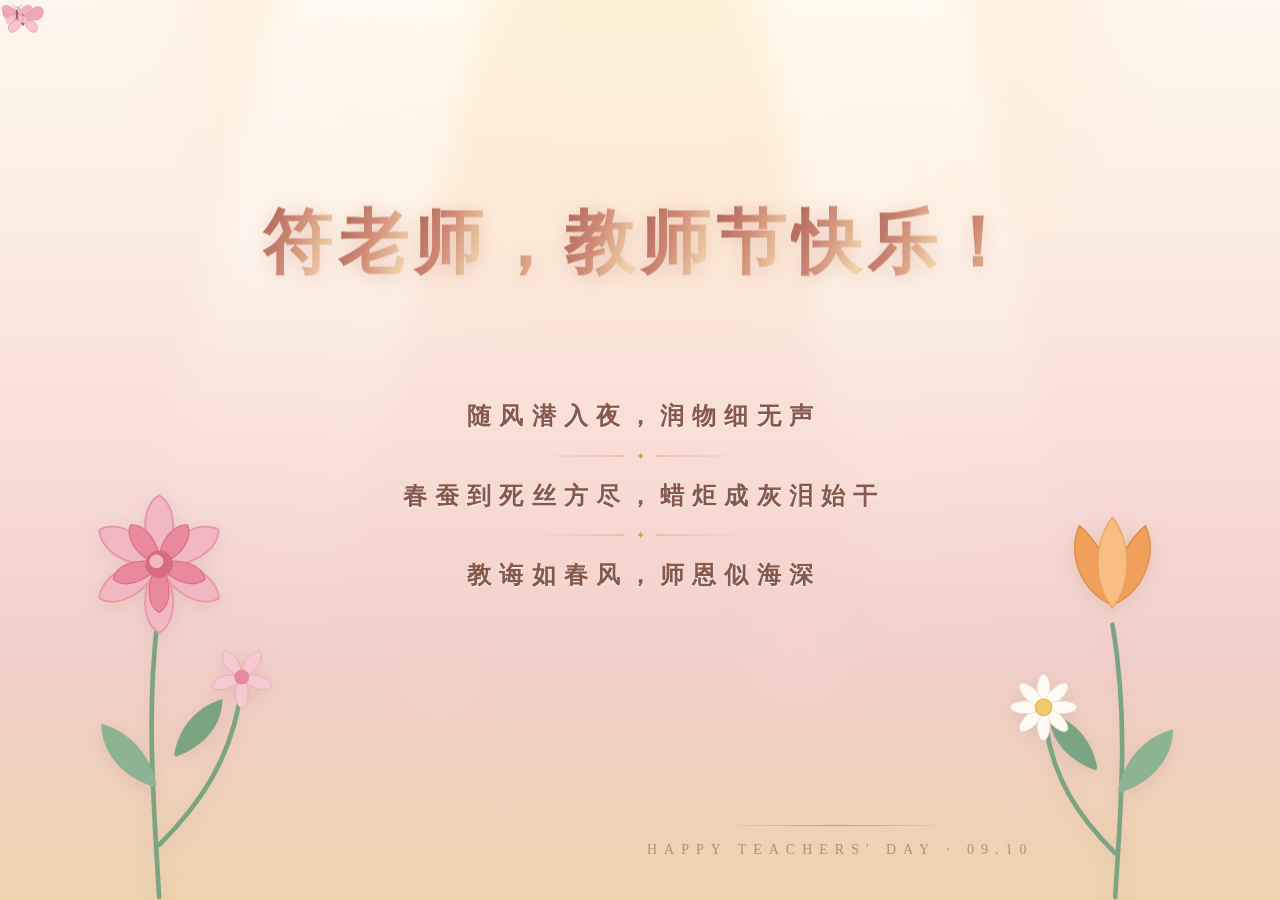
==== fu/index.html @ 7e80b675 "Split per-teacher pages: fu" ====
<!doctype html>
<html lang="en">
  <head>
    <meta charset="UTF-8" />
    <meta name="viewport" content="width=device-width, initial-scale=1.0" />
    <title>教师节快乐 · 符老师</title>
    <script type="module" crossorigin src="./assets/index-BRfPSkbA.js"></script>
    <link rel="stylesheet" crossorigin href="./assets/index-CBJTY0bW.css">
  </head>
  <body>
    <div id="root"></div>

  </body>
</html>
---- fu/assets/index-CBJTY0bW.css ----
*,:before,:after{--tw-border-spacing-x: 0;--tw-border-spacing-y: 0;--tw-translate-x: 0;--tw-translate-y: 0;--tw-rotate: 0;--tw-skew-x: 0;--tw-skew-y: 0;--tw-scale-x: 1;--tw-scale-y: 1;--tw-pan-x: ;--tw-pan-y: ;--tw-pinch-zoom: ;--tw-scroll-snap-strictness: proximity;--tw-gradient-from-position: ;--tw-gradient-via-position: ;--tw-gradient-to-position: ;--tw-ordinal: ;--tw-slashed-zero: ;--tw-numeric-figure: ;--tw-numeric-spacing: ;--tw-numeric-fraction: ;--tw-ring-inset: ;--tw-ring-offset-width: 0px;--tw-ring-offset-color: #fff;--tw-ring-color: rgb(59 130 246 / .5);--tw-ring-offset-shadow: 0 0 #0000;--tw-ring-shadow: 0 0 #0000;--tw-shadow: 0 0 #0000;--tw-shadow-colored: 0 0 #0000;--tw-blur: ;--tw-brightness: ;--tw-contrast: ;--tw-grayscale: ;--tw-hue-rotate: ;--tw-invert: ;--tw-saturate: ;--tw-sepia: ;--tw-drop-shadow: ;--tw-backdrop-blur: ;--tw-backdrop-brightness: ;--tw-backdrop-contrast: ;--tw-backdrop-grayscale: ;--tw-backdrop-hue-rotate: ;--tw-backdrop-invert: ;--tw-backdrop-opacity: ;--tw-backdrop-saturate: ;--tw-backdrop-sepia: ;--tw-contain-size: ;--tw-contain-layout: ;--tw-contain-paint: ;--tw-contain-style: }::backdrop{--tw-border-spacing-x: 0;--tw-border-spacing-y: 0;--tw-translate-x: 0;--tw-translate-y: 0;--tw-rotate: 0;--tw-skew-x: 0;--tw-skew-y: 0;--tw-scale-x: 1;--tw-scale-y: 1;--tw-pan-x: ;--tw-pan-y: ;--tw-pinch-zoom: ;--tw-scroll-snap-strictness: proximity;--tw-gradient-from-position: ;--tw-gradient-via-position: ;--tw-gradient-to-position: ;--tw-ordinal: ;--tw-slashed-zero: ;--tw-numeric-figure: ;--tw-numeric-spacing: ;--tw-numeric-fraction: ;--tw-ring-inset: ;--tw-ring-offset-width: 0px;--tw-ring-offset-color: #fff;--tw-ring-color: rgb(59 130 246 / .5);--tw-ring-offset-shadow: 0 0 #0000;--tw-ring-shadow: 0 0 #0000;--tw-shadow: 0 0 #0000;--tw-shadow-colored: 0 0 #0000;--tw-blur: ;--tw-brightness: ;--tw-contrast: ;--tw-grayscale: ;--tw-hue-rotate: ;--tw-invert: ;--tw-saturate: ;--tw-sepia: ;--tw-drop-shadow: ;--tw-backdrop-blur: ;--tw-backdrop-brightness: ;--tw-backdrop-contrast: ;--tw-backdrop-grayscale: ;--tw-backdrop-hue-rotate: ;--tw-backdrop-invert: ;--tw-backdrop-opacity: ;--tw-backdrop-saturate: ;--tw-backdrop-sepia: ;--tw-contain-size: ;--tw-contain-layout: ;--tw-contain-paint: ;--tw-contain-style: }*,:before,:after{box-sizing:border-box;border-width:0;border-style:solid;border-color:#e5e7eb}:before,:after{--tw-content: ""}html,:host{line-height:1.5;-webkit-text-size-adjust:100%;-moz-tab-size:4;-o-tab-size:4;tab-size:4;font-family:ui-sans-serif,system-ui,sans-serif,"Apple Color Emoji","Segoe UI Emoji",Segoe UI Symbol,"Noto Color Emoji";font-feature-settings:normal;font-variation-settings:normal;-webkit-tap-highlight-color:transparent}body{margin:0;line-height:inherit}hr{height:0;color:inherit;border-top-width:1px}abbr:where([title]){-webkit-text-decoration:underline dotted;text-decoration:underline dotted}h1,h2,h3,h4,h5,h6{font-size:inherit;font-weight:inherit}a{color:inherit;text-decoration:inherit}b,strong{font-weight:bolder}code,kbd,samp,pre{font-family:ui-monospace,SFMono-Regular,Menlo,Monaco,Consolas,Liberation Mono,Courier New,monospace;font-feature-settings:normal;font-variation-settings:normal;font-size:1em}small{font-size:80%}sub,sup{font-size:75%;line-height:0;position:relative;vertical-align:baseline}sub{bottom:-.25em}sup{top:-.5em}table{text-indent:0;border-color:inherit;border-collapse:collapse}button,input,optgroup,select,textarea{font-family:inherit;font-feature-settings:inherit;font-variation-settings:inherit;font-size:100%;font-weight:inherit;line-height:inherit;letter-spacing:inherit;color:inherit;margin:0;padding:0}button,select{text-transform:none}button,input:where([type=button]),input:where([type=reset]),input:where([type=submit]){-webkit-appearance:button;background-color:transparent;background-image:none}:-moz-focusring{outline:auto}:-moz-ui-invalid{box-shadow:none}progress{vertical-align:baseline}::-webkit-inner-spin-button,::-webkit-outer-spin-button{height:auto}[type=search]{-webkit-appearance:textfield;outline-offset:-2px}::-webkit-search-decoration{-webkit-appearance:none}::-webkit-file-upload-button{-webkit-appearance:button;font:inherit}summary{display:list-item}blockquote,dl,dd,h1,h2,h3,h4,h5,h6,hr,figure,p,pre{margin:0}fieldset{margin:0;padding:0}legend{padding:0}ol,ul,menu{list-style:none;margin:0;padding:0}dialog{padding:0}textarea{resize:vertical}input::-moz-placeholder,textarea::-moz-placeholder{opacity:1;color:#9ca3af}input::placeholder,textarea::placeholder{opacity:1;color:#9ca3af}button,[role=button]{cursor:pointer}:disabled{cursor:default}img,svg,video,canvas,audio,iframe,embed,object{display:block;vertical-align:middle}img,video{max-width:100%;height:auto}[hidden]:where(:not([hidden=until-found])){display:none}:root{--background: 0 0% 100%;--foreground: 240 10% 3.9%;--card: 0 0% 100%;--card-foreground: 240 10% 3.9%;--popover: 0 0% 100%;--popover-foreground: 240 10% 3.9%;--primary: 240 5.9% 10%;--primary-foreground: 0 0% 98%;--secondary: 240 4.8% 95.9%;--secondary-foreground: 240 5.9% 10%;--muted: 240 4.8% 95.9%;--muted-foreground: 240 3.8% 46.1%;--accent: 240 4.8% 95.9%;--accent-foreground: 240 5.9% 10%;--destructive: 0 84.2% 60.2%;--destructive-foreground: 0 0% 98%;--border: 240 5.9% 90%;--input: 240 5.9% 90%;--ring: 240 5.9% 10%;--radius: .625rem;--sidebar-background: 0 0% 98%;--sidebar-foreground: 240 5.3% 26.1%;--sidebar-primary: 240 5.9% 10%;--sidebar-primary-foreground: 0 0% 98%;--sidebar-accent: 240 4.8% 95.9%;--sidebar-accent-foreground: 240 5.9% 10%;--sidebar-border: 220 13% 91%;--sidebar-ring: 217.2 91.2% 59.8%}.dark{--background: 240 10% 3.9%;--foreground: 0 0% 98%;--card: 240 10% 3.9%;--card-foreground: 0 0% 98%;--popover: 240 10% 3.9%;--popover-foreground: 0 0% 98%;--primary: 0 0% 98%;--primary-foreground: 240 5.9% 10%;--secondary: 240 3.7% 15.9%;--secondary-foreground: 0 0% 98%;--muted: 240 3.7% 15.9%;--muted-foreground: 240 5% 64.9%;--accent: 240 3.7% 15.9%;--accent-foreground: 0 0% 98%;--destructive: 0 62.8% 30.6%;--destructive-foreground: 0 0% 98%;--border: 240 3.7% 15.9%;--input: 240 3.7% 15.9%;--ring: 240 4.9% 83.9%;--sidebar-background: 240 5.9% 10%;--sidebar-foreground: 240 4.8% 95.9%;--sidebar-primary: 224.3 76.3% 48%;--sidebar-primary-foreground: 0 0% 100%;--sidebar-accent: 240 3.7% 15.9%;--sidebar-accent-foreground: 240 4.8% 95.9%;--sidebar-border: 240 3.7% 15.9%;--sidebar-ring: 217.2 91.2% 59.8%}*{border-color:hsl(var(--border))}body{background-color:hsl(var(--background));color:hsl(var(--foreground))}.sr-only{position:absolute;width:1px;height:1px;padding:0;margin:-1px;overflow:hidden;clip:rect(0,0,0,0);white-space:nowrap;border-width:0}.pointer-events-none{pointer-events:none}.visible{visibility:visible}.invisible{visibility:hidden}.fixed{position:fixed}.absolute{position:absolute}.relative{position:relative}.inset-0{inset:0}.inset-x-0{left:0;right:0}.inset-y-0{top:0;bottom:0}.-bottom-12{bottom:-3rem}.-left-12{left:-3rem}.-right-12{right:-3rem}.-top-12{top:-3rem}.bottom-0{bottom:0}.left-0{left:0}.left-1\/2{left:50%}.left-2{left:.5rem}.left-\[50\%\]{left:50%}.right-0{right:0}.right-1{right:.25rem}.right-2{right:.5rem}.right-3{right:.75rem}.right-4{right:1rem}.top-0{top:0}.top-1\.5{top:.375rem}.top-1\/2{top:50%}.top-3\.5{top:.875rem}.top-4{top:1rem}.top-\[1px\]{top:1px}.top-\[50\%\]{top:50%}.top-\[60\%\]{top:60%}.top-full{top:100%}.isolate{isolation:isolate}.z-10{z-index:10}.z-20{z-index:20}.z-50{z-index:50}.z-\[1\]{z-index:1}.order-first{order:-9999}.order-last{order:9999}.col-start-2{grid-column-start:2}.row-span-2{grid-row:span 2 / span 2}.row-start-1{grid-row-start:1}.\!m-0{margin:0!important}.-mx-1{margin-left:-.25rem;margin-right:-.25rem}.-my-2{margin-top:-.5rem;margin-bottom:-.5rem}.mx-2{margin-left:.5rem;margin-right:.5rem}.mx-3\.5{margin-left:.875rem;margin-right:.875rem}.mx-auto{margin-left:auto;margin-right:auto}.my-0{margin-top:0;margin-bottom:0}.my-0\.5{margin-top:.125rem;margin-bottom:.125rem}.my-1{margin-top:.25rem;margin-bottom:.25rem}.-ml-4{margin-left:-1rem}.-mt-4{margin-top:-1rem}.mb-2{margin-bottom:.5rem}.mb-3{margin-bottom:.75rem}.ml-1{margin-left:.25rem}.ml-4{margin-left:1rem}.ml-auto{margin-left:auto}.mt-1\.5{margin-top:.375rem}.mt-2{margin-top:.5rem}.mt-4{margin-top:1rem}.mt-auto{margin-top:auto}.line-clamp-1{overflow:hidden;display:-webkit-box;-webkit-box-orient:vertical;-webkit-line-clamp:1}.line-clamp-2{overflow:hidden;display:-webkit-box;-webkit-box-orient:vertical;-webkit-line-clamp:2}.block{display:block}.flex{display:flex}.inline-flex{display:inline-flex}.table{display:table}.table-caption{display:table-caption}.table-cell{display:table-cell}.table-row{display:table-row}.grid{display:grid}.hidden{display:none}.aspect-square{aspect-ratio:1 / 1}.aspect-video{aspect-ratio:16 / 9}.size-10{width:2.5rem;height:2.5rem}.size-2{width:.5rem;height:.5rem}.size-2\.5{width:.625rem;height:.625rem}.size-3{width:.75rem;height:.75rem}.size-3\.5{width:.875rem;height:.875rem}.size-4{width:1rem;height:1rem}.size-6{width:1.5rem;height:1.5rem}.size-7{width:1.75rem;height:1.75rem}.size-8{width:2rem;height:2rem}.size-9{width:2.25rem;height:2.25rem}.size-auto{width:auto;height:auto}.size-full{width:100%;height:100%}.h-1\.5{height:.375rem}.h-10{height:2.5rem}.h-12{height:3rem}.h-2{height:.5rem}.h-2\.5{height:.625rem}.h-4{height:1rem}.h-5{height:1.25rem}.h-6{height:1.5rem}.h-7{height:1.75rem}.h-8{height:2rem}.h-9{height:2.25rem}.h-\[1\.15rem\]{height:1.15rem}.h-\[calc\(100\%-1px\)\]{height:calc(100% - 1px)}.h-\[var\(--radix-navigation-menu-viewport-height\)\]{height:var(--radix-navigation-menu-viewport-height)}.h-\[var\(--radix-select-trigger-height\)\]{height:var(--radix-select-trigger-height)}.h-auto{height:auto}.h-full{height:100%}.h-px{height:1px}.h-svh{height:100svh}.max-h-\[300px\]{max-height:300px}.min-h-0{min-height:0px}.min-h-16{min-height:4rem}.min-h-4{min-height:1rem}.min-h-svh{min-height:100svh}.w-0{width:0px}.w-1{width:.25rem}.w-2{width:.5rem}.w-2\.5{width:.625rem}.w-3{width:.75rem}.w-3\/4{width:75%}.w-4{width:1rem}.w-5{width:1.25rem}.w-64{width:16rem}.w-72{width:18rem}.w-8{width:2rem}.w-9{width:2.25rem}.w-\[100px\]{width:100px}.w-auto{width:auto}.w-fit{width:-moz-fit-content;width:fit-content}.w-full{width:100%}.w-max{width:-moz-max-content;width:max-content}.w-px{width:1px}.min-w-0{min-width:0px}.min-w-10{min-width:2.5rem}.min-w-5{min-width:1.25rem}.min-w-8{min-width:2rem}.min-w-9{min-width:2.25rem}.min-w-\[12rem\]{min-width:12rem}.min-w-\[8rem\]{min-width:8rem}.min-w-\[var\(--radix-select-trigger-width\)\]{min-width:var(--radix-select-trigger-width)}.max-w-\[calc\(100\%-2rem\)\]{max-width:calc(100% - 2rem)}.max-w-max{max-width:-moz-max-content;max-width:max-content}.max-w-sm{max-width:24rem}.flex-1{flex:1 1 0%}.shrink-0{flex-shrink:0}.grow{flex-grow:1}.grow-0{flex-grow:0}.basis-full{flex-basis:100%}.caption-bottom{caption-side:bottom}.border-collapse{border-collapse:collapse}.-translate-x-1\/2{--tw-translate-x: -50%;transform:translate(var(--tw-translate-x),var(--tw-translate-y)) rotate(var(--tw-rotate)) skew(var(--tw-skew-x)) skewY(var(--tw-skew-y)) scaleX(var(--tw-scale-x)) scaleY(var(--tw-scale-y))}.-translate-x-px{--tw-translate-x: -1px;transform:translate(var(--tw-translate-x),var(--tw-translate-y)) rotate(var(--tw-rotate)) skew(var(--tw-skew-x)) skewY(var(--tw-skew-y)) scaleX(var(--tw-scale-x)) scaleY(var(--tw-scale-y))}.-translate-y-1\/2{--tw-translate-y: -50%;transform:translate(var(--tw-translate-x),var(--tw-translate-y)) rotate(var(--tw-rotate)) skew(var(--tw-skew-x)) skewY(var(--tw-skew-y)) scaleX(var(--tw-scale-x)) scaleY(var(--tw-scale-y))}.translate-x-\[-50\%\]{--tw-translate-x: -50%;transform:translate(var(--tw-translate-x),var(--tw-translate-y)) rotate(var(--tw-rotate)) skew(var(--tw-skew-x)) skewY(var(--tw-skew-y)) scaleX(var(--tw-scale-x)) scaleY(var(--tw-scale-y))}.translate-x-px{--tw-translate-x: 1px;transform:translate(var(--tw-translate-x),var(--tw-translate-y)) rotate(var(--tw-rotate)) skew(var(--tw-skew-x)) skewY(var(--tw-skew-y)) scaleX(var(--tw-scale-x)) scaleY(var(--tw-scale-y))}.translate-y-0\.5{--tw-translate-y: .125rem;transform:translate(var(--tw-translate-x),var(--tw-translate-y)) rotate(var(--tw-rotate)) skew(var(--tw-skew-x)) skewY(var(--tw-skew-y)) scaleX(var(--tw-scale-x)) scaleY(var(--tw-scale-y))}.translate-y-\[-50\%\]{--tw-translate-y: -50%;transform:translate(var(--tw-translate-x),var(--tw-translate-y)) rotate(var(--tw-rotate)) skew(var(--tw-skew-x)) skewY(var(--tw-skew-y)) scaleX(var(--tw-scale-x)) scaleY(var(--tw-scale-y))}.translate-y-\[calc\(-50\%_-_2px\)\]{--tw-translate-y: calc(-50% - 2px) ;transform:translate(var(--tw-translate-x),var(--tw-translate-y)) rotate(var(--tw-rotate)) skew(var(--tw-skew-x)) skewY(var(--tw-skew-y)) scaleX(var(--tw-scale-x)) scaleY(var(--tw-scale-y))}.rotate-45{--tw-rotate: 45deg;transform:translate(var(--tw-translate-x),var(--tw-translate-y)) rotate(var(--tw-rotate)) skew(var(--tw-skew-x)) skewY(var(--tw-skew-y)) scaleX(var(--tw-scale-x)) scaleY(var(--tw-scale-y))}.rotate-90{--tw-rotate: 90deg;transform:translate(var(--tw-translate-x),var(--tw-translate-y)) rotate(var(--tw-rotate)) skew(var(--tw-skew-x)) skewY(var(--tw-skew-y)) scaleX(var(--tw-scale-x)) scaleY(var(--tw-scale-y))}.transform{transform:translate(var(--tw-translate-x),var(--tw-translate-y)) rotate(var(--tw-rotate)) skew(var(--tw-skew-x)) skewY(var(--tw-skew-y)) scaleX(var(--tw-scale-x)) scaleY(var(--tw-scale-y))}@keyframes caret-blink{0%,70%,to{opacity:1}20%,50%{opacity:0}}.animate-caret-blink{animation:caret-blink 1.25s ease-out infinite}@keyframes pulse{50%{opacity:.5}}.animate-pulse{animation:pulse 2s cubic-bezier(.4,0,.6,1) infinite}@keyframes spin{to{transform:rotate(360deg)}}.animate-spin{animation:spin 1s linear infinite}.cursor-default{cursor:default}.cursor-text{cursor:text}.touch-none{touch-action:none}.select-none{-webkit-user-select:none;-moz-user-select:none;user-select:none}.resize-none{resize:none}.scroll-my-1{scroll-margin-top:.25rem;scroll-margin-bottom:.25rem}.scroll-py-1{scroll-padding-top:.25rem;scroll-padding-bottom:.25rem}.list-disc{list-style-type:disc}.list-none{list-style-type:none}.auto-rows-min{grid-auto-rows:min-content}.grid-cols-\[0_1fr\]{grid-template-columns:0 1fr}.grid-rows-\[auto_auto\]{grid-template-rows:auto auto}.flex-row{flex-direction:row}.flex-col{flex-direction:column}.flex-col-reverse{flex-direction:column-reverse}.flex-wrap{flex-wrap:wrap}.place-content-center{place-content:center}.items-start{align-items:flex-start}.items-end{align-items:flex-end}.items-center{align-items:center}.items-stretch{align-items:stretch}.justify-start{justify-content:flex-start}.justify-center{justify-content:center}.justify-between{justify-content:space-between}.justify-items-start{justify-items:start}.gap-0\.5{gap:.125rem}.gap-1{gap:.25rem}.gap-1\.5{gap:.375rem}.gap-2{gap:.5rem}.gap-2\.5{gap:.625rem}.gap-3{gap:.75rem}.gap-4{gap:1rem}.gap-6{gap:1.5rem}.gap-7{gap:1.75rem}.gap-\[--spacing\(var\(--gap\)\)\]{gap:var(--spacing(var(--gap)))}.gap-y-0\.5{row-gap:.125rem}.self-start{align-self:flex-start}.self-stretch{align-self:stretch}.justify-self-end{justify-self:end}.overflow-auto{overflow:auto}.overflow-hidden{overflow:hidden}.overflow-x-auto{overflow-x:auto}.overflow-y-auto{overflow-y:auto}.overflow-x-hidden{overflow-x:hidden}.whitespace-nowrap{white-space:nowrap}.text-balance{text-wrap:balance}.break-words{overflow-wrap:break-word}.rounded-\[2px\]{border-radius:2px}.rounded-\[4px\]{border-radius:4px}.rounded-\[calc\(var\(--radius\)-5px\)\]{border-radius:calc(var(--radius) - 5px)}.rounded-\[inherit\]{border-radius:inherit}.rounded-full{border-radius:9999px}.rounded-lg{border-radius:var(--radius)}.rounded-md{border-radius:calc(var(--radius) - 2px)}.rounded-none{border-radius:0}.rounded-sm{border-radius:calc(var(--radius) - 4px)}.rounded-xl{border-radius:calc(var(--radius) + 4px)}.rounded-xs{border-radius:calc(var(--radius) - 6px)}.rounded-l-md{border-top-left-radius:calc(var(--radius) - 2px);border-bottom-left-radius:calc(var(--radius) - 2px)}.rounded-r-md{border-top-right-radius:calc(var(--radius) - 2px);border-bottom-right-radius:calc(var(--radius) - 2px)}.rounded-tl-sm{border-top-left-radius:calc(var(--radius) - 4px)}.border{border-width:1px}.border-0{border-width:0px}.border-\[1\.5px\]{border-width:1.5px}.border-y{border-top-width:1px;border-bottom-width:1px}.border-b{border-bottom-width:1px}.border-l{border-left-width:1px}.border-r{border-right-width:1px}.border-t{border-top-width:1px}.border-dashed{border-style:dashed}.border-border{border-color:hsl(var(--border))}.border-border\/50{border-color:hsl(var(--border) / .5)}.border-input{border-color:hsl(var(--input))}.border-primary{border-color:hsl(var(--primary))}.border-sidebar-border{border-color:hsl(var(--sidebar-border))}.border-transparent{border-color:transparent}.border-l-transparent{border-left-color:transparent}.border-t-transparent{border-top-color:transparent}.bg-accent{background-color:hsl(var(--accent))}.bg-background{background-color:hsl(var(--background))}.bg-black\/50{background-color:#00000080}.bg-border{background-color:hsl(var(--border))}.bg-card{background-color:hsl(var(--card))}.bg-destructive{--tw-bg-opacity: 1;background-color:hsl(var(--destructive) / var(--tw-bg-opacity, 1))}.bg-foreground{background-color:hsl(var(--foreground))}.bg-input{background-color:hsl(var(--input))}.bg-muted{background-color:hsl(var(--muted))}.bg-muted\/50{background-color:hsl(var(--muted) / .5)}.bg-popover{background-color:hsl(var(--popover))}.bg-primary{background-color:hsl(var(--primary))}.bg-primary\/20{background-color:hsl(var(--primary) / .2)}.bg-secondary{background-color:hsl(var(--secondary))}.bg-sidebar{background-color:hsl(var(--sidebar-background))}.bg-sidebar-border{background-color:hsl(var(--sidebar-border))}.bg-transparent{background-color:transparent}.bg-white{--tw-bg-opacity: 1;background-color:rgb(255 255 255 / var(--tw-bg-opacity, 1))}.fill-current{fill:currentColor}.fill-foreground{fill:hsl(var(--foreground))}.fill-primary{fill:hsl(var(--primary))}.p-0{padding:0}.p-1{padding:.25rem}.p-2{padding:.5rem}.p-3{padding:.75rem}.p-4{padding:1rem}.p-6{padding:1.5rem}.p-\[3px\]{padding:3px}.p-px{padding:1px}.px-1{padding-left:.25rem;padding-right:.25rem}.px-1\.5{padding-left:.375rem;padding-right:.375rem}.px-2{padding-left:.5rem;padding-right:.5rem}.px-2\.5{padding-left:.625rem;padding-right:.625rem}.px-3{padding-left:.75rem;padding-right:.75rem}.px-4{padding-left:1rem;padding-right:1rem}.px-6{padding-left:1.5rem;padding-right:1.5rem}.py-0\.5{padding-top:.125rem;padding-bottom:.125rem}.py-1{padding-top:.25rem;padding-bottom:.25rem}.py-1\.5{padding-top:.375rem;padding-bottom:.375rem}.py-2{padding-top:.5rem;padding-bottom:.5rem}.py-3{padding-top:.75rem;padding-bottom:.75rem}.py-4{padding-top:1rem;padding-bottom:1rem}.py-6{padding-top:1.5rem;padding-bottom:1.5rem}.pb-3{padding-bottom:.75rem}.pb-4{padding-bottom:1rem}.pl-2{padding-left:.5rem}.pl-3{padding-left:.75rem}.pl-4{padding-left:1rem}.pl-8{padding-left:2rem}.pr-1{padding-right:.25rem}.pr-2{padding-right:.5rem}.pr-2\.5{padding-right:.625rem}.pr-3{padding-right:.75rem}.pr-8{padding-right:2rem}.pt-0{padding-top:0}.pt-3{padding-top:.75rem}.pt-4{padding-top:1rem}.text-left{text-align:left}.text-center{text-align:center}.align-middle{vertical-align:middle}.font-mono{font-family:ui-monospace,SFMono-Regular,Menlo,Monaco,Consolas,Liberation Mono,Courier New,monospace}.font-sans{font-family:ui-sans-serif,system-ui,sans-serif,"Apple Color Emoji","Segoe UI Emoji",Segoe UI Symbol,"Noto Color Emoji"}.text-\[0\.8rem\]{font-size:.8rem}.text-base{font-size:1rem;line-height:1.5rem}.text-lg{font-size:1.125rem;line-height:1.75rem}.text-sm{font-size:.875rem;line-height:1.25rem}.text-sm\/relaxed{font-size:.875rem;line-height:1.625}.text-xs{font-size:.75rem;line-height:1rem}.font-medium{font-weight:500}.font-normal{font-weight:400}.font-semibold{font-weight:600}.tabular-nums{--tw-numeric-spacing: tabular-nums;font-variant-numeric:var(--tw-ordinal) var(--tw-slashed-zero) var(--tw-numeric-figure) var(--tw-numeric-spacing) var(--tw-numeric-fraction)}.leading-none{line-height:1}.leading-normal{line-height:1.5}.leading-snug{line-height:1.375}.tracking-tight{letter-spacing:-.025em}.tracking-widest{letter-spacing:.1em}.text-accent-foreground{color:hsl(var(--accent-foreground))}.text-background{color:hsl(var(--background))}.text-card-foreground{color:hsl(var(--card-foreground))}.text-current{color:currentColor}.text-destructive{--tw-text-opacity: 1;color:hsl(var(--destructive) / var(--tw-text-opacity, 1))}.text-foreground{color:hsl(var(--foreground))}.text-muted-foreground{color:hsl(var(--muted-foreground))}.text-popover-foreground{color:hsl(var(--popover-foreground))}.text-primary{color:hsl(var(--primary))}.text-primary-foreground{color:hsl(var(--primary-foreground))}.text-secondary-foreground{color:hsl(var(--secondary-foreground))}.text-sidebar-foreground{color:hsl(var(--sidebar-foreground))}.text-sidebar-foreground\/70{color:hsl(var(--sidebar-foreground) / .7)}.text-white{--tw-text-opacity: 1;color:rgb(255 255 255 / var(--tw-text-opacity, 1))}.underline-offset-4{text-underline-offset:4px}.opacity-0{opacity:0}.opacity-50{opacity:.5}.opacity-70{opacity:.7}.shadow{--tw-shadow: 0 1px 3px 0 rgb(0 0 0 / .1), 0 1px 2px -1px rgb(0 0 0 / .1);--tw-shadow-colored: 0 1px 3px 0 var(--tw-shadow-color), 0 1px 2px -1px var(--tw-shadow-color);box-shadow:var(--tw-ring-offset-shadow, 0 0 #0000),var(--tw-ring-shadow, 0 0 #0000),var(--tw-shadow)}.shadow-\[0_0_0_1px_hsl\(var\(--sidebar-border\)\)\]{--tw-shadow: 0 0 0 1px hsl(var(--sidebar-border));--tw-shadow-colored: 0 0 0 1px var(--tw-shadow-color);box-shadow:var(--tw-ring-offset-shadow, 0 0 #0000),var(--tw-ring-shadow, 0 0 #0000),var(--tw-shadow)}.shadow-lg{--tw-shadow: 0 10px 15px -3px rgb(0 0 0 / .1), 0 4px 6px -4px rgb(0 0 0 / .1);--tw-shadow-colored: 0 10px 15px -3px var(--tw-shadow-color), 0 4px 6px -4px var(--tw-shadow-color);box-shadow:var(--tw-ring-offset-shadow, 0 0 #0000),var(--tw-ring-shadow, 0 0 #0000),var(--tw-shadow)}.shadow-md{--tw-shadow: 0 4px 6px -1px rgb(0 0 0 / .1), 0 2px 4px -2px rgb(0 0 0 / .1);--tw-shadow-colored: 0 4px 6px -1px var(--tw-shadow-color), 0 2px 4px -2px var(--tw-shadow-color);box-shadow:var(--tw-ring-offset-shadow, 0 0 #0000),var(--tw-ring-shadow, 0 0 #0000),var(--tw-shadow)}.shadow-none{--tw-shadow: 0 0 #0000;--tw-shadow-colored: 0 0 #0000;box-shadow:var(--tw-ring-offset-shadow, 0 0 #0000),var(--tw-ring-shadow, 0 0 #0000),var(--tw-shadow)}.shadow-sm{--tw-shadow: 0 1px 2px 0 rgb(0 0 0 / .05);--tw-shadow-colored: 0 1px 2px 0 var(--tw-shadow-color);box-shadow:var(--tw-ring-offset-shadow, 0 0 #0000),var(--tw-ring-shadow, 0 0 #0000),var(--tw-shadow)}.shadow-xl{--tw-shadow: 0 20px 25px -5px rgb(0 0 0 / .1), 0 8px 10px -6px rgb(0 0 0 / .1);--tw-shadow-colored: 0 20px 25px -5px var(--tw-shadow-color), 0 8px 10px -6px var(--tw-shadow-color);box-shadow:var(--tw-ring-offset-shadow, 0 0 #0000),var(--tw-ring-shadow, 0 0 #0000),var(--tw-shadow)}.shadow-xs{--tw-shadow: 0 1px 2px 0 rgb(0 0 0 / .05);--tw-shadow-colored: 0 1px 2px 0 var(--tw-shadow-color);box-shadow:var(--tw-ring-offset-shadow, 0 0 #0000),var(--tw-ring-shadow, 0 0 #0000),var(--tw-shadow)}.outline-none{outline:2px solid transparent;outline-offset:2px}.outline{outline-style:solid}.ring-0{--tw-ring-offset-shadow: var(--tw-ring-inset) 0 0 0 var(--tw-ring-offset-width) var(--tw-ring-offset-color);--tw-ring-shadow: var(--tw-ring-inset) 0 0 0 calc(0px + var(--tw-ring-offset-width)) var(--tw-ring-color);box-shadow:var(--tw-ring-offset-shadow),var(--tw-ring-shadow),var(--tw-shadow, 0 0 #0000)}.ring-ring\/50{--tw-ring-color: hsl(var(--ring) / .5)}.ring-sidebar-ring{--tw-ring-color: hsl(var(--sidebar-ring))}.ring-offset-background{--tw-ring-offset-color: hsl(var(--background))}.filter{filter:var(--tw-blur) var(--tw-brightness) var(--tw-contrast) var(--tw-grayscale) var(--tw-hue-rotate) var(--tw-invert) var(--tw-saturate) var(--tw-sepia) var(--tw-drop-shadow)}.transition{transition-property:color,background-color,border-color,text-decoration-color,fill,stroke,opacity,box-shadow,transform,filter,backdrop-filter;transition-timing-function:cubic-bezier(.4,0,.2,1);transition-duration:.15s}.transition-\[color\,box-shadow\]{transition-property:color,box-shadow;transition-timing-function:cubic-bezier(.4,0,.2,1);transition-duration:.15s}.transition-\[left\,right\,width\]{transition-property:left,right,width;transition-timing-function:cubic-bezier(.4,0,.2,1);transition-duration:.15s}.transition-\[margin\,opacity\]{transition-property:margin,opacity;transition-timing-function:cubic-bezier(.4,0,.2,1);transition-duration:.15s}.transition-\[width\,height\,padding\]{transition-property:width,height,padding;transition-timing-function:cubic-bezier(.4,0,.2,1);transition-duration:.15s}.transition-\[width\]{transition-property:width;transition-timing-function:cubic-bezier(.4,0,.2,1);transition-duration:.15s}.transition-all{transition-property:all;transition-timing-function:cubic-bezier(.4,0,.2,1);transition-duration:.15s}.transition-colors{transition-property:color,background-color,border-color,text-decoration-color,fill,stroke;transition-timing-function:cubic-bezier(.4,0,.2,1);transition-duration:.15s}.transition-none{transition-property:none}.transition-opacity{transition-property:opacity;transition-timing-function:cubic-bezier(.4,0,.2,1);transition-duration:.15s}.transition-shadow{transition-property:box-shadow;transition-timing-function:cubic-bezier(.4,0,.2,1);transition-duration:.15s}.transition-transform{transition-property:transform;transition-timing-function:cubic-bezier(.4,0,.2,1);transition-duration:.15s}.duration-100{transition-duration:.1s}.duration-1000{transition-duration:1s}.duration-200{transition-duration:.2s}.duration-300{transition-duration:.3s}.ease-in-out{transition-timing-function:cubic-bezier(.4,0,.2,1)}.ease-linear{transition-timing-function:linear}@keyframes enter{0%{opacity:var(--tw-enter-opacity, 1);transform:translate3d(var(--tw-enter-translate-x, 0),var(--tw-enter-translate-y, 0),0) scale3d(var(--tw-enter-scale, 1),var(--tw-enter-scale, 1),var(--tw-enter-scale, 1)) rotate(var(--tw-enter-rotate, 0))}}@keyframes exit{to{opacity:var(--tw-exit-opacity, 1);transform:translate3d(var(--tw-exit-translate-x, 0),var(--tw-exit-translate-y, 0),0) scale3d(var(--tw-exit-scale, 1),var(--tw-exit-scale, 1),var(--tw-exit-scale, 1)) rotate(var(--tw-exit-rotate, 0))}}.animate-in{animation-name:enter;animation-duration:.15s;--tw-enter-opacity: initial;--tw-enter-scale: initial;--tw-enter-rotate: initial;--tw-enter-translate-x: initial;--tw-enter-translate-y: initial}.fade-in-0{--tw-enter-opacity: 0}.zoom-in-95{--tw-enter-scale: .95}.duration-100{animation-duration:.1s}.duration-1000{animation-duration:1s}.duration-200{animation-duration:.2s}.duration-300{animation-duration:.3s}.ease-in-out{animation-timing-function:cubic-bezier(.4,0,.2,1)}.ease-linear{animation-timing-function:linear}.\[--cell-size\:--spacing\(8\)\]{--cell-size: var(--spacing(8))}.selection\:bg-primary *::-moz-selection{background-color:hsl(var(--primary))}.selection\:bg-primary *::selection{background-color:hsl(var(--primary))}.selection\:text-primary-foreground *::-moz-selection{color:hsl(var(--primary-foreground))}.selection\:text-primary-foreground *::selection{color:hsl(var(--primary-foreground))}.selection\:bg-primary::-moz-selection{background-color:hsl(var(--primary))}.selection\:bg-primary::selection{background-color:hsl(var(--primary))}.selection\:text-primary-foreground::-moz-selection{color:hsl(var(--primary-foreground))}.selection\:text-primary-foreground::selection{color:hsl(var(--primary-foreground))}.file\:inline-flex::file-selector-button{display:inline-flex}.file\:h-7::file-selector-button{height:1.75rem}.file\:border-0::file-selector-button{border-width:0px}.file\:bg-transparent::file-selector-button{background-color:transparent}.file\:text-sm::file-selector-button{font-size:.875rem;line-height:1.25rem}.file\:font-medium::file-selector-button{font-weight:500}.file\:text-foreground::file-selector-button{color:hsl(var(--foreground))}.placeholder\:text-muted-foreground::-moz-placeholder{color:hsl(var(--muted-foreground))}.placeholder\:text-muted-foreground::placeholder{color:hsl(var(--muted-foreground))}.after\:absolute:after{content:var(--tw-content);position:absolute}.after\:-inset-2:after{content:var(--tw-content);inset:-.5rem}.after\:inset-y-0:after{content:var(--tw-content);top:0;bottom:0}.after\:left-1\/2:after{content:var(--tw-content);left:50%}.after\:w-1:after{content:var(--tw-content);width:.25rem}.after\:w-\[2px\]:after{content:var(--tw-content);width:2px}.after\:-translate-x-1\/2:after{content:var(--tw-content);--tw-translate-x: -50%;transform:translate(var(--tw-translate-x),var(--tw-translate-y)) rotate(var(--tw-rotate)) skew(var(--tw-skew-x)) skewY(var(--tw-skew-y)) scaleX(var(--tw-scale-x)) scaleY(var(--tw-scale-y))}.first\:rounded-l-md:first-child{border-top-left-radius:calc(var(--radius) - 2px);border-bottom-left-radius:calc(var(--radius) - 2px)}.first\:border-l:first-child{border-left-width:1px}.last\:mt-0:last-child{margin-top:0}.last\:rounded-r-md:last-child{border-top-right-radius:calc(var(--radius) - 2px);border-bottom-right-radius:calc(var(--radius) - 2px)}.last\:border-b-0:last-child{border-bottom-width:0px}.hover\:bg-accent:hover{background-color:hsl(var(--accent))}.hover\:bg-destructive\/90:hover{background-color:hsl(var(--destructive) / .9)}.hover\:bg-muted:hover{background-color:hsl(var(--muted))}.hover\:bg-muted\/50:hover{background-color:hsl(var(--muted) / .5)}.hover\:bg-primary\/90:hover{background-color:hsl(var(--primary) / .9)}.hover\:bg-secondary\/80:hover{background-color:hsl(var(--secondary) / .8)}.hover\:bg-sidebar-accent:hover{background-color:hsl(var(--sidebar-accent))}.hover\:text-accent-foreground:hover{color:hsl(var(--accent-foreground))}.hover\:text-foreground:hover{color:hsl(var(--foreground))}.hover\:text-muted-foreground:hover{color:hsl(var(--muted-foreground))}.hover\:text-sidebar-accent-foreground:hover{color:hsl(var(--sidebar-accent-foreground))}.hover\:underline:hover{text-decoration-line:underline}.hover\:opacity-100:hover{opacity:1}.hover\:shadow-\[0_0_0_1px_hsl\(var\(--sidebar-accent\)\)\]:hover{--tw-shadow: 0 0 0 1px hsl(var(--sidebar-accent));--tw-shadow-colored: 0 0 0 1px var(--tw-shadow-color);box-shadow:var(--tw-ring-offset-shadow, 0 0 #0000),var(--tw-ring-shadow, 0 0 #0000),var(--tw-shadow)}.hover\:ring-4:hover{--tw-ring-offset-shadow: var(--tw-ring-inset) 0 0 0 var(--tw-ring-offset-width) var(--tw-ring-offset-color);--tw-ring-shadow: var(--tw-ring-inset) 0 0 0 calc(4px + var(--tw-ring-offset-width)) var(--tw-ring-color);box-shadow:var(--tw-ring-offset-shadow),var(--tw-ring-shadow),var(--tw-shadow, 0 0 #0000)}.hover\:after\:bg-sidebar-border:hover:after{content:var(--tw-content);background-color:hsl(var(--sidebar-border))}.focus\:z-10:focus{z-index:10}.focus\:bg-accent:focus{background-color:hsl(var(--accent))}.focus\:text-accent-foreground:focus{color:hsl(var(--accent-foreground))}.focus\:ring-2:focus{--tw-ring-offset-shadow: var(--tw-ring-inset) 0 0 0 var(--tw-ring-offset-width) var(--tw-ring-offset-color);--tw-ring-shadow: var(--tw-ring-inset) 0 0 0 calc(2px + var(--tw-ring-offset-width)) var(--tw-ring-color);box-shadow:var(--tw-ring-offset-shadow),var(--tw-ring-shadow),var(--tw-shadow, 0 0 #0000)}.focus\:ring-ring:focus{--tw-ring-color: hsl(var(--ring))}.focus\:ring-offset-2:focus{--tw-ring-offset-width: 2px}.focus-visible\:z-10:focus-visible{z-index:10}.focus-visible\:border-ring:focus-visible{border-color:hsl(var(--ring))}.focus-visible\:outline-1:focus-visible{outline-width:1px}.focus-visible\:outline-ring:focus-visible{outline-color:hsl(var(--ring))}.focus-visible\:ring-0:focus-visible{--tw-ring-offset-shadow: var(--tw-ring-inset) 0 0 0 var(--tw-ring-offset-width) var(--tw-ring-offset-color);--tw-ring-shadow: var(--tw-ring-inset) 0 0 0 calc(0px + var(--tw-ring-offset-width)) var(--tw-ring-color);box-shadow:var(--tw-ring-offset-shadow),var(--tw-ring-shadow),var(--tw-shadow, 0 0 #0000)}.focus-visible\:ring-1:focus-visible{--tw-ring-offset-shadow: var(--tw-ring-inset) 0 0 0 var(--tw-ring-offset-width) var(--tw-ring-offset-color);--tw-ring-shadow: var(--tw-ring-inset) 0 0 0 calc(1px + var(--tw-ring-offset-width)) var(--tw-ring-color);box-shadow:var(--tw-ring-offset-shadow),var(--tw-ring-shadow),var(--tw-shadow, 0 0 #0000)}.focus-visible\:ring-2:focus-visible{--tw-ring-offset-shadow: var(--tw-ring-inset) 0 0 0 var(--tw-ring-offset-width) var(--tw-ring-offset-color);--tw-ring-shadow: var(--tw-ring-inset) 0 0 0 calc(2px + var(--tw-ring-offset-width)) var(--tw-ring-color);box-shadow:var(--tw-ring-offset-shadow),var(--tw-ring-shadow),var(--tw-shadow, 0 0 #0000)}.focus-visible\:ring-4:focus-visible{--tw-ring-offset-shadow: var(--tw-ring-inset) 0 0 0 var(--tw-ring-offset-width) var(--tw-ring-offset-color);--tw-ring-shadow: var(--tw-ring-inset) 0 0 0 calc(4px + var(--tw-ring-offset-width)) var(--tw-ring-color);box-shadow:var(--tw-ring-offset-shadow),var(--tw-ring-shadow),var(--tw-shadow, 0 0 #0000)}.focus-visible\:ring-\[3px\]:focus-visible{--tw-ring-offset-shadow: var(--tw-ring-inset) 0 0 0 var(--tw-ring-offset-width) var(--tw-ring-offset-color);--tw-ring-shadow: var(--tw-ring-inset) 0 0 0 calc(3px + var(--tw-ring-offset-width)) var(--tw-ring-color);box-shadow:var(--tw-ring-offset-shadow),var(--tw-ring-shadow),var(--tw-shadow, 0 0 #0000)}.focus-visible\:ring-destructive\/20:focus-visible{--tw-ring-color: hsl(var(--destructive) / .2)}.focus-visible\:ring-ring:focus-visible{--tw-ring-color: hsl(var(--ring))}.focus-visible\:ring-ring\/50:focus-visible{--tw-ring-color: hsl(var(--ring) / .5)}.focus-visible\:ring-offset-1:focus-visible{--tw-ring-offset-width: 1px}.active\:bg-sidebar-accent:active{background-color:hsl(var(--sidebar-accent))}.active\:text-sidebar-accent-foreground:active{color:hsl(var(--sidebar-accent-foreground))}.disabled\:pointer-events-none:disabled{pointer-events:none}.disabled\:cursor-not-allowed:disabled{cursor:not-allowed}.disabled\:opacity-50:disabled{opacity:.5}.group\/menu-item:focus-within .group-focus-within\/menu-item\:opacity-100{opacity:1}.group\/menu-item:hover .group-hover\/menu-item\:opacity-100{opacity:1}.peer\/menu-button:hover~.peer-hover\/menu-button\:text-sidebar-accent-foreground{color:hsl(var(--sidebar-accent-foreground))}.peer:disabled~.peer-disabled\:cursor-not-allowed{cursor:not-allowed}.peer:disabled~.peer-disabled\:opacity-50{opacity:.5}.has-\[\>button\]\:ml-\[-0\.45rem\]:has(>button){margin-left:-.45rem}.has-\[\>button\]\:mr-\[-0\.45rem\]:has(>button){margin-right:-.45rem}.has-\[\>kbd\]\:ml-\[-0\.35rem\]:has(>kbd){margin-left:-.35rem}.has-\[\>kbd\]\:mr-\[-0\.35rem\]:has(>kbd){margin-right:-.35rem}.has-\[\>\[data-align\=block-end\]\]\:h-auto:has(>[data-align=block-end]){height:auto}.has-\[\>\[data-align\=block-start\]\]\:h-auto:has(>[data-align=block-start]){height:auto}.has-\[\>textarea\]\:h-auto:has(>textarea){height:auto}.has-\[\>\[data-slot\=field\]\]\:w-full:has(>[data-slot=field]){width:100%}.has-\[\>svg\]\:grid-cols-\[calc\(var\(--spacing\)\*4\)_1fr\]:has(>svg){grid-template-columns:calc(var(--spacing) * 4) 1fr}.has-\[\>\[data-align\=block-end\]\]\:flex-col:has(>[data-align=block-end]){flex-direction:column}.has-\[\>\[data-align\=block-start\]\]\:flex-col:has(>[data-align=block-start]){flex-direction:column}.has-\[\>\[data-slot\=field\]\]\:flex-col:has(>[data-slot=field]){flex-direction:column}.has-\[\>\[data-slot\=field-content\]\]\:items-start:has(>[data-slot=field-content]){align-items:flex-start}.has-\[\>\[data-slot\=button-group\]\]\:gap-2:has(>[data-slot=button-group]){gap:.5rem}.has-\[\>\[data-slot\=checkbox-group\]\]\:gap-3:has(>[data-slot=checkbox-group]){gap:.75rem}.has-\[\>\[data-slot\=radio-group\]\]\:gap-3:has(>[data-slot=radio-group]){gap:.75rem}.has-\[\>svg\]\:gap-x-3:has(>svg){-moz-column-gap:.75rem;column-gap:.75rem}.has-\[\>\[data-slot\=field\]\]\:rounded-md:has(>[data-slot=field]){border-radius:calc(var(--radius) - 2px)}.has-\[\>\[data-slot\=field\]\]\:border:has(>[data-slot=field]){border-width:1px}.has-\[\[data-slot\=input-group-control\]\:focus-visible\]\:border-ring:has([data-slot=input-group-control]:focus-visible){border-color:hsl(var(--ring))}.has-\[\[data-slot\]\[aria-invalid\=true\]\]\:border-destructive:has([data-slot][aria-invalid=true]){--tw-border-opacity: 1;border-color:hsl(var(--destructive) / var(--tw-border-opacity, 1))}.has-\[\>svg\]\:p-0:has(>svg){padding:0}.has-\[\>svg\]\:px-2:has(>svg){padding-left:.5rem;padding-right:.5rem}.has-\[\>svg\]\:px-2\.5:has(>svg){padding-left:.625rem;padding-right:.625rem}.has-\[\>svg\]\:px-3:has(>svg){padding-left:.75rem;padding-right:.75rem}.has-\[\>svg\]\:px-4:has(>svg){padding-left:1rem;padding-right:1rem}.has-\[\[data-slot\=input-group-control\]\:focus-visible\]\:ring-\[3px\]:has([data-slot=input-group-control]:focus-visible){--tw-ring-offset-shadow: var(--tw-ring-inset) 0 0 0 var(--tw-ring-offset-width) var(--tw-ring-offset-color);--tw-ring-shadow: var(--tw-ring-inset) 0 0 0 calc(3px + var(--tw-ring-offset-width)) var(--tw-ring-color);box-shadow:var(--tw-ring-offset-shadow),var(--tw-ring-shadow),var(--tw-shadow, 0 0 #0000)}.has-\[\[data-slot\=input-group-control\]\:focus-visible\]\:ring-ring\/50:has([data-slot=input-group-control]:focus-visible){--tw-ring-color: hsl(var(--ring) / .5)}.has-\[\[data-slot\]\[aria-invalid\=true\]\]\:ring-destructive\/20:has([data-slot][aria-invalid=true]){--tw-ring-color: hsl(var(--destructive) / .2)}.group\/item:has([data-slot=item-description]) .group-has-\[\[data-slot\=item-description\]\]\/item\:translate-y-0\.5{--tw-translate-y: .125rem;transform:translate(var(--tw-translate-x),var(--tw-translate-y)) rotate(var(--tw-rotate)) skew(var(--tw-skew-x)) skewY(var(--tw-skew-y)) scaleX(var(--tw-scale-x)) scaleY(var(--tw-scale-y))}.group\/item:has([data-slot=item-description]) .group-has-\[\[data-slot\=item-description\]\]\/item\:self-start{align-self:flex-start}.group\/field:has([data-orientation=horizontal]) .group-has-\[\[data-orientation\=horizontal\]\]\/field\:text-balance{text-wrap:balance}.group\/input-group:has(>input) .group-has-\[\>input\]\/input-group\:pb-2\.5{padding-bottom:.625rem}.group\/input-group:has(>input) .group-has-\[\>input\]\/input-group\:pt-2\.5{padding-top:.625rem}.aria-disabled\:pointer-events-none[aria-disabled=true]{pointer-events:none}.aria-disabled\:opacity-50[aria-disabled=true]{opacity:.5}.aria-selected\:text-muted-foreground[aria-selected=true]{color:hsl(var(--muted-foreground))}.data-\[disabled\=true\]\:pointer-events-none[data-disabled=true],.data-\[disabled\]\:pointer-events-none[data-disabled]{pointer-events:none}.data-\[vaul-drawer-direction\=bottom\]\:inset-x-0[data-vaul-drawer-direction=bottom]{left:0;right:0}.data-\[vaul-drawer-direction\=left\]\:inset-y-0[data-vaul-drawer-direction=left],.data-\[vaul-drawer-direction\=right\]\:inset-y-0[data-vaul-drawer-direction=right]{top:0;bottom:0}.data-\[vaul-drawer-direction\=top\]\:inset-x-0[data-vaul-drawer-direction=top]{left:0;right:0}.data-\[vaul-drawer-direction\=bottom\]\:bottom-0[data-vaul-drawer-direction=bottom]{bottom:0}.data-\[vaul-drawer-direction\=left\]\:left-0[data-vaul-drawer-direction=left]{left:0}.data-\[vaul-drawer-direction\=right\]\:right-0[data-vaul-drawer-direction=right]{right:0}.data-\[vaul-drawer-direction\=top\]\:top-0[data-vaul-drawer-direction=top]{top:0}.data-\[active\=true\]\:z-10[data-active=true]{z-index:10}.data-\[vaul-drawer-direction\=bottom\]\:mt-24[data-vaul-drawer-direction=bottom]{margin-top:6rem}.data-\[vaul-drawer-direction\=top\]\:mb-24[data-vaul-drawer-direction=top]{margin-bottom:6rem}.data-\[orientation\=horizontal\]\:h-1\.5[data-orientation=horizontal]{height:.375rem}.data-\[orientation\=horizontal\]\:h-full[data-orientation=horizontal]{height:100%}.data-\[orientation\=horizontal\]\:h-px[data-orientation=horizontal]{height:1px}.data-\[orientation\=vertical\]\:h-auto[data-orientation=vertical]{height:auto}.data-\[orientation\=vertical\]\:h-full[data-orientation=vertical]{height:100%}.data-\[panel-group-direction\=vertical\]\:h-px[data-panel-group-direction=vertical]{height:1px}.data-\[size\=default\]\:h-9[data-size=default]{height:2.25rem}.data-\[size\=sm\]\:h-8[data-size=sm]{height:2rem}.data-\[vaul-drawer-direction\=bottom\]\:max-h-\[80vh\][data-vaul-drawer-direction=bottom],.data-\[vaul-drawer-direction\=top\]\:max-h-\[80vh\][data-vaul-drawer-direction=top]{max-height:80vh}.data-\[orientation\=vertical\]\:min-h-44[data-orientation=vertical]{min-height:11rem}.data-\[orientation\=horizontal\]\:w-full[data-orientation=horizontal]{width:100%}.data-\[orientation\=vertical\]\:w-1\.5[data-orientation=vertical]{width:.375rem}.data-\[orientation\=vertical\]\:w-auto[data-orientation=vertical]{width:auto}.data-\[orientation\=vertical\]\:w-full[data-orientation=vertical]{width:100%}.data-\[orientation\=vertical\]\:w-px[data-orientation=vertical]{width:1px}.data-\[panel-group-direction\=vertical\]\:w-full[data-panel-group-direction=vertical]{width:100%}.data-\[vaul-drawer-direction\=left\]\:w-3\/4[data-vaul-drawer-direction=left],.data-\[vaul-drawer-direction\=right\]\:w-3\/4[data-vaul-drawer-direction=right]{width:75%}.data-\[side\=bottom\]\:translate-y-1[data-side=bottom]{--tw-translate-y: .25rem;transform:translate(var(--tw-translate-x),var(--tw-translate-y)) rotate(var(--tw-rotate)) skew(var(--tw-skew-x)) skewY(var(--tw-skew-y)) scaleX(var(--tw-scale-x)) scaleY(var(--tw-scale-y))}.data-\[side\=left\]\:-translate-x-1[data-side=left]{--tw-translate-x: -.25rem;transform:translate(var(--tw-translate-x),var(--tw-translate-y)) rotate(var(--tw-rotate)) skew(var(--tw-skew-x)) skewY(var(--tw-skew-y)) scaleX(var(--tw-scale-x)) scaleY(var(--tw-scale-y))}.data-\[side\=right\]\:translate-x-1[data-side=right]{--tw-translate-x: .25rem;transform:translate(var(--tw-translate-x),var(--tw-translate-y)) rotate(var(--tw-rotate)) skew(var(--tw-skew-x)) skewY(var(--tw-skew-y)) scaleX(var(--tw-scale-x)) scaleY(var(--tw-scale-y))}.data-\[side\=top\]\:-translate-y-1[data-side=top]{--tw-translate-y: -.25rem;transform:translate(var(--tw-translate-x),var(--tw-translate-y)) rotate(var(--tw-rotate)) skew(var(--tw-skew-x)) skewY(var(--tw-skew-y)) scaleX(var(--tw-scale-x)) scaleY(var(--tw-scale-y))}.data-\[state\=checked\]\:translate-x-\[calc\(100\%-2px\)\][data-state=checked]{--tw-translate-x: calc(100% - 2px) ;transform:translate(var(--tw-translate-x),var(--tw-translate-y)) rotate(var(--tw-rotate)) skew(var(--tw-skew-x)) skewY(var(--tw-skew-y)) scaleX(var(--tw-scale-x)) scaleY(var(--tw-scale-y))}.data-\[state\=unchecked\]\:translate-x-0[data-state=unchecked]{--tw-translate-x: 0px;transform:translate(var(--tw-translate-x),var(--tw-translate-y)) rotate(var(--tw-rotate)) skew(var(--tw-skew-x)) skewY(var(--tw-skew-y)) scaleX(var(--tw-scale-x)) scaleY(var(--tw-scale-y))}@keyframes accordion-up{0%{height:var(--radix-accordion-content-height)}to{height:0}}.data-\[state\=closed\]\:animate-accordion-up[data-state=closed]{animation:accordion-up .2s ease-out}@keyframes accordion-down{0%{height:0}to{height:var(--radix-accordion-content-height)}}.data-\[state\=open\]\:animate-accordion-down[data-state=open]{animation:accordion-down .2s ease-out}.data-\[orientation\=vertical\]\:flex-col[data-orientation=vertical],.data-\[panel-group-direction\=vertical\]\:flex-col[data-panel-group-direction=vertical]{flex-direction:column}.data-\[slot\=checkbox-group\]\:gap-3[data-slot=checkbox-group]{gap:.75rem}.data-\[range-end\=true\]\:rounded-md[data-range-end=true]{border-radius:calc(var(--radius) - 2px)}.data-\[range-middle\=true\]\:rounded-none[data-range-middle=true]{border-radius:0}.data-\[range-start\=true\]\:rounded-md[data-range-start=true]{border-radius:calc(var(--radius) - 2px)}.data-\[selected\=true\]\:rounded-none[data-selected=true],.data-\[spacing\=0\]\:rounded-none[data-spacing="0"]{border-radius:0}.data-\[range-end\=true\]\:rounded-r-md[data-range-end=true]{border-top-right-radius:calc(var(--radius) - 2px);border-bottom-right-radius:calc(var(--radius) - 2px)}.data-\[range-start\=true\]\:rounded-l-md[data-range-start=true]{border-top-left-radius:calc(var(--radius) - 2px);border-bottom-left-radius:calc(var(--radius) - 2px)}.data-\[vaul-drawer-direction\=bottom\]\:rounded-t-lg[data-vaul-drawer-direction=bottom]{border-top-left-radius:var(--radius);border-top-right-radius:var(--radius)}.data-\[vaul-drawer-direction\=top\]\:rounded-b-lg[data-vaul-drawer-direction=top]{border-bottom-right-radius:var(--radius);border-bottom-left-radius:var(--radius)}.data-\[spacing\=0\]\:data-\[variant\=outline\]\:border-l-0[data-variant=outline][data-spacing="0"]{border-left-width:0px}.data-\[vaul-drawer-direction\=bottom\]\:border-t[data-vaul-drawer-direction=bottom]{border-top-width:1px}.data-\[vaul-drawer-direction\=left\]\:border-r[data-vaul-drawer-direction=left]{border-right-width:1px}.data-\[vaul-drawer-direction\=right\]\:border-l[data-vaul-drawer-direction=right]{border-left-width:1px}.data-\[vaul-drawer-direction\=top\]\:border-b[data-vaul-drawer-direction=top]{border-bottom-width:1px}.data-\[active\=true\]\:border-ring[data-active=true]{border-color:hsl(var(--ring))}.data-\[state\=checked\]\:border-primary[data-state=checked]{border-color:hsl(var(--primary))}.data-\[active\=true\]\:bg-accent\/50[data-active=true]{background-color:hsl(var(--accent) / .5)}.data-\[active\=true\]\:bg-sidebar-accent[data-active=true]{background-color:hsl(var(--sidebar-accent))}.data-\[range-end\=true\]\:bg-primary[data-range-end=true]{background-color:hsl(var(--primary))}.data-\[range-middle\=true\]\:bg-accent[data-range-middle=true]{background-color:hsl(var(--accent))}.data-\[range-start\=true\]\:bg-primary[data-range-start=true],.data-\[selected-single\=true\]\:bg-primary[data-selected-single=true]{background-color:hsl(var(--primary))}.data-\[selected\=true\]\:bg-accent[data-selected=true]{background-color:hsl(var(--accent))}.data-\[state\=active\]\:bg-background[data-state=active]{background-color:hsl(var(--background))}.data-\[state\=checked\]\:bg-primary[data-state=checked]{background-color:hsl(var(--primary))}.data-\[state\=on\]\:bg-accent[data-state=on],.data-\[state\=open\]\:bg-accent[data-state=open]{background-color:hsl(var(--accent))}.data-\[state\=open\]\:bg-accent\/50[data-state=open]{background-color:hsl(var(--accent) / .5)}.data-\[state\=open\]\:bg-secondary[data-state=open]{background-color:hsl(var(--secondary))}.data-\[state\=selected\]\:bg-muted[data-state=selected]{background-color:hsl(var(--muted))}.data-\[state\=unchecked\]\:bg-input[data-state=unchecked]{background-color:hsl(var(--input))}.data-\[inset\]\:pl-8[data-inset]{padding-left:2rem}.data-\[variant\=label\]\:text-sm[data-variant=label]{font-size:.875rem;line-height:1.25rem}.data-\[variant\=legend\]\:text-base[data-variant=legend]{font-size:1rem;line-height:1.5rem}.data-\[active\=true\]\:font-medium[data-active=true]{font-weight:500}.data-\[active\=true\]\:text-accent-foreground[data-active=true]{color:hsl(var(--accent-foreground))}.data-\[active\=true\]\:text-sidebar-accent-foreground[data-active=true]{color:hsl(var(--sidebar-accent-foreground))}.data-\[error\=true\]\:text-destructive[data-error=true],.data-\[invalid\=true\]\:text-destructive[data-invalid=true]{--tw-text-opacity: 1;color:hsl(var(--destructive) / var(--tw-text-opacity, 1))}.data-\[placeholder\]\:text-muted-foreground[data-placeholder]{color:hsl(var(--muted-foreground))}.data-\[range-end\=true\]\:text-primary-foreground[data-range-end=true]{color:hsl(var(--primary-foreground))}.data-\[range-middle\=true\]\:text-accent-foreground[data-range-middle=true]{color:hsl(var(--accent-foreground))}.data-\[range-start\=true\]\:text-primary-foreground[data-range-start=true],.data-\[selected-single\=true\]\:text-primary-foreground[data-selected-single=true]{color:hsl(var(--primary-foreground))}.data-\[selected\=true\]\:text-accent-foreground[data-selected=true]{color:hsl(var(--accent-foreground))}.data-\[state\=checked\]\:text-primary-foreground[data-state=checked]{color:hsl(var(--primary-foreground))}.data-\[state\=on\]\:text-accent-foreground[data-state=on],.data-\[state\=open\]\:text-accent-foreground[data-state=open]{color:hsl(var(--accent-foreground))}.data-\[state\=open\]\:text-muted-foreground[data-state=open]{color:hsl(var(--muted-foreground))}.data-\[variant\=destructive\]\:text-destructive[data-variant=destructive]{--tw-text-opacity: 1;color:hsl(var(--destructive) / var(--tw-text-opacity, 1))}.data-\[disabled\=true\]\:opacity-50[data-disabled=true],.data-\[disabled\]\:opacity-50[data-disabled]{opacity:.5}.data-\[state\=open\]\:opacity-100[data-state=open]{opacity:1}.data-\[spacing\=0\]\:shadow-none[data-spacing="0"]{--tw-shadow: 0 0 #0000;--tw-shadow-colored: 0 0 #0000;box-shadow:var(--tw-ring-offset-shadow, 0 0 #0000),var(--tw-ring-shadow, 0 0 #0000),var(--tw-shadow)}.data-\[spacing\=default\]\:data-\[variant\=outline\]\:shadow-xs[data-variant=outline][data-spacing=default],.data-\[state\=active\]\:shadow-sm[data-state=active]{--tw-shadow: 0 1px 2px 0 rgb(0 0 0 / .05);--tw-shadow-colored: 0 1px 2px 0 var(--tw-shadow-color);box-shadow:var(--tw-ring-offset-shadow, 0 0 #0000),var(--tw-ring-shadow, 0 0 #0000),var(--tw-shadow)}.data-\[active\=true\]\:ring-\[3px\][data-active=true]{--tw-ring-offset-shadow: var(--tw-ring-inset) 0 0 0 var(--tw-ring-offset-width) var(--tw-ring-offset-color);--tw-ring-shadow: var(--tw-ring-inset) 0 0 0 calc(3px + var(--tw-ring-offset-width)) var(--tw-ring-color);box-shadow:var(--tw-ring-offset-shadow),var(--tw-ring-shadow),var(--tw-shadow, 0 0 #0000)}.data-\[active\=true\]\:ring-ring\/50[data-active=true]{--tw-ring-color: hsl(var(--ring) / .5)}.data-\[state\=closed\]\:duration-300[data-state=closed]{transition-duration:.3s}.data-\[state\=open\]\:duration-500[data-state=open]{transition-duration:.5s}.data-\[motion\^\=from-\]\:animate-in[data-motion^=from-],.data-\[state\=open\]\:animate-in[data-state=open],.data-\[state\=visible\]\:animate-in[data-state=visible]{animation-name:enter;animation-duration:.15s;--tw-enter-opacity: initial;--tw-enter-scale: initial;--tw-enter-rotate: initial;--tw-enter-translate-x: initial;--tw-enter-translate-y: initial}.data-\[motion\^\=to-\]\:animate-out[data-motion^=to-],.data-\[state\=closed\]\:animate-out[data-state=closed],.data-\[state\=hidden\]\:animate-out[data-state=hidden]{animation-name:exit;animation-duration:.15s;--tw-exit-opacity: initial;--tw-exit-scale: initial;--tw-exit-rotate: initial;--tw-exit-translate-x: initial;--tw-exit-translate-y: initial}.data-\[motion\^\=from-\]\:fade-in[data-motion^=from-]{--tw-enter-opacity: 0}.data-\[motion\^\=to-\]\:fade-out[data-motion^=to-],.data-\[state\=closed\]\:fade-out-0[data-state=closed],.data-\[state\=hidden\]\:fade-out[data-state=hidden]{--tw-exit-opacity: 0}.data-\[state\=open\]\:fade-in-0[data-state=open],.data-\[state\=visible\]\:fade-in[data-state=visible]{--tw-enter-opacity: 0}.data-\[state\=closed\]\:zoom-out-95[data-state=closed]{--tw-exit-scale: .95}.data-\[state\=open\]\:zoom-in-90[data-state=open]{--tw-enter-scale: .9}.data-\[state\=open\]\:zoom-in-95[data-state=open]{--tw-enter-scale: .95}.data-\[motion\=from-end\]\:slide-in-from-right-52[data-motion=from-end]{--tw-enter-translate-x: 13rem}.data-\[motion\=from-start\]\:slide-in-from-left-52[data-motion=from-start]{--tw-enter-translate-x: -13rem}.data-\[motion\=to-end\]\:slide-out-to-right-52[data-motion=to-end]{--tw-exit-translate-x: 13rem}.data-\[motion\=to-start\]\:slide-out-to-left-52[data-motion=to-start]{--tw-exit-translate-x: -13rem}.data-\[side\=bottom\]\:slide-in-from-top-2[data-side=bottom]{--tw-enter-translate-y: -.5rem}.data-\[side\=left\]\:slide-in-from-right-2[data-side=left]{--tw-enter-translate-x: .5rem}.data-\[side\=right\]\:slide-in-from-left-2[data-side=right]{--tw-enter-translate-x: -.5rem}.data-\[side\=top\]\:slide-in-from-bottom-2[data-side=top]{--tw-enter-translate-y: .5rem}.data-\[state\=closed\]\:slide-out-to-bottom[data-state=closed]{--tw-exit-translate-y: 100%}.data-\[state\=closed\]\:slide-out-to-left[data-state=closed]{--tw-exit-translate-x: -100%}.data-\[state\=closed\]\:slide-out-to-right[data-state=closed]{--tw-exit-translate-x: 100%}.data-\[state\=closed\]\:slide-out-to-top[data-state=closed]{--tw-exit-translate-y: -100%}.data-\[state\=open\]\:slide-in-from-bottom[data-state=open]{--tw-enter-translate-y: 100%}.data-\[state\=open\]\:slide-in-from-left[data-state=open]{--tw-enter-translate-x: -100%}.data-\[state\=open\]\:slide-in-from-right[data-state=open]{--tw-enter-translate-x: 100%}.data-\[state\=open\]\:slide-in-from-top[data-state=open]{--tw-enter-translate-y: -100%}.data-\[state\=closed\]\:duration-300[data-state=closed]{animation-duration:.3s}.data-\[state\=open\]\:duration-500[data-state=open]{animation-duration:.5s}.\*\:data-\[slot\=select-value\]\:line-clamp-1[data-slot=select-value]>*{overflow:hidden;display:-webkit-box;-webkit-box-orient:vertical;-webkit-line-clamp:1}.\*\:data-\[slot\=select-value\]\:flex[data-slot=select-value]>*{display:flex}.\*\:data-\[slot\=select-value\]\:items-center[data-slot=select-value]>*{align-items:center}.\*\:data-\[slot\=select-value\]\:gap-2[data-slot=select-value]>*{gap:.5rem}.\*\:data-\[slot\=alert-description\]\:text-destructive\/90[data-slot=alert-description]>*{color:hsl(var(--destructive) / .9)}.data-\[panel-group-direction\=vertical\]\:after\:left-0[data-panel-group-direction=vertical]:after{content:var(--tw-content);left:0}.data-\[panel-group-direction\=vertical\]\:after\:h-1[data-panel-group-direction=vertical]:after{content:var(--tw-content);height:.25rem}.data-\[panel-group-direction\=vertical\]\:after\:w-full[data-panel-group-direction=vertical]:after{content:var(--tw-content);width:100%}.data-\[panel-group-direction\=vertical\]\:after\:-translate-y-1\/2[data-panel-group-direction=vertical]:after{content:var(--tw-content);--tw-translate-y: -50%;transform:translate(var(--tw-translate-x),var(--tw-translate-y)) rotate(var(--tw-rotate)) skew(var(--tw-skew-x)) skewY(var(--tw-skew-y)) scaleX(var(--tw-scale-x)) scaleY(var(--tw-scale-y))}.data-\[panel-group-direction\=vertical\]\:after\:translate-x-0[data-panel-group-direction=vertical]:after{content:var(--tw-content);--tw-translate-x: 0px;transform:translate(var(--tw-translate-x),var(--tw-translate-y)) rotate(var(--tw-rotate)) skew(var(--tw-skew-x)) skewY(var(--tw-skew-y)) scaleX(var(--tw-scale-x)) scaleY(var(--tw-scale-y))}.data-\[spacing\=0\]\:first\:rounded-l-md:first-child[data-spacing="0"]{border-top-left-radius:calc(var(--radius) - 2px);border-bottom-left-radius:calc(var(--radius) - 2px)}.data-\[spacing\=0\]\:data-\[variant\=outline\]\:first\:border-l:first-child[data-variant=outline][data-spacing="0"]{border-left-width:1px}.data-\[spacing\=0\]\:last\:rounded-r-md:last-child[data-spacing="0"]{border-top-right-radius:calc(var(--radius) - 2px);border-bottom-right-radius:calc(var(--radius) - 2px)}.data-\[active\=true\]\:hover\:bg-accent:hover[data-active=true],.data-\[state\=open\]\:hover\:bg-accent:hover[data-state=open]{background-color:hsl(var(--accent))}.data-\[state\=open\]\:hover\:bg-sidebar-accent:hover[data-state=open]{background-color:hsl(var(--sidebar-accent))}.data-\[state\=open\]\:hover\:text-sidebar-accent-foreground:hover[data-state=open]{color:hsl(var(--sidebar-accent-foreground))}.data-\[active\=true\]\:focus\:bg-accent:focus[data-active=true]{background-color:hsl(var(--accent))}.data-\[state\=open\]\:focus\:bg-accent:focus[data-state=open]{background-color:hsl(var(--accent))}.data-\[variant\=destructive\]\:focus\:bg-destructive\/10:focus[data-variant=destructive]{background-color:hsl(var(--destructive) / .1)}.data-\[variant\=destructive\]\:focus\:text-destructive:focus[data-variant=destructive]{--tw-text-opacity: 1;color:hsl(var(--destructive) / var(--tw-text-opacity, 1))}.group[data-disabled=true] .group-data-\[disabled\=true\]\:pointer-events-none{pointer-events:none}.group\/day[data-focused=true] .group-data-\[focused\=true\]\/day\:relative{position:relative}.group[data-collapsible=offcanvas] .group-data-\[collapsible\=offcanvas\]\:left-\[calc\(var\(--sidebar-width\)\*-1\)\]{left:calc(var(--sidebar-width) * -1)}.group[data-collapsible=offcanvas] .group-data-\[collapsible\=offcanvas\]\:right-\[calc\(var\(--sidebar-width\)\*-1\)\]{right:calc(var(--sidebar-width) * -1)}.group[data-side=left] .group-data-\[side\=left\]\:-right-4{right:-1rem}.group[data-side=right] .group-data-\[side\=right\]\:left-0{left:0}.group\/navigation-menu[data-viewport=false] .group-data-\[viewport\=false\]\/navigation-menu\:top-full{top:100%}.group\/day[data-focused=true] .group-data-\[focused\=true\]\/day\:z-10{z-index:10}.group[data-collapsible=icon] .group-data-\[collapsible\=icon\]\:-mt-8{margin-top:-2rem}.group\/field-group[data-variant=outline] .group-data-\[variant\=outline\]\/field-group\:-mb-2{margin-bottom:-.5rem}.group\/navigation-menu[data-viewport=false] .group-data-\[viewport\=false\]\/navigation-menu\:mt-1\.5{margin-top:.375rem}.group\/drawer-content[data-vaul-drawer-direction=bottom] .group-data-\[vaul-drawer-direction\=bottom\]\/drawer-content\:block{display:block}.group[data-collapsible=icon] .group-data-\[collapsible\=icon\]\:hidden{display:none}.group[data-collapsible=icon] .group-data-\[collapsible\=icon\]\:w-\[calc\(var\(--sidebar-width-icon\)\+\(--spacing\(4\)\)\)\]{width:calc(var(--sidebar-width-icon) + (--spacing(4)))}.group[data-collapsible=icon] .group-data-\[collapsible\=icon\]\:w-\[calc\(var\(--sidebar-width-icon\)\+\(--spacing\(4\)\)\+2px\)\]{width:calc(var(--sidebar-width-icon) + (--spacing(4)) + 2px)}.group[data-collapsible=offcanvas] .group-data-\[collapsible\=offcanvas\]\:w-0{width:0px}.group[data-collapsible=offcanvas] .group-data-\[collapsible\=offcanvas\]\:translate-x-0{--tw-translate-x: 0px;transform:translate(var(--tw-translate-x),var(--tw-translate-y)) rotate(var(--tw-rotate)) skew(var(--tw-skew-x)) skewY(var(--tw-skew-y)) scaleX(var(--tw-scale-x)) scaleY(var(--tw-scale-y))}.group[data-side=right] .group-data-\[side\=right\]\:rotate-180,.group[data-state=open] .group-data-\[state\=open\]\:rotate-180{--tw-rotate: 180deg;transform:translate(var(--tw-translate-x),var(--tw-translate-y)) rotate(var(--tw-rotate)) skew(var(--tw-skew-x)) skewY(var(--tw-skew-y)) scaleX(var(--tw-scale-x)) scaleY(var(--tw-scale-y))}.group[data-collapsible=icon] .group-data-\[collapsible\=icon\]\:overflow-hidden,.group\/navigation-menu[data-viewport=false] .group-data-\[viewport\=false\]\/navigation-menu\:overflow-hidden{overflow:hidden}.group[data-variant=floating] .group-data-\[variant\=floating\]\:rounded-lg{border-radius:var(--radius)}.group\/navigation-menu[data-viewport=false] .group-data-\[viewport\=false\]\/navigation-menu\:rounded-md{border-radius:calc(var(--radius) - 2px)}.group[data-variant=floating] .group-data-\[variant\=floating\]\:border,.group\/navigation-menu[data-viewport=false] .group-data-\[viewport\=false\]\/navigation-menu\:border{border-width:1px}.group[data-side=left] .group-data-\[side\=left\]\:border-r{border-right-width:1px}.group[data-side=right] .group-data-\[side\=right\]\:border-l{border-left-width:1px}.group\/day[data-focused=true] .group-data-\[focused\=true\]\/day\:border-ring{border-color:hsl(var(--ring))}.group[data-variant=floating] .group-data-\[variant\=floating\]\:border-sidebar-border{border-color:hsl(var(--sidebar-border))}.group\/navigation-menu[data-viewport=false] .group-data-\[viewport\=false\]\/navigation-menu\:bg-popover{background-color:hsl(var(--popover))}.group\/drawer-content[data-vaul-drawer-direction=bottom] .group-data-\[vaul-drawer-direction\=bottom\]\/drawer-content\:text-center,.group\/drawer-content[data-vaul-drawer-direction=top] .group-data-\[vaul-drawer-direction\=top\]\/drawer-content\:text-center{text-align:center}.group\/navigation-menu[data-viewport=false] .group-data-\[viewport\=false\]\/navigation-menu\:text-popover-foreground{color:hsl(var(--popover-foreground))}.group[data-collapsible=icon] .group-data-\[collapsible\=icon\]\:opacity-0{opacity:0}.group\/field[data-disabled=true] .group-data-\[disabled\=true\]\/field\:opacity-50,.group\/input-group[data-disabled=true] .group-data-\[disabled\=true\]\/input-group\:opacity-50,.group[data-disabled=true] .group-data-\[disabled\=true\]\:opacity-50{opacity:.5}.group[data-variant=floating] .group-data-\[variant\=floating\]\:shadow-sm{--tw-shadow: 0 1px 2px 0 rgb(0 0 0 / .05);--tw-shadow-colored: 0 1px 2px 0 var(--tw-shadow-color);box-shadow:var(--tw-ring-offset-shadow, 0 0 #0000),var(--tw-ring-shadow, 0 0 #0000),var(--tw-shadow)}.group\/navigation-menu[data-viewport=false] .group-data-\[viewport\=false\]\/navigation-menu\:shadow{--tw-shadow: 0 1px 3px 0 rgb(0 0 0 / .1), 0 1px 2px -1px rgb(0 0 0 / .1);--tw-shadow-colored: 0 1px 3px 0 var(--tw-shadow-color), 0 1px 2px -1px var(--tw-shadow-color);box-shadow:var(--tw-ring-offset-shadow, 0 0 #0000),var(--tw-ring-shadow, 0 0 #0000),var(--tw-shadow)}.group\/day[data-focused=true] .group-data-\[focused\=true\]\/day\:ring-\[3px\]{--tw-ring-offset-shadow: var(--tw-ring-inset) 0 0 0 var(--tw-ring-offset-width) var(--tw-ring-offset-color);--tw-ring-shadow: var(--tw-ring-inset) 0 0 0 calc(3px + var(--tw-ring-offset-width)) var(--tw-ring-color);box-shadow:var(--tw-ring-offset-shadow),var(--tw-ring-shadow),var(--tw-shadow, 0 0 #0000)}.group\/day[data-focused=true] .group-data-\[focused\=true\]\/day\:ring-ring\/50{--tw-ring-color: hsl(var(--ring) / .5)}.group\/navigation-menu[data-viewport=false] .group-data-\[viewport\=false\]\/navigation-menu\:duration-200{transition-duration:.2s;animation-duration:.2s}.group[data-collapsible=offcanvas] .group-data-\[collapsible\=offcanvas\]\:after\:left-full:after{content:var(--tw-content);left:100%}.group[data-collapsible=offcanvas] .hover\:group-data-\[collapsible\=offcanvas\]\:bg-sidebar:hover{background-color:hsl(var(--sidebar-background))}.group\/navigation-menu[data-viewport=false] .group-data-\[viewport\=false\]\/navigation-menu\:data-\[state\=open\]\:animate-in[data-state=open]{animation-name:enter;animation-duration:.15s;--tw-enter-opacity: initial;--tw-enter-scale: initial;--tw-enter-rotate: initial;--tw-enter-translate-x: initial;--tw-enter-translate-y: initial}.group\/navigation-menu[data-viewport=false] .group-data-\[viewport\=false\]\/navigation-menu\:data-\[state\=closed\]\:animate-out[data-state=closed]{animation-name:exit;animation-duration:.15s;--tw-exit-opacity: initial;--tw-exit-scale: initial;--tw-exit-rotate: initial;--tw-exit-translate-x: initial;--tw-exit-translate-y: initial}.group\/navigation-menu[data-viewport=false] .group-data-\[viewport\=false\]\/navigation-menu\:data-\[state\=closed\]\:fade-out-0[data-state=closed]{--tw-exit-opacity: 0}.group\/navigation-menu[data-viewport=false] .group-data-\[viewport\=false\]\/navigation-menu\:data-\[state\=open\]\:fade-in-0[data-state=open]{--tw-enter-opacity: 0}.group\/navigation-menu[data-viewport=false] .group-data-\[viewport\=false\]\/navigation-menu\:data-\[state\=closed\]\:zoom-out-95[data-state=closed]{--tw-exit-scale: .95}.group\/navigation-menu[data-viewport=false] .group-data-\[viewport\=false\]\/navigation-menu\:data-\[state\=open\]\:zoom-in-95[data-state=open]{--tw-enter-scale: .95}.peer\/menu-button[data-size=default]~.peer-data-\[size\=default\]\/menu-button\:top-1\.5{top:.375rem}.peer\/menu-button[data-size=lg]~.peer-data-\[size\=lg\]\/menu-button\:top-2\.5{top:.625rem}.peer\/menu-button[data-size=sm]~.peer-data-\[size\=sm\]\/menu-button\:top-1{top:.25rem}.peer\/menu-button[data-active=true]~.peer-data-\[active\=true\]\/menu-button\:text-sidebar-accent-foreground{color:hsl(var(--sidebar-accent-foreground))}.dark\:border-input:is(.dark *){border-color:hsl(var(--input))}.dark\:bg-destructive\/60:is(.dark *){background-color:hsl(var(--destructive) / .6)}.dark\:bg-input\/30:is(.dark *){background-color:hsl(var(--input) / .3)}.dark\:bg-transparent:is(.dark *){background-color:transparent}.dark\:text-muted-foreground:is(.dark *){color:hsl(var(--muted-foreground))}.dark\:hover\:bg-accent\/50:hover:is(.dark *){background-color:hsl(var(--accent) / .5)}.dark\:hover\:bg-input\/50:hover:is(.dark *){background-color:hsl(var(--input) / .5)}.dark\:hover\:text-accent-foreground:hover:is(.dark *){color:hsl(var(--accent-foreground))}.dark\:focus-visible\:ring-destructive\/40:focus-visible:is(.dark *){--tw-ring-color: hsl(var(--destructive) / .4)}.dark\:has-\[\[data-slot\]\[aria-invalid\=true\]\]\:ring-destructive\/40:has([data-slot][aria-invalid=true]):is(.dark *){--tw-ring-color: hsl(var(--destructive) / .4)}.dark\:data-\[state\=active\]\:border-input[data-state=active]:is(.dark *){border-color:hsl(var(--input))}.dark\:data-\[state\=active\]\:bg-input\/30[data-state=active]:is(.dark *){background-color:hsl(var(--input) / .3)}.dark\:data-\[state\=checked\]\:bg-primary[data-state=checked]:is(.dark *){background-color:hsl(var(--primary))}.dark\:data-\[state\=checked\]\:bg-primary-foreground[data-state=checked]:is(.dark *){background-color:hsl(var(--primary-foreground))}.dark\:data-\[state\=unchecked\]\:bg-foreground[data-state=unchecked]:is(.dark *){background-color:hsl(var(--foreground))}.dark\:data-\[state\=unchecked\]\:bg-input\/80[data-state=unchecked]:is(.dark *){background-color:hsl(var(--input) / .8)}.dark\:data-\[state\=active\]\:text-foreground[data-state=active]:is(.dark *){color:hsl(var(--foreground))}.dark\:data-\[variant\=destructive\]\:focus\:bg-destructive\/20:focus[data-variant=destructive]:is(.dark *){background-color:hsl(var(--destructive) / .2)}@media(min-width:640px){.sm\:block{display:block}.sm\:flex{display:flex}.sm\:max-w-lg{max-width:32rem}.sm\:max-w-sm{max-width:24rem}.sm\:flex-row{flex-direction:row}.sm\:justify-end{justify-content:flex-end}.sm\:gap-2\.5{gap:.625rem}.sm\:pl-2\.5{padding-left:.625rem}.sm\:pr-2\.5{padding-right:.625rem}.sm\:text-left{text-align:left}.data-\[vaul-drawer-direction\=left\]\:sm\:max-w-sm[data-vaul-drawer-direction=left],.data-\[vaul-drawer-direction\=right\]\:sm\:max-w-sm[data-vaul-drawer-direction=right]{max-width:24rem}}@media(min-width:768px){.md\:absolute{position:absolute}.md\:block{display:block}.md\:flex{display:flex}.md\:w-\[var\(--radix-navigation-menu-viewport-width\)\]{width:var(--radix-navigation-menu-viewport-width)}.md\:w-auto{width:auto}.md\:flex-row{flex-direction:row}.md\:gap-1\.5{gap:.375rem}.md\:p-12{padding:3rem}.md\:text-left{text-align:left}.md\:text-sm{font-size:.875rem;line-height:1.25rem}.md\:opacity-0{opacity:0}.md\:after\:hidden:after{content:var(--tw-content);display:none}.peer[data-variant=inset]~.md\:peer-data-\[variant\=inset\]\:m-2{margin:.5rem}.peer[data-variant=inset]~.md\:peer-data-\[variant\=inset\]\:ml-0{margin-left:0}.peer[data-variant=inset][data-state=collapsed]~.md\:peer-data-\[variant\=inset\]\:peer-data-\[state\=collapsed\]\:ml-2{margin-left:.5rem}.peer[data-variant=inset]~.md\:peer-data-\[variant\=inset\]\:rounded-xl{border-radius:calc(var(--radius) + 4px)}.peer[data-variant=inset]~.md\:peer-data-\[variant\=inset\]\:shadow-sm{--tw-shadow: 0 1px 2px 0 rgb(0 0 0 / .05);--tw-shadow-colored: 0 1px 2px 0 var(--tw-shadow-color);box-shadow:var(--tw-ring-offset-shadow, 0 0 #0000),var(--tw-ring-shadow, 0 0 #0000),var(--tw-shadow)}}.\[\&\+\[data-slot\=item-content\]\]\:flex-none+[data-slot=item-content]{flex:none}.\[\&\:first-child\[data-selected\=true\]_button\]\:rounded-l-md:first-child[data-selected=true] button{border-top-left-radius:calc(var(--radius) - 2px);border-bottom-left-radius:calc(var(--radius) - 2px)}.\[\&\:has\(\[role\=checkbox\]\)\]\:pr-0:has([role=checkbox]){padding-right:0}.\[\&\:last-child\[data-selected\=true\]_button\]\:rounded-r-md:last-child[data-selected=true] button{border-top-right-radius:calc(var(--radius) - 2px);border-bottom-right-radius:calc(var(--radius) - 2px)}.\[\&\:nth-child\(2\)\[data-selected\=true\]_button\]\:rounded-l-md:nth-child(2)[data-selected=true] button{border-top-left-radius:calc(var(--radius) - 2px);border-bottom-left-radius:calc(var(--radius) - 2px)}.\[\&\>\*\:not\(\:first-child\)\]\:rounded-l-none>*:not(:first-child){border-top-left-radius:0;border-bottom-left-radius:0}.\[\&\>\*\:not\(\:first-child\)\]\:rounded-t-none>*:not(:first-child){border-top-left-radius:0;border-top-right-radius:0}.\[\&\>\*\:not\(\:first-child\)\]\:border-l-0>*:not(:first-child){border-left-width:0px}.\[\&\>\*\:not\(\:first-child\)\]\:border-t-0>*:not(:first-child){border-top-width:0px}.\[\&\>\*\:not\(\:last-child\)\]\:rounded-b-none>*:not(:last-child){border-bottom-right-radius:0;border-bottom-left-radius:0}.\[\&\>\*\:not\(\:last-child\)\]\:rounded-r-none>*:not(:last-child){border-top-right-radius:0;border-bottom-right-radius:0}.\[\&\>\*\]\:w-full>*{width:100%}.\[\&\>\*\]\:focus-visible\:relative:focus-visible>*{position:relative}.\[\&\>\*\]\:focus-visible\:z-10:focus-visible>*{z-index:10}.\[\&\>\*\]\:data-\[slot\=field\]\:p-4[data-slot=field]>*{padding:1rem}.\[\&\>\.sr-only\]\:w-auto>.sr-only{width:auto}.\[\&\>\[data-slot\=field-group\]\]\:gap-4>[data-slot=field-group]{gap:1rem}.\[\&\>\[data-slot\=field-label\]\]\:flex-auto>[data-slot=field-label]{flex:1 1 auto}.has-\[select\[aria-hidden\=true\]\:last-child\]\:\[\&\>\[data-slot\=select-trigger\]\:last-of-type\]\:rounded-r-md>[data-slot=select-trigger]:last-of-type:has(select[aria-hidden=true]:last-child){border-top-right-radius:calc(var(--radius) - 2px);border-bottom-right-radius:calc(var(--radius) - 2px)}.\[\&\>\[data-slot\=select-trigger\]\:not\(\[class\*\=\'w-\'\]\)\]\:w-fit>[data-slot=select-trigger]:not([class*=w-]){width:-moz-fit-content;width:fit-content}.\[\&\>\[role\=checkbox\]\]\:translate-y-\[2px\]>[role=checkbox]{--tw-translate-y: 2px;transform:translate(var(--tw-translate-x),var(--tw-translate-y)) rotate(var(--tw-rotate)) skew(var(--tw-skew-x)) skewY(var(--tw-skew-y)) scaleX(var(--tw-scale-x)) scaleY(var(--tw-scale-y))}.\[\&\>a\:hover\]\:text-primary>a:hover{color:hsl(var(--primary))}.\[\&\>a\]\:underline>a{text-decoration-line:underline}.\[\&\>a\]\:underline-offset-4>a{text-underline-offset:4px}.\[\&\>button\]\:hidden>button{display:none}.\[\&\>input\]\:flex-1>input{flex:1 1 0%}.has-\[\>\[data-align\=block-end\]\]\:\[\&\>input\]\:pt-3>input:has(>[data-align=block-end]){padding-top:.75rem}.has-\[\>\[data-align\=block-start\]\]\:\[\&\>input\]\:pb-3>input:has(>[data-align=block-start]){padding-bottom:.75rem}.has-\[\>\[data-align\=inline-end\]\]\:\[\&\>input\]\:pr-2>input:has(>[data-align=inline-end]){padding-right:.5rem}.has-\[\>\[data-align\=inline-start\]\]\:\[\&\>input\]\:pl-2>input:has(>[data-align=inline-start]){padding-left:.5rem}.\[\&\>kbd\]\:rounded-\[calc\(var\(--radius\)-5px\)\]>kbd{border-radius:calc(var(--radius) - 5px)}.\[\&\>span\:last-child\]\:truncate>span:last-child{overflow:hidden;text-overflow:ellipsis;white-space:nowrap}.\[\&\>span\]\:text-xs>span{font-size:.75rem;line-height:1rem}.\[\&\>span\]\:opacity-70>span{opacity:.7}.\[\&\>svg\:not\(\[class\*\=\'size-\'\]\)\]\:size-3\.5>svg:not([class*=size-]){width:.875rem;height:.875rem}.\[\&\>svg\:not\(\[class\*\=\'size-\'\]\)\]\:size-4>svg:not([class*=size-]){width:1rem;height:1rem}.\[\&\>svg\]\:pointer-events-none>svg{pointer-events:none}.\[\&\>svg\]\:size-3>svg{width:.75rem;height:.75rem}.\[\&\>svg\]\:size-3\.5>svg{width:.875rem;height:.875rem}.\[\&\>svg\]\:size-4>svg{width:1rem;height:1rem}.\[\&\>svg\]\:h-2\.5>svg{height:.625rem}.\[\&\>svg\]\:h-3>svg{height:.75rem}.\[\&\>svg\]\:w-2\.5>svg{width:.625rem}.\[\&\>svg\]\:w-3>svg{width:.75rem}.\[\&\>svg\]\:shrink-0>svg{flex-shrink:0}.\[\&\>svg\]\:translate-y-0\.5>svg{--tw-translate-y: .125rem;transform:translate(var(--tw-translate-x),var(--tw-translate-y)) rotate(var(--tw-rotate)) skew(var(--tw-skew-x)) skewY(var(--tw-skew-y)) scaleX(var(--tw-scale-x)) scaleY(var(--tw-scale-y))}.\[\&\>svg\]\:text-current>svg{color:currentColor}.\[\&\>svg\]\:text-muted-foreground>svg{color:hsl(var(--muted-foreground))}.\[\&\>svg\]\:text-sidebar-accent-foreground>svg{color:hsl(var(--sidebar-accent-foreground))}.\[\&\>tr\]\:last\:border-b-0:last-child>tr{border-bottom-width:0px}.\[\&\[data-panel-group-direction\=vertical\]\>div\]\:rotate-90[data-panel-group-direction=vertical]>div{--tw-rotate: 90deg;transform:translate(var(--tw-translate-x),var(--tw-translate-y)) rotate(var(--tw-rotate)) skew(var(--tw-skew-x)) skewY(var(--tw-skew-y)) scaleX(var(--tw-scale-x)) scaleY(var(--tw-scale-y))}.\[\&\[data-state\=open\]\>svg\]\:rotate-180[data-state=open]>svg{--tw-rotate: 180deg;transform:translate(var(--tw-translate-x),var(--tw-translate-y)) rotate(var(--tw-rotate)) skew(var(--tw-skew-x)) skewY(var(--tw-skew-y)) scaleX(var(--tw-scale-x)) scaleY(var(--tw-scale-y))}.\[\&_\.recharts-cartesian-axis-tick_text\]\:fill-muted-foreground .recharts-cartesian-axis-tick text{fill:hsl(var(--muted-foreground))}.\[\&_\.recharts-cartesian-grid_line\[stroke\=\'\#ccc\'\]\]\:stroke-border\/50 .recharts-cartesian-grid line[stroke="#ccc"]{stroke:hsl(var(--border) / .5)}.\[\&_\.recharts-curve\.recharts-tooltip-cursor\]\:stroke-border .recharts-curve.recharts-tooltip-cursor{stroke:hsl(var(--border))}.\[\&_\.recharts-dot\[stroke\=\'\#fff\'\]\]\:stroke-transparent .recharts-dot[stroke="#fff"]{stroke:transparent}.\[\&_\.recharts-polar-grid_\[stroke\=\'\#ccc\'\]\]\:stroke-border .recharts-polar-grid [stroke="#ccc"]{stroke:hsl(var(--border))}.\[\&_\.recharts-radial-bar-background-sector\]\:fill-muted .recharts-radial-bar-background-sector,.\[\&_\.recharts-rectangle\.recharts-tooltip-cursor\]\:fill-muted .recharts-rectangle.recharts-tooltip-cursor{fill:hsl(var(--muted))}.\[\&_\.recharts-reference-line_\[stroke\=\'\#ccc\'\]\]\:stroke-border .recharts-reference-line [stroke="#ccc"]{stroke:hsl(var(--border))}.\[\&_\.recharts-sector\[stroke\=\'\#fff\'\]\]\:stroke-transparent .recharts-sector[stroke="#fff"]{stroke:transparent}.\[\&_\[cmdk-group-heading\]\]\:px-2 [cmdk-group-heading]{padding-left:.5rem;padding-right:.5rem}.\[\&_\[cmdk-group-heading\]\]\:py-1\.5 [cmdk-group-heading]{padding-top:.375rem;padding-bottom:.375rem}.\[\&_\[cmdk-group-heading\]\]\:text-xs [cmdk-group-heading]{font-size:.75rem;line-height:1rem}.\[\&_\[cmdk-group-heading\]\]\:font-medium [cmdk-group-heading]{font-weight:500}.\[\&_\[cmdk-group-heading\]\]\:text-muted-foreground [cmdk-group-heading]{color:hsl(var(--muted-foreground))}.\[\&_\[cmdk-group\]\:not\(\[hidden\]\)_\~\[cmdk-group\]\]\:pt-0 [cmdk-group]:not([hidden])~[cmdk-group]{padding-top:0}.\[\&_\[cmdk-group\]\]\:px-2 [cmdk-group]{padding-left:.5rem;padding-right:.5rem}.\[\&_\[cmdk-input-wrapper\]_svg\]\:h-5 [cmdk-input-wrapper] svg{height:1.25rem}.\[\&_\[cmdk-input-wrapper\]_svg\]\:w-5 [cmdk-input-wrapper] svg{width:1.25rem}.\[\&_\[cmdk-input\]\]\:h-12 [cmdk-input]{height:3rem}.\[\&_\[cmdk-item\]\]\:px-2 [cmdk-item]{padding-left:.5rem;padding-right:.5rem}.\[\&_\[cmdk-item\]\]\:py-3 [cmdk-item]{padding-top:.75rem;padding-bottom:.75rem}.\[\&_\[cmdk-item\]_svg\]\:h-5 [cmdk-item] svg{height:1.25rem}.\[\&_\[cmdk-item\]_svg\]\:w-5 [cmdk-item] svg{width:1.25rem}.\[\&_img\]\:size-full img{width:100%;height:100%}.\[\&_img\]\:object-cover img{-o-object-fit:cover;object-fit:cover}.\[\&_p\]\:leading-relaxed p{line-height:1.625}.\[\&_svg\:not\(\[class\*\=\'size-\'\]\)\]\:size-3 svg:not([class*=size-]){width:.75rem;height:.75rem}.\[\&_svg\:not\(\[class\*\=\'size-\'\]\)\]\:size-4 svg:not([class*=size-]){width:1rem;height:1rem}.\[\&_svg\:not\(\[class\*\=\'size-\'\]\)\]\:size-6 svg:not([class*=size-]){width:1.5rem;height:1.5rem}.\[\&_svg\:not\(\[class\*\=\'text-\'\]\)\]\:text-muted-foreground svg:not([class*=text-]){color:hsl(var(--muted-foreground))}.\[\&_svg\]\:pointer-events-none svg{pointer-events:none}.\[\&_svg\]\:shrink-0 svg{flex-shrink:0}.\[\&_tr\:last-child\]\:border-0 tr:last-child{border-width:0px}.\[\&_tr\]\:border-b tr{border-bottom-width:1px}[data-side=left][data-collapsible=offcanvas] .\[\[data-side\=left\]\[data-collapsible\=offcanvas\]_\&\]\:-right-2{right:-.5rem}[data-side=left][data-state=collapsed] .\[\[data-side\=left\]\[data-state\=collapsed\]_\&\]\:cursor-e-resize{cursor:e-resize}[data-side=right][data-collapsible=offcanvas] .\[\[data-side\=right\]\[data-collapsible\=offcanvas\]_\&\]\:-left-2{left:-.5rem}[data-side=right][data-state=collapsed] .\[\[data-side\=right\]\[data-state\=collapsed\]_\&\]\:cursor-w-resize{cursor:w-resize}[data-slot=card-content] .\[\[data-slot\=card-content\]_\&\]\:bg-transparent,[data-slot=popover-content] .\[\[data-slot\=popover-content\]_\&\]\:bg-transparent{background-color:transparent}[data-slot=tooltip-content] .\[\[data-slot\=tooltip-content\]_\&\]\:bg-background\/20{background-color:hsl(var(--background) / .2)}[data-slot=tooltip-content] .\[\[data-slot\=tooltip-content\]_\&\]\:text-background{color:hsl(var(--background))}[data-slot=tooltip-content] .dark\:\[\[data-slot\=tooltip-content\]_\&\]\:bg-background\/10:is(.dark *){background-color:hsl(var(--background) / .1)}[data-variant=legend]+.\[\[data-variant\=legend\]\+\&\]\:-mt-1\.5{margin-top:-.375rem}a.\[a\&\]\:hover\:bg-accent:hover{background-color:hsl(var(--accent))}a.\[a\&\]\:hover\:bg-destructive\/90:hover{background-color:hsl(var(--destructive) / .9)}a.\[a\&\]\:hover\:bg-primary\/90:hover{background-color:hsl(var(--primary) / .9)}a.\[a\&\]\:hover\:bg-secondary\/90:hover{background-color:hsl(var(--secondary) / .9)}a.\[a\&\]\:hover\:text-accent-foreground:hover{color:hsl(var(--accent-foreground))}.garden-scene{position:fixed;inset:0;overflow:hidden;background:#fdf6ee;font-family:STKaiti,KaiTi,"Noto Serif SC","Source Han Serif SC",serif;-webkit-user-select:none;-moz-user-select:none;user-select:none}.dawn-bg{position:absolute;inset:0;background:linear-gradient(180deg,#fdf6ec,#fcecdf,#f7dcd6 52%,#f1cfc9 74%,#edd3ae)}.dawn-glow{position:absolute;left:50%;top:-18vh;width:90vw;height:60vh;transform:translate(-50%);background:radial-gradient(ellipse at 50% 0%,rgba(255,240,205,.8) 0%,rgba(255,226,185,.3) 45%,transparent 72%);animation:dawnBreathe 8s ease-in-out infinite alternate}@keyframes dawnBreathe{0%{opacity:.55}to{opacity:.85}}.beam{position:absolute;top:-12vh;height:85vh;width:16vw;background:linear-gradient(180deg,rgba(255,246,220,.75),rgba(255,246,220,.08) 75%,transparent);filter:blur(14px);mix-blend-mode:screen;transform-origin:top center;animation:beamSway 11s ease-in-out infinite alternate}.beam-1{left:24%;transform:rotate(14deg)}.beam-2{left:58%;transform:rotate(-10deg);animation-delay:-5s;animation-duration:14s}@keyframes beamSway{0%{opacity:.55;transform:rotate(12deg)}to{opacity:.95;transform:rotate(17deg)}}.beam-2{animation-name:beamSway2}@keyframes beamSway2{0%{opacity:.5;transform:rotate(-12deg)}to{opacity:.9;transform:rotate(-7deg)}}.bokeh{position:absolute;border-radius:50%;filter:blur(20px);opacity:.35;animation:bokehFloat ease-in-out infinite alternate;will-change:transform}@keyframes bokehFloat{0%{transform:translate(0) scale(1)}to{transform:translate(3vw,-4vh) scale(1.15)}}.petal{position:absolute;top:-6vh;border-radius:62% 38% 55% 45%/48% 55% 45% 52%;opacity:0;box-shadow:inset -2px -2px 4px #d2788740;animation:petalFall linear infinite;will-change:transform,opacity;z-index:5}@keyframes petalFall{0%{opacity:0;transform:translateY(-6vh) rotate(0)}8%{opacity:.95}25%{transform:translate(3vw,24vh) rotate(120deg)}50%{transform:translate(-2.5vw,52vh) rotate(230deg)}75%{transform:translate(2.5vw,78vh) rotate(330deg)}95%{opacity:.9}to{opacity:0;transform:translate(-1.5vw,108vh) rotate(420deg)}}.butterfly{position:absolute;top:0;left:0;z-index:8;will-change:transform}.butterfly svg{display:block;width:46px;overflow:visible}.bf-1{animation:bfFly1 27s linear infinite}.bf-2{animation:bfFly2 35s linear infinite;animation-delay:-18s}.bf-2 svg{width:34px;opacity:.85}.wing{transform-box:fill-box}.wing-l{transform-origin:right center;animation:flapL .55s ease-in-out infinite alternate}.wing-r{transform-origin:left center;animation:flapR .55s ease-in-out infinite alternate}@keyframes flapL{0%{transform:scaleX(1)}to{transform:scaleX(.35)}}@keyframes flapR{0%{transform:scaleX(1)}to{transform:scaleX(.35)}}@keyframes bfFly1{0%{transform:translate(-8vw,62vh) rotate(8deg)}18%{transform:translate(14vw,40vh) rotate(-6deg)}38%{transform:translate(34vw,52vh) rotate(7deg)}58%{transform:translate(56vw,30vh) rotate(-9deg)}78%{transform:translate(78vw,42vh) rotate(6deg)}to{transform:translate(110vw,26vh) rotate(-5deg)}}@keyframes bfFly2{0%{transform:translate(108vw,68vh) rotate(-8deg) scaleX(-1)}25%{transform:translate(80vw,48vh) rotate(6deg) scaleX(-1)}50%{transform:translate(52vw,58vh) rotate(-6deg) scaleX(-1)}75%{transform:translate(26vw,38vh) rotate(8deg) scaleX(-1)}to{transform:translate(-10vw,48vh) rotate(-5deg) scaleX(-1)}}.plant{position:absolute;bottom:0;height:52vh;z-index:9;transform-box:fill-box;transform-origin:50% 100%;animation:plantSway 7s ease-in-out infinite alternate;filter:drop-shadow(0 4px 10px rgba(160,90,90,.15))}.plant-left{left:3vw}.plant-right{right:3vw;animation-duration:8.5s;animation-delay:-3s}@keyframes plantSway{0%{transform:rotate(-1.6deg)}to{transform:rotate(1.8deg)}}.stem{stroke-dasharray:320;stroke-dashoffset:320;animation:stemGrow 1.6s ease-out forwards}.stem-1{animation-delay:.5s}.stem-2{animation-delay:.8s}.stem-3{animation-delay:.65s}.stem-4{animation-delay:.95s}@keyframes stemGrow{to{stroke-dashoffset:0}}.leaf-grow{opacity:0;transform-box:fill-box;transform-origin:50% 100%;animation:leafIn .9s cubic-bezier(.2,1.2,.35,1.1) forwards}@keyframes leafIn{0%{opacity:0;transform:scale(0) rotate(-14deg)}to{opacity:1;transform:scale(1) rotate(0)}}.bloom{opacity:0;transform-box:view-box;animation:bloomIn 1.3s cubic-bezier(.2,1.25,.35,1.12) forwards}@keyframes bloomIn{0%{opacity:0;transform:scale(0) rotate(-24deg)}60%{opacity:1}to{opacity:1;transform:scale(1) rotate(0)}}.title-wrap{position:absolute;left:50%;top:27%;transform:translate(-50%,-50%);text-align:center;width:100%;padding:0 4vw;z-index:20}.title{margin:0;font-size:clamp(32px,6vw,70px);font-weight:700;letter-spacing:.08em;white-space:nowrap;filter:drop-shadow(0 3px 10px rgba(200,120,110,.3))}.t-char{display:inline-block;opacity:0;background:linear-gradient(110deg,#a85d52,#cf8a76 22%,#f0d3a8 42%,#e6b78f 58%,#cf8a76 76%,#a85d52);background-size:240% auto;-webkit-background-clip:text;background-clip:text;color:transparent;animation:charBloom .95s cubic-bezier(.2,1.15,.3,1.1) both,roseShimmer 6s linear infinite;will-change:transform,opacity}@keyframes charBloom{0%{opacity:0;transform:translateY(.55em) rotate(var(--tilt)) scale(.3);filter:blur(7px)}55%{opacity:1;filter:blur(0)}to{opacity:1;transform:translateY(0) rotate(0) scale(1);filter:blur(0)}}@keyframes roseShimmer{0%{background-position:0% center}to{background-position:-240% center}}.verses{position:absolute;left:50%;top:55%;transform:translate(-50%,-50%);text-align:center;z-index:20;width:100%}.verse-row{opacity:0;animation:verseIn 1.4s ease forwards}@keyframes verseIn{0%{opacity:0;transform:translateY(1.6vh)}to{opacity:1;transform:translateY(0)}}.verse-line{margin:0;font-size:clamp(15px,2vw,24px);font-weight:600;letter-spacing:.34em;text-indent:.34em;color:#86594a;text-shadow:0 1px 2px rgba(255,255,255,.7)}.verse-divider{display:block;margin:1.5vh auto;font-size:11px;color:#cfa05f;letter-spacing:0;position:relative}.verse-divider:before,.verse-divider:after{content:"";position:absolute;top:50%;width:clamp(46px,7vw,90px);height:1px;background:linear-gradient(90deg,transparent,rgba(207,160,95,.75))}.verse-divider:before{right:calc(50% + 16px)}.verse-divider:after{left:calc(50% + 16px);transform:scaleX(-1)}.foot{position:absolute;left:50%;bottom:4.4vh;transform:translate(-50%);text-align:center;z-index:20;opacity:0;animation:verseIn 1.8s ease 7.4s forwards}.foot-line{width:clamp(130px,18vw,240px);height:1px;margin:0 auto 1.5vh;background:linear-gradient(90deg,transparent,rgba(190,140,100,.85),transparent);animation:breatheLine 4.2s ease-in-out infinite}@keyframes breatheLine{0%,to{transform:scaleX(.7);opacity:.5}50%{transform:scaleX(1);opacity:1}}.foot-en{margin:0;font-family:Georgia,Times New Roman,serif;font-size:clamp(10px,1.1vw,14px);letter-spacing:.5em;text-indent:.5em;color:#966955a6}.veil{position:absolute;inset:0;background:radial-gradient(ellipse at center,#fffaf2,#f6e7d8 80%);z-index:40;pointer-events:none;animation:veilOut 1.5s ease .1s forwards}@keyframes veilOut{to{opacity:0;visibility:hidden}}@media(max-width:640px){.plant{height:38vh}.plant-left{left:-2vw}.plant-right{right:-2vw}.verse-line{letter-spacing:.2em;text-indent:.2em}.title{letter-spacing:.04em}}
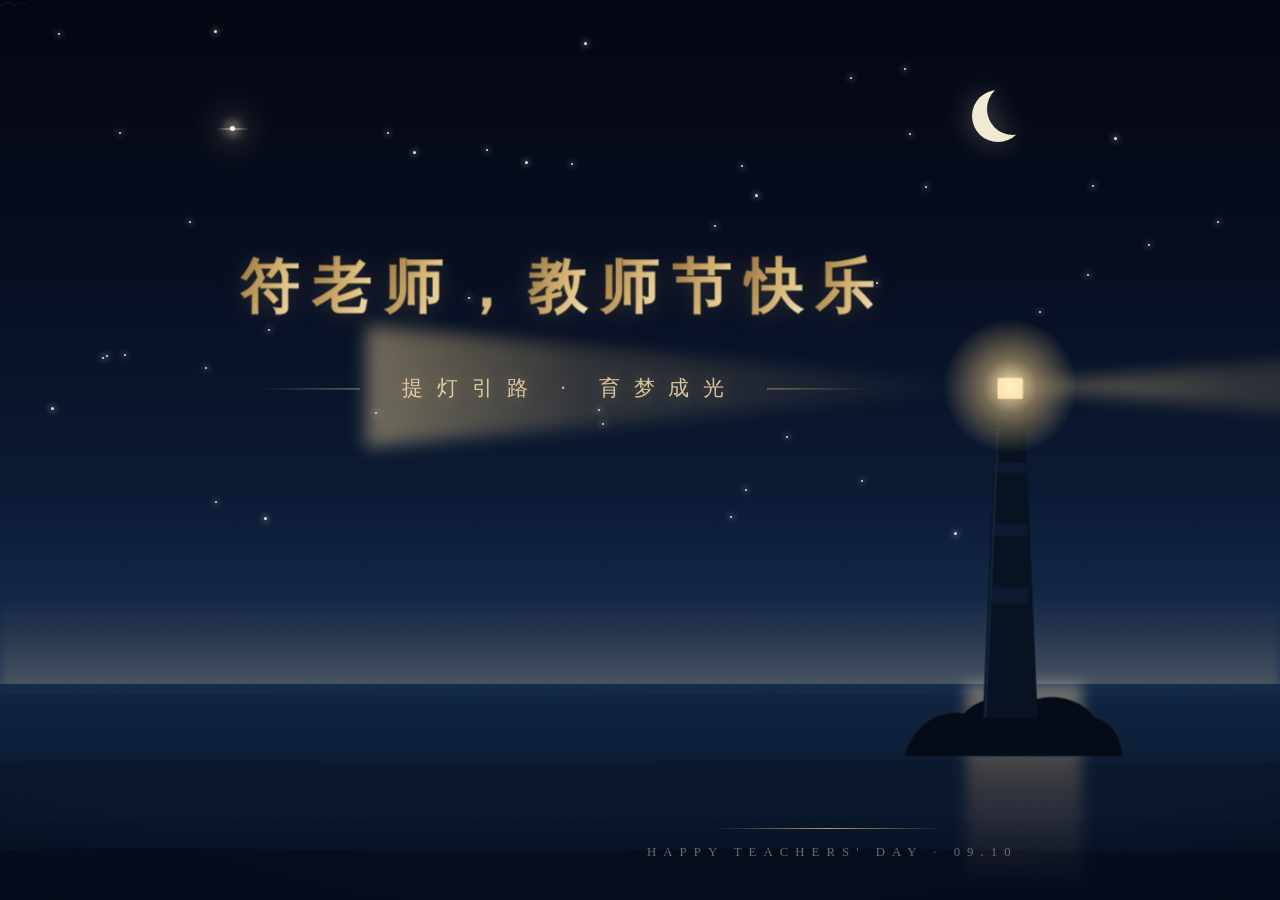
==== commit ccf05091: "Lighthouse night theme: fu" ====
--- a/fu/index.html
+++ b/fu/index.html
@@ -4,8 +4,8 @@
     <meta charset="UTF-8" />
     <meta name="viewport" content="width=device-width, initial-scale=1.0" />
     <title>教师节快乐 · 符老师</title>
-    <script type="module" crossorigin src="./assets/index-BRfPSkbA.js"></script>
-    <link rel="stylesheet" crossorigin href="./assets/index-CBJTY0bW.css">
+    <script type="module" crossorigin src="./assets/index-AX495oP7.js"></script>
+    <link rel="stylesheet" crossorigin href="./assets/index-Cz5PBPqG.css">
   </head>
   <body>
     <div id="root"></div>
--- a/fu/assets/index-Cz5PBPqG.css
+++ b/fu/assets/index-Cz5PBPqG.css
@@ -0,0 +1 @@
+*,:before,:after{--tw-border-spacing-x: 0;--tw-border-spacing-y: 0;--tw-translate-x: 0;--tw-translate-y: 0;--tw-rotate: 0;--tw-skew-x: 0;--tw-skew-y: 0;--tw-scale-x: 1;--tw-scale-y: 1;--tw-pan-x: ;--tw-pan-y: ;--tw-pinch-zoom: ;--tw-scroll-snap-strictness: proximity;--tw-gradient-from-position: ;--tw-gradient-via-position: ;--tw-gradient-to-position: ;--tw-ordinal: ;--tw-slashed-zero: ;--tw-numeric-figure: ;--tw-numeric-spacing: ;--tw-numeric-fraction: ;--tw-ring-inset: ;--tw-ring-offset-width: 0px;--tw-ring-offset-color: #fff;--tw-ring-color: rgb(59 130 246 / .5);--tw-ring-offset-shadow: 0 0 #0000;--tw-ring-shadow: 0 0 #0000;--tw-shadow: 0 0 #0000;--tw-shadow-colored: 0 0 #0000;--tw-blur: ;--tw-brightness: ;--tw-contrast: ;--tw-grayscale: ;--tw-hue-rotate: ;--tw-invert: ;--tw-saturate: ;--tw-sepia: ;--tw-drop-shadow: ;--tw-backdrop-blur: ;--tw-backdrop-brightness: ;--tw-backdrop-contrast: ;--tw-backdrop-grayscale: ;--tw-backdrop-hue-rotate: ;--tw-backdrop-invert: ;--tw-backdrop-opacity: ;--tw-backdrop-saturate: ;--tw-backdrop-sepia: ;--tw-contain-size: ;--tw-contain-layout: ;--tw-contain-paint: ;--tw-contain-style: }::backdrop{--tw-border-spacing-x: 0;--tw-border-spacing-y: 0;--tw-translate-x: 0;--tw-translate-y: 0;--tw-rotate: 0;--tw-skew-x: 0;--tw-skew-y: 0;--tw-scale-x: 1;--tw-scale-y: 1;--tw-pan-x: ;--tw-pan-y: ;--tw-pinch-zoom: ;--tw-scroll-snap-strictness: proximity;--tw-gradient-from-position: ;--tw-gradient-via-position: ;--tw-gradient-to-position: ;--tw-ordinal: ;--tw-slashed-zero: ;--tw-numeric-figure: ;--tw-numeric-spacing: ;--tw-numeric-fraction: ;--tw-ring-inset: ;--tw-ring-offset-width: 0px;--tw-ring-offset-color: #fff;--tw-ring-color: rgb(59 130 246 / .5);--tw-ring-offset-shadow: 0 0 #0000;--tw-ring-shadow: 0 0 #0000;--tw-shadow: 0 0 #0000;--tw-shadow-colored: 0 0 #0000;--tw-blur: ;--tw-brightness: ;--tw-contrast: ;--tw-grayscale: ;--tw-hue-rotate: ;--tw-invert: ;--tw-saturate: ;--tw-sepia: ;--tw-drop-shadow: ;--tw-backdrop-blur: ;--tw-backdrop-brightness: ;--tw-backdrop-contrast: ;--tw-backdrop-grayscale: ;--tw-backdrop-hue-rotate: ;--tw-backdrop-invert: ;--tw-backdrop-opacity: ;--tw-backdrop-saturate: ;--tw-backdrop-sepia: ;--tw-contain-size: ;--tw-contain-layout: ;--tw-contain-paint: ;--tw-contain-style: }*,:before,:after{box-sizing:border-box;border-width:0;border-style:solid;border-color:#e5e7eb}:before,:after{--tw-content: ""}html,:host{line-height:1.5;-webkit-text-size-adjust:100%;-moz-tab-size:4;-o-tab-size:4;tab-size:4;font-family:ui-sans-serif,system-ui,sans-serif,"Apple Color Emoji","Segoe UI Emoji",Segoe UI Symbol,"Noto Color Emoji";font-feature-settings:normal;font-variation-settings:normal;-webkit-tap-highlight-color:transparent}body{margin:0;line-height:inherit}hr{height:0;color:inherit;border-top-width:1px}abbr:where([title]){-webkit-text-decoration:underline dotted;text-decoration:underline dotted}h1,h2,h3,h4,h5,h6{font-size:inherit;font-weight:inherit}a{color:inherit;text-decoration:inherit}b,strong{font-weight:bolder}code,kbd,samp,pre{font-family:ui-monospace,SFMono-Regular,Menlo,Monaco,Consolas,Liberation Mono,Courier New,monospace;font-feature-settings:normal;font-variation-settings:normal;font-size:1em}small{font-size:80%}sub,sup{font-size:75%;line-height:0;position:relative;vertical-align:baseline}sub{bottom:-.25em}sup{top:-.5em}table{text-indent:0;border-color:inherit;border-collapse:collapse}button,input,optgroup,select,textarea{font-family:inherit;font-feature-settings:inherit;font-variation-settings:inherit;font-size:100%;font-weight:inherit;line-height:inherit;letter-spacing:inherit;color:inherit;margin:0;padding:0}button,select{text-transform:none}button,input:where([type=button]),input:where([type=reset]),input:where([type=submit]){-webkit-appearance:button;background-color:transparent;background-image:none}:-moz-focusring{outline:auto}:-moz-ui-invalid{box-shadow:none}progress{vertical-align:baseline}::-webkit-inner-spin-button,::-webkit-outer-spin-button{height:auto}[type=search]{-webkit-appearance:textfield;outline-offset:-2px}::-webkit-search-decoration{-webkit-appearance:none}::-webkit-file-upload-button{-webkit-appearance:button;font:inherit}summary{display:list-item}blockquote,dl,dd,h1,h2,h3,h4,h5,h6,hr,figure,p,pre{margin:0}fieldset{margin:0;padding:0}legend{padding:0}ol,ul,menu{list-style:none;margin:0;padding:0}dialog{padding:0}textarea{resize:vertical}input::-moz-placeholder,textarea::-moz-placeholder{opacity:1;color:#9ca3af}input::placeholder,textarea::placeholder{opacity:1;color:#9ca3af}button,[role=button]{cursor:pointer}:disabled{cursor:default}img,svg,video,canvas,audio,iframe,embed,object{display:block;vertical-align:middle}img,video{max-width:100%;height:auto}[hidden]:where(:not([hidden=until-found])){display:none}:root{--background: 0 0% 100%;--foreground: 240 10% 3.9%;--card: 0 0% 100%;--card-foreground: 240 10% 3.9%;--popover: 0 0% 100%;--popover-foreground: 240 10% 3.9%;--primary: 240 5.9% 10%;--primary-foreground: 0 0% 98%;--secondary: 240 4.8% 95.9%;--secondary-foreground: 240 5.9% 10%;--muted: 240 4.8% 95.9%;--muted-foreground: 240 3.8% 46.1%;--accent: 240 4.8% 95.9%;--accent-foreground: 240 5.9% 10%;--destructive: 0 84.2% 60.2%;--destructive-foreground: 0 0% 98%;--border: 240 5.9% 90%;--input: 240 5.9% 90%;--ring: 240 5.9% 10%;--radius: .625rem;--sidebar-background: 0 0% 98%;--sidebar-foreground: 240 5.3% 26.1%;--sidebar-primary: 240 5.9% 10%;--sidebar-primary-foreground: 0 0% 98%;--sidebar-accent: 240 4.8% 95.9%;--sidebar-accent-foreground: 240 5.9% 10%;--sidebar-border: 220 13% 91%;--sidebar-ring: 217.2 91.2% 59.8%}.dark{--background: 240 10% 3.9%;--foreground: 0 0% 98%;--card: 240 10% 3.9%;--card-foreground: 0 0% 98%;--popover: 240 10% 3.9%;--popover-foreground: 0 0% 98%;--primary: 0 0% 98%;--primary-foreground: 240 5.9% 10%;--secondary: 240 3.7% 15.9%;--secondary-foreground: 0 0% 98%;--muted: 240 3.7% 15.9%;--muted-foreground: 240 5% 64.9%;--accent: 240 3.7% 15.9%;--accent-foreground: 0 0% 98%;--destructive: 0 62.8% 30.6%;--destructive-foreground: 0 0% 98%;--border: 240 3.7% 15.9%;--input: 240 3.7% 15.9%;--ring: 240 4.9% 83.9%;--sidebar-background: 240 5.9% 10%;--sidebar-foreground: 240 4.8% 95.9%;--sidebar-primary: 224.3 76.3% 48%;--sidebar-primary-foreground: 0 0% 100%;--sidebar-accent: 240 3.7% 15.9%;--sidebar-accent-foreground: 240 4.8% 95.9%;--sidebar-border: 240 3.7% 15.9%;--sidebar-ring: 217.2 91.2% 59.8%}*{border-color:hsl(var(--border))}body{background-color:hsl(var(--background));color:hsl(var(--foreground))}.sr-only{position:absolute;width:1px;height:1px;padding:0;margin:-1px;overflow:hidden;clip:rect(0,0,0,0);white-space:nowrap;border-width:0}.pointer-events-none{pointer-events:none}.visible{visibility:visible}.invisible{visibility:hidden}.fixed{position:fixed}.absolute{position:absolute}.relative{position:relative}.inset-0{inset:0}.inset-x-0{left:0;right:0}.inset-y-0{top:0;bottom:0}.-bottom-12{bottom:-3rem}.-left-12{left:-3rem}.-right-12{right:-3rem}.-top-12{top:-3rem}.bottom-0{bottom:0}.left-0{left:0}.left-1\/2{left:50%}.left-2{left:.5rem}.left-\[50\%\]{left:50%}.right-0{right:0}.right-1{right:.25rem}.right-2{right:.5rem}.right-3{right:.75rem}.right-4{right:1rem}.top-0{top:0}.top-1\.5{top:.375rem}.top-1\/2{top:50%}.top-3\.5{top:.875rem}.top-4{top:1rem}.top-\[1px\]{top:1px}.top-\[50\%\]{top:50%}.top-\[60\%\]{top:60%}.top-full{top:100%}.isolate{isolation:isolate}.z-10{z-index:10}.z-20{z-index:20}.z-50{z-index:50}.z-\[1\]{z-index:1}.order-first{order:-9999}.order-last{order:9999}.col-start-2{grid-column-start:2}.row-span-2{grid-row:span 2 / span 2}.row-start-1{grid-row-start:1}.\!m-0{margin:0!important}.-mx-1{margin-left:-.25rem;margin-right:-.25rem}.-my-2{margin-top:-.5rem;margin-bottom:-.5rem}.mx-2{margin-left:.5rem;margin-right:.5rem}.mx-3\.5{margin-left:.875rem;margin-right:.875rem}.mx-auto{margin-left:auto;margin-right:auto}.my-0{margin-top:0;margin-bottom:0}.my-0\.5{margin-top:.125rem;margin-bottom:.125rem}.my-1{margin-top:.25rem;margin-bottom:.25rem}.-ml-4{margin-left:-1rem}.-mt-4{margin-top:-1rem}.mb-2{margin-bottom:.5rem}.mb-3{margin-bottom:.75rem}.ml-1{margin-left:.25rem}.ml-4{margin-left:1rem}.ml-auto{margin-left:auto}.mt-1\.5{margin-top:.375rem}.mt-2{margin-top:.5rem}.mt-4{margin-top:1rem}.mt-auto{margin-top:auto}.line-clamp-1{overflow:hidden;display:-webkit-box;-webkit-box-orient:vertical;-webkit-line-clamp:1}.line-clamp-2{overflow:hidden;display:-webkit-box;-webkit-box-orient:vertical;-webkit-line-clamp:2}.block{display:block}.flex{display:flex}.inline-flex{display:inline-flex}.table{display:table}.table-caption{display:table-caption}.table-cell{display:table-cell}.table-row{display:table-row}.grid{display:grid}.hidden{display:none}.aspect-square{aspect-ratio:1 / 1}.aspect-video{aspect-ratio:16 / 9}.size-10{width:2.5rem;height:2.5rem}.size-2{width:.5rem;height:.5rem}.size-2\.5{width:.625rem;height:.625rem}.size-3{width:.75rem;height:.75rem}.size-3\.5{width:.875rem;height:.875rem}.size-4{width:1rem;height:1rem}.size-6{width:1.5rem;height:1.5rem}.size-7{width:1.75rem;height:1.75rem}.size-8{width:2rem;height:2rem}.size-9{width:2.25rem;height:2.25rem}.size-auto{width:auto;height:auto}.size-full{width:100%;height:100%}.h-1\.5{height:.375rem}.h-10{height:2.5rem}.h-12{height:3rem}.h-2{height:.5rem}.h-2\.5{height:.625rem}.h-4{height:1rem}.h-5{height:1.25rem}.h-6{height:1.5rem}.h-7{height:1.75rem}.h-8{height:2rem}.h-9{height:2.25rem}.h-\[1\.15rem\]{height:1.15rem}.h-\[calc\(100\%-1px\)\]{height:calc(100% - 1px)}.h-\[var\(--radix-navigation-menu-viewport-height\)\]{height:var(--radix-navigation-menu-viewport-height)}.h-\[var\(--radix-select-trigger-height\)\]{height:var(--radix-select-trigger-height)}.h-auto{height:auto}.h-full{height:100%}.h-px{height:1px}.h-svh{height:100svh}.max-h-\[300px\]{max-height:300px}.min-h-0{min-height:0px}.min-h-16{min-height:4rem}.min-h-4{min-height:1rem}.min-h-svh{min-height:100svh}.w-0{width:0px}.w-1{width:.25rem}.w-2{width:.5rem}.w-2\.5{width:.625rem}.w-3{width:.75rem}.w-3\/4{width:75%}.w-4{width:1rem}.w-5{width:1.25rem}.w-64{width:16rem}.w-72{width:18rem}.w-8{width:2rem}.w-9{width:2.25rem}.w-\[100px\]{width:100px}.w-auto{width:auto}.w-fit{width:-moz-fit-content;width:fit-content}.w-full{width:100%}.w-max{width:-moz-max-content;width:max-content}.w-px{width:1px}.min-w-0{min-width:0px}.min-w-10{min-width:2.5rem}.min-w-5{min-width:1.25rem}.min-w-8{min-width:2rem}.min-w-9{min-width:2.25rem}.min-w-\[12rem\]{min-width:12rem}.min-w-\[8rem\]{min-width:8rem}.min-w-\[var\(--radix-select-trigger-width\)\]{min-width:var(--radix-select-trigger-width)}.max-w-\[calc\(100\%-2rem\)\]{max-width:calc(100% - 2rem)}.max-w-max{max-width:-moz-max-content;max-width:max-content}.max-w-sm{max-width:24rem}.flex-1{flex:1 1 0%}.shrink-0{flex-shrink:0}.grow{flex-grow:1}.grow-0{flex-grow:0}.basis-full{flex-basis:100%}.caption-bottom{caption-side:bottom}.border-collapse{border-collapse:collapse}.-translate-x-1\/2{--tw-translate-x: -50%;transform:translate(var(--tw-translate-x),var(--tw-translate-y)) rotate(var(--tw-rotate)) skew(var(--tw-skew-x)) skewY(var(--tw-skew-y)) scaleX(var(--tw-scale-x)) scaleY(var(--tw-scale-y))}.-translate-x-px{--tw-translate-x: -1px;transform:translate(var(--tw-translate-x),var(--tw-translate-y)) rotate(var(--tw-rotate)) skew(var(--tw-skew-x)) skewY(var(--tw-skew-y)) scaleX(var(--tw-scale-x)) scaleY(var(--tw-scale-y))}.-translate-y-1\/2{--tw-translate-y: -50%;transform:translate(var(--tw-translate-x),var(--tw-translate-y)) rotate(var(--tw-rotate)) skew(var(--tw-skew-x)) skewY(var(--tw-skew-y)) scaleX(var(--tw-scale-x)) scaleY(var(--tw-scale-y))}.translate-x-\[-50\%\]{--tw-translate-x: -50%;transform:translate(var(--tw-translate-x),var(--tw-translate-y)) rotate(var(--tw-rotate)) skew(var(--tw-skew-x)) skewY(var(--tw-skew-y)) scaleX(var(--tw-scale-x)) scaleY(var(--tw-scale-y))}.translate-x-px{--tw-translate-x: 1px;transform:translate(var(--tw-translate-x),var(--tw-translate-y)) rotate(var(--tw-rotate)) skew(var(--tw-skew-x)) skewY(var(--tw-skew-y)) scaleX(var(--tw-scale-x)) scaleY(var(--tw-scale-y))}.translate-y-0\.5{--tw-translate-y: .125rem;transform:translate(var(--tw-translate-x),var(--tw-translate-y)) rotate(var(--tw-rotate)) skew(var(--tw-skew-x)) skewY(var(--tw-skew-y)) scaleX(var(--tw-scale-x)) scaleY(var(--tw-scale-y))}.translate-y-\[-50\%\]{--tw-translate-y: -50%;transform:translate(var(--tw-translate-x),var(--tw-translate-y)) rotate(var(--tw-rotate)) skew(var(--tw-skew-x)) skewY(var(--tw-skew-y)) scaleX(var(--tw-scale-x)) scaleY(var(--tw-scale-y))}.translate-y-\[calc\(-50\%_-_2px\)\]{--tw-translate-y: calc(-50% - 2px) ;transform:translate(var(--tw-translate-x),var(--tw-translate-y)) rotate(var(--tw-rotate)) skew(var(--tw-skew-x)) skewY(var(--tw-skew-y)) scaleX(var(--tw-scale-x)) scaleY(var(--tw-scale-y))}.rotate-45{--tw-rotate: 45deg;transform:translate(var(--tw-translate-x),var(--tw-translate-y)) rotate(var(--tw-rotate)) skew(var(--tw-skew-x)) skewY(var(--tw-skew-y)) scaleX(var(--tw-scale-x)) scaleY(var(--tw-scale-y))}.rotate-90{--tw-rotate: 90deg;transform:translate(var(--tw-translate-x),var(--tw-translate-y)) rotate(var(--tw-rotate)) skew(var(--tw-skew-x)) skewY(var(--tw-skew-y)) scaleX(var(--tw-scale-x)) scaleY(var(--tw-scale-y))}.transform{transform:translate(var(--tw-translate-x),var(--tw-translate-y)) rotate(var(--tw-rotate)) skew(var(--tw-skew-x)) skewY(var(--tw-skew-y)) scaleX(var(--tw-scale-x)) scaleY(var(--tw-scale-y))}@keyframes caret-blink{0%,70%,to{opacity:1}20%,50%{opacity:0}}.animate-caret-blink{animation:caret-blink 1.25s ease-out infinite}@keyframes pulse{50%{opacity:.5}}.animate-pulse{animation:pulse 2s cubic-bezier(.4,0,.6,1) infinite}@keyframes spin{to{transform:rotate(360deg)}}.animate-spin{animation:spin 1s linear infinite}.cursor-default{cursor:default}.cursor-text{cursor:text}.touch-none{touch-action:none}.select-none{-webkit-user-select:none;-moz-user-select:none;user-select:none}.resize-none{resize:none}.scroll-my-1{scroll-margin-top:.25rem;scroll-margin-bottom:.25rem}.scroll-py-1{scroll-padding-top:.25rem;scroll-padding-bottom:.25rem}.list-disc{list-style-type:disc}.list-none{list-style-type:none}.auto-rows-min{grid-auto-rows:min-content}.grid-cols-\[0_1fr\]{grid-template-columns:0 1fr}.grid-rows-\[auto_auto\]{grid-template-rows:auto auto}.flex-row{flex-direction:row}.flex-col{flex-direction:column}.flex-col-reverse{flex-direction:column-reverse}.flex-wrap{flex-wrap:wrap}.place-content-center{place-content:center}.items-start{align-items:flex-start}.items-end{align-items:flex-end}.items-center{align-items:center}.items-stretch{align-items:stretch}.justify-start{justify-content:flex-start}.justify-center{justify-content:center}.justify-between{justify-content:space-between}.justify-items-start{justify-items:start}.gap-0\.5{gap:.125rem}.gap-1{gap:.25rem}.gap-1\.5{gap:.375rem}.gap-2{gap:.5rem}.gap-2\.5{gap:.625rem}.gap-3{gap:.75rem}.gap-4{gap:1rem}.gap-6{gap:1.5rem}.gap-7{gap:1.75rem}.gap-\[--spacing\(var\(--gap\)\)\]{gap:var(--spacing(var(--gap)))}.gap-y-0\.5{row-gap:.125rem}.self-start{align-self:flex-start}.self-stretch{align-self:stretch}.justify-self-end{justify-self:end}.overflow-auto{overflow:auto}.overflow-hidden{overflow:hidden}.overflow-x-auto{overflow-x:auto}.overflow-y-auto{overflow-y:auto}.overflow-x-hidden{overflow-x:hidden}.whitespace-nowrap{white-space:nowrap}.text-balance{text-wrap:balance}.break-words{overflow-wrap:break-word}.rounded-\[2px\]{border-radius:2px}.rounded-\[4px\]{border-radius:4px}.rounded-\[calc\(var\(--radius\)-5px\)\]{border-radius:calc(var(--radius) - 5px)}.rounded-\[inherit\]{border-radius:inherit}.rounded-full{border-radius:9999px}.rounded-lg{border-radius:var(--radius)}.rounded-md{border-radius:calc(var(--radius) - 2px)}.rounded-none{border-radius:0}.rounded-sm{border-radius:calc(var(--radius) - 4px)}.rounded-xl{border-radius:calc(var(--radius) + 4px)}.rounded-xs{border-radius:calc(var(--radius) - 6px)}.rounded-l-md{border-top-left-radius:calc(var(--radius) - 2px);border-bottom-left-radius:calc(var(--radius) - 2px)}.rounded-r-md{border-top-right-radius:calc(var(--radius) - 2px);border-bottom-right-radius:calc(var(--radius) - 2px)}.rounded-tl-sm{border-top-left-radius:calc(var(--radius) - 4px)}.border{border-width:1px}.border-0{border-width:0px}.border-\[1\.5px\]{border-width:1.5px}.border-y{border-top-width:1px;border-bottom-width:1px}.border-b{border-bottom-width:1px}.border-l{border-left-width:1px}.border-r{border-right-width:1px}.border-t{border-top-width:1px}.border-dashed{border-style:dashed}.border-border{border-color:hsl(var(--border))}.border-border\/50{border-color:hsl(var(--border) / .5)}.border-input{border-color:hsl(var(--input))}.border-primary{border-color:hsl(var(--primary))}.border-sidebar-border{border-color:hsl(var(--sidebar-border))}.border-transparent{border-color:transparent}.border-l-transparent{border-left-color:transparent}.border-t-transparent{border-top-color:transparent}.bg-accent{background-color:hsl(var(--accent))}.bg-background{background-color:hsl(var(--background))}.bg-black\/50{background-color:#00000080}.bg-border{background-color:hsl(var(--border))}.bg-card{background-color:hsl(var(--card))}.bg-destructive{--tw-bg-opacity: 1;background-color:hsl(var(--destructive) / var(--tw-bg-opacity, 1))}.bg-foreground{background-color:hsl(var(--foreground))}.bg-input{background-color:hsl(var(--input))}.bg-muted{background-color:hsl(var(--muted))}.bg-muted\/50{background-color:hsl(var(--muted) / .5)}.bg-popover{background-color:hsl(var(--popover))}.bg-primary{background-color:hsl(var(--primary))}.bg-primary\/20{background-color:hsl(var(--primary) / .2)}.bg-secondary{background-color:hsl(var(--secondary))}.bg-sidebar{background-color:hsl(var(--sidebar-background))}.bg-sidebar-border{background-color:hsl(var(--sidebar-border))}.bg-transparent{background-color:transparent}.bg-white{--tw-bg-opacity: 1;background-color:rgb(255 255 255 / var(--tw-bg-opacity, 1))}.fill-current{fill:currentColor}.fill-foreground{fill:hsl(var(--foreground))}.fill-primary{fill:hsl(var(--primary))}.p-0{padding:0}.p-1{padding:.25rem}.p-2{padding:.5rem}.p-3{padding:.75rem}.p-4{padding:1rem}.p-6{padding:1.5rem}.p-\[3px\]{padding:3px}.p-px{padding:1px}.px-1{padding-left:.25rem;padding-right:.25rem}.px-1\.5{padding-left:.375rem;padding-right:.375rem}.px-2{padding-left:.5rem;padding-right:.5rem}.px-2\.5{padding-left:.625rem;padding-right:.625rem}.px-3{padding-left:.75rem;padding-right:.75rem}.px-4{padding-left:1rem;padding-right:1rem}.px-6{padding-left:1.5rem;padding-right:1.5rem}.py-0\.5{padding-top:.125rem;padding-bottom:.125rem}.py-1{padding-top:.25rem;padding-bottom:.25rem}.py-1\.5{padding-top:.375rem;padding-bottom:.375rem}.py-2{padding-top:.5rem;padding-bottom:.5rem}.py-3{padding-top:.75rem;padding-bottom:.75rem}.py-4{padding-top:1rem;padding-bottom:1rem}.py-6{padding-top:1.5rem;padding-bottom:1.5rem}.pb-3{padding-bottom:.75rem}.pb-4{padding-bottom:1rem}.pl-2{padding-left:.5rem}.pl-3{padding-left:.75rem}.pl-4{padding-left:1rem}.pl-8{padding-left:2rem}.pr-1{padding-right:.25rem}.pr-2{padding-right:.5rem}.pr-2\.5{padding-right:.625rem}.pr-3{padding-right:.75rem}.pr-8{padding-right:2rem}.pt-0{padding-top:0}.pt-3{padding-top:.75rem}.pt-4{padding-top:1rem}.text-left{text-align:left}.text-center{text-align:center}.align-middle{vertical-align:middle}.font-mono{font-family:ui-monospace,SFMono-Regular,Menlo,Monaco,Consolas,Liberation Mono,Courier New,monospace}.font-sans{font-family:ui-sans-serif,system-ui,sans-serif,"Apple Color Emoji","Segoe UI Emoji",Segoe UI Symbol,"Noto Color Emoji"}.text-\[0\.8rem\]{font-size:.8rem}.text-base{font-size:1rem;line-height:1.5rem}.text-lg{font-size:1.125rem;line-height:1.75rem}.text-sm{font-size:.875rem;line-height:1.25rem}.text-sm\/relaxed{font-size:.875rem;line-height:1.625}.text-xs{font-size:.75rem;line-height:1rem}.font-medium{font-weight:500}.font-normal{font-weight:400}.font-semibold{font-weight:600}.tabular-nums{--tw-numeric-spacing: tabular-nums;font-variant-numeric:var(--tw-ordinal) var(--tw-slashed-zero) var(--tw-numeric-figure) var(--tw-numeric-spacing) var(--tw-numeric-fraction)}.leading-none{line-height:1}.leading-normal{line-height:1.5}.leading-snug{line-height:1.375}.tracking-tight{letter-spacing:-.025em}.tracking-widest{letter-spacing:.1em}.text-accent-foreground{color:hsl(var(--accent-foreground))}.text-background{color:hsl(var(--background))}.text-card-foreground{color:hsl(var(--card-foreground))}.text-current{color:currentColor}.text-destructive{--tw-text-opacity: 1;color:hsl(var(--destructive) / var(--tw-text-opacity, 1))}.text-foreground{color:hsl(var(--foreground))}.text-muted-foreground{color:hsl(var(--muted-foreground))}.text-popover-foreground{color:hsl(var(--popover-foreground))}.text-primary{color:hsl(var(--primary))}.text-primary-foreground{color:hsl(var(--primary-foreground))}.text-secondary-foreground{color:hsl(var(--secondary-foreground))}.text-sidebar-foreground{color:hsl(var(--sidebar-foreground))}.text-sidebar-foreground\/70{color:hsl(var(--sidebar-foreground) / .7)}.text-white{--tw-text-opacity: 1;color:rgb(255 255 255 / var(--tw-text-opacity, 1))}.underline-offset-4{text-underline-offset:4px}.opacity-0{opacity:0}.opacity-50{opacity:.5}.opacity-70{opacity:.7}.shadow{--tw-shadow: 0 1px 3px 0 rgb(0 0 0 / .1), 0 1px 2px -1px rgb(0 0 0 / .1);--tw-shadow-colored: 0 1px 3px 0 var(--tw-shadow-color), 0 1px 2px -1px var(--tw-shadow-color);box-shadow:var(--tw-ring-offset-shadow, 0 0 #0000),var(--tw-ring-shadow, 0 0 #0000),var(--tw-shadow)}.shadow-\[0_0_0_1px_hsl\(var\(--sidebar-border\)\)\]{--tw-shadow: 0 0 0 1px hsl(var(--sidebar-border));--tw-shadow-colored: 0 0 0 1px var(--tw-shadow-color);box-shadow:var(--tw-ring-offset-shadow, 0 0 #0000),var(--tw-ring-shadow, 0 0 #0000),var(--tw-shadow)}.shadow-lg{--tw-shadow: 0 10px 15px -3px rgb(0 0 0 / .1), 0 4px 6px -4px rgb(0 0 0 / .1);--tw-shadow-colored: 0 10px 15px -3px var(--tw-shadow-color), 0 4px 6px -4px var(--tw-shadow-color);box-shadow:var(--tw-ring-offset-shadow, 0 0 #0000),var(--tw-ring-shadow, 0 0 #0000),var(--tw-shadow)}.shadow-md{--tw-shadow: 0 4px 6px -1px rgb(0 0 0 / .1), 0 2px 4px -2px rgb(0 0 0 / .1);--tw-shadow-colored: 0 4px 6px -1px var(--tw-shadow-color), 0 2px 4px -2px var(--tw-shadow-color);box-shadow:var(--tw-ring-offset-shadow, 0 0 #0000),var(--tw-ring-shadow, 0 0 #0000),var(--tw-shadow)}.shadow-none{--tw-shadow: 0 0 #0000;--tw-shadow-colored: 0 0 #0000;box-shadow:var(--tw-ring-offset-shadow, 0 0 #0000),var(--tw-ring-shadow, 0 0 #0000),var(--tw-shadow)}.shadow-sm{--tw-shadow: 0 1px 2px 0 rgb(0 0 0 / .05);--tw-shadow-colored: 0 1px 2px 0 var(--tw-shadow-color);box-shadow:var(--tw-ring-offset-shadow, 0 0 #0000),var(--tw-ring-shadow, 0 0 #0000),var(--tw-shadow)}.shadow-xl{--tw-shadow: 0 20px 25px -5px rgb(0 0 0 / .1), 0 8px 10px -6px rgb(0 0 0 / .1);--tw-shadow-colored: 0 20px 25px -5px var(--tw-shadow-color), 0 8px 10px -6px var(--tw-shadow-color);box-shadow:var(--tw-ring-offset-shadow, 0 0 #0000),var(--tw-ring-shadow, 0 0 #0000),var(--tw-shadow)}.shadow-xs{--tw-shadow: 0 1px 2px 0 rgb(0 0 0 / .05);--tw-shadow-colored: 0 1px 2px 0 var(--tw-shadow-color);box-shadow:var(--tw-ring-offset-shadow, 0 0 #0000),var(--tw-ring-shadow, 0 0 #0000),var(--tw-shadow)}.outline-none{outline:2px solid transparent;outline-offset:2px}.outline{outline-style:solid}.ring-0{--tw-ring-offset-shadow: var(--tw-ring-inset) 0 0 0 var(--tw-ring-offset-width) var(--tw-ring-offset-color);--tw-ring-shadow: var(--tw-ring-inset) 0 0 0 calc(0px + var(--tw-ring-offset-width)) var(--tw-ring-color);box-shadow:var(--tw-ring-offset-shadow),var(--tw-ring-shadow),var(--tw-shadow, 0 0 #0000)}.ring-ring\/50{--tw-ring-color: hsl(var(--ring) / .5)}.ring-sidebar-ring{--tw-ring-color: hsl(var(--sidebar-ring))}.ring-offset-background{--tw-ring-offset-color: hsl(var(--background))}.filter{filter:var(--tw-blur) var(--tw-brightness) var(--tw-contrast) var(--tw-grayscale) var(--tw-hue-rotate) var(--tw-invert) var(--tw-saturate) var(--tw-sepia) var(--tw-drop-shadow)}.transition{transition-property:color,background-color,border-color,text-decoration-color,fill,stroke,opacity,box-shadow,transform,filter,backdrop-filter;transition-timing-function:cubic-bezier(.4,0,.2,1);transition-duration:.15s}.transition-\[color\,box-shadow\]{transition-property:color,box-shadow;transition-timing-function:cubic-bezier(.4,0,.2,1);transition-duration:.15s}.transition-\[left\,right\,width\]{transition-property:left,right,width;transition-timing-function:cubic-bezier(.4,0,.2,1);transition-duration:.15s}.transition-\[margin\,opacity\]{transition-property:margin,opacity;transition-timing-function:cubic-bezier(.4,0,.2,1);transition-duration:.15s}.transition-\[width\,height\,padding\]{transition-property:width,height,padding;transition-timing-function:cubic-bezier(.4,0,.2,1);transition-duration:.15s}.transition-\[width\]{transition-property:width;transition-timing-function:cubic-bezier(.4,0,.2,1);transition-duration:.15s}.transition-all{transition-property:all;transition-timing-function:cubic-bezier(.4,0,.2,1);transition-duration:.15s}.transition-colors{transition-property:color,background-color,border-color,text-decoration-color,fill,stroke;transition-timing-function:cubic-bezier(.4,0,.2,1);transition-duration:.15s}.transition-none{transition-property:none}.transition-opacity{transition-property:opacity;transition-timing-function:cubic-bezier(.4,0,.2,1);transition-duration:.15s}.transition-shadow{transition-property:box-shadow;transition-timing-function:cubic-bezier(.4,0,.2,1);transition-duration:.15s}.transition-transform{transition-property:transform;transition-timing-function:cubic-bezier(.4,0,.2,1);transition-duration:.15s}.duration-100{transition-duration:.1s}.duration-1000{transition-duration:1s}.duration-200{transition-duration:.2s}.duration-300{transition-duration:.3s}.ease-in-out{transition-timing-function:cubic-bezier(.4,0,.2,1)}.ease-linear{transition-timing-function:linear}@keyframes enter{0%{opacity:var(--tw-enter-opacity, 1);transform:translate3d(var(--tw-enter-translate-x, 0),var(--tw-enter-translate-y, 0),0) scale3d(var(--tw-enter-scale, 1),var(--tw-enter-scale, 1),var(--tw-enter-scale, 1)) rotate(var(--tw-enter-rotate, 0))}}@keyframes exit{to{opacity:var(--tw-exit-opacity, 1);transform:translate3d(var(--tw-exit-translate-x, 0),var(--tw-exit-translate-y, 0),0) scale3d(var(--tw-exit-scale, 1),var(--tw-exit-scale, 1),var(--tw-exit-scale, 1)) rotate(var(--tw-exit-rotate, 0))}}.animate-in{animation-name:enter;animation-duration:.15s;--tw-enter-opacity: initial;--tw-enter-scale: initial;--tw-enter-rotate: initial;--tw-enter-translate-x: initial;--tw-enter-translate-y: initial}.fade-in-0{--tw-enter-opacity: 0}.zoom-in-95{--tw-enter-scale: .95}.duration-100{animation-duration:.1s}.duration-1000{animation-duration:1s}.duration-200{animation-duration:.2s}.duration-300{animation-duration:.3s}.ease-in-out{animation-timing-function:cubic-bezier(.4,0,.2,1)}.ease-linear{animation-timing-function:linear}.\[--cell-size\:--spacing\(8\)\]{--cell-size: var(--spacing(8))}.selection\:bg-primary *::-moz-selection{background-color:hsl(var(--primary))}.selection\:bg-primary *::selection{background-color:hsl(var(--primary))}.selection\:text-primary-foreground *::-moz-selection{color:hsl(var(--primary-foreground))}.selection\:text-primary-foreground *::selection{color:hsl(var(--primary-foreground))}.selection\:bg-primary::-moz-selection{background-color:hsl(var(--primary))}.selection\:bg-primary::selection{background-color:hsl(var(--primary))}.selection\:text-primary-foreground::-moz-selection{color:hsl(var(--primary-foreground))}.selection\:text-primary-foreground::selection{color:hsl(var(--primary-foreground))}.file\:inline-flex::file-selector-button{display:inline-flex}.file\:h-7::file-selector-button{height:1.75rem}.file\:border-0::file-selector-button{border-width:0px}.file\:bg-transparent::file-selector-button{background-color:transparent}.file\:text-sm::file-selector-button{font-size:.875rem;line-height:1.25rem}.file\:font-medium::file-selector-button{font-weight:500}.file\:text-foreground::file-selector-button{color:hsl(var(--foreground))}.placeholder\:text-muted-foreground::-moz-placeholder{color:hsl(var(--muted-foreground))}.placeholder\:text-muted-foreground::placeholder{color:hsl(var(--muted-foreground))}.after\:absolute:after{content:var(--tw-content);position:absolute}.after\:-inset-2:after{content:var(--tw-content);inset:-.5rem}.after\:inset-y-0:after{content:var(--tw-content);top:0;bottom:0}.after\:left-1\/2:after{content:var(--tw-content);left:50%}.after\:w-1:after{content:var(--tw-content);width:.25rem}.after\:w-\[2px\]:after{content:var(--tw-content);width:2px}.after\:-translate-x-1\/2:after{content:var(--tw-content);--tw-translate-x: -50%;transform:translate(var(--tw-translate-x),var(--tw-translate-y)) rotate(var(--tw-rotate)) skew(var(--tw-skew-x)) skewY(var(--tw-skew-y)) scaleX(var(--tw-scale-x)) scaleY(var(--tw-scale-y))}.first\:rounded-l-md:first-child{border-top-left-radius:calc(var(--radius) - 2px);border-bottom-left-radius:calc(var(--radius) - 2px)}.first\:border-l:first-child{border-left-width:1px}.last\:mt-0:last-child{margin-top:0}.last\:rounded-r-md:last-child{border-top-right-radius:calc(var(--radius) - 2px);border-bottom-right-radius:calc(var(--radius) - 2px)}.last\:border-b-0:last-child{border-bottom-width:0px}.hover\:bg-accent:hover{background-color:hsl(var(--accent))}.hover\:bg-destructive\/90:hover{background-color:hsl(var(--destructive) / .9)}.hover\:bg-muted:hover{background-color:hsl(var(--muted))}.hover\:bg-muted\/50:hover{background-color:hsl(var(--muted) / .5)}.hover\:bg-primary\/90:hover{background-color:hsl(var(--primary) / .9)}.hover\:bg-secondary\/80:hover{background-color:hsl(var(--secondary) / .8)}.hover\:bg-sidebar-accent:hover{background-color:hsl(var(--sidebar-accent))}.hover\:text-accent-foreground:hover{color:hsl(var(--accent-foreground))}.hover\:text-foreground:hover{color:hsl(var(--foreground))}.hover\:text-muted-foreground:hover{color:hsl(var(--muted-foreground))}.hover\:text-sidebar-accent-foreground:hover{color:hsl(var(--sidebar-accent-foreground))}.hover\:underline:hover{text-decoration-line:underline}.hover\:opacity-100:hover{opacity:1}.hover\:shadow-\[0_0_0_1px_hsl\(var\(--sidebar-accent\)\)\]:hover{--tw-shadow: 0 0 0 1px hsl(var(--sidebar-accent));--tw-shadow-colored: 0 0 0 1px var(--tw-shadow-color);box-shadow:var(--tw-ring-offset-shadow, 0 0 #0000),var(--tw-ring-shadow, 0 0 #0000),var(--tw-shadow)}.hover\:ring-4:hover{--tw-ring-offset-shadow: var(--tw-ring-inset) 0 0 0 var(--tw-ring-offset-width) var(--tw-ring-offset-color);--tw-ring-shadow: var(--tw-ring-inset) 0 0 0 calc(4px + var(--tw-ring-offset-width)) var(--tw-ring-color);box-shadow:var(--tw-ring-offset-shadow),var(--tw-ring-shadow),var(--tw-shadow, 0 0 #0000)}.hover\:after\:bg-sidebar-border:hover:after{content:var(--tw-content);background-color:hsl(var(--sidebar-border))}.focus\:z-10:focus{z-index:10}.focus\:bg-accent:focus{background-color:hsl(var(--accent))}.focus\:text-accent-foreground:focus{color:hsl(var(--accent-foreground))}.focus\:ring-2:focus{--tw-ring-offset-shadow: var(--tw-ring-inset) 0 0 0 var(--tw-ring-offset-width) var(--tw-ring-offset-color);--tw-ring-shadow: var(--tw-ring-inset) 0 0 0 calc(2px + var(--tw-ring-offset-width)) var(--tw-ring-color);box-shadow:var(--tw-ring-offset-shadow),var(--tw-ring-shadow),var(--tw-shadow, 0 0 #0000)}.focus\:ring-ring:focus{--tw-ring-color: hsl(var(--ring))}.focus\:ring-offset-2:focus{--tw-ring-offset-width: 2px}.focus-visible\:z-10:focus-visible{z-index:10}.focus-visible\:border-ring:focus-visible{border-color:hsl(var(--ring))}.focus-visible\:outline-1:focus-visible{outline-width:1px}.focus-visible\:outline-ring:focus-visible{outline-color:hsl(var(--ring))}.focus-visible\:ring-0:focus-visible{--tw-ring-offset-shadow: var(--tw-ring-inset) 0 0 0 var(--tw-ring-offset-width) var(--tw-ring-offset-color);--tw-ring-shadow: var(--tw-ring-inset) 0 0 0 calc(0px + var(--tw-ring-offset-width)) var(--tw-ring-color);box-shadow:var(--tw-ring-offset-shadow),var(--tw-ring-shadow),var(--tw-shadow, 0 0 #0000)}.focus-visible\:ring-1:focus-visible{--tw-ring-offset-shadow: var(--tw-ring-inset) 0 0 0 var(--tw-ring-offset-width) var(--tw-ring-offset-color);--tw-ring-shadow: var(--tw-ring-inset) 0 0 0 calc(1px + var(--tw-ring-offset-width)) var(--tw-ring-color);box-shadow:var(--tw-ring-offset-shadow),var(--tw-ring-shadow),var(--tw-shadow, 0 0 #0000)}.focus-visible\:ring-2:focus-visible{--tw-ring-offset-shadow: var(--tw-ring-inset) 0 0 0 var(--tw-ring-offset-width) var(--tw-ring-offset-color);--tw-ring-shadow: var(--tw-ring-inset) 0 0 0 calc(2px + var(--tw-ring-offset-width)) var(--tw-ring-color);box-shadow:var(--tw-ring-offset-shadow),var(--tw-ring-shadow),var(--tw-shadow, 0 0 #0000)}.focus-visible\:ring-4:focus-visible{--tw-ring-offset-shadow: var(--tw-ring-inset) 0 0 0 var(--tw-ring-offset-width) var(--tw-ring-offset-color);--tw-ring-shadow: var(--tw-ring-inset) 0 0 0 calc(4px + var(--tw-ring-offset-width)) var(--tw-ring-color);box-shadow:var(--tw-ring-offset-shadow),var(--tw-ring-shadow),var(--tw-shadow, 0 0 #0000)}.focus-visible\:ring-\[3px\]:focus-visible{--tw-ring-offset-shadow: var(--tw-ring-inset) 0 0 0 var(--tw-ring-offset-width) var(--tw-ring-offset-color);--tw-ring-shadow: var(--tw-ring-inset) 0 0 0 calc(3px + var(--tw-ring-offset-width)) var(--tw-ring-color);box-shadow:var(--tw-ring-offset-shadow),var(--tw-ring-shadow),var(--tw-shadow, 0 0 #0000)}.focus-visible\:ring-destructive\/20:focus-visible{--tw-ring-color: hsl(var(--destructive) / .2)}.focus-visible\:ring-ring:focus-visible{--tw-ring-color: hsl(var(--ring))}.focus-visible\:ring-ring\/50:focus-visible{--tw-ring-color: hsl(var(--ring) / .5)}.focus-visible\:ring-offset-1:focus-visible{--tw-ring-offset-width: 1px}.active\:bg-sidebar-accent:active{background-color:hsl(var(--sidebar-accent))}.active\:text-sidebar-accent-foreground:active{color:hsl(var(--sidebar-accent-foreground))}.disabled\:pointer-events-none:disabled{pointer-events:none}.disabled\:cursor-not-allowed:disabled{cursor:not-allowed}.disabled\:opacity-50:disabled{opacity:.5}.group\/menu-item:focus-within .group-focus-within\/menu-item\:opacity-100{opacity:1}.group\/menu-item:hover .group-hover\/menu-item\:opacity-100{opacity:1}.peer\/menu-button:hover~.peer-hover\/menu-button\:text-sidebar-accent-foreground{color:hsl(var(--sidebar-accent-foreground))}.peer:disabled~.peer-disabled\:cursor-not-allowed{cursor:not-allowed}.peer:disabled~.peer-disabled\:opacity-50{opacity:.5}.has-\[\>button\]\:ml-\[-0\.45rem\]:has(>button){margin-left:-.45rem}.has-\[\>button\]\:mr-\[-0\.45rem\]:has(>button){margin-right:-.45rem}.has-\[\>kbd\]\:ml-\[-0\.35rem\]:has(>kbd){margin-left:-.35rem}.has-\[\>kbd\]\:mr-\[-0\.35rem\]:has(>kbd){margin-right:-.35rem}.has-\[\>\[data-align\=block-end\]\]\:h-auto:has(>[data-align=block-end]){height:auto}.has-\[\>\[data-align\=block-start\]\]\:h-auto:has(>[data-align=block-start]){height:auto}.has-\[\>textarea\]\:h-auto:has(>textarea){height:auto}.has-\[\>\[data-slot\=field\]\]\:w-full:has(>[data-slot=field]){width:100%}.has-\[\>svg\]\:grid-cols-\[calc\(var\(--spacing\)\*4\)_1fr\]:has(>svg){grid-template-columns:calc(var(--spacing) * 4) 1fr}.has-\[\>\[data-align\=block-end\]\]\:flex-col:has(>[data-align=block-end]){flex-direction:column}.has-\[\>\[data-align\=block-start\]\]\:flex-col:has(>[data-align=block-start]){flex-direction:column}.has-\[\>\[data-slot\=field\]\]\:flex-col:has(>[data-slot=field]){flex-direction:column}.has-\[\>\[data-slot\=field-content\]\]\:items-start:has(>[data-slot=field-content]){align-items:flex-start}.has-\[\>\[data-slot\=button-group\]\]\:gap-2:has(>[data-slot=button-group]){gap:.5rem}.has-\[\>\[data-slot\=checkbox-group\]\]\:gap-3:has(>[data-slot=checkbox-group]){gap:.75rem}.has-\[\>\[data-slot\=radio-group\]\]\:gap-3:has(>[data-slot=radio-group]){gap:.75rem}.has-\[\>svg\]\:gap-x-3:has(>svg){-moz-column-gap:.75rem;column-gap:.75rem}.has-\[\>\[data-slot\=field\]\]\:rounded-md:has(>[data-slot=field]){border-radius:calc(var(--radius) - 2px)}.has-\[\>\[data-slot\=field\]\]\:border:has(>[data-slot=field]){border-width:1px}.has-\[\[data-slot\=input-group-control\]\:focus-visible\]\:border-ring:has([data-slot=input-group-control]:focus-visible){border-color:hsl(var(--ring))}.has-\[\[data-slot\]\[aria-invalid\=true\]\]\:border-destructive:has([data-slot][aria-invalid=true]){--tw-border-opacity: 1;border-color:hsl(var(--destructive) / var(--tw-border-opacity, 1))}.has-\[\>svg\]\:p-0:has(>svg){padding:0}.has-\[\>svg\]\:px-2:has(>svg){padding-left:.5rem;padding-right:.5rem}.has-\[\>svg\]\:px-2\.5:has(>svg){padding-left:.625rem;padding-right:.625rem}.has-\[\>svg\]\:px-3:has(>svg){padding-left:.75rem;padding-right:.75rem}.has-\[\>svg\]\:px-4:has(>svg){padding-left:1rem;padding-right:1rem}.has-\[\[data-slot\=input-group-control\]\:focus-visible\]\:ring-\[3px\]:has([data-slot=input-group-control]:focus-visible){--tw-ring-offset-shadow: var(--tw-ring-inset) 0 0 0 var(--tw-ring-offset-width) var(--tw-ring-offset-color);--tw-ring-shadow: var(--tw-ring-inset) 0 0 0 calc(3px + var(--tw-ring-offset-width)) var(--tw-ring-color);box-shadow:var(--tw-ring-offset-shadow),var(--tw-ring-shadow),var(--tw-shadow, 0 0 #0000)}.has-\[\[data-slot\=input-group-control\]\:focus-visible\]\:ring-ring\/50:has([data-slot=input-group-control]:focus-visible){--tw-ring-color: hsl(var(--ring) / .5)}.has-\[\[data-slot\]\[aria-invalid\=true\]\]\:ring-destructive\/20:has([data-slot][aria-invalid=true]){--tw-ring-color: hsl(var(--destructive) / .2)}.group\/item:has([data-slot=item-description]) .group-has-\[\[data-slot\=item-description\]\]\/item\:translate-y-0\.5{--tw-translate-y: .125rem;transform:translate(var(--tw-translate-x),var(--tw-translate-y)) rotate(var(--tw-rotate)) skew(var(--tw-skew-x)) skewY(var(--tw-skew-y)) scaleX(var(--tw-scale-x)) scaleY(var(--tw-scale-y))}.group\/item:has([data-slot=item-description]) .group-has-\[\[data-slot\=item-description\]\]\/item\:self-start{align-self:flex-start}.group\/field:has([data-orientation=horizontal]) .group-has-\[\[data-orientation\=horizontal\]\]\/field\:text-balance{text-wrap:balance}.group\/input-group:has(>input) .group-has-\[\>input\]\/input-group\:pb-2\.5{padding-bottom:.625rem}.group\/input-group:has(>input) .group-has-\[\>input\]\/input-group\:pt-2\.5{padding-top:.625rem}.aria-disabled\:pointer-events-none[aria-disabled=true]{pointer-events:none}.aria-disabled\:opacity-50[aria-disabled=true]{opacity:.5}.aria-selected\:text-muted-foreground[aria-selected=true]{color:hsl(var(--muted-foreground))}.data-\[disabled\=true\]\:pointer-events-none[data-disabled=true],.data-\[disabled\]\:pointer-events-none[data-disabled]{pointer-events:none}.data-\[vaul-drawer-direction\=bottom\]\:inset-x-0[data-vaul-drawer-direction=bottom]{left:0;right:0}.data-\[vaul-drawer-direction\=left\]\:inset-y-0[data-vaul-drawer-direction=left],.data-\[vaul-drawer-direction\=right\]\:inset-y-0[data-vaul-drawer-direction=right]{top:0;bottom:0}.data-\[vaul-drawer-direction\=top\]\:inset-x-0[data-vaul-drawer-direction=top]{left:0;right:0}.data-\[vaul-drawer-direction\=bottom\]\:bottom-0[data-vaul-drawer-direction=bottom]{bottom:0}.data-\[vaul-drawer-direction\=left\]\:left-0[data-vaul-drawer-direction=left]{left:0}.data-\[vaul-drawer-direction\=right\]\:right-0[data-vaul-drawer-direction=right]{right:0}.data-\[vaul-drawer-direction\=top\]\:top-0[data-vaul-drawer-direction=top]{top:0}.data-\[active\=true\]\:z-10[data-active=true]{z-index:10}.data-\[vaul-drawer-direction\=bottom\]\:mt-24[data-vaul-drawer-direction=bottom]{margin-top:6rem}.data-\[vaul-drawer-direction\=top\]\:mb-24[data-vaul-drawer-direction=top]{margin-bottom:6rem}.data-\[orientation\=horizontal\]\:h-1\.5[data-orientation=horizontal]{height:.375rem}.data-\[orientation\=horizontal\]\:h-full[data-orientation=horizontal]{height:100%}.data-\[orientation\=horizontal\]\:h-px[data-orientation=horizontal]{height:1px}.data-\[orientation\=vertical\]\:h-auto[data-orientation=vertical]{height:auto}.data-\[orientation\=vertical\]\:h-full[data-orientation=vertical]{height:100%}.data-\[panel-group-direction\=vertical\]\:h-px[data-panel-group-direction=vertical]{height:1px}.data-\[size\=default\]\:h-9[data-size=default]{height:2.25rem}.data-\[size\=sm\]\:h-8[data-size=sm]{height:2rem}.data-\[vaul-drawer-direction\=bottom\]\:max-h-\[80vh\][data-vaul-drawer-direction=bottom],.data-\[vaul-drawer-direction\=top\]\:max-h-\[80vh\][data-vaul-drawer-direction=top]{max-height:80vh}.data-\[orientation\=vertical\]\:min-h-44[data-orientation=vertical]{min-height:11rem}.data-\[orientation\=horizontal\]\:w-full[data-orientation=horizontal]{width:100%}.data-\[orientation\=vertical\]\:w-1\.5[data-orientation=vertical]{width:.375rem}.data-\[orientation\=vertical\]\:w-auto[data-orientation=vertical]{width:auto}.data-\[orientation\=vertical\]\:w-full[data-orientation=vertical]{width:100%}.data-\[orientation\=vertical\]\:w-px[data-orientation=vertical]{width:1px}.data-\[panel-group-direction\=vertical\]\:w-full[data-panel-group-direction=vertical]{width:100%}.data-\[vaul-drawer-direction\=left\]\:w-3\/4[data-vaul-drawer-direction=left],.data-\[vaul-drawer-direction\=right\]\:w-3\/4[data-vaul-drawer-direction=right]{width:75%}.data-\[side\=bottom\]\:translate-y-1[data-side=bottom]{--tw-translate-y: .25rem;transform:translate(var(--tw-translate-x),var(--tw-translate-y)) rotate(var(--tw-rotate)) skew(var(--tw-skew-x)) skewY(var(--tw-skew-y)) scaleX(var(--tw-scale-x)) scaleY(var(--tw-scale-y))}.data-\[side\=left\]\:-translate-x-1[data-side=left]{--tw-translate-x: -.25rem;transform:translate(var(--tw-translate-x),var(--tw-translate-y)) rotate(var(--tw-rotate)) skew(var(--tw-skew-x)) skewY(var(--tw-skew-y)) scaleX(var(--tw-scale-x)) scaleY(var(--tw-scale-y))}.data-\[side\=right\]\:translate-x-1[data-side=right]{--tw-translate-x: .25rem;transform:translate(var(--tw-translate-x),var(--tw-translate-y)) rotate(var(--tw-rotate)) skew(var(--tw-skew-x)) skewY(var(--tw-skew-y)) scaleX(var(--tw-scale-x)) scaleY(var(--tw-scale-y))}.data-\[side\=top\]\:-translate-y-1[data-side=top]{--tw-translate-y: -.25rem;transform:translate(var(--tw-translate-x),var(--tw-translate-y)) rotate(var(--tw-rotate)) skew(var(--tw-skew-x)) skewY(var(--tw-skew-y)) scaleX(var(--tw-scale-x)) scaleY(var(--tw-scale-y))}.data-\[state\=checked\]\:translate-x-\[calc\(100\%-2px\)\][data-state=checked]{--tw-translate-x: calc(100% - 2px) ;transform:translate(var(--tw-translate-x),var(--tw-translate-y)) rotate(var(--tw-rotate)) skew(var(--tw-skew-x)) skewY(var(--tw-skew-y)) scaleX(var(--tw-scale-x)) scaleY(var(--tw-scale-y))}.data-\[state\=unchecked\]\:translate-x-0[data-state=unchecked]{--tw-translate-x: 0px;transform:translate(var(--tw-translate-x),var(--tw-translate-y)) rotate(var(--tw-rotate)) skew(var(--tw-skew-x)) skewY(var(--tw-skew-y)) scaleX(var(--tw-scale-x)) scaleY(var(--tw-scale-y))}@keyframes accordion-up{0%{height:var(--radix-accordion-content-height)}to{height:0}}.data-\[state\=closed\]\:animate-accordion-up[data-state=closed]{animation:accordion-up .2s ease-out}@keyframes accordion-down{0%{height:0}to{height:var(--radix-accordion-content-height)}}.data-\[state\=open\]\:animate-accordion-down[data-state=open]{animation:accordion-down .2s ease-out}.data-\[orientation\=vertical\]\:flex-col[data-orientation=vertical],.data-\[panel-group-direction\=vertical\]\:flex-col[data-panel-group-direction=vertical]{flex-direction:column}.data-\[slot\=checkbox-group\]\:gap-3[data-slot=checkbox-group]{gap:.75rem}.data-\[range-end\=true\]\:rounded-md[data-range-end=true]{border-radius:calc(var(--radius) - 2px)}.data-\[range-middle\=true\]\:rounded-none[data-range-middle=true]{border-radius:0}.data-\[range-start\=true\]\:rounded-md[data-range-start=true]{border-radius:calc(var(--radius) - 2px)}.data-\[selected\=true\]\:rounded-none[data-selected=true],.data-\[spacing\=0\]\:rounded-none[data-spacing="0"]{border-radius:0}.data-\[range-end\=true\]\:rounded-r-md[data-range-end=true]{border-top-right-radius:calc(var(--radius) - 2px);border-bottom-right-radius:calc(var(--radius) - 2px)}.data-\[range-start\=true\]\:rounded-l-md[data-range-start=true]{border-top-left-radius:calc(var(--radius) - 2px);border-bottom-left-radius:calc(var(--radius) - 2px)}.data-\[vaul-drawer-direction\=bottom\]\:rounded-t-lg[data-vaul-drawer-direction=bottom]{border-top-left-radius:var(--radius);border-top-right-radius:var(--radius)}.data-\[vaul-drawer-direction\=top\]\:rounded-b-lg[data-vaul-drawer-direction=top]{border-bottom-right-radius:var(--radius);border-bottom-left-radius:var(--radius)}.data-\[spacing\=0\]\:data-\[variant\=outline\]\:border-l-0[data-variant=outline][data-spacing="0"]{border-left-width:0px}.data-\[vaul-drawer-direction\=bottom\]\:border-t[data-vaul-drawer-direction=bottom]{border-top-width:1px}.data-\[vaul-drawer-direction\=left\]\:border-r[data-vaul-drawer-direction=left]{border-right-width:1px}.data-\[vaul-drawer-direction\=right\]\:border-l[data-vaul-drawer-direction=right]{border-left-width:1px}.data-\[vaul-drawer-direction\=top\]\:border-b[data-vaul-drawer-direction=top]{border-bottom-width:1px}.data-\[active\=true\]\:border-ring[data-active=true]{border-color:hsl(var(--ring))}.data-\[state\=checked\]\:border-primary[data-state=checked]{border-color:hsl(var(--primary))}.data-\[active\=true\]\:bg-accent\/50[data-active=true]{background-color:hsl(var(--accent) / .5)}.data-\[active\=true\]\:bg-sidebar-accent[data-active=true]{background-color:hsl(var(--sidebar-accent))}.data-\[range-end\=true\]\:bg-primary[data-range-end=true]{background-color:hsl(var(--primary))}.data-\[range-middle\=true\]\:bg-accent[data-range-middle=true]{background-color:hsl(var(--accent))}.data-\[range-start\=true\]\:bg-primary[data-range-start=true],.data-\[selected-single\=true\]\:bg-primary[data-selected-single=true]{background-color:hsl(var(--primary))}.data-\[selected\=true\]\:bg-accent[data-selected=true]{background-color:hsl(var(--accent))}.data-\[state\=active\]\:bg-background[data-state=active]{background-color:hsl(var(--background))}.data-\[state\=checked\]\:bg-primary[data-state=checked]{background-color:hsl(var(--primary))}.data-\[state\=on\]\:bg-accent[data-state=on],.data-\[state\=open\]\:bg-accent[data-state=open]{background-color:hsl(var(--accent))}.data-\[state\=open\]\:bg-accent\/50[data-state=open]{background-color:hsl(var(--accent) / .5)}.data-\[state\=open\]\:bg-secondary[data-state=open]{background-color:hsl(var(--secondary))}.data-\[state\=selected\]\:bg-muted[data-state=selected]{background-color:hsl(var(--muted))}.data-\[state\=unchecked\]\:bg-input[data-state=unchecked]{background-color:hsl(var(--input))}.data-\[inset\]\:pl-8[data-inset]{padding-left:2rem}.data-\[variant\=label\]\:text-sm[data-variant=label]{font-size:.875rem;line-height:1.25rem}.data-\[variant\=legend\]\:text-base[data-variant=legend]{font-size:1rem;line-height:1.5rem}.data-\[active\=true\]\:font-medium[data-active=true]{font-weight:500}.data-\[active\=true\]\:text-accent-foreground[data-active=true]{color:hsl(var(--accent-foreground))}.data-\[active\=true\]\:text-sidebar-accent-foreground[data-active=true]{color:hsl(var(--sidebar-accent-foreground))}.data-\[error\=true\]\:text-destructive[data-error=true],.data-\[invalid\=true\]\:text-destructive[data-invalid=true]{--tw-text-opacity: 1;color:hsl(var(--destructive) / var(--tw-text-opacity, 1))}.data-\[placeholder\]\:text-muted-foreground[data-placeholder]{color:hsl(var(--muted-foreground))}.data-\[range-end\=true\]\:text-primary-foreground[data-range-end=true]{color:hsl(var(--primary-foreground))}.data-\[range-middle\=true\]\:text-accent-foreground[data-range-middle=true]{color:hsl(var(--accent-foreground))}.data-\[range-start\=true\]\:text-primary-foreground[data-range-start=true],.data-\[selected-single\=true\]\:text-primary-foreground[data-selected-single=true]{color:hsl(var(--primary-foreground))}.data-\[selected\=true\]\:text-accent-foreground[data-selected=true]{color:hsl(var(--accent-foreground))}.data-\[state\=checked\]\:text-primary-foreground[data-state=checked]{color:hsl(var(--primary-foreground))}.data-\[state\=on\]\:text-accent-foreground[data-state=on],.data-\[state\=open\]\:text-accent-foreground[data-state=open]{color:hsl(var(--accent-foreground))}.data-\[state\=open\]\:text-muted-foreground[data-state=open]{color:hsl(var(--muted-foreground))}.data-\[variant\=destructive\]\:text-destructive[data-variant=destructive]{--tw-text-opacity: 1;color:hsl(var(--destructive) / var(--tw-text-opacity, 1))}.data-\[disabled\=true\]\:opacity-50[data-disabled=true],.data-\[disabled\]\:opacity-50[data-disabled]{opacity:.5}.data-\[state\=open\]\:opacity-100[data-state=open]{opacity:1}.data-\[spacing\=0\]\:shadow-none[data-spacing="0"]{--tw-shadow: 0 0 #0000;--tw-shadow-colored: 0 0 #0000;box-shadow:var(--tw-ring-offset-shadow, 0 0 #0000),var(--tw-ring-shadow, 0 0 #0000),var(--tw-shadow)}.data-\[spacing\=default\]\:data-\[variant\=outline\]\:shadow-xs[data-variant=outline][data-spacing=default],.data-\[state\=active\]\:shadow-sm[data-state=active]{--tw-shadow: 0 1px 2px 0 rgb(0 0 0 / .05);--tw-shadow-colored: 0 1px 2px 0 var(--tw-shadow-color);box-shadow:var(--tw-ring-offset-shadow, 0 0 #0000),var(--tw-ring-shadow, 0 0 #0000),var(--tw-shadow)}.data-\[active\=true\]\:ring-\[3px\][data-active=true]{--tw-ring-offset-shadow: var(--tw-ring-inset) 0 0 0 var(--tw-ring-offset-width) var(--tw-ring-offset-color);--tw-ring-shadow: var(--tw-ring-inset) 0 0 0 calc(3px + var(--tw-ring-offset-width)) var(--tw-ring-color);box-shadow:var(--tw-ring-offset-shadow),var(--tw-ring-shadow),var(--tw-shadow, 0 0 #0000)}.data-\[active\=true\]\:ring-ring\/50[data-active=true]{--tw-ring-color: hsl(var(--ring) / .5)}.data-\[state\=closed\]\:duration-300[data-state=closed]{transition-duration:.3s}.data-\[state\=open\]\:duration-500[data-state=open]{transition-duration:.5s}.data-\[motion\^\=from-\]\:animate-in[data-motion^=from-],.data-\[state\=open\]\:animate-in[data-state=open],.data-\[state\=visible\]\:animate-in[data-state=visible]{animation-name:enter;animation-duration:.15s;--tw-enter-opacity: initial;--tw-enter-scale: initial;--tw-enter-rotate: initial;--tw-enter-translate-x: initial;--tw-enter-translate-y: initial}.data-\[motion\^\=to-\]\:animate-out[data-motion^=to-],.data-\[state\=closed\]\:animate-out[data-state=closed],.data-\[state\=hidden\]\:animate-out[data-state=hidden]{animation-name:exit;animation-duration:.15s;--tw-exit-opacity: initial;--tw-exit-scale: initial;--tw-exit-rotate: initial;--tw-exit-translate-x: initial;--tw-exit-translate-y: initial}.data-\[motion\^\=from-\]\:fade-in[data-motion^=from-]{--tw-enter-opacity: 0}.data-\[motion\^\=to-\]\:fade-out[data-motion^=to-],.data-\[state\=closed\]\:fade-out-0[data-state=closed],.data-\[state\=hidden\]\:fade-out[data-state=hidden]{--tw-exit-opacity: 0}.data-\[state\=open\]\:fade-in-0[data-state=open],.data-\[state\=visible\]\:fade-in[data-state=visible]{--tw-enter-opacity: 0}.data-\[state\=closed\]\:zoom-out-95[data-state=closed]{--tw-exit-scale: .95}.data-\[state\=open\]\:zoom-in-90[data-state=open]{--tw-enter-scale: .9}.data-\[state\=open\]\:zoom-in-95[data-state=open]{--tw-enter-scale: .95}.data-\[motion\=from-end\]\:slide-in-from-right-52[data-motion=from-end]{--tw-enter-translate-x: 13rem}.data-\[motion\=from-start\]\:slide-in-from-left-52[data-motion=from-start]{--tw-enter-translate-x: -13rem}.data-\[motion\=to-end\]\:slide-out-to-right-52[data-motion=to-end]{--tw-exit-translate-x: 13rem}.data-\[motion\=to-start\]\:slide-out-to-left-52[data-motion=to-start]{--tw-exit-translate-x: -13rem}.data-\[side\=bottom\]\:slide-in-from-top-2[data-side=bottom]{--tw-enter-translate-y: -.5rem}.data-\[side\=left\]\:slide-in-from-right-2[data-side=left]{--tw-enter-translate-x: .5rem}.data-\[side\=right\]\:slide-in-from-left-2[data-side=right]{--tw-enter-translate-x: -.5rem}.data-\[side\=top\]\:slide-in-from-bottom-2[data-side=top]{--tw-enter-translate-y: .5rem}.data-\[state\=closed\]\:slide-out-to-bottom[data-state=closed]{--tw-exit-translate-y: 100%}.data-\[state\=closed\]\:slide-out-to-left[data-state=closed]{--tw-exit-translate-x: -100%}.data-\[state\=closed\]\:slide-out-to-right[data-state=closed]{--tw-exit-translate-x: 100%}.data-\[state\=closed\]\:slide-out-to-top[data-state=closed]{--tw-exit-translate-y: -100%}.data-\[state\=open\]\:slide-in-from-bottom[data-state=open]{--tw-enter-translate-y: 100%}.data-\[state\=open\]\:slide-in-from-left[data-state=open]{--tw-enter-translate-x: -100%}.data-\[state\=open\]\:slide-in-from-right[data-state=open]{--tw-enter-translate-x: 100%}.data-\[state\=open\]\:slide-in-from-top[data-state=open]{--tw-enter-translate-y: -100%}.data-\[state\=closed\]\:duration-300[data-state=closed]{animation-duration:.3s}.data-\[state\=open\]\:duration-500[data-state=open]{animation-duration:.5s}.\*\:data-\[slot\=select-value\]\:line-clamp-1[data-slot=select-value]>*{overflow:hidden;display:-webkit-box;-webkit-box-orient:vertical;-webkit-line-clamp:1}.\*\:data-\[slot\=select-value\]\:flex[data-slot=select-value]>*{display:flex}.\*\:data-\[slot\=select-value\]\:items-center[data-slot=select-value]>*{align-items:center}.\*\:data-\[slot\=select-value\]\:gap-2[data-slot=select-value]>*{gap:.5rem}.\*\:data-\[slot\=alert-description\]\:text-destructive\/90[data-slot=alert-description]>*{color:hsl(var(--destructive) / .9)}.data-\[panel-group-direction\=vertical\]\:after\:left-0[data-panel-group-direction=vertical]:after{content:var(--tw-content);left:0}.data-\[panel-group-direction\=vertical\]\:after\:h-1[data-panel-group-direction=vertical]:after{content:var(--tw-content);height:.25rem}.data-\[panel-group-direction\=vertical\]\:after\:w-full[data-panel-group-direction=vertical]:after{content:var(--tw-content);width:100%}.data-\[panel-group-direction\=vertical\]\:after\:-translate-y-1\/2[data-panel-group-direction=vertical]:after{content:var(--tw-content);--tw-translate-y: -50%;transform:translate(var(--tw-translate-x),var(--tw-translate-y)) rotate(var(--tw-rotate)) skew(var(--tw-skew-x)) skewY(var(--tw-skew-y)) scaleX(var(--tw-scale-x)) scaleY(var(--tw-scale-y))}.data-\[panel-group-direction\=vertical\]\:after\:translate-x-0[data-panel-group-direction=vertical]:after{content:var(--tw-content);--tw-translate-x: 0px;transform:translate(var(--tw-translate-x),var(--tw-translate-y)) rotate(var(--tw-rotate)) skew(var(--tw-skew-x)) skewY(var(--tw-skew-y)) scaleX(var(--tw-scale-x)) scaleY(var(--tw-scale-y))}.data-\[spacing\=0\]\:first\:rounded-l-md:first-child[data-spacing="0"]{border-top-left-radius:calc(var(--radius) - 2px);border-bottom-left-radius:calc(var(--radius) - 2px)}.data-\[spacing\=0\]\:data-\[variant\=outline\]\:first\:border-l:first-child[data-variant=outline][data-spacing="0"]{border-left-width:1px}.data-\[spacing\=0\]\:last\:rounded-r-md:last-child[data-spacing="0"]{border-top-right-radius:calc(var(--radius) - 2px);border-bottom-right-radius:calc(var(--radius) - 2px)}.data-\[active\=true\]\:hover\:bg-accent:hover[data-active=true],.data-\[state\=open\]\:hover\:bg-accent:hover[data-state=open]{background-color:hsl(var(--accent))}.data-\[state\=open\]\:hover\:bg-sidebar-accent:hover[data-state=open]{background-color:hsl(var(--sidebar-accent))}.data-\[state\=open\]\:hover\:text-sidebar-accent-foreground:hover[data-state=open]{color:hsl(var(--sidebar-accent-foreground))}.data-\[active\=true\]\:focus\:bg-accent:focus[data-active=true]{background-color:hsl(var(--accent))}.data-\[state\=open\]\:focus\:bg-accent:focus[data-state=open]{background-color:hsl(var(--accent))}.data-\[variant\=destructive\]\:focus\:bg-destructive\/10:focus[data-variant=destructive]{background-color:hsl(var(--destructive) / .1)}.data-\[variant\=destructive\]\:focus\:text-destructive:focus[data-variant=destructive]{--tw-text-opacity: 1;color:hsl(var(--destructive) / var(--tw-text-opacity, 1))}.group[data-disabled=true] .group-data-\[disabled\=true\]\:pointer-events-none{pointer-events:none}.group\/day[data-focused=true] .group-data-\[focused\=true\]\/day\:relative{position:relative}.group[data-collapsible=offcanvas] .group-data-\[collapsible\=offcanvas\]\:left-\[calc\(var\(--sidebar-width\)\*-1\)\]{left:calc(var(--sidebar-width) * -1)}.group[data-collapsible=offcanvas] .group-data-\[collapsible\=offcanvas\]\:right-\[calc\(var\(--sidebar-width\)\*-1\)\]{right:calc(var(--sidebar-width) * -1)}.group[data-side=left] .group-data-\[side\=left\]\:-right-4{right:-1rem}.group[data-side=right] .group-data-\[side\=right\]\:left-0{left:0}.group\/navigation-menu[data-viewport=false] .group-data-\[viewport\=false\]\/navigation-menu\:top-full{top:100%}.group\/day[data-focused=true] .group-data-\[focused\=true\]\/day\:z-10{z-index:10}.group[data-collapsible=icon] .group-data-\[collapsible\=icon\]\:-mt-8{margin-top:-2rem}.group\/field-group[data-variant=outline] .group-data-\[variant\=outline\]\/field-group\:-mb-2{margin-bottom:-.5rem}.group\/navigation-menu[data-viewport=false] .group-data-\[viewport\=false\]\/navigation-menu\:mt-1\.5{margin-top:.375rem}.group\/drawer-content[data-vaul-drawer-direction=bottom] .group-data-\[vaul-drawer-direction\=bottom\]\/drawer-content\:block{display:block}.group[data-collapsible=icon] .group-data-\[collapsible\=icon\]\:hidden{display:none}.group[data-collapsible=icon] .group-data-\[collapsible\=icon\]\:w-\[calc\(var\(--sidebar-width-icon\)\+\(--spacing\(4\)\)\)\]{width:calc(var(--sidebar-width-icon) + (--spacing(4)))}.group[data-collapsible=icon] .group-data-\[collapsible\=icon\]\:w-\[calc\(var\(--sidebar-width-icon\)\+\(--spacing\(4\)\)\+2px\)\]{width:calc(var(--sidebar-width-icon) + (--spacing(4)) + 2px)}.group[data-collapsible=offcanvas] .group-data-\[collapsible\=offcanvas\]\:w-0{width:0px}.group[data-collapsible=offcanvas] .group-data-\[collapsible\=offcanvas\]\:translate-x-0{--tw-translate-x: 0px;transform:translate(var(--tw-translate-x),var(--tw-translate-y)) rotate(var(--tw-rotate)) skew(var(--tw-skew-x)) skewY(var(--tw-skew-y)) scaleX(var(--tw-scale-x)) scaleY(var(--tw-scale-y))}.group[data-side=right] .group-data-\[side\=right\]\:rotate-180,.group[data-state=open] .group-data-\[state\=open\]\:rotate-180{--tw-rotate: 180deg;transform:translate(var(--tw-translate-x),var(--tw-translate-y)) rotate(var(--tw-rotate)) skew(var(--tw-skew-x)) skewY(var(--tw-skew-y)) scaleX(var(--tw-scale-x)) scaleY(var(--tw-scale-y))}.group[data-collapsible=icon] .group-data-\[collapsible\=icon\]\:overflow-hidden,.group\/navigation-menu[data-viewport=false] .group-data-\[viewport\=false\]\/navigation-menu\:overflow-hidden{overflow:hidden}.group[data-variant=floating] .group-data-\[variant\=floating\]\:rounded-lg{border-radius:var(--radius)}.group\/navigation-menu[data-viewport=false] .group-data-\[viewport\=false\]\/navigation-menu\:rounded-md{border-radius:calc(var(--radius) - 2px)}.group[data-variant=floating] .group-data-\[variant\=floating\]\:border,.group\/navigation-menu[data-viewport=false] .group-data-\[viewport\=false\]\/navigation-menu\:border{border-width:1px}.group[data-side=left] .group-data-\[side\=left\]\:border-r{border-right-width:1px}.group[data-side=right] .group-data-\[side\=right\]\:border-l{border-left-width:1px}.group\/day[data-focused=true] .group-data-\[focused\=true\]\/day\:border-ring{border-color:hsl(var(--ring))}.group[data-variant=floating] .group-data-\[variant\=floating\]\:border-sidebar-border{border-color:hsl(var(--sidebar-border))}.group\/navigation-menu[data-viewport=false] .group-data-\[viewport\=false\]\/navigation-menu\:bg-popover{background-color:hsl(var(--popover))}.group\/drawer-content[data-vaul-drawer-direction=bottom] .group-data-\[vaul-drawer-direction\=bottom\]\/drawer-content\:text-center,.group\/drawer-content[data-vaul-drawer-direction=top] .group-data-\[vaul-drawer-direction\=top\]\/drawer-content\:text-center{text-align:center}.group\/navigation-menu[data-viewport=false] .group-data-\[viewport\=false\]\/navigation-menu\:text-popover-foreground{color:hsl(var(--popover-foreground))}.group[data-collapsible=icon] .group-data-\[collapsible\=icon\]\:opacity-0{opacity:0}.group\/field[data-disabled=true] .group-data-\[disabled\=true\]\/field\:opacity-50,.group\/input-group[data-disabled=true] .group-data-\[disabled\=true\]\/input-group\:opacity-50,.group[data-disabled=true] .group-data-\[disabled\=true\]\:opacity-50{opacity:.5}.group[data-variant=floating] .group-data-\[variant\=floating\]\:shadow-sm{--tw-shadow: 0 1px 2px 0 rgb(0 0 0 / .05);--tw-shadow-colored: 0 1px 2px 0 var(--tw-shadow-color);box-shadow:var(--tw-ring-offset-shadow, 0 0 #0000),var(--tw-ring-shadow, 0 0 #0000),var(--tw-shadow)}.group\/navigation-menu[data-viewport=false] .group-data-\[viewport\=false\]\/navigation-menu\:shadow{--tw-shadow: 0 1px 3px 0 rgb(0 0 0 / .1), 0 1px 2px -1px rgb(0 0 0 / .1);--tw-shadow-colored: 0 1px 3px 0 var(--tw-shadow-color), 0 1px 2px -1px var(--tw-shadow-color);box-shadow:var(--tw-ring-offset-shadow, 0 0 #0000),var(--tw-ring-shadow, 0 0 #0000),var(--tw-shadow)}.group\/day[data-focused=true] .group-data-\[focused\=true\]\/day\:ring-\[3px\]{--tw-ring-offset-shadow: var(--tw-ring-inset) 0 0 0 var(--tw-ring-offset-width) var(--tw-ring-offset-color);--tw-ring-shadow: var(--tw-ring-inset) 0 0 0 calc(3px + var(--tw-ring-offset-width)) var(--tw-ring-color);box-shadow:var(--tw-ring-offset-shadow),var(--tw-ring-shadow),var(--tw-shadow, 0 0 #0000)}.group\/day[data-focused=true] .group-data-\[focused\=true\]\/day\:ring-ring\/50{--tw-ring-color: hsl(var(--ring) / .5)}.group\/navigation-menu[data-viewport=false] .group-data-\[viewport\=false\]\/navigation-menu\:duration-200{transition-duration:.2s;animation-duration:.2s}.group[data-collapsible=offcanvas] .group-data-\[collapsible\=offcanvas\]\:after\:left-full:after{content:var(--tw-content);left:100%}.group[data-collapsible=offcanvas] .hover\:group-data-\[collapsible\=offcanvas\]\:bg-sidebar:hover{background-color:hsl(var(--sidebar-background))}.group\/navigation-menu[data-viewport=false] .group-data-\[viewport\=false\]\/navigation-menu\:data-\[state\=open\]\:animate-in[data-state=open]{animation-name:enter;animation-duration:.15s;--tw-enter-opacity: initial;--tw-enter-scale: initial;--tw-enter-rotate: initial;--tw-enter-translate-x: initial;--tw-enter-translate-y: initial}.group\/navigation-menu[data-viewport=false] .group-data-\[viewport\=false\]\/navigation-menu\:data-\[state\=closed\]\:animate-out[data-state=closed]{animation-name:exit;animation-duration:.15s;--tw-exit-opacity: initial;--tw-exit-scale: initial;--tw-exit-rotate: initial;--tw-exit-translate-x: initial;--tw-exit-translate-y: initial}.group\/navigation-menu[data-viewport=false] .group-data-\[viewport\=false\]\/navigation-menu\:data-\[state\=closed\]\:fade-out-0[data-state=closed]{--tw-exit-opacity: 0}.group\/navigation-menu[data-viewport=false] .group-data-\[viewport\=false\]\/navigation-menu\:data-\[state\=open\]\:fade-in-0[data-state=open]{--tw-enter-opacity: 0}.group\/navigation-menu[data-viewport=false] .group-data-\[viewport\=false\]\/navigation-menu\:data-\[state\=closed\]\:zoom-out-95[data-state=closed]{--tw-exit-scale: .95}.group\/navigation-menu[data-viewport=false] .group-data-\[viewport\=false\]\/navigation-menu\:data-\[state\=open\]\:zoom-in-95[data-state=open]{--tw-enter-scale: .95}.peer\/menu-button[data-size=default]~.peer-data-\[size\=default\]\/menu-button\:top-1\.5{top:.375rem}.peer\/menu-button[data-size=lg]~.peer-data-\[size\=lg\]\/menu-button\:top-2\.5{top:.625rem}.peer\/menu-button[data-size=sm]~.peer-data-\[size\=sm\]\/menu-button\:top-1{top:.25rem}.peer\/menu-button[data-active=true]~.peer-data-\[active\=true\]\/menu-button\:text-sidebar-accent-foreground{color:hsl(var(--sidebar-accent-foreground))}.dark\:border-input:is(.dark *){border-color:hsl(var(--input))}.dark\:bg-destructive\/60:is(.dark *){background-color:hsl(var(--destructive) / .6)}.dark\:bg-input\/30:is(.dark *){background-color:hsl(var(--input) / .3)}.dark\:bg-transparent:is(.dark *){background-color:transparent}.dark\:text-muted-foreground:is(.dark *){color:hsl(var(--muted-foreground))}.dark\:hover\:bg-accent\/50:hover:is(.dark *){background-color:hsl(var(--accent) / .5)}.dark\:hover\:bg-input\/50:hover:is(.dark *){background-color:hsl(var(--input) / .5)}.dark\:hover\:text-accent-foreground:hover:is(.dark *){color:hsl(var(--accent-foreground))}.dark\:focus-visible\:ring-destructive\/40:focus-visible:is(.dark *){--tw-ring-color: hsl(var(--destructive) / .4)}.dark\:has-\[\[data-slot\]\[aria-invalid\=true\]\]\:ring-destructive\/40:has([data-slot][aria-invalid=true]):is(.dark *){--tw-ring-color: hsl(var(--destructive) / .4)}.dark\:data-\[state\=active\]\:border-input[data-state=active]:is(.dark *){border-color:hsl(var(--input))}.dark\:data-\[state\=active\]\:bg-input\/30[data-state=active]:is(.dark *){background-color:hsl(var(--input) / .3)}.dark\:data-\[state\=checked\]\:bg-primary[data-state=checked]:is(.dark *){background-color:hsl(var(--primary))}.dark\:data-\[state\=checked\]\:bg-primary-foreground[data-state=checked]:is(.dark *){background-color:hsl(var(--primary-foreground))}.dark\:data-\[state\=unchecked\]\:bg-foreground[data-state=unchecked]:is(.dark *){background-color:hsl(var(--foreground))}.dark\:data-\[state\=unchecked\]\:bg-input\/80[data-state=unchecked]:is(.dark *){background-color:hsl(var(--input) / .8)}.dark\:data-\[state\=active\]\:text-foreground[data-state=active]:is(.dark *){color:hsl(var(--foreground))}.dark\:data-\[variant\=destructive\]\:focus\:bg-destructive\/20:focus[data-variant=destructive]:is(.dark *){background-color:hsl(var(--destructive) / .2)}@media(min-width:640px){.sm\:block{display:block}.sm\:flex{display:flex}.sm\:max-w-lg{max-width:32rem}.sm\:max-w-sm{max-width:24rem}.sm\:flex-row{flex-direction:row}.sm\:justify-end{justify-content:flex-end}.sm\:gap-2\.5{gap:.625rem}.sm\:pl-2\.5{padding-left:.625rem}.sm\:pr-2\.5{padding-right:.625rem}.sm\:text-left{text-align:left}.data-\[vaul-drawer-direction\=left\]\:sm\:max-w-sm[data-vaul-drawer-direction=left],.data-\[vaul-drawer-direction\=right\]\:sm\:max-w-sm[data-vaul-drawer-direction=right]{max-width:24rem}}@media(min-width:768px){.md\:absolute{position:absolute}.md\:block{display:block}.md\:flex{display:flex}.md\:w-\[var\(--radix-navigation-menu-viewport-width\)\]{width:var(--radix-navigation-menu-viewport-width)}.md\:w-auto{width:auto}.md\:flex-row{flex-direction:row}.md\:gap-1\.5{gap:.375rem}.md\:p-12{padding:3rem}.md\:text-left{text-align:left}.md\:text-sm{font-size:.875rem;line-height:1.25rem}.md\:opacity-0{opacity:0}.md\:after\:hidden:after{content:var(--tw-content);display:none}.peer[data-variant=inset]~.md\:peer-data-\[variant\=inset\]\:m-2{margin:.5rem}.peer[data-variant=inset]~.md\:peer-data-\[variant\=inset\]\:ml-0{margin-left:0}.peer[data-variant=inset][data-state=collapsed]~.md\:peer-data-\[variant\=inset\]\:peer-data-\[state\=collapsed\]\:ml-2{margin-left:.5rem}.peer[data-variant=inset]~.md\:peer-data-\[variant\=inset\]\:rounded-xl{border-radius:calc(var(--radius) + 4px)}.peer[data-variant=inset]~.md\:peer-data-\[variant\=inset\]\:shadow-sm{--tw-shadow: 0 1px 2px 0 rgb(0 0 0 / .05);--tw-shadow-colored: 0 1px 2px 0 var(--tw-shadow-color);box-shadow:var(--tw-ring-offset-shadow, 0 0 #0000),var(--tw-ring-shadow, 0 0 #0000),var(--tw-shadow)}}.\[\&\+\[data-slot\=item-content\]\]\:flex-none+[data-slot=item-content]{flex:none}.\[\&\:first-child\[data-selected\=true\]_button\]\:rounded-l-md:first-child[data-selected=true] button{border-top-left-radius:calc(var(--radius) - 2px);border-bottom-left-radius:calc(var(--radius) - 2px)}.\[\&\:has\(\[role\=checkbox\]\)\]\:pr-0:has([role=checkbox]){padding-right:0}.\[\&\:last-child\[data-selected\=true\]_button\]\:rounded-r-md:last-child[data-selected=true] button{border-top-right-radius:calc(var(--radius) - 2px);border-bottom-right-radius:calc(var(--radius) - 2px)}.\[\&\:nth-child\(2\)\[data-selected\=true\]_button\]\:rounded-l-md:nth-child(2)[data-selected=true] button{border-top-left-radius:calc(var(--radius) - 2px);border-bottom-left-radius:calc(var(--radius) - 2px)}.\[\&\>\*\:not\(\:first-child\)\]\:rounded-l-none>*:not(:first-child){border-top-left-radius:0;border-bottom-left-radius:0}.\[\&\>\*\:not\(\:first-child\)\]\:rounded-t-none>*:not(:first-child){border-top-left-radius:0;border-top-right-radius:0}.\[\&\>\*\:not\(\:first-child\)\]\:border-l-0>*:not(:first-child){border-left-width:0px}.\[\&\>\*\:not\(\:first-child\)\]\:border-t-0>*:not(:first-child){border-top-width:0px}.\[\&\>\*\:not\(\:last-child\)\]\:rounded-b-none>*:not(:last-child){border-bottom-right-radius:0;border-bottom-left-radius:0}.\[\&\>\*\:not\(\:last-child\)\]\:rounded-r-none>*:not(:last-child){border-top-right-radius:0;border-bottom-right-radius:0}.\[\&\>\*\]\:w-full>*{width:100%}.\[\&\>\*\]\:focus-visible\:relative:focus-visible>*{position:relative}.\[\&\>\*\]\:focus-visible\:z-10:focus-visible>*{z-index:10}.\[\&\>\*\]\:data-\[slot\=field\]\:p-4[data-slot=field]>*{padding:1rem}.\[\&\>\.sr-only\]\:w-auto>.sr-only{width:auto}.\[\&\>\[data-slot\=field-group\]\]\:gap-4>[data-slot=field-group]{gap:1rem}.\[\&\>\[data-slot\=field-label\]\]\:flex-auto>[data-slot=field-label]{flex:1 1 auto}.has-\[select\[aria-hidden\=true\]\:last-child\]\:\[\&\>\[data-slot\=select-trigger\]\:last-of-type\]\:rounded-r-md>[data-slot=select-trigger]:last-of-type:has(select[aria-hidden=true]:last-child){border-top-right-radius:calc(var(--radius) - 2px);border-bottom-right-radius:calc(var(--radius) - 2px)}.\[\&\>\[data-slot\=select-trigger\]\:not\(\[class\*\=\'w-\'\]\)\]\:w-fit>[data-slot=select-trigger]:not([class*=w-]){width:-moz-fit-content;width:fit-content}.\[\&\>\[role\=checkbox\]\]\:translate-y-\[2px\]>[role=checkbox]{--tw-translate-y: 2px;transform:translate(var(--tw-translate-x),var(--tw-translate-y)) rotate(var(--tw-rotate)) skew(var(--tw-skew-x)) skewY(var(--tw-skew-y)) scaleX(var(--tw-scale-x)) scaleY(var(--tw-scale-y))}.\[\&\>a\:hover\]\:text-primary>a:hover{color:hsl(var(--primary))}.\[\&\>a\]\:underline>a{text-decoration-line:underline}.\[\&\>a\]\:underline-offset-4>a{text-underline-offset:4px}.\[\&\>button\]\:hidden>button{display:none}.\[\&\>input\]\:flex-1>input{flex:1 1 0%}.has-\[\>\[data-align\=block-end\]\]\:\[\&\>input\]\:pt-3>input:has(>[data-align=block-end]){padding-top:.75rem}.has-\[\>\[data-align\=block-start\]\]\:\[\&\>input\]\:pb-3>input:has(>[data-align=block-start]){padding-bottom:.75rem}.has-\[\>\[data-align\=inline-end\]\]\:\[\&\>input\]\:pr-2>input:has(>[data-align=inline-end]){padding-right:.5rem}.has-\[\>\[data-align\=inline-start\]\]\:\[\&\>input\]\:pl-2>input:has(>[data-align=inline-start]){padding-left:.5rem}.\[\&\>kbd\]\:rounded-\[calc\(var\(--radius\)-5px\)\]>kbd{border-radius:calc(var(--radius) - 5px)}.\[\&\>span\:last-child\]\:truncate>span:last-child{overflow:hidden;text-overflow:ellipsis;white-space:nowrap}.\[\&\>span\]\:text-xs>span{font-size:.75rem;line-height:1rem}.\[\&\>span\]\:opacity-70>span{opacity:.7}.\[\&\>svg\:not\(\[class\*\=\'size-\'\]\)\]\:size-3\.5>svg:not([class*=size-]){width:.875rem;height:.875rem}.\[\&\>svg\:not\(\[class\*\=\'size-\'\]\)\]\:size-4>svg:not([class*=size-]){width:1rem;height:1rem}.\[\&\>svg\]\:pointer-events-none>svg{pointer-events:none}.\[\&\>svg\]\:size-3>svg{width:.75rem;height:.75rem}.\[\&\>svg\]\:size-3\.5>svg{width:.875rem;height:.875rem}.\[\&\>svg\]\:size-4>svg{width:1rem;height:1rem}.\[\&\>svg\]\:h-2\.5>svg{height:.625rem}.\[\&\>svg\]\:h-3>svg{height:.75rem}.\[\&\>svg\]\:w-2\.5>svg{width:.625rem}.\[\&\>svg\]\:w-3>svg{width:.75rem}.\[\&\>svg\]\:shrink-0>svg{flex-shrink:0}.\[\&\>svg\]\:translate-y-0\.5>svg{--tw-translate-y: .125rem;transform:translate(var(--tw-translate-x),var(--tw-translate-y)) rotate(var(--tw-rotate)) skew(var(--tw-skew-x)) skewY(var(--tw-skew-y)) scaleX(var(--tw-scale-x)) scaleY(var(--tw-scale-y))}.\[\&\>svg\]\:text-current>svg{color:currentColor}.\[\&\>svg\]\:text-muted-foreground>svg{color:hsl(var(--muted-foreground))}.\[\&\>svg\]\:text-sidebar-accent-foreground>svg{color:hsl(var(--sidebar-accent-foreground))}.\[\&\>tr\]\:last\:border-b-0:last-child>tr{border-bottom-width:0px}.\[\&\[data-panel-group-direction\=vertical\]\>div\]\:rotate-90[data-panel-group-direction=vertical]>div{--tw-rotate: 90deg;transform:translate(var(--tw-translate-x),var(--tw-translate-y)) rotate(var(--tw-rotate)) skew(var(--tw-skew-x)) skewY(var(--tw-skew-y)) scaleX(var(--tw-scale-x)) scaleY(var(--tw-scale-y))}.\[\&\[data-state\=open\]\>svg\]\:rotate-180[data-state=open]>svg{--tw-rotate: 180deg;transform:translate(var(--tw-translate-x),var(--tw-translate-y)) rotate(var(--tw-rotate)) skew(var(--tw-skew-x)) skewY(var(--tw-skew-y)) scaleX(var(--tw-scale-x)) scaleY(var(--tw-scale-y))}.\[\&_\.recharts-cartesian-axis-tick_text\]\:fill-muted-foreground .recharts-cartesian-axis-tick text{fill:hsl(var(--muted-foreground))}.\[\&_\.recharts-cartesian-grid_line\[stroke\=\'\#ccc\'\]\]\:stroke-border\/50 .recharts-cartesian-grid line[stroke="#ccc"]{stroke:hsl(var(--border) / .5)}.\[\&_\.recharts-curve\.recharts-tooltip-cursor\]\:stroke-border .recharts-curve.recharts-tooltip-cursor{stroke:hsl(var(--border))}.\[\&_\.recharts-dot\[stroke\=\'\#fff\'\]\]\:stroke-transparent .recharts-dot[stroke="#fff"]{stroke:transparent}.\[\&_\.recharts-polar-grid_\[stroke\=\'\#ccc\'\]\]\:stroke-border .recharts-polar-grid [stroke="#ccc"]{stroke:hsl(var(--border))}.\[\&_\.recharts-radial-bar-background-sector\]\:fill-muted .recharts-radial-bar-background-sector,.\[\&_\.recharts-rectangle\.recharts-tooltip-cursor\]\:fill-muted .recharts-rectangle.recharts-tooltip-cursor{fill:hsl(var(--muted))}.\[\&_\.recharts-reference-line_\[stroke\=\'\#ccc\'\]\]\:stroke-border .recharts-reference-line [stroke="#ccc"]{stroke:hsl(var(--border))}.\[\&_\.recharts-sector\[stroke\=\'\#fff\'\]\]\:stroke-transparent .recharts-sector[stroke="#fff"]{stroke:transparent}.\[\&_\[cmdk-group-heading\]\]\:px-2 [cmdk-group-heading]{padding-left:.5rem;padding-right:.5rem}.\[\&_\[cmdk-group-heading\]\]\:py-1\.5 [cmdk-group-heading]{padding-top:.375rem;padding-bottom:.375rem}.\[\&_\[cmdk-group-heading\]\]\:text-xs [cmdk-group-heading]{font-size:.75rem;line-height:1rem}.\[\&_\[cmdk-group-heading\]\]\:font-medium [cmdk-group-heading]{font-weight:500}.\[\&_\[cmdk-group-heading\]\]\:text-muted-foreground [cmdk-group-heading]{color:hsl(var(--muted-foreground))}.\[\&_\[cmdk-group\]\:not\(\[hidden\]\)_\~\[cmdk-group\]\]\:pt-0 [cmdk-group]:not([hidden])~[cmdk-group]{padding-top:0}.\[\&_\[cmdk-group\]\]\:px-2 [cmdk-group]{padding-left:.5rem;padding-right:.5rem}.\[\&_\[cmdk-input-wrapper\]_svg\]\:h-5 [cmdk-input-wrapper] svg{height:1.25rem}.\[\&_\[cmdk-input-wrapper\]_svg\]\:w-5 [cmdk-input-wrapper] svg{width:1.25rem}.\[\&_\[cmdk-input\]\]\:h-12 [cmdk-input]{height:3rem}.\[\&_\[cmdk-item\]\]\:px-2 [cmdk-item]{padding-left:.5rem;padding-right:.5rem}.\[\&_\[cmdk-item\]\]\:py-3 [cmdk-item]{padding-top:.75rem;padding-bottom:.75rem}.\[\&_\[cmdk-item\]_svg\]\:h-5 [cmdk-item] svg{height:1.25rem}.\[\&_\[cmdk-item\]_svg\]\:w-5 [cmdk-item] svg{width:1.25rem}.\[\&_img\]\:size-full img{width:100%;height:100%}.\[\&_img\]\:object-cover img{-o-object-fit:cover;object-fit:cover}.\[\&_p\]\:leading-relaxed p{line-height:1.625}.\[\&_svg\:not\(\[class\*\=\'size-\'\]\)\]\:size-3 svg:not([class*=size-]){width:.75rem;height:.75rem}.\[\&_svg\:not\(\[class\*\=\'size-\'\]\)\]\:size-4 svg:not([class*=size-]){width:1rem;height:1rem}.\[\&_svg\:not\(\[class\*\=\'size-\'\]\)\]\:size-6 svg:not([class*=size-]){width:1.5rem;height:1.5rem}.\[\&_svg\:not\(\[class\*\=\'text-\'\]\)\]\:text-muted-foreground svg:not([class*=text-]){color:hsl(var(--muted-foreground))}.\[\&_svg\]\:pointer-events-none svg{pointer-events:none}.\[\&_svg\]\:shrink-0 svg{flex-shrink:0}.\[\&_tr\:last-child\]\:border-0 tr:last-child{border-width:0px}.\[\&_tr\]\:border-b tr{border-bottom-width:1px}[data-side=left][data-collapsible=offcanvas] .\[\[data-side\=left\]\[data-collapsible\=offcanvas\]_\&\]\:-right-2{right:-.5rem}[data-side=left][data-state=collapsed] .\[\[data-side\=left\]\[data-state\=collapsed\]_\&\]\:cursor-e-resize{cursor:e-resize}[data-side=right][data-collapsible=offcanvas] .\[\[data-side\=right\]\[data-collapsible\=offcanvas\]_\&\]\:-left-2{left:-.5rem}[data-side=right][data-state=collapsed] .\[\[data-side\=right\]\[data-state\=collapsed\]_\&\]\:cursor-w-resize{cursor:w-resize}[data-slot=card-content] .\[\[data-slot\=card-content\]_\&\]\:bg-transparent,[data-slot=popover-content] .\[\[data-slot\=popover-content\]_\&\]\:bg-transparent{background-color:transparent}[data-slot=tooltip-content] .\[\[data-slot\=tooltip-content\]_\&\]\:bg-background\/20{background-color:hsl(var(--background) / .2)}[data-slot=tooltip-content] .\[\[data-slot\=tooltip-content\]_\&\]\:text-background{color:hsl(var(--background))}[data-slot=tooltip-content] .dark\:\[\[data-slot\=tooltip-content\]_\&\]\:bg-background\/10:is(.dark *){background-color:hsl(var(--background) / .1)}[data-variant=legend]+.\[\[data-variant\=legend\]\+\&\]\:-mt-1\.5{margin-top:-.375rem}a.\[a\&\]\:hover\:bg-accent:hover{background-color:hsl(var(--accent))}a.\[a\&\]\:hover\:bg-destructive\/90:hover{background-color:hsl(var(--destructive) / .9)}a.\[a\&\]\:hover\:bg-primary\/90:hover{background-color:hsl(var(--primary) / .9)}a.\[a\&\]\:hover\:bg-secondary\/90:hover{background-color:hsl(var(--secondary) / .9)}a.\[a\&\]\:hover\:text-accent-foreground:hover{color:hsl(var(--accent-foreground))}.night-scene{position:fixed;inset:0;overflow:hidden;background:#04070f;font-family:"Noto Serif SC","Source Han Serif SC",STSong,SimSun,serif;-webkit-user-select:none;-moz-user-select:none;user-select:none}.sky{position:absolute;inset:0;background:linear-gradient(180deg,#030510,#060d1f 30%,#0b1a33 55%,#14294a 70%,#1d3a5e 78%,#2a4266 84%,#0e1c33)}.horizon-glow{position:absolute;left:0;right:0;top:66%;height:14%;background:linear-gradient(180deg,transparent,rgba(255,196,110,.14) 55%,rgba(255,206,130,.3) 100%);filter:blur(5px);animation:horizonPulse 9s ease-in-out infinite alternate}@keyframes horizonPulse{0%{opacity:.7}to{opacity:1}}.star{position:absolute;border-radius:50%;background:#fdf8ec;box-shadow:0 0 6px 1px #f0f0ff8c;opacity:0;animation:starIn 2.4s ease forwards,twinkle ease-in-out infinite;animation-delay:inherit}@keyframes starIn{to{opacity:.9}}@keyframes twinkle{0%,to{transform:scale(.9);opacity:.3}50%{transform:scale(1.35);opacity:.95}}.bright-star{position:absolute;left:18%;top:14%;width:5px;height:5px;border-radius:50%;background:#fffbe8;box-shadow:0 0 12px 3px #fff6d2cc,0 0 36px 10px #ffecb44d;animation:brightPulse 5s ease-in-out infinite}.bright-star:before,.bright-star:after{content:"";position:absolute;left:50%;top:50%;background:linear-gradient(90deg,transparent,rgba(255,250,225,.9),transparent)}.bright-star:before{width:34px;height:1px;transform:translate(-50%,-50%)}.bright-star:after{width:1px;height:34px;transform:translate(-50%,-50%)}@keyframes brightPulse{0%,to{opacity:.85}50%{opacity:1}}.moon{position:absolute;right:20%;top:10%;width:52px;height:52px;border-radius:50%;box-shadow:inset 15px -7px #f2e9d2;filter:drop-shadow(0 0 14px rgba(240,230,200,.35));opacity:0;animation:fadeIn 2.4s ease .8s forwards}@keyframes fadeIn{to{opacity:1}}.sea{position:absolute;left:0;right:0;bottom:0;height:24%;background:linear-gradient(180deg,#132b49,#0a1a30 40%,#050d1c)}.wave{position:absolute;left:0;width:200%;will-change:transform;animation:waveSlide linear infinite}.wave svg{display:block;width:100%;height:100%}.wave-1{bottom:17%;height:10%;z-index:4}.wave-2{bottom:9%;height:12%;z-index:5}.wave-3{bottom:-1%;height:14%;z-index:6}@keyframes waveSlide{0%{transform:translate(0)}to{transform:translate(-50%)}}.reflection{position:absolute;right:15.5vw;top:76%;width:clamp(70px,9vw,120px);height:24vh;background:linear-gradient(180deg,rgba(255,214,140,.4),rgba(255,190,110,.16) 50%,transparent 92%);filter:blur(7px);mix-blend-mode:screen;z-index:7;animation:shimmerCol 4.8s ease-in-out infinite alternate}@keyframes shimmerCol{0%{opacity:.55;transform:scaleX(.92) skew(-1.5deg)}to{opacity:.95;transform:scaleX(1.15) skew(1.5deg)}}.lighthouse{position:absolute;right:12vw;bottom:16%;height:54vh;z-index:9;opacity:0;animation:riseIn 1.8s cubic-bezier(.25,.8,.3,1) .4s forwards}.lighthouse svg{display:block;height:100%;overflow:visible}@keyframes riseIn{0%{opacity:0;transform:translateY(3vh)}to{opacity:1;transform:translateY(0)}}.beams{transform-box:view-box;transform-origin:110px 110px;animation:beamSpin 16s linear infinite,beamOn 2s ease 1.6s both;filter:blur(8px);opacity:0;will-change:transform}@keyframes beamSpin{0%{transform:rotate(0)}to{transform:rotate(360deg)}}@keyframes beamOn{to{opacity:1}}.lamp{animation:lampBreathe 4s ease-in-out infinite}@keyframes lampBreathe{0%,to{fill:#ffdf9e}50%{fill:#fff3cf}}.lamp-halo{animation:haloBreathe 4s ease-in-out infinite}@keyframes haloBreathe{0%,to{opacity:.7}50%{opacity:1}}.mote{position:absolute;bottom:8vh;border-radius:50%;background:radial-gradient(circle,#ffe9b8,#ffcd821f 70%);box-shadow:0 0 8px 2px #ffd78c80;opacity:0;z-index:10;animation:moteDrift linear infinite;will-change:transform,opacity}@keyframes moteDrift{0%{transform:translate(0);opacity:0}14%{opacity:.85}50%{transform:translate(2.5vw,-16vh);opacity:.6}86%{opacity:.4}to{transform:translate(-1.5vw,-34vh);opacity:0}}.gull{position:absolute;top:0;left:0;z-index:3;opacity:.75;animation:gullCross 46s linear infinite;will-change:transform}.gull svg{display:block;width:30px;overflow:visible}.gull-wings{transform-origin:20px 8px;animation:flap 1.1s ease-in-out infinite alternate}@keyframes flap{0%{transform:scaleY(1)}to{transform:scaleY(.5)}}@keyframes gullCross{0%{transform:translate(-6vw,26vh)}35%{transform:translate(30vw,18vh)}70%{transform:translate(64vw,23vh)}to{transform:translate(106vw,15vh)}}.title-wrap{position:absolute;left:44%;top:36%;transform:translate(-50%,-50%);text-align:center;width:76%;z-index:20}.title{margin:0;font-size:clamp(30px,4.6vw,60px);font-weight:600;letter-spacing:.22em;white-space:nowrap;filter:drop-shadow(0 2px 12px rgba(255,205,120,.18))}.t-char{display:inline-block;opacity:0;background:linear-gradient(110deg,#8f6a34,#d9b877 24%,#fdf0cd 44%,#e9c98b 60%,#d9b877 78%,#8f6a34);background-size:260% auto;-webkit-background-clip:text;background-clip:text;color:transparent;animation:charFocus 1.1s cubic-bezier(.22,.9,.3,1) both,goldShimmer 9s linear infinite;will-change:transform,opacity}@keyframes charFocus{0%{opacity:0;transform:translateY(.5em) scale(1.12)}60%{opacity:1}to{opacity:1;transform:translateY(0) scale(1)}}@keyframes goldShimmer{0%{background-position:0% center}to{background-position:-260% center}}.tagline{margin-top:4.6vh;display:flex;align-items:center;justify-content:center;gap:2.2vw;opacity:0;animation:tagIn 2s ease 4.6s forwards}@keyframes tagIn{0%{opacity:0;transform:translateY(1.2vh)}to{opacity:1;transform:translateY(0)}}.tag-line{width:clamp(50px,8vw,110px);height:1px;background:linear-gradient(90deg,transparent,rgba(222,184,120,.7))}.tag-line:last-child{transform:scaleX(-1)}.tag-text{margin:0;font-size:clamp(14px,1.7vw,21px);letter-spacing:.66em;text-indent:.66em;color:#e9d3a4eb;text-shadow:0 0 18px rgba(255,215,140,.3);white-space:nowrap}.foot{position:absolute;left:50%;bottom:4.2vh;transform:translate(-50%);text-align:center;z-index:20;opacity:0;animation:tagIn 2s ease 6s forwards}.foot-line{width:clamp(140px,18vw,240px);height:1px;margin:0 auto 1.6vh;background:linear-gradient(90deg,transparent,rgba(222,184,120,.8),transparent);animation:breatheLine 4.6s ease-in-out infinite}@keyframes breatheLine{0%,to{transform:scaleX(.72);opacity:.5}50%{transform:scaleX(1);opacity:1}}.foot-en{margin:0;font-family:Georgia,Times New Roman,serif;font-size:clamp(10px,1vw,13px);letter-spacing:.55em;text-indent:.55em;color:#d2c3a580}.grain{position:absolute;inset:0;z-index:30;pointer-events:none;opacity:.05;mix-blend-mode:overlay;background-image:url("data:image/svg+xml;utf8,<svg xmlns='http://www.w3.org/2000/svg' width='240' height='240'><filter id='n'><feTurbulence type='fractalNoise' baseFrequency='0.85' numOctaves='2' stitchTiles='stitch'/><feColorMatrix type='saturate' values='0'/></filter><rect width='100%25' height='100%25' filter='url(%23n)'/></svg>")}.vignette{position:absolute;inset:0;z-index:29;pointer-events:none;background:radial-gradient(ellipse 118% 100% at 50% 44%,transparent 58%,rgba(1,4,10,.62) 100%)}.veil{position:absolute;inset:0;background:#000;z-index:40;pointer-events:none;animation:veilOut 1.5s ease .1s forwards}@keyframes veilOut{to{opacity:0;visibility:hidden}}@media(max-width:640px){.title{letter-spacing:.12em}.title-wrap{left:50%;width:94%}.lighthouse{right:5vw;height:44vh}.reflection{right:8vw}.tag-text{letter-spacing:.4em;text-indent:.4em}}
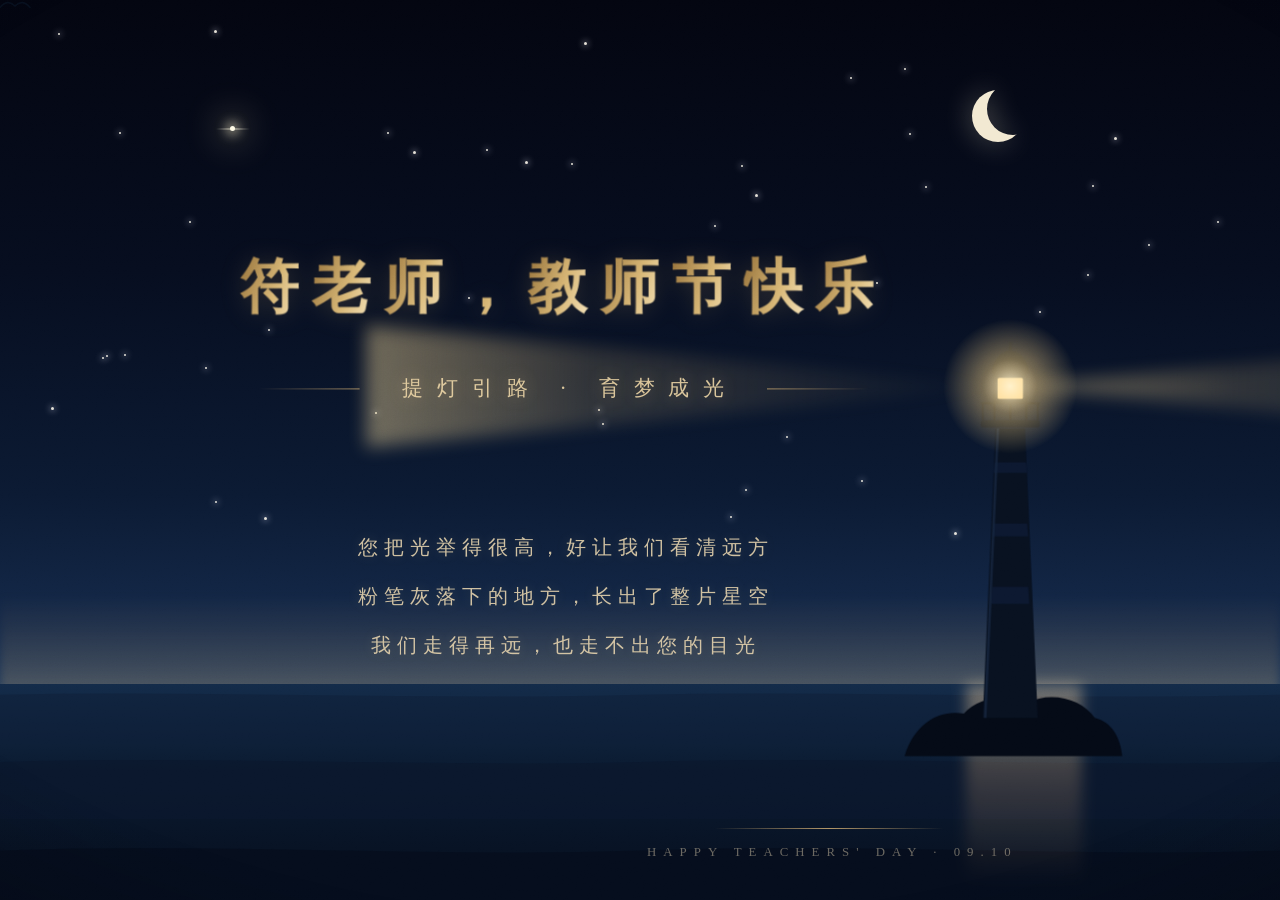
==== commit 7bcc7b80: "Lighthouse night theme: fu" ====
--- a/fu/index.html
+++ b/fu/index.html
@@ -4,8 +4,8 @@
     <meta charset="UTF-8" />
     <meta name="viewport" content="width=device-width, initial-scale=1.0" />
     <title>教师节快乐 · 符老师</title>
-    <script type="module" crossorigin src="./assets/index-AX495oP7.js"></script>
-    <link rel="stylesheet" crossorigin href="./assets/index-Cz5PBPqG.css">
+    <script type="module" crossorigin src="./assets/index-DUuFG8rj.js"></script>
+    <link rel="stylesheet" crossorigin href="./assets/index-yEHtXCrJ.css">
   </head>
   <body>
     <div id="root"></div>
--- a/fu/assets/index-yEHtXCrJ.css
+++ b/fu/assets/index-yEHtXCrJ.css
@@ -0,0 +1 @@
+*,:before,:after{--tw-border-spacing-x: 0;--tw-border-spacing-y: 0;--tw-translate-x: 0;--tw-translate-y: 0;--tw-rotate: 0;--tw-skew-x: 0;--tw-skew-y: 0;--tw-scale-x: 1;--tw-scale-y: 1;--tw-pan-x: ;--tw-pan-y: ;--tw-pinch-zoom: ;--tw-scroll-snap-strictness: proximity;--tw-gradient-from-position: ;--tw-gradient-via-position: ;--tw-gradient-to-position: ;--tw-ordinal: ;--tw-slashed-zero: ;--tw-numeric-figure: ;--tw-numeric-spacing: ;--tw-numeric-fraction: ;--tw-ring-inset: ;--tw-ring-offset-width: 0px;--tw-ring-offset-color: #fff;--tw-ring-color: rgb(59 130 246 / .5);--tw-ring-offset-shadow: 0 0 #0000;--tw-ring-shadow: 0 0 #0000;--tw-shadow: 0 0 #0000;--tw-shadow-colored: 0 0 #0000;--tw-blur: ;--tw-brightness: ;--tw-contrast: ;--tw-grayscale: ;--tw-hue-rotate: ;--tw-invert: ;--tw-saturate: ;--tw-sepia: ;--tw-drop-shadow: ;--tw-backdrop-blur: ;--tw-backdrop-brightness: ;--tw-backdrop-contrast: ;--tw-backdrop-grayscale: ;--tw-backdrop-hue-rotate: ;--tw-backdrop-invert: ;--tw-backdrop-opacity: ;--tw-backdrop-saturate: ;--tw-backdrop-sepia: ;--tw-contain-size: ;--tw-contain-layout: ;--tw-contain-paint: ;--tw-contain-style: }::backdrop{--tw-border-spacing-x: 0;--tw-border-spacing-y: 0;--tw-translate-x: 0;--tw-translate-y: 0;--tw-rotate: 0;--tw-skew-x: 0;--tw-skew-y: 0;--tw-scale-x: 1;--tw-scale-y: 1;--tw-pan-x: ;--tw-pan-y: ;--tw-pinch-zoom: ;--tw-scroll-snap-strictness: proximity;--tw-gradient-from-position: ;--tw-gradient-via-position: ;--tw-gradient-to-position: ;--tw-ordinal: ;--tw-slashed-zero: ;--tw-numeric-figure: ;--tw-numeric-spacing: ;--tw-numeric-fraction: ;--tw-ring-inset: ;--tw-ring-offset-width: 0px;--tw-ring-offset-color: #fff;--tw-ring-color: rgb(59 130 246 / .5);--tw-ring-offset-shadow: 0 0 #0000;--tw-ring-shadow: 0 0 #0000;--tw-shadow: 0 0 #0000;--tw-shadow-colored: 0 0 #0000;--tw-blur: ;--tw-brightness: ;--tw-contrast: ;--tw-grayscale: ;--tw-hue-rotate: ;--tw-invert: ;--tw-saturate: ;--tw-sepia: ;--tw-drop-shadow: ;--tw-backdrop-blur: ;--tw-backdrop-brightness: ;--tw-backdrop-contrast: ;--tw-backdrop-grayscale: ;--tw-backdrop-hue-rotate: ;--tw-backdrop-invert: ;--tw-backdrop-opacity: ;--tw-backdrop-saturate: ;--tw-backdrop-sepia: ;--tw-contain-size: ;--tw-contain-layout: ;--tw-contain-paint: ;--tw-contain-style: }*,:before,:after{box-sizing:border-box;border-width:0;border-style:solid;border-color:#e5e7eb}:before,:after{--tw-content: ""}html,:host{line-height:1.5;-webkit-text-size-adjust:100%;-moz-tab-size:4;-o-tab-size:4;tab-size:4;font-family:ui-sans-serif,system-ui,sans-serif,"Apple Color Emoji","Segoe UI Emoji",Segoe UI Symbol,"Noto Color Emoji";font-feature-settings:normal;font-variation-settings:normal;-webkit-tap-highlight-color:transparent}body{margin:0;line-height:inherit}hr{height:0;color:inherit;border-top-width:1px}abbr:where([title]){-webkit-text-decoration:underline dotted;text-decoration:underline dotted}h1,h2,h3,h4,h5,h6{font-size:inherit;font-weight:inherit}a{color:inherit;text-decoration:inherit}b,strong{font-weight:bolder}code,kbd,samp,pre{font-family:ui-monospace,SFMono-Regular,Menlo,Monaco,Consolas,Liberation Mono,Courier New,monospace;font-feature-settings:normal;font-variation-settings:normal;font-size:1em}small{font-size:80%}sub,sup{font-size:75%;line-height:0;position:relative;vertical-align:baseline}sub{bottom:-.25em}sup{top:-.5em}table{text-indent:0;border-color:inherit;border-collapse:collapse}button,input,optgroup,select,textarea{font-family:inherit;font-feature-settings:inherit;font-variation-settings:inherit;font-size:100%;font-weight:inherit;line-height:inherit;letter-spacing:inherit;color:inherit;margin:0;padding:0}button,select{text-transform:none}button,input:where([type=button]),input:where([type=reset]),input:where([type=submit]){-webkit-appearance:button;background-color:transparent;background-image:none}:-moz-focusring{outline:auto}:-moz-ui-invalid{box-shadow:none}progress{vertical-align:baseline}::-webkit-inner-spin-button,::-webkit-outer-spin-button{height:auto}[type=search]{-webkit-appearance:textfield;outline-offset:-2px}::-webkit-search-decoration{-webkit-appearance:none}::-webkit-file-upload-button{-webkit-appearance:button;font:inherit}summary{display:list-item}blockquote,dl,dd,h1,h2,h3,h4,h5,h6,hr,figure,p,pre{margin:0}fieldset{margin:0;padding:0}legend{padding:0}ol,ul,menu{list-style:none;margin:0;padding:0}dialog{padding:0}textarea{resize:vertical}input::-moz-placeholder,textarea::-moz-placeholder{opacity:1;color:#9ca3af}input::placeholder,textarea::placeholder{opacity:1;color:#9ca3af}button,[role=button]{cursor:pointer}:disabled{cursor:default}img,svg,video,canvas,audio,iframe,embed,object{display:block;vertical-align:middle}img,video{max-width:100%;height:auto}[hidden]:where(:not([hidden=until-found])){display:none}:root{--background: 0 0% 100%;--foreground: 240 10% 3.9%;--card: 0 0% 100%;--card-foreground: 240 10% 3.9%;--popover: 0 0% 100%;--popover-foreground: 240 10% 3.9%;--primary: 240 5.9% 10%;--primary-foreground: 0 0% 98%;--secondary: 240 4.8% 95.9%;--secondary-foreground: 240 5.9% 10%;--muted: 240 4.8% 95.9%;--muted-foreground: 240 3.8% 46.1%;--accent: 240 4.8% 95.9%;--accent-foreground: 240 5.9% 10%;--destructive: 0 84.2% 60.2%;--destructive-foreground: 0 0% 98%;--border: 240 5.9% 90%;--input: 240 5.9% 90%;--ring: 240 5.9% 10%;--radius: .625rem;--sidebar-background: 0 0% 98%;--sidebar-foreground: 240 5.3% 26.1%;--sidebar-primary: 240 5.9% 10%;--sidebar-primary-foreground: 0 0% 98%;--sidebar-accent: 240 4.8% 95.9%;--sidebar-accent-foreground: 240 5.9% 10%;--sidebar-border: 220 13% 91%;--sidebar-ring: 217.2 91.2% 59.8%}.dark{--background: 240 10% 3.9%;--foreground: 0 0% 98%;--card: 240 10% 3.9%;--card-foreground: 0 0% 98%;--popover: 240 10% 3.9%;--popover-foreground: 0 0% 98%;--primary: 0 0% 98%;--primary-foreground: 240 5.9% 10%;--secondary: 240 3.7% 15.9%;--secondary-foreground: 0 0% 98%;--muted: 240 3.7% 15.9%;--muted-foreground: 240 5% 64.9%;--accent: 240 3.7% 15.9%;--accent-foreground: 0 0% 98%;--destructive: 0 62.8% 30.6%;--destructive-foreground: 0 0% 98%;--border: 240 3.7% 15.9%;--input: 240 3.7% 15.9%;--ring: 240 4.9% 83.9%;--sidebar-background: 240 5.9% 10%;--sidebar-foreground: 240 4.8% 95.9%;--sidebar-primary: 224.3 76.3% 48%;--sidebar-primary-foreground: 0 0% 100%;--sidebar-accent: 240 3.7% 15.9%;--sidebar-accent-foreground: 240 4.8% 95.9%;--sidebar-border: 240 3.7% 15.9%;--sidebar-ring: 217.2 91.2% 59.8%}*{border-color:hsl(var(--border))}body{background-color:hsl(var(--background));color:hsl(var(--foreground))}.sr-only{position:absolute;width:1px;height:1px;padding:0;margin:-1px;overflow:hidden;clip:rect(0,0,0,0);white-space:nowrap;border-width:0}.pointer-events-none{pointer-events:none}.visible{visibility:visible}.invisible{visibility:hidden}.fixed{position:fixed}.absolute{position:absolute}.relative{position:relative}.inset-0{inset:0}.inset-x-0{left:0;right:0}.inset-y-0{top:0;bottom:0}.-bottom-12{bottom:-3rem}.-left-12{left:-3rem}.-right-12{right:-3rem}.-top-12{top:-3rem}.bottom-0{bottom:0}.left-0{left:0}.left-1\/2{left:50%}.left-2{left:.5rem}.left-\[50\%\]{left:50%}.right-0{right:0}.right-1{right:.25rem}.right-2{right:.5rem}.right-3{right:.75rem}.right-4{right:1rem}.top-0{top:0}.top-1\.5{top:.375rem}.top-1\/2{top:50%}.top-3\.5{top:.875rem}.top-4{top:1rem}.top-\[1px\]{top:1px}.top-\[50\%\]{top:50%}.top-\[60\%\]{top:60%}.top-full{top:100%}.isolate{isolation:isolate}.z-10{z-index:10}.z-20{z-index:20}.z-50{z-index:50}.z-\[1\]{z-index:1}.order-first{order:-9999}.order-last{order:9999}.col-start-2{grid-column-start:2}.row-span-2{grid-row:span 2 / span 2}.row-start-1{grid-row-start:1}.\!m-0{margin:0!important}.-mx-1{margin-left:-.25rem;margin-right:-.25rem}.-my-2{margin-top:-.5rem;margin-bottom:-.5rem}.mx-2{margin-left:.5rem;margin-right:.5rem}.mx-3\.5{margin-left:.875rem;margin-right:.875rem}.mx-auto{margin-left:auto;margin-right:auto}.my-0{margin-top:0;margin-bottom:0}.my-0\.5{margin-top:.125rem;margin-bottom:.125rem}.my-1{margin-top:.25rem;margin-bottom:.25rem}.-ml-4{margin-left:-1rem}.-mt-4{margin-top:-1rem}.mb-2{margin-bottom:.5rem}.mb-3{margin-bottom:.75rem}.ml-1{margin-left:.25rem}.ml-4{margin-left:1rem}.ml-auto{margin-left:auto}.mt-1\.5{margin-top:.375rem}.mt-2{margin-top:.5rem}.mt-4{margin-top:1rem}.mt-auto{margin-top:auto}.line-clamp-1{overflow:hidden;display:-webkit-box;-webkit-box-orient:vertical;-webkit-line-clamp:1}.line-clamp-2{overflow:hidden;display:-webkit-box;-webkit-box-orient:vertical;-webkit-line-clamp:2}.block{display:block}.flex{display:flex}.inline-flex{display:inline-flex}.table{display:table}.table-caption{display:table-caption}.table-cell{display:table-cell}.table-row{display:table-row}.grid{display:grid}.hidden{display:none}.aspect-square{aspect-ratio:1 / 1}.aspect-video{aspect-ratio:16 / 9}.size-10{width:2.5rem;height:2.5rem}.size-2{width:.5rem;height:.5rem}.size-2\.5{width:.625rem;height:.625rem}.size-3{width:.75rem;height:.75rem}.size-3\.5{width:.875rem;height:.875rem}.size-4{width:1rem;height:1rem}.size-6{width:1.5rem;height:1.5rem}.size-7{width:1.75rem;height:1.75rem}.size-8{width:2rem;height:2rem}.size-9{width:2.25rem;height:2.25rem}.size-auto{width:auto;height:auto}.size-full{width:100%;height:100%}.h-1\.5{height:.375rem}.h-10{height:2.5rem}.h-12{height:3rem}.h-2{height:.5rem}.h-2\.5{height:.625rem}.h-4{height:1rem}.h-5{height:1.25rem}.h-6{height:1.5rem}.h-7{height:1.75rem}.h-8{height:2rem}.h-9{height:2.25rem}.h-\[1\.15rem\]{height:1.15rem}.h-\[calc\(100\%-1px\)\]{height:calc(100% - 1px)}.h-\[var\(--radix-navigation-menu-viewport-height\)\]{height:var(--radix-navigation-menu-viewport-height)}.h-\[var\(--radix-select-trigger-height\)\]{height:var(--radix-select-trigger-height)}.h-auto{height:auto}.h-full{height:100%}.h-px{height:1px}.h-svh{height:100svh}.max-h-\[300px\]{max-height:300px}.min-h-0{min-height:0px}.min-h-16{min-height:4rem}.min-h-4{min-height:1rem}.min-h-svh{min-height:100svh}.w-0{width:0px}.w-1{width:.25rem}.w-2{width:.5rem}.w-2\.5{width:.625rem}.w-3{width:.75rem}.w-3\/4{width:75%}.w-4{width:1rem}.w-5{width:1.25rem}.w-64{width:16rem}.w-72{width:18rem}.w-8{width:2rem}.w-9{width:2.25rem}.w-\[100px\]{width:100px}.w-auto{width:auto}.w-fit{width:-moz-fit-content;width:fit-content}.w-full{width:100%}.w-max{width:-moz-max-content;width:max-content}.w-px{width:1px}.min-w-0{min-width:0px}.min-w-10{min-width:2.5rem}.min-w-5{min-width:1.25rem}.min-w-8{min-width:2rem}.min-w-9{min-width:2.25rem}.min-w-\[12rem\]{min-width:12rem}.min-w-\[8rem\]{min-width:8rem}.min-w-\[var\(--radix-select-trigger-width\)\]{min-width:var(--radix-select-trigger-width)}.max-w-\[calc\(100\%-2rem\)\]{max-width:calc(100% - 2rem)}.max-w-max{max-width:-moz-max-content;max-width:max-content}.max-w-sm{max-width:24rem}.flex-1{flex:1 1 0%}.shrink-0{flex-shrink:0}.grow{flex-grow:1}.grow-0{flex-grow:0}.basis-full{flex-basis:100%}.caption-bottom{caption-side:bottom}.border-collapse{border-collapse:collapse}.-translate-x-1\/2{--tw-translate-x: -50%;transform:translate(var(--tw-translate-x),var(--tw-translate-y)) rotate(var(--tw-rotate)) skew(var(--tw-skew-x)) skewY(var(--tw-skew-y)) scaleX(var(--tw-scale-x)) scaleY(var(--tw-scale-y))}.-translate-x-px{--tw-translate-x: -1px;transform:translate(var(--tw-translate-x),var(--tw-translate-y)) rotate(var(--tw-rotate)) skew(var(--tw-skew-x)) skewY(var(--tw-skew-y)) scaleX(var(--tw-scale-x)) scaleY(var(--tw-scale-y))}.-translate-y-1\/2{--tw-translate-y: -50%;transform:translate(var(--tw-translate-x),var(--tw-translate-y)) rotate(var(--tw-rotate)) skew(var(--tw-skew-x)) skewY(var(--tw-skew-y)) scaleX(var(--tw-scale-x)) scaleY(var(--tw-scale-y))}.translate-x-\[-50\%\]{--tw-translate-x: -50%;transform:translate(var(--tw-translate-x),var(--tw-translate-y)) rotate(var(--tw-rotate)) skew(var(--tw-skew-x)) skewY(var(--tw-skew-y)) scaleX(var(--tw-scale-x)) scaleY(var(--tw-scale-y))}.translate-x-px{--tw-translate-x: 1px;transform:translate(var(--tw-translate-x),var(--tw-translate-y)) rotate(var(--tw-rotate)) skew(var(--tw-skew-x)) skewY(var(--tw-skew-y)) scaleX(var(--tw-scale-x)) scaleY(var(--tw-scale-y))}.translate-y-0\.5{--tw-translate-y: .125rem;transform:translate(var(--tw-translate-x),var(--tw-translate-y)) rotate(var(--tw-rotate)) skew(var(--tw-skew-x)) skewY(var(--tw-skew-y)) scaleX(var(--tw-scale-x)) scaleY(var(--tw-scale-y))}.translate-y-\[-50\%\]{--tw-translate-y: -50%;transform:translate(var(--tw-translate-x),var(--tw-translate-y)) rotate(var(--tw-rotate)) skew(var(--tw-skew-x)) skewY(var(--tw-skew-y)) scaleX(var(--tw-scale-x)) scaleY(var(--tw-scale-y))}.translate-y-\[calc\(-50\%_-_2px\)\]{--tw-translate-y: calc(-50% - 2px) ;transform:translate(var(--tw-translate-x),var(--tw-translate-y)) rotate(var(--tw-rotate)) skew(var(--tw-skew-x)) skewY(var(--tw-skew-y)) scaleX(var(--tw-scale-x)) scaleY(var(--tw-scale-y))}.rotate-45{--tw-rotate: 45deg;transform:translate(var(--tw-translate-x),var(--tw-translate-y)) rotate(var(--tw-rotate)) skew(var(--tw-skew-x)) skewY(var(--tw-skew-y)) scaleX(var(--tw-scale-x)) scaleY(var(--tw-scale-y))}.rotate-90{--tw-rotate: 90deg;transform:translate(var(--tw-translate-x),var(--tw-translate-y)) rotate(var(--tw-rotate)) skew(var(--tw-skew-x)) skewY(var(--tw-skew-y)) scaleX(var(--tw-scale-x)) scaleY(var(--tw-scale-y))}.transform{transform:translate(var(--tw-translate-x),var(--tw-translate-y)) rotate(var(--tw-rotate)) skew(var(--tw-skew-x)) skewY(var(--tw-skew-y)) scaleX(var(--tw-scale-x)) scaleY(var(--tw-scale-y))}@keyframes caret-blink{0%,70%,to{opacity:1}20%,50%{opacity:0}}.animate-caret-blink{animation:caret-blink 1.25s ease-out infinite}@keyframes pulse{50%{opacity:.5}}.animate-pulse{animation:pulse 2s cubic-bezier(.4,0,.6,1) infinite}@keyframes spin{to{transform:rotate(360deg)}}.animate-spin{animation:spin 1s linear infinite}.cursor-default{cursor:default}.cursor-text{cursor:text}.touch-none{touch-action:none}.select-none{-webkit-user-select:none;-moz-user-select:none;user-select:none}.resize-none{resize:none}.scroll-my-1{scroll-margin-top:.25rem;scroll-margin-bottom:.25rem}.scroll-py-1{scroll-padding-top:.25rem;scroll-padding-bottom:.25rem}.list-disc{list-style-type:disc}.list-none{list-style-type:none}.auto-rows-min{grid-auto-rows:min-content}.grid-cols-\[0_1fr\]{grid-template-columns:0 1fr}.grid-rows-\[auto_auto\]{grid-template-rows:auto auto}.flex-row{flex-direction:row}.flex-col{flex-direction:column}.flex-col-reverse{flex-direction:column-reverse}.flex-wrap{flex-wrap:wrap}.place-content-center{place-content:center}.items-start{align-items:flex-start}.items-end{align-items:flex-end}.items-center{align-items:center}.items-stretch{align-items:stretch}.justify-start{justify-content:flex-start}.justify-center{justify-content:center}.justify-between{justify-content:space-between}.justify-items-start{justify-items:start}.gap-0\.5{gap:.125rem}.gap-1{gap:.25rem}.gap-1\.5{gap:.375rem}.gap-2{gap:.5rem}.gap-2\.5{gap:.625rem}.gap-3{gap:.75rem}.gap-4{gap:1rem}.gap-6{gap:1.5rem}.gap-7{gap:1.75rem}.gap-\[--spacing\(var\(--gap\)\)\]{gap:var(--spacing(var(--gap)))}.gap-y-0\.5{row-gap:.125rem}.self-start{align-self:flex-start}.self-stretch{align-self:stretch}.justify-self-end{justify-self:end}.overflow-auto{overflow:auto}.overflow-hidden{overflow:hidden}.overflow-x-auto{overflow-x:auto}.overflow-y-auto{overflow-y:auto}.overflow-x-hidden{overflow-x:hidden}.whitespace-nowrap{white-space:nowrap}.text-balance{text-wrap:balance}.break-words{overflow-wrap:break-word}.rounded-\[2px\]{border-radius:2px}.rounded-\[4px\]{border-radius:4px}.rounded-\[calc\(var\(--radius\)-5px\)\]{border-radius:calc(var(--radius) - 5px)}.rounded-\[inherit\]{border-radius:inherit}.rounded-full{border-radius:9999px}.rounded-lg{border-radius:var(--radius)}.rounded-md{border-radius:calc(var(--radius) - 2px)}.rounded-none{border-radius:0}.rounded-sm{border-radius:calc(var(--radius) - 4px)}.rounded-xl{border-radius:calc(var(--radius) + 4px)}.rounded-xs{border-radius:calc(var(--radius) - 6px)}.rounded-l-md{border-top-left-radius:calc(var(--radius) - 2px);border-bottom-left-radius:calc(var(--radius) - 2px)}.rounded-r-md{border-top-right-radius:calc(var(--radius) - 2px);border-bottom-right-radius:calc(var(--radius) - 2px)}.rounded-tl-sm{border-top-left-radius:calc(var(--radius) - 4px)}.border{border-width:1px}.border-0{border-width:0px}.border-\[1\.5px\]{border-width:1.5px}.border-y{border-top-width:1px;border-bottom-width:1px}.border-b{border-bottom-width:1px}.border-l{border-left-width:1px}.border-r{border-right-width:1px}.border-t{border-top-width:1px}.border-dashed{border-style:dashed}.border-border{border-color:hsl(var(--border))}.border-border\/50{border-color:hsl(var(--border) / .5)}.border-input{border-color:hsl(var(--input))}.border-primary{border-color:hsl(var(--primary))}.border-sidebar-border{border-color:hsl(var(--sidebar-border))}.border-transparent{border-color:transparent}.border-l-transparent{border-left-color:transparent}.border-t-transparent{border-top-color:transparent}.bg-accent{background-color:hsl(var(--accent))}.bg-background{background-color:hsl(var(--background))}.bg-black\/50{background-color:#00000080}.bg-border{background-color:hsl(var(--border))}.bg-card{background-color:hsl(var(--card))}.bg-destructive{--tw-bg-opacity: 1;background-color:hsl(var(--destructive) / var(--tw-bg-opacity, 1))}.bg-foreground{background-color:hsl(var(--foreground))}.bg-input{background-color:hsl(var(--input))}.bg-muted{background-color:hsl(var(--muted))}.bg-muted\/50{background-color:hsl(var(--muted) / .5)}.bg-popover{background-color:hsl(var(--popover))}.bg-primary{background-color:hsl(var(--primary))}.bg-primary\/20{background-color:hsl(var(--primary) / .2)}.bg-secondary{background-color:hsl(var(--secondary))}.bg-sidebar{background-color:hsl(var(--sidebar-background))}.bg-sidebar-border{background-color:hsl(var(--sidebar-border))}.bg-transparent{background-color:transparent}.bg-white{--tw-bg-opacity: 1;background-color:rgb(255 255 255 / var(--tw-bg-opacity, 1))}.fill-current{fill:currentColor}.fill-foreground{fill:hsl(var(--foreground))}.fill-primary{fill:hsl(var(--primary))}.p-0{padding:0}.p-1{padding:.25rem}.p-2{padding:.5rem}.p-3{padding:.75rem}.p-4{padding:1rem}.p-6{padding:1.5rem}.p-\[3px\]{padding:3px}.p-px{padding:1px}.px-1{padding-left:.25rem;padding-right:.25rem}.px-1\.5{padding-left:.375rem;padding-right:.375rem}.px-2{padding-left:.5rem;padding-right:.5rem}.px-2\.5{padding-left:.625rem;padding-right:.625rem}.px-3{padding-left:.75rem;padding-right:.75rem}.px-4{padding-left:1rem;padding-right:1rem}.px-6{padding-left:1.5rem;padding-right:1.5rem}.py-0\.5{padding-top:.125rem;padding-bottom:.125rem}.py-1{padding-top:.25rem;padding-bottom:.25rem}.py-1\.5{padding-top:.375rem;padding-bottom:.375rem}.py-2{padding-top:.5rem;padding-bottom:.5rem}.py-3{padding-top:.75rem;padding-bottom:.75rem}.py-4{padding-top:1rem;padding-bottom:1rem}.py-6{padding-top:1.5rem;padding-bottom:1.5rem}.pb-3{padding-bottom:.75rem}.pb-4{padding-bottom:1rem}.pl-2{padding-left:.5rem}.pl-3{padding-left:.75rem}.pl-4{padding-left:1rem}.pl-8{padding-left:2rem}.pr-1{padding-right:.25rem}.pr-2{padding-right:.5rem}.pr-2\.5{padding-right:.625rem}.pr-3{padding-right:.75rem}.pr-8{padding-right:2rem}.pt-0{padding-top:0}.pt-3{padding-top:.75rem}.pt-4{padding-top:1rem}.text-left{text-align:left}.text-center{text-align:center}.align-middle{vertical-align:middle}.font-mono{font-family:ui-monospace,SFMono-Regular,Menlo,Monaco,Consolas,Liberation Mono,Courier New,monospace}.font-sans{font-family:ui-sans-serif,system-ui,sans-serif,"Apple Color Emoji","Segoe UI Emoji",Segoe UI Symbol,"Noto Color Emoji"}.text-\[0\.8rem\]{font-size:.8rem}.text-base{font-size:1rem;line-height:1.5rem}.text-lg{font-size:1.125rem;line-height:1.75rem}.text-sm{font-size:.875rem;line-height:1.25rem}.text-sm\/relaxed{font-size:.875rem;line-height:1.625}.text-xs{font-size:.75rem;line-height:1rem}.font-medium{font-weight:500}.font-normal{font-weight:400}.font-semibold{font-weight:600}.tabular-nums{--tw-numeric-spacing: tabular-nums;font-variant-numeric:var(--tw-ordinal) var(--tw-slashed-zero) var(--tw-numeric-figure) var(--tw-numeric-spacing) var(--tw-numeric-fraction)}.leading-none{line-height:1}.leading-normal{line-height:1.5}.leading-snug{line-height:1.375}.tracking-tight{letter-spacing:-.025em}.tracking-widest{letter-spacing:.1em}.text-accent-foreground{color:hsl(var(--accent-foreground))}.text-background{color:hsl(var(--background))}.text-card-foreground{color:hsl(var(--card-foreground))}.text-current{color:currentColor}.text-destructive{--tw-text-opacity: 1;color:hsl(var(--destructive) / var(--tw-text-opacity, 1))}.text-foreground{color:hsl(var(--foreground))}.text-muted-foreground{color:hsl(var(--muted-foreground))}.text-popover-foreground{color:hsl(var(--popover-foreground))}.text-primary{color:hsl(var(--primary))}.text-primary-foreground{color:hsl(var(--primary-foreground))}.text-secondary-foreground{color:hsl(var(--secondary-foreground))}.text-sidebar-foreground{color:hsl(var(--sidebar-foreground))}.text-sidebar-foreground\/70{color:hsl(var(--sidebar-foreground) / .7)}.text-white{--tw-text-opacity: 1;color:rgb(255 255 255 / var(--tw-text-opacity, 1))}.underline-offset-4{text-underline-offset:4px}.opacity-0{opacity:0}.opacity-50{opacity:.5}.opacity-70{opacity:.7}.shadow{--tw-shadow: 0 1px 3px 0 rgb(0 0 0 / .1), 0 1px 2px -1px rgb(0 0 0 / .1);--tw-shadow-colored: 0 1px 3px 0 var(--tw-shadow-color), 0 1px 2px -1px var(--tw-shadow-color);box-shadow:var(--tw-ring-offset-shadow, 0 0 #0000),var(--tw-ring-shadow, 0 0 #0000),var(--tw-shadow)}.shadow-\[0_0_0_1px_hsl\(var\(--sidebar-border\)\)\]{--tw-shadow: 0 0 0 1px hsl(var(--sidebar-border));--tw-shadow-colored: 0 0 0 1px var(--tw-shadow-color);box-shadow:var(--tw-ring-offset-shadow, 0 0 #0000),var(--tw-ring-shadow, 0 0 #0000),var(--tw-shadow)}.shadow-lg{--tw-shadow: 0 10px 15px -3px rgb(0 0 0 / .1), 0 4px 6px -4px rgb(0 0 0 / .1);--tw-shadow-colored: 0 10px 15px -3px var(--tw-shadow-color), 0 4px 6px -4px var(--tw-shadow-color);box-shadow:var(--tw-ring-offset-shadow, 0 0 #0000),var(--tw-ring-shadow, 0 0 #0000),var(--tw-shadow)}.shadow-md{--tw-shadow: 0 4px 6px -1px rgb(0 0 0 / .1), 0 2px 4px -2px rgb(0 0 0 / .1);--tw-shadow-colored: 0 4px 6px -1px var(--tw-shadow-color), 0 2px 4px -2px var(--tw-shadow-color);box-shadow:var(--tw-ring-offset-shadow, 0 0 #0000),var(--tw-ring-shadow, 0 0 #0000),var(--tw-shadow)}.shadow-none{--tw-shadow: 0 0 #0000;--tw-shadow-colored: 0 0 #0000;box-shadow:var(--tw-ring-offset-shadow, 0 0 #0000),var(--tw-ring-shadow, 0 0 #0000),var(--tw-shadow)}.shadow-sm{--tw-shadow: 0 1px 2px 0 rgb(0 0 0 / .05);--tw-shadow-colored: 0 1px 2px 0 var(--tw-shadow-color);box-shadow:var(--tw-ring-offset-shadow, 0 0 #0000),var(--tw-ring-shadow, 0 0 #0000),var(--tw-shadow)}.shadow-xl{--tw-shadow: 0 20px 25px -5px rgb(0 0 0 / .1), 0 8px 10px -6px rgb(0 0 0 / .1);--tw-shadow-colored: 0 20px 25px -5px var(--tw-shadow-color), 0 8px 10px -6px var(--tw-shadow-color);box-shadow:var(--tw-ring-offset-shadow, 0 0 #0000),var(--tw-ring-shadow, 0 0 #0000),var(--tw-shadow)}.shadow-xs{--tw-shadow: 0 1px 2px 0 rgb(0 0 0 / .05);--tw-shadow-colored: 0 1px 2px 0 var(--tw-shadow-color);box-shadow:var(--tw-ring-offset-shadow, 0 0 #0000),var(--tw-ring-shadow, 0 0 #0000),var(--tw-shadow)}.outline-none{outline:2px solid transparent;outline-offset:2px}.outline{outline-style:solid}.ring-0{--tw-ring-offset-shadow: var(--tw-ring-inset) 0 0 0 var(--tw-ring-offset-width) var(--tw-ring-offset-color);--tw-ring-shadow: var(--tw-ring-inset) 0 0 0 calc(0px + var(--tw-ring-offset-width)) var(--tw-ring-color);box-shadow:var(--tw-ring-offset-shadow),var(--tw-ring-shadow),var(--tw-shadow, 0 0 #0000)}.ring-ring\/50{--tw-ring-color: hsl(var(--ring) / .5)}.ring-sidebar-ring{--tw-ring-color: hsl(var(--sidebar-ring))}.ring-offset-background{--tw-ring-offset-color: hsl(var(--background))}.filter{filter:var(--tw-blur) var(--tw-brightness) var(--tw-contrast) var(--tw-grayscale) var(--tw-hue-rotate) var(--tw-invert) var(--tw-saturate) var(--tw-sepia) var(--tw-drop-shadow)}.transition{transition-property:color,background-color,border-color,text-decoration-color,fill,stroke,opacity,box-shadow,transform,filter,backdrop-filter;transition-timing-function:cubic-bezier(.4,0,.2,1);transition-duration:.15s}.transition-\[color\,box-shadow\]{transition-property:color,box-shadow;transition-timing-function:cubic-bezier(.4,0,.2,1);transition-duration:.15s}.transition-\[left\,right\,width\]{transition-property:left,right,width;transition-timing-function:cubic-bezier(.4,0,.2,1);transition-duration:.15s}.transition-\[margin\,opacity\]{transition-property:margin,opacity;transition-timing-function:cubic-bezier(.4,0,.2,1);transition-duration:.15s}.transition-\[width\,height\,padding\]{transition-property:width,height,padding;transition-timing-function:cubic-bezier(.4,0,.2,1);transition-duration:.15s}.transition-\[width\]{transition-property:width;transition-timing-function:cubic-bezier(.4,0,.2,1);transition-duration:.15s}.transition-all{transition-property:all;transition-timing-function:cubic-bezier(.4,0,.2,1);transition-duration:.15s}.transition-colors{transition-property:color,background-color,border-color,text-decoration-color,fill,stroke;transition-timing-function:cubic-bezier(.4,0,.2,1);transition-duration:.15s}.transition-none{transition-property:none}.transition-opacity{transition-property:opacity;transition-timing-function:cubic-bezier(.4,0,.2,1);transition-duration:.15s}.transition-shadow{transition-property:box-shadow;transition-timing-function:cubic-bezier(.4,0,.2,1);transition-duration:.15s}.transition-transform{transition-property:transform;transition-timing-function:cubic-bezier(.4,0,.2,1);transition-duration:.15s}.duration-100{transition-duration:.1s}.duration-1000{transition-duration:1s}.duration-200{transition-duration:.2s}.duration-300{transition-duration:.3s}.ease-in-out{transition-timing-function:cubic-bezier(.4,0,.2,1)}.ease-linear{transition-timing-function:linear}@keyframes enter{0%{opacity:var(--tw-enter-opacity, 1);transform:translate3d(var(--tw-enter-translate-x, 0),var(--tw-enter-translate-y, 0),0) scale3d(var(--tw-enter-scale, 1),var(--tw-enter-scale, 1),var(--tw-enter-scale, 1)) rotate(var(--tw-enter-rotate, 0))}}@keyframes exit{to{opacity:var(--tw-exit-opacity, 1);transform:translate3d(var(--tw-exit-translate-x, 0),var(--tw-exit-translate-y, 0),0) scale3d(var(--tw-exit-scale, 1),var(--tw-exit-scale, 1),var(--tw-exit-scale, 1)) rotate(var(--tw-exit-rotate, 0))}}.animate-in{animation-name:enter;animation-duration:.15s;--tw-enter-opacity: initial;--tw-enter-scale: initial;--tw-enter-rotate: initial;--tw-enter-translate-x: initial;--tw-enter-translate-y: initial}.fade-in-0{--tw-enter-opacity: 0}.zoom-in-95{--tw-enter-scale: .95}.duration-100{animation-duration:.1s}.duration-1000{animation-duration:1s}.duration-200{animation-duration:.2s}.duration-300{animation-duration:.3s}.ease-in-out{animation-timing-function:cubic-bezier(.4,0,.2,1)}.ease-linear{animation-timing-function:linear}.\[--cell-size\:--spacing\(8\)\]{--cell-size: var(--spacing(8))}.selection\:bg-primary *::-moz-selection{background-color:hsl(var(--primary))}.selection\:bg-primary *::selection{background-color:hsl(var(--primary))}.selection\:text-primary-foreground *::-moz-selection{color:hsl(var(--primary-foreground))}.selection\:text-primary-foreground *::selection{color:hsl(var(--primary-foreground))}.selection\:bg-primary::-moz-selection{background-color:hsl(var(--primary))}.selection\:bg-primary::selection{background-color:hsl(var(--primary))}.selection\:text-primary-foreground::-moz-selection{color:hsl(var(--primary-foreground))}.selection\:text-primary-foreground::selection{color:hsl(var(--primary-foreground))}.file\:inline-flex::file-selector-button{display:inline-flex}.file\:h-7::file-selector-button{height:1.75rem}.file\:border-0::file-selector-button{border-width:0px}.file\:bg-transparent::file-selector-button{background-color:transparent}.file\:text-sm::file-selector-button{font-size:.875rem;line-height:1.25rem}.file\:font-medium::file-selector-button{font-weight:500}.file\:text-foreground::file-selector-button{color:hsl(var(--foreground))}.placeholder\:text-muted-foreground::-moz-placeholder{color:hsl(var(--muted-foreground))}.placeholder\:text-muted-foreground::placeholder{color:hsl(var(--muted-foreground))}.after\:absolute:after{content:var(--tw-content);position:absolute}.after\:-inset-2:after{content:var(--tw-content);inset:-.5rem}.after\:inset-y-0:after{content:var(--tw-content);top:0;bottom:0}.after\:left-1\/2:after{content:var(--tw-content);left:50%}.after\:w-1:after{content:var(--tw-content);width:.25rem}.after\:w-\[2px\]:after{content:var(--tw-content);width:2px}.after\:-translate-x-1\/2:after{content:var(--tw-content);--tw-translate-x: -50%;transform:translate(var(--tw-translate-x),var(--tw-translate-y)) rotate(var(--tw-rotate)) skew(var(--tw-skew-x)) skewY(var(--tw-skew-y)) scaleX(var(--tw-scale-x)) scaleY(var(--tw-scale-y))}.first\:rounded-l-md:first-child{border-top-left-radius:calc(var(--radius) - 2px);border-bottom-left-radius:calc(var(--radius) - 2px)}.first\:border-l:first-child{border-left-width:1px}.last\:mt-0:last-child{margin-top:0}.last\:rounded-r-md:last-child{border-top-right-radius:calc(var(--radius) - 2px);border-bottom-right-radius:calc(var(--radius) - 2px)}.last\:border-b-0:last-child{border-bottom-width:0px}.hover\:bg-accent:hover{background-color:hsl(var(--accent))}.hover\:bg-destructive\/90:hover{background-color:hsl(var(--destructive) / .9)}.hover\:bg-muted:hover{background-color:hsl(var(--muted))}.hover\:bg-muted\/50:hover{background-color:hsl(var(--muted) / .5)}.hover\:bg-primary\/90:hover{background-color:hsl(var(--primary) / .9)}.hover\:bg-secondary\/80:hover{background-color:hsl(var(--secondary) / .8)}.hover\:bg-sidebar-accent:hover{background-color:hsl(var(--sidebar-accent))}.hover\:text-accent-foreground:hover{color:hsl(var(--accent-foreground))}.hover\:text-foreground:hover{color:hsl(var(--foreground))}.hover\:text-muted-foreground:hover{color:hsl(var(--muted-foreground))}.hover\:text-sidebar-accent-foreground:hover{color:hsl(var(--sidebar-accent-foreground))}.hover\:underline:hover{text-decoration-line:underline}.hover\:opacity-100:hover{opacity:1}.hover\:shadow-\[0_0_0_1px_hsl\(var\(--sidebar-accent\)\)\]:hover{--tw-shadow: 0 0 0 1px hsl(var(--sidebar-accent));--tw-shadow-colored: 0 0 0 1px var(--tw-shadow-color);box-shadow:var(--tw-ring-offset-shadow, 0 0 #0000),var(--tw-ring-shadow, 0 0 #0000),var(--tw-shadow)}.hover\:ring-4:hover{--tw-ring-offset-shadow: var(--tw-ring-inset) 0 0 0 var(--tw-ring-offset-width) var(--tw-ring-offset-color);--tw-ring-shadow: var(--tw-ring-inset) 0 0 0 calc(4px + var(--tw-ring-offset-width)) var(--tw-ring-color);box-shadow:var(--tw-ring-offset-shadow),var(--tw-ring-shadow),var(--tw-shadow, 0 0 #0000)}.hover\:after\:bg-sidebar-border:hover:after{content:var(--tw-content);background-color:hsl(var(--sidebar-border))}.focus\:z-10:focus{z-index:10}.focus\:bg-accent:focus{background-color:hsl(var(--accent))}.focus\:text-accent-foreground:focus{color:hsl(var(--accent-foreground))}.focus\:ring-2:focus{--tw-ring-offset-shadow: var(--tw-ring-inset) 0 0 0 var(--tw-ring-offset-width) var(--tw-ring-offset-color);--tw-ring-shadow: var(--tw-ring-inset) 0 0 0 calc(2px + var(--tw-ring-offset-width)) var(--tw-ring-color);box-shadow:var(--tw-ring-offset-shadow),var(--tw-ring-shadow),var(--tw-shadow, 0 0 #0000)}.focus\:ring-ring:focus{--tw-ring-color: hsl(var(--ring))}.focus\:ring-offset-2:focus{--tw-ring-offset-width: 2px}.focus-visible\:z-10:focus-visible{z-index:10}.focus-visible\:border-ring:focus-visible{border-color:hsl(var(--ring))}.focus-visible\:outline-1:focus-visible{outline-width:1px}.focus-visible\:outline-ring:focus-visible{outline-color:hsl(var(--ring))}.focus-visible\:ring-0:focus-visible{--tw-ring-offset-shadow: var(--tw-ring-inset) 0 0 0 var(--tw-ring-offset-width) var(--tw-ring-offset-color);--tw-ring-shadow: var(--tw-ring-inset) 0 0 0 calc(0px + var(--tw-ring-offset-width)) var(--tw-ring-color);box-shadow:var(--tw-ring-offset-shadow),var(--tw-ring-shadow),var(--tw-shadow, 0 0 #0000)}.focus-visible\:ring-1:focus-visible{--tw-ring-offset-shadow: var(--tw-ring-inset) 0 0 0 var(--tw-ring-offset-width) var(--tw-ring-offset-color);--tw-ring-shadow: var(--tw-ring-inset) 0 0 0 calc(1px + var(--tw-ring-offset-width)) var(--tw-ring-color);box-shadow:var(--tw-ring-offset-shadow),var(--tw-ring-shadow),var(--tw-shadow, 0 0 #0000)}.focus-visible\:ring-2:focus-visible{--tw-ring-offset-shadow: var(--tw-ring-inset) 0 0 0 var(--tw-ring-offset-width) var(--tw-ring-offset-color);--tw-ring-shadow: var(--tw-ring-inset) 0 0 0 calc(2px + var(--tw-ring-offset-width)) var(--tw-ring-color);box-shadow:var(--tw-ring-offset-shadow),var(--tw-ring-shadow),var(--tw-shadow, 0 0 #0000)}.focus-visible\:ring-4:focus-visible{--tw-ring-offset-shadow: var(--tw-ring-inset) 0 0 0 var(--tw-ring-offset-width) var(--tw-ring-offset-color);--tw-ring-shadow: var(--tw-ring-inset) 0 0 0 calc(4px + var(--tw-ring-offset-width)) var(--tw-ring-color);box-shadow:var(--tw-ring-offset-shadow),var(--tw-ring-shadow),var(--tw-shadow, 0 0 #0000)}.focus-visible\:ring-\[3px\]:focus-visible{--tw-ring-offset-shadow: var(--tw-ring-inset) 0 0 0 var(--tw-ring-offset-width) var(--tw-ring-offset-color);--tw-ring-shadow: var(--tw-ring-inset) 0 0 0 calc(3px + var(--tw-ring-offset-width)) var(--tw-ring-color);box-shadow:var(--tw-ring-offset-shadow),var(--tw-ring-shadow),var(--tw-shadow, 0 0 #0000)}.focus-visible\:ring-destructive\/20:focus-visible{--tw-ring-color: hsl(var(--destructive) / .2)}.focus-visible\:ring-ring:focus-visible{--tw-ring-color: hsl(var(--ring))}.focus-visible\:ring-ring\/50:focus-visible{--tw-ring-color: hsl(var(--ring) / .5)}.focus-visible\:ring-offset-1:focus-visible{--tw-ring-offset-width: 1px}.active\:bg-sidebar-accent:active{background-color:hsl(var(--sidebar-accent))}.active\:text-sidebar-accent-foreground:active{color:hsl(var(--sidebar-accent-foreground))}.disabled\:pointer-events-none:disabled{pointer-events:none}.disabled\:cursor-not-allowed:disabled{cursor:not-allowed}.disabled\:opacity-50:disabled{opacity:.5}.group\/menu-item:focus-within .group-focus-within\/menu-item\:opacity-100{opacity:1}.group\/menu-item:hover .group-hover\/menu-item\:opacity-100{opacity:1}.peer\/menu-button:hover~.peer-hover\/menu-button\:text-sidebar-accent-foreground{color:hsl(var(--sidebar-accent-foreground))}.peer:disabled~.peer-disabled\:cursor-not-allowed{cursor:not-allowed}.peer:disabled~.peer-disabled\:opacity-50{opacity:.5}.has-\[\>button\]\:ml-\[-0\.45rem\]:has(>button){margin-left:-.45rem}.has-\[\>button\]\:mr-\[-0\.45rem\]:has(>button){margin-right:-.45rem}.has-\[\>kbd\]\:ml-\[-0\.35rem\]:has(>kbd){margin-left:-.35rem}.has-\[\>kbd\]\:mr-\[-0\.35rem\]:has(>kbd){margin-right:-.35rem}.has-\[\>\[data-align\=block-end\]\]\:h-auto:has(>[data-align=block-end]){height:auto}.has-\[\>\[data-align\=block-start\]\]\:h-auto:has(>[data-align=block-start]){height:auto}.has-\[\>textarea\]\:h-auto:has(>textarea){height:auto}.has-\[\>\[data-slot\=field\]\]\:w-full:has(>[data-slot=field]){width:100%}.has-\[\>svg\]\:grid-cols-\[calc\(var\(--spacing\)\*4\)_1fr\]:has(>svg){grid-template-columns:calc(var(--spacing) * 4) 1fr}.has-\[\>\[data-align\=block-end\]\]\:flex-col:has(>[data-align=block-end]){flex-direction:column}.has-\[\>\[data-align\=block-start\]\]\:flex-col:has(>[data-align=block-start]){flex-direction:column}.has-\[\>\[data-slot\=field\]\]\:flex-col:has(>[data-slot=field]){flex-direction:column}.has-\[\>\[data-slot\=field-content\]\]\:items-start:has(>[data-slot=field-content]){align-items:flex-start}.has-\[\>\[data-slot\=button-group\]\]\:gap-2:has(>[data-slot=button-group]){gap:.5rem}.has-\[\>\[data-slot\=checkbox-group\]\]\:gap-3:has(>[data-slot=checkbox-group]){gap:.75rem}.has-\[\>\[data-slot\=radio-group\]\]\:gap-3:has(>[data-slot=radio-group]){gap:.75rem}.has-\[\>svg\]\:gap-x-3:has(>svg){-moz-column-gap:.75rem;column-gap:.75rem}.has-\[\>\[data-slot\=field\]\]\:rounded-md:has(>[data-slot=field]){border-radius:calc(var(--radius) - 2px)}.has-\[\>\[data-slot\=field\]\]\:border:has(>[data-slot=field]){border-width:1px}.has-\[\[data-slot\=input-group-control\]\:focus-visible\]\:border-ring:has([data-slot=input-group-control]:focus-visible){border-color:hsl(var(--ring))}.has-\[\[data-slot\]\[aria-invalid\=true\]\]\:border-destructive:has([data-slot][aria-invalid=true]){--tw-border-opacity: 1;border-color:hsl(var(--destructive) / var(--tw-border-opacity, 1))}.has-\[\>svg\]\:p-0:has(>svg){padding:0}.has-\[\>svg\]\:px-2:has(>svg){padding-left:.5rem;padding-right:.5rem}.has-\[\>svg\]\:px-2\.5:has(>svg){padding-left:.625rem;padding-right:.625rem}.has-\[\>svg\]\:px-3:has(>svg){padding-left:.75rem;padding-right:.75rem}.has-\[\>svg\]\:px-4:has(>svg){padding-left:1rem;padding-right:1rem}.has-\[\[data-slot\=input-group-control\]\:focus-visible\]\:ring-\[3px\]:has([data-slot=input-group-control]:focus-visible){--tw-ring-offset-shadow: var(--tw-ring-inset) 0 0 0 var(--tw-ring-offset-width) var(--tw-ring-offset-color);--tw-ring-shadow: var(--tw-ring-inset) 0 0 0 calc(3px + var(--tw-ring-offset-width)) var(--tw-ring-color);box-shadow:var(--tw-ring-offset-shadow),var(--tw-ring-shadow),var(--tw-shadow, 0 0 #0000)}.has-\[\[data-slot\=input-group-control\]\:focus-visible\]\:ring-ring\/50:has([data-slot=input-group-control]:focus-visible){--tw-ring-color: hsl(var(--ring) / .5)}.has-\[\[data-slot\]\[aria-invalid\=true\]\]\:ring-destructive\/20:has([data-slot][aria-invalid=true]){--tw-ring-color: hsl(var(--destructive) / .2)}.group\/item:has([data-slot=item-description]) .group-has-\[\[data-slot\=item-description\]\]\/item\:translate-y-0\.5{--tw-translate-y: .125rem;transform:translate(var(--tw-translate-x),var(--tw-translate-y)) rotate(var(--tw-rotate)) skew(var(--tw-skew-x)) skewY(var(--tw-skew-y)) scaleX(var(--tw-scale-x)) scaleY(var(--tw-scale-y))}.group\/item:has([data-slot=item-description]) .group-has-\[\[data-slot\=item-description\]\]\/item\:self-start{align-self:flex-start}.group\/field:has([data-orientation=horizontal]) .group-has-\[\[data-orientation\=horizontal\]\]\/field\:text-balance{text-wrap:balance}.group\/input-group:has(>input) .group-has-\[\>input\]\/input-group\:pb-2\.5{padding-bottom:.625rem}.group\/input-group:has(>input) .group-has-\[\>input\]\/input-group\:pt-2\.5{padding-top:.625rem}.aria-disabled\:pointer-events-none[aria-disabled=true]{pointer-events:none}.aria-disabled\:opacity-50[aria-disabled=true]{opacity:.5}.aria-selected\:text-muted-foreground[aria-selected=true]{color:hsl(var(--muted-foreground))}.data-\[disabled\=true\]\:pointer-events-none[data-disabled=true],.data-\[disabled\]\:pointer-events-none[data-disabled]{pointer-events:none}.data-\[vaul-drawer-direction\=bottom\]\:inset-x-0[data-vaul-drawer-direction=bottom]{left:0;right:0}.data-\[vaul-drawer-direction\=left\]\:inset-y-0[data-vaul-drawer-direction=left],.data-\[vaul-drawer-direction\=right\]\:inset-y-0[data-vaul-drawer-direction=right]{top:0;bottom:0}.data-\[vaul-drawer-direction\=top\]\:inset-x-0[data-vaul-drawer-direction=top]{left:0;right:0}.data-\[vaul-drawer-direction\=bottom\]\:bottom-0[data-vaul-drawer-direction=bottom]{bottom:0}.data-\[vaul-drawer-direction\=left\]\:left-0[data-vaul-drawer-direction=left]{left:0}.data-\[vaul-drawer-direction\=right\]\:right-0[data-vaul-drawer-direction=right]{right:0}.data-\[vaul-drawer-direction\=top\]\:top-0[data-vaul-drawer-direction=top]{top:0}.data-\[active\=true\]\:z-10[data-active=true]{z-index:10}.data-\[vaul-drawer-direction\=bottom\]\:mt-24[data-vaul-drawer-direction=bottom]{margin-top:6rem}.data-\[vaul-drawer-direction\=top\]\:mb-24[data-vaul-drawer-direction=top]{margin-bottom:6rem}.data-\[orientation\=horizontal\]\:h-1\.5[data-orientation=horizontal]{height:.375rem}.data-\[orientation\=horizontal\]\:h-full[data-orientation=horizontal]{height:100%}.data-\[orientation\=horizontal\]\:h-px[data-orientation=horizontal]{height:1px}.data-\[orientation\=vertical\]\:h-auto[data-orientation=vertical]{height:auto}.data-\[orientation\=vertical\]\:h-full[data-orientation=vertical]{height:100%}.data-\[panel-group-direction\=vertical\]\:h-px[data-panel-group-direction=vertical]{height:1px}.data-\[size\=default\]\:h-9[data-size=default]{height:2.25rem}.data-\[size\=sm\]\:h-8[data-size=sm]{height:2rem}.data-\[vaul-drawer-direction\=bottom\]\:max-h-\[80vh\][data-vaul-drawer-direction=bottom],.data-\[vaul-drawer-direction\=top\]\:max-h-\[80vh\][data-vaul-drawer-direction=top]{max-height:80vh}.data-\[orientation\=vertical\]\:min-h-44[data-orientation=vertical]{min-height:11rem}.data-\[orientation\=horizontal\]\:w-full[data-orientation=horizontal]{width:100%}.data-\[orientation\=vertical\]\:w-1\.5[data-orientation=vertical]{width:.375rem}.data-\[orientation\=vertical\]\:w-auto[data-orientation=vertical]{width:auto}.data-\[orientation\=vertical\]\:w-full[data-orientation=vertical]{width:100%}.data-\[orientation\=vertical\]\:w-px[data-orientation=vertical]{width:1px}.data-\[panel-group-direction\=vertical\]\:w-full[data-panel-group-direction=vertical]{width:100%}.data-\[vaul-drawer-direction\=left\]\:w-3\/4[data-vaul-drawer-direction=left],.data-\[vaul-drawer-direction\=right\]\:w-3\/4[data-vaul-drawer-direction=right]{width:75%}.data-\[side\=bottom\]\:translate-y-1[data-side=bottom]{--tw-translate-y: .25rem;transform:translate(var(--tw-translate-x),var(--tw-translate-y)) rotate(var(--tw-rotate)) skew(var(--tw-skew-x)) skewY(var(--tw-skew-y)) scaleX(var(--tw-scale-x)) scaleY(var(--tw-scale-y))}.data-\[side\=left\]\:-translate-x-1[data-side=left]{--tw-translate-x: -.25rem;transform:translate(var(--tw-translate-x),var(--tw-translate-y)) rotate(var(--tw-rotate)) skew(var(--tw-skew-x)) skewY(var(--tw-skew-y)) scaleX(var(--tw-scale-x)) scaleY(var(--tw-scale-y))}.data-\[side\=right\]\:translate-x-1[data-side=right]{--tw-translate-x: .25rem;transform:translate(var(--tw-translate-x),var(--tw-translate-y)) rotate(var(--tw-rotate)) skew(var(--tw-skew-x)) skewY(var(--tw-skew-y)) scaleX(var(--tw-scale-x)) scaleY(var(--tw-scale-y))}.data-\[side\=top\]\:-translate-y-1[data-side=top]{--tw-translate-y: -.25rem;transform:translate(var(--tw-translate-x),var(--tw-translate-y)) rotate(var(--tw-rotate)) skew(var(--tw-skew-x)) skewY(var(--tw-skew-y)) scaleX(var(--tw-scale-x)) scaleY(var(--tw-scale-y))}.data-\[state\=checked\]\:translate-x-\[calc\(100\%-2px\)\][data-state=checked]{--tw-translate-x: calc(100% - 2px) ;transform:translate(var(--tw-translate-x),var(--tw-translate-y)) rotate(var(--tw-rotate)) skew(var(--tw-skew-x)) skewY(var(--tw-skew-y)) scaleX(var(--tw-scale-x)) scaleY(var(--tw-scale-y))}.data-\[state\=unchecked\]\:translate-x-0[data-state=unchecked]{--tw-translate-x: 0px;transform:translate(var(--tw-translate-x),var(--tw-translate-y)) rotate(var(--tw-rotate)) skew(var(--tw-skew-x)) skewY(var(--tw-skew-y)) scaleX(var(--tw-scale-x)) scaleY(var(--tw-scale-y))}@keyframes accordion-up{0%{height:var(--radix-accordion-content-height)}to{height:0}}.data-\[state\=closed\]\:animate-accordion-up[data-state=closed]{animation:accordion-up .2s ease-out}@keyframes accordion-down{0%{height:0}to{height:var(--radix-accordion-content-height)}}.data-\[state\=open\]\:animate-accordion-down[data-state=open]{animation:accordion-down .2s ease-out}.data-\[orientation\=vertical\]\:flex-col[data-orientation=vertical],.data-\[panel-group-direction\=vertical\]\:flex-col[data-panel-group-direction=vertical]{flex-direction:column}.data-\[slot\=checkbox-group\]\:gap-3[data-slot=checkbox-group]{gap:.75rem}.data-\[range-end\=true\]\:rounded-md[data-range-end=true]{border-radius:calc(var(--radius) - 2px)}.data-\[range-middle\=true\]\:rounded-none[data-range-middle=true]{border-radius:0}.data-\[range-start\=true\]\:rounded-md[data-range-start=true]{border-radius:calc(var(--radius) - 2px)}.data-\[selected\=true\]\:rounded-none[data-selected=true],.data-\[spacing\=0\]\:rounded-none[data-spacing="0"]{border-radius:0}.data-\[range-end\=true\]\:rounded-r-md[data-range-end=true]{border-top-right-radius:calc(var(--radius) - 2px);border-bottom-right-radius:calc(var(--radius) - 2px)}.data-\[range-start\=true\]\:rounded-l-md[data-range-start=true]{border-top-left-radius:calc(var(--radius) - 2px);border-bottom-left-radius:calc(var(--radius) - 2px)}.data-\[vaul-drawer-direction\=bottom\]\:rounded-t-lg[data-vaul-drawer-direction=bottom]{border-top-left-radius:var(--radius);border-top-right-radius:var(--radius)}.data-\[vaul-drawer-direction\=top\]\:rounded-b-lg[data-vaul-drawer-direction=top]{border-bottom-right-radius:var(--radius);border-bottom-left-radius:var(--radius)}.data-\[spacing\=0\]\:data-\[variant\=outline\]\:border-l-0[data-variant=outline][data-spacing="0"]{border-left-width:0px}.data-\[vaul-drawer-direction\=bottom\]\:border-t[data-vaul-drawer-direction=bottom]{border-top-width:1px}.data-\[vaul-drawer-direction\=left\]\:border-r[data-vaul-drawer-direction=left]{border-right-width:1px}.data-\[vaul-drawer-direction\=right\]\:border-l[data-vaul-drawer-direction=right]{border-left-width:1px}.data-\[vaul-drawer-direction\=top\]\:border-b[data-vaul-drawer-direction=top]{border-bottom-width:1px}.data-\[active\=true\]\:border-ring[data-active=true]{border-color:hsl(var(--ring))}.data-\[state\=checked\]\:border-primary[data-state=checked]{border-color:hsl(var(--primary))}.data-\[active\=true\]\:bg-accent\/50[data-active=true]{background-color:hsl(var(--accent) / .5)}.data-\[active\=true\]\:bg-sidebar-accent[data-active=true]{background-color:hsl(var(--sidebar-accent))}.data-\[range-end\=true\]\:bg-primary[data-range-end=true]{background-color:hsl(var(--primary))}.data-\[range-middle\=true\]\:bg-accent[data-range-middle=true]{background-color:hsl(var(--accent))}.data-\[range-start\=true\]\:bg-primary[data-range-start=true],.data-\[selected-single\=true\]\:bg-primary[data-selected-single=true]{background-color:hsl(var(--primary))}.data-\[selected\=true\]\:bg-accent[data-selected=true]{background-color:hsl(var(--accent))}.data-\[state\=active\]\:bg-background[data-state=active]{background-color:hsl(var(--background))}.data-\[state\=checked\]\:bg-primary[data-state=checked]{background-color:hsl(var(--primary))}.data-\[state\=on\]\:bg-accent[data-state=on],.data-\[state\=open\]\:bg-accent[data-state=open]{background-color:hsl(var(--accent))}.data-\[state\=open\]\:bg-accent\/50[data-state=open]{background-color:hsl(var(--accent) / .5)}.data-\[state\=open\]\:bg-secondary[data-state=open]{background-color:hsl(var(--secondary))}.data-\[state\=selected\]\:bg-muted[data-state=selected]{background-color:hsl(var(--muted))}.data-\[state\=unchecked\]\:bg-input[data-state=unchecked]{background-color:hsl(var(--input))}.data-\[inset\]\:pl-8[data-inset]{padding-left:2rem}.data-\[variant\=label\]\:text-sm[data-variant=label]{font-size:.875rem;line-height:1.25rem}.data-\[variant\=legend\]\:text-base[data-variant=legend]{font-size:1rem;line-height:1.5rem}.data-\[active\=true\]\:font-medium[data-active=true]{font-weight:500}.data-\[active\=true\]\:text-accent-foreground[data-active=true]{color:hsl(var(--accent-foreground))}.data-\[active\=true\]\:text-sidebar-accent-foreground[data-active=true]{color:hsl(var(--sidebar-accent-foreground))}.data-\[error\=true\]\:text-destructive[data-error=true],.data-\[invalid\=true\]\:text-destructive[data-invalid=true]{--tw-text-opacity: 1;color:hsl(var(--destructive) / var(--tw-text-opacity, 1))}.data-\[placeholder\]\:text-muted-foreground[data-placeholder]{color:hsl(var(--muted-foreground))}.data-\[range-end\=true\]\:text-primary-foreground[data-range-end=true]{color:hsl(var(--primary-foreground))}.data-\[range-middle\=true\]\:text-accent-foreground[data-range-middle=true]{color:hsl(var(--accent-foreground))}.data-\[range-start\=true\]\:text-primary-foreground[data-range-start=true],.data-\[selected-single\=true\]\:text-primary-foreground[data-selected-single=true]{color:hsl(var(--primary-foreground))}.data-\[selected\=true\]\:text-accent-foreground[data-selected=true]{color:hsl(var(--accent-foreground))}.data-\[state\=checked\]\:text-primary-foreground[data-state=checked]{color:hsl(var(--primary-foreground))}.data-\[state\=on\]\:text-accent-foreground[data-state=on],.data-\[state\=open\]\:text-accent-foreground[data-state=open]{color:hsl(var(--accent-foreground))}.data-\[state\=open\]\:text-muted-foreground[data-state=open]{color:hsl(var(--muted-foreground))}.data-\[variant\=destructive\]\:text-destructive[data-variant=destructive]{--tw-text-opacity: 1;color:hsl(var(--destructive) / var(--tw-text-opacity, 1))}.data-\[disabled\=true\]\:opacity-50[data-disabled=true],.data-\[disabled\]\:opacity-50[data-disabled]{opacity:.5}.data-\[state\=open\]\:opacity-100[data-state=open]{opacity:1}.data-\[spacing\=0\]\:shadow-none[data-spacing="0"]{--tw-shadow: 0 0 #0000;--tw-shadow-colored: 0 0 #0000;box-shadow:var(--tw-ring-offset-shadow, 0 0 #0000),var(--tw-ring-shadow, 0 0 #0000),var(--tw-shadow)}.data-\[spacing\=default\]\:data-\[variant\=outline\]\:shadow-xs[data-variant=outline][data-spacing=default],.data-\[state\=active\]\:shadow-sm[data-state=active]{--tw-shadow: 0 1px 2px 0 rgb(0 0 0 / .05);--tw-shadow-colored: 0 1px 2px 0 var(--tw-shadow-color);box-shadow:var(--tw-ring-offset-shadow, 0 0 #0000),var(--tw-ring-shadow, 0 0 #0000),var(--tw-shadow)}.data-\[active\=true\]\:ring-\[3px\][data-active=true]{--tw-ring-offset-shadow: var(--tw-ring-inset) 0 0 0 var(--tw-ring-offset-width) var(--tw-ring-offset-color);--tw-ring-shadow: var(--tw-ring-inset) 0 0 0 calc(3px + var(--tw-ring-offset-width)) var(--tw-ring-color);box-shadow:var(--tw-ring-offset-shadow),var(--tw-ring-shadow),var(--tw-shadow, 0 0 #0000)}.data-\[active\=true\]\:ring-ring\/50[data-active=true]{--tw-ring-color: hsl(var(--ring) / .5)}.data-\[state\=closed\]\:duration-300[data-state=closed]{transition-duration:.3s}.data-\[state\=open\]\:duration-500[data-state=open]{transition-duration:.5s}.data-\[motion\^\=from-\]\:animate-in[data-motion^=from-],.data-\[state\=open\]\:animate-in[data-state=open],.data-\[state\=visible\]\:animate-in[data-state=visible]{animation-name:enter;animation-duration:.15s;--tw-enter-opacity: initial;--tw-enter-scale: initial;--tw-enter-rotate: initial;--tw-enter-translate-x: initial;--tw-enter-translate-y: initial}.data-\[motion\^\=to-\]\:animate-out[data-motion^=to-],.data-\[state\=closed\]\:animate-out[data-state=closed],.data-\[state\=hidden\]\:animate-out[data-state=hidden]{animation-name:exit;animation-duration:.15s;--tw-exit-opacity: initial;--tw-exit-scale: initial;--tw-exit-rotate: initial;--tw-exit-translate-x: initial;--tw-exit-translate-y: initial}.data-\[motion\^\=from-\]\:fade-in[data-motion^=from-]{--tw-enter-opacity: 0}.data-\[motion\^\=to-\]\:fade-out[data-motion^=to-],.data-\[state\=closed\]\:fade-out-0[data-state=closed],.data-\[state\=hidden\]\:fade-out[data-state=hidden]{--tw-exit-opacity: 0}.data-\[state\=open\]\:fade-in-0[data-state=open],.data-\[state\=visible\]\:fade-in[data-state=visible]{--tw-enter-opacity: 0}.data-\[state\=closed\]\:zoom-out-95[data-state=closed]{--tw-exit-scale: .95}.data-\[state\=open\]\:zoom-in-90[data-state=open]{--tw-enter-scale: .9}.data-\[state\=open\]\:zoom-in-95[data-state=open]{--tw-enter-scale: .95}.data-\[motion\=from-end\]\:slide-in-from-right-52[data-motion=from-end]{--tw-enter-translate-x: 13rem}.data-\[motion\=from-start\]\:slide-in-from-left-52[data-motion=from-start]{--tw-enter-translate-x: -13rem}.data-\[motion\=to-end\]\:slide-out-to-right-52[data-motion=to-end]{--tw-exit-translate-x: 13rem}.data-\[motion\=to-start\]\:slide-out-to-left-52[data-motion=to-start]{--tw-exit-translate-x: -13rem}.data-\[side\=bottom\]\:slide-in-from-top-2[data-side=bottom]{--tw-enter-translate-y: -.5rem}.data-\[side\=left\]\:slide-in-from-right-2[data-side=left]{--tw-enter-translate-x: .5rem}.data-\[side\=right\]\:slide-in-from-left-2[data-side=right]{--tw-enter-translate-x: -.5rem}.data-\[side\=top\]\:slide-in-from-bottom-2[data-side=top]{--tw-enter-translate-y: .5rem}.data-\[state\=closed\]\:slide-out-to-bottom[data-state=closed]{--tw-exit-translate-y: 100%}.data-\[state\=closed\]\:slide-out-to-left[data-state=closed]{--tw-exit-translate-x: -100%}.data-\[state\=closed\]\:slide-out-to-right[data-state=closed]{--tw-exit-translate-x: 100%}.data-\[state\=closed\]\:slide-out-to-top[data-state=closed]{--tw-exit-translate-y: -100%}.data-\[state\=open\]\:slide-in-from-bottom[data-state=open]{--tw-enter-translate-y: 100%}.data-\[state\=open\]\:slide-in-from-left[data-state=open]{--tw-enter-translate-x: -100%}.data-\[state\=open\]\:slide-in-from-right[data-state=open]{--tw-enter-translate-x: 100%}.data-\[state\=open\]\:slide-in-from-top[data-state=open]{--tw-enter-translate-y: -100%}.data-\[state\=closed\]\:duration-300[data-state=closed]{animation-duration:.3s}.data-\[state\=open\]\:duration-500[data-state=open]{animation-duration:.5s}.\*\:data-\[slot\=select-value\]\:line-clamp-1[data-slot=select-value]>*{overflow:hidden;display:-webkit-box;-webkit-box-orient:vertical;-webkit-line-clamp:1}.\*\:data-\[slot\=select-value\]\:flex[data-slot=select-value]>*{display:flex}.\*\:data-\[slot\=select-value\]\:items-center[data-slot=select-value]>*{align-items:center}.\*\:data-\[slot\=select-value\]\:gap-2[data-slot=select-value]>*{gap:.5rem}.\*\:data-\[slot\=alert-description\]\:text-destructive\/90[data-slot=alert-description]>*{color:hsl(var(--destructive) / .9)}.data-\[panel-group-direction\=vertical\]\:after\:left-0[data-panel-group-direction=vertical]:after{content:var(--tw-content);left:0}.data-\[panel-group-direction\=vertical\]\:after\:h-1[data-panel-group-direction=vertical]:after{content:var(--tw-content);height:.25rem}.data-\[panel-group-direction\=vertical\]\:after\:w-full[data-panel-group-direction=vertical]:after{content:var(--tw-content);width:100%}.data-\[panel-group-direction\=vertical\]\:after\:-translate-y-1\/2[data-panel-group-direction=vertical]:after{content:var(--tw-content);--tw-translate-y: -50%;transform:translate(var(--tw-translate-x),var(--tw-translate-y)) rotate(var(--tw-rotate)) skew(var(--tw-skew-x)) skewY(var(--tw-skew-y)) scaleX(var(--tw-scale-x)) scaleY(var(--tw-scale-y))}.data-\[panel-group-direction\=vertical\]\:after\:translate-x-0[data-panel-group-direction=vertical]:after{content:var(--tw-content);--tw-translate-x: 0px;transform:translate(var(--tw-translate-x),var(--tw-translate-y)) rotate(var(--tw-rotate)) skew(var(--tw-skew-x)) skewY(var(--tw-skew-y)) scaleX(var(--tw-scale-x)) scaleY(var(--tw-scale-y))}.data-\[spacing\=0\]\:first\:rounded-l-md:first-child[data-spacing="0"]{border-top-left-radius:calc(var(--radius) - 2px);border-bottom-left-radius:calc(var(--radius) - 2px)}.data-\[spacing\=0\]\:data-\[variant\=outline\]\:first\:border-l:first-child[data-variant=outline][data-spacing="0"]{border-left-width:1px}.data-\[spacing\=0\]\:last\:rounded-r-md:last-child[data-spacing="0"]{border-top-right-radius:calc(var(--radius) - 2px);border-bottom-right-radius:calc(var(--radius) - 2px)}.data-\[active\=true\]\:hover\:bg-accent:hover[data-active=true],.data-\[state\=open\]\:hover\:bg-accent:hover[data-state=open]{background-color:hsl(var(--accent))}.data-\[state\=open\]\:hover\:bg-sidebar-accent:hover[data-state=open]{background-color:hsl(var(--sidebar-accent))}.data-\[state\=open\]\:hover\:text-sidebar-accent-foreground:hover[data-state=open]{color:hsl(var(--sidebar-accent-foreground))}.data-\[active\=true\]\:focus\:bg-accent:focus[data-active=true]{background-color:hsl(var(--accent))}.data-\[state\=open\]\:focus\:bg-accent:focus[data-state=open]{background-color:hsl(var(--accent))}.data-\[variant\=destructive\]\:focus\:bg-destructive\/10:focus[data-variant=destructive]{background-color:hsl(var(--destructive) / .1)}.data-\[variant\=destructive\]\:focus\:text-destructive:focus[data-variant=destructive]{--tw-text-opacity: 1;color:hsl(var(--destructive) / var(--tw-text-opacity, 1))}.group[data-disabled=true] .group-data-\[disabled\=true\]\:pointer-events-none{pointer-events:none}.group\/day[data-focused=true] .group-data-\[focused\=true\]\/day\:relative{position:relative}.group[data-collapsible=offcanvas] .group-data-\[collapsible\=offcanvas\]\:left-\[calc\(var\(--sidebar-width\)\*-1\)\]{left:calc(var(--sidebar-width) * -1)}.group[data-collapsible=offcanvas] .group-data-\[collapsible\=offcanvas\]\:right-\[calc\(var\(--sidebar-width\)\*-1\)\]{right:calc(var(--sidebar-width) * -1)}.group[data-side=left] .group-data-\[side\=left\]\:-right-4{right:-1rem}.group[data-side=right] .group-data-\[side\=right\]\:left-0{left:0}.group\/navigation-menu[data-viewport=false] .group-data-\[viewport\=false\]\/navigation-menu\:top-full{top:100%}.group\/day[data-focused=true] .group-data-\[focused\=true\]\/day\:z-10{z-index:10}.group[data-collapsible=icon] .group-data-\[collapsible\=icon\]\:-mt-8{margin-top:-2rem}.group\/field-group[data-variant=outline] .group-data-\[variant\=outline\]\/field-group\:-mb-2{margin-bottom:-.5rem}.group\/navigation-menu[data-viewport=false] .group-data-\[viewport\=false\]\/navigation-menu\:mt-1\.5{margin-top:.375rem}.group\/drawer-content[data-vaul-drawer-direction=bottom] .group-data-\[vaul-drawer-direction\=bottom\]\/drawer-content\:block{display:block}.group[data-collapsible=icon] .group-data-\[collapsible\=icon\]\:hidden{display:none}.group[data-collapsible=icon] .group-data-\[collapsible\=icon\]\:w-\[calc\(var\(--sidebar-width-icon\)\+\(--spacing\(4\)\)\)\]{width:calc(var(--sidebar-width-icon) + (--spacing(4)))}.group[data-collapsible=icon] .group-data-\[collapsible\=icon\]\:w-\[calc\(var\(--sidebar-width-icon\)\+\(--spacing\(4\)\)\+2px\)\]{width:calc(var(--sidebar-width-icon) + (--spacing(4)) + 2px)}.group[data-collapsible=offcanvas] .group-data-\[collapsible\=offcanvas\]\:w-0{width:0px}.group[data-collapsible=offcanvas] .group-data-\[collapsible\=offcanvas\]\:translate-x-0{--tw-translate-x: 0px;transform:translate(var(--tw-translate-x),var(--tw-translate-y)) rotate(var(--tw-rotate)) skew(var(--tw-skew-x)) skewY(var(--tw-skew-y)) scaleX(var(--tw-scale-x)) scaleY(var(--tw-scale-y))}.group[data-side=right] .group-data-\[side\=right\]\:rotate-180,.group[data-state=open] .group-data-\[state\=open\]\:rotate-180{--tw-rotate: 180deg;transform:translate(var(--tw-translate-x),var(--tw-translate-y)) rotate(var(--tw-rotate)) skew(var(--tw-skew-x)) skewY(var(--tw-skew-y)) scaleX(var(--tw-scale-x)) scaleY(var(--tw-scale-y))}.group[data-collapsible=icon] .group-data-\[collapsible\=icon\]\:overflow-hidden,.group\/navigation-menu[data-viewport=false] .group-data-\[viewport\=false\]\/navigation-menu\:overflow-hidden{overflow:hidden}.group[data-variant=floating] .group-data-\[variant\=floating\]\:rounded-lg{border-radius:var(--radius)}.group\/navigation-menu[data-viewport=false] .group-data-\[viewport\=false\]\/navigation-menu\:rounded-md{border-radius:calc(var(--radius) - 2px)}.group[data-variant=floating] .group-data-\[variant\=floating\]\:border,.group\/navigation-menu[data-viewport=false] .group-data-\[viewport\=false\]\/navigation-menu\:border{border-width:1px}.group[data-side=left] .group-data-\[side\=left\]\:border-r{border-right-width:1px}.group[data-side=right] .group-data-\[side\=right\]\:border-l{border-left-width:1px}.group\/day[data-focused=true] .group-data-\[focused\=true\]\/day\:border-ring{border-color:hsl(var(--ring))}.group[data-variant=floating] .group-data-\[variant\=floating\]\:border-sidebar-border{border-color:hsl(var(--sidebar-border))}.group\/navigation-menu[data-viewport=false] .group-data-\[viewport\=false\]\/navigation-menu\:bg-popover{background-color:hsl(var(--popover))}.group\/drawer-content[data-vaul-drawer-direction=bottom] .group-data-\[vaul-drawer-direction\=bottom\]\/drawer-content\:text-center,.group\/drawer-content[data-vaul-drawer-direction=top] .group-data-\[vaul-drawer-direction\=top\]\/drawer-content\:text-center{text-align:center}.group\/navigation-menu[data-viewport=false] .group-data-\[viewport\=false\]\/navigation-menu\:text-popover-foreground{color:hsl(var(--popover-foreground))}.group[data-collapsible=icon] .group-data-\[collapsible\=icon\]\:opacity-0{opacity:0}.group\/field[data-disabled=true] .group-data-\[disabled\=true\]\/field\:opacity-50,.group\/input-group[data-disabled=true] .group-data-\[disabled\=true\]\/input-group\:opacity-50,.group[data-disabled=true] .group-data-\[disabled\=true\]\:opacity-50{opacity:.5}.group[data-variant=floating] .group-data-\[variant\=floating\]\:shadow-sm{--tw-shadow: 0 1px 2px 0 rgb(0 0 0 / .05);--tw-shadow-colored: 0 1px 2px 0 var(--tw-shadow-color);box-shadow:var(--tw-ring-offset-shadow, 0 0 #0000),var(--tw-ring-shadow, 0 0 #0000),var(--tw-shadow)}.group\/navigation-menu[data-viewport=false] .group-data-\[viewport\=false\]\/navigation-menu\:shadow{--tw-shadow: 0 1px 3px 0 rgb(0 0 0 / .1), 0 1px 2px -1px rgb(0 0 0 / .1);--tw-shadow-colored: 0 1px 3px 0 var(--tw-shadow-color), 0 1px 2px -1px var(--tw-shadow-color);box-shadow:var(--tw-ring-offset-shadow, 0 0 #0000),var(--tw-ring-shadow, 0 0 #0000),var(--tw-shadow)}.group\/day[data-focused=true] .group-data-\[focused\=true\]\/day\:ring-\[3px\]{--tw-ring-offset-shadow: var(--tw-ring-inset) 0 0 0 var(--tw-ring-offset-width) var(--tw-ring-offset-color);--tw-ring-shadow: var(--tw-ring-inset) 0 0 0 calc(3px + var(--tw-ring-offset-width)) var(--tw-ring-color);box-shadow:var(--tw-ring-offset-shadow),var(--tw-ring-shadow),var(--tw-shadow, 0 0 #0000)}.group\/day[data-focused=true] .group-data-\[focused\=true\]\/day\:ring-ring\/50{--tw-ring-color: hsl(var(--ring) / .5)}.group\/navigation-menu[data-viewport=false] .group-data-\[viewport\=false\]\/navigation-menu\:duration-200{transition-duration:.2s;animation-duration:.2s}.group[data-collapsible=offcanvas] .group-data-\[collapsible\=offcanvas\]\:after\:left-full:after{content:var(--tw-content);left:100%}.group[data-collapsible=offcanvas] .hover\:group-data-\[collapsible\=offcanvas\]\:bg-sidebar:hover{background-color:hsl(var(--sidebar-background))}.group\/navigation-menu[data-viewport=false] .group-data-\[viewport\=false\]\/navigation-menu\:data-\[state\=open\]\:animate-in[data-state=open]{animation-name:enter;animation-duration:.15s;--tw-enter-opacity: initial;--tw-enter-scale: initial;--tw-enter-rotate: initial;--tw-enter-translate-x: initial;--tw-enter-translate-y: initial}.group\/navigation-menu[data-viewport=false] .group-data-\[viewport\=false\]\/navigation-menu\:data-\[state\=closed\]\:animate-out[data-state=closed]{animation-name:exit;animation-duration:.15s;--tw-exit-opacity: initial;--tw-exit-scale: initial;--tw-exit-rotate: initial;--tw-exit-translate-x: initial;--tw-exit-translate-y: initial}.group\/navigation-menu[data-viewport=false] .group-data-\[viewport\=false\]\/navigation-menu\:data-\[state\=closed\]\:fade-out-0[data-state=closed]{--tw-exit-opacity: 0}.group\/navigation-menu[data-viewport=false] .group-data-\[viewport\=false\]\/navigation-menu\:data-\[state\=open\]\:fade-in-0[data-state=open]{--tw-enter-opacity: 0}.group\/navigation-menu[data-viewport=false] .group-data-\[viewport\=false\]\/navigation-menu\:data-\[state\=closed\]\:zoom-out-95[data-state=closed]{--tw-exit-scale: .95}.group\/navigation-menu[data-viewport=false] .group-data-\[viewport\=false\]\/navigation-menu\:data-\[state\=open\]\:zoom-in-95[data-state=open]{--tw-enter-scale: .95}.peer\/menu-button[data-size=default]~.peer-data-\[size\=default\]\/menu-button\:top-1\.5{top:.375rem}.peer\/menu-button[data-size=lg]~.peer-data-\[size\=lg\]\/menu-button\:top-2\.5{top:.625rem}.peer\/menu-button[data-size=sm]~.peer-data-\[size\=sm\]\/menu-button\:top-1{top:.25rem}.peer\/menu-button[data-active=true]~.peer-data-\[active\=true\]\/menu-button\:text-sidebar-accent-foreground{color:hsl(var(--sidebar-accent-foreground))}.dark\:border-input:is(.dark *){border-color:hsl(var(--input))}.dark\:bg-destructive\/60:is(.dark *){background-color:hsl(var(--destructive) / .6)}.dark\:bg-input\/30:is(.dark *){background-color:hsl(var(--input) / .3)}.dark\:bg-transparent:is(.dark *){background-color:transparent}.dark\:text-muted-foreground:is(.dark *){color:hsl(var(--muted-foreground))}.dark\:hover\:bg-accent\/50:hover:is(.dark *){background-color:hsl(var(--accent) / .5)}.dark\:hover\:bg-input\/50:hover:is(.dark *){background-color:hsl(var(--input) / .5)}.dark\:hover\:text-accent-foreground:hover:is(.dark *){color:hsl(var(--accent-foreground))}.dark\:focus-visible\:ring-destructive\/40:focus-visible:is(.dark *){--tw-ring-color: hsl(var(--destructive) / .4)}.dark\:has-\[\[data-slot\]\[aria-invalid\=true\]\]\:ring-destructive\/40:has([data-slot][aria-invalid=true]):is(.dark *){--tw-ring-color: hsl(var(--destructive) / .4)}.dark\:data-\[state\=active\]\:border-input[data-state=active]:is(.dark *){border-color:hsl(var(--input))}.dark\:data-\[state\=active\]\:bg-input\/30[data-state=active]:is(.dark *){background-color:hsl(var(--input) / .3)}.dark\:data-\[state\=checked\]\:bg-primary[data-state=checked]:is(.dark *){background-color:hsl(var(--primary))}.dark\:data-\[state\=checked\]\:bg-primary-foreground[data-state=checked]:is(.dark *){background-color:hsl(var(--primary-foreground))}.dark\:data-\[state\=unchecked\]\:bg-foreground[data-state=unchecked]:is(.dark *){background-color:hsl(var(--foreground))}.dark\:data-\[state\=unchecked\]\:bg-input\/80[data-state=unchecked]:is(.dark *){background-color:hsl(var(--input) / .8)}.dark\:data-\[state\=active\]\:text-foreground[data-state=active]:is(.dark *){color:hsl(var(--foreground))}.dark\:data-\[variant\=destructive\]\:focus\:bg-destructive\/20:focus[data-variant=destructive]:is(.dark *){background-color:hsl(var(--destructive) / .2)}@media(min-width:640px){.sm\:block{display:block}.sm\:flex{display:flex}.sm\:max-w-lg{max-width:32rem}.sm\:max-w-sm{max-width:24rem}.sm\:flex-row{flex-direction:row}.sm\:justify-end{justify-content:flex-end}.sm\:gap-2\.5{gap:.625rem}.sm\:pl-2\.5{padding-left:.625rem}.sm\:pr-2\.5{padding-right:.625rem}.sm\:text-left{text-align:left}.data-\[vaul-drawer-direction\=left\]\:sm\:max-w-sm[data-vaul-drawer-direction=left],.data-\[vaul-drawer-direction\=right\]\:sm\:max-w-sm[data-vaul-drawer-direction=right]{max-width:24rem}}@media(min-width:768px){.md\:absolute{position:absolute}.md\:block{display:block}.md\:flex{display:flex}.md\:w-\[var\(--radix-navigation-menu-viewport-width\)\]{width:var(--radix-navigation-menu-viewport-width)}.md\:w-auto{width:auto}.md\:flex-row{flex-direction:row}.md\:gap-1\.5{gap:.375rem}.md\:p-12{padding:3rem}.md\:text-left{text-align:left}.md\:text-sm{font-size:.875rem;line-height:1.25rem}.md\:opacity-0{opacity:0}.md\:after\:hidden:after{content:var(--tw-content);display:none}.peer[data-variant=inset]~.md\:peer-data-\[variant\=inset\]\:m-2{margin:.5rem}.peer[data-variant=inset]~.md\:peer-data-\[variant\=inset\]\:ml-0{margin-left:0}.peer[data-variant=inset][data-state=collapsed]~.md\:peer-data-\[variant\=inset\]\:peer-data-\[state\=collapsed\]\:ml-2{margin-left:.5rem}.peer[data-variant=inset]~.md\:peer-data-\[variant\=inset\]\:rounded-xl{border-radius:calc(var(--radius) + 4px)}.peer[data-variant=inset]~.md\:peer-data-\[variant\=inset\]\:shadow-sm{--tw-shadow: 0 1px 2px 0 rgb(0 0 0 / .05);--tw-shadow-colored: 0 1px 2px 0 var(--tw-shadow-color);box-shadow:var(--tw-ring-offset-shadow, 0 0 #0000),var(--tw-ring-shadow, 0 0 #0000),var(--tw-shadow)}}.\[\&\+\[data-slot\=item-content\]\]\:flex-none+[data-slot=item-content]{flex:none}.\[\&\:first-child\[data-selected\=true\]_button\]\:rounded-l-md:first-child[data-selected=true] button{border-top-left-radius:calc(var(--radius) - 2px);border-bottom-left-radius:calc(var(--radius) - 2px)}.\[\&\:has\(\[role\=checkbox\]\)\]\:pr-0:has([role=checkbox]){padding-right:0}.\[\&\:last-child\[data-selected\=true\]_button\]\:rounded-r-md:last-child[data-selected=true] button{border-top-right-radius:calc(var(--radius) - 2px);border-bottom-right-radius:calc(var(--radius) - 2px)}.\[\&\:nth-child\(2\)\[data-selected\=true\]_button\]\:rounded-l-md:nth-child(2)[data-selected=true] button{border-top-left-radius:calc(var(--radius) - 2px);border-bottom-left-radius:calc(var(--radius) - 2px)}.\[\&\>\*\:not\(\:first-child\)\]\:rounded-l-none>*:not(:first-child){border-top-left-radius:0;border-bottom-left-radius:0}.\[\&\>\*\:not\(\:first-child\)\]\:rounded-t-none>*:not(:first-child){border-top-left-radius:0;border-top-right-radius:0}.\[\&\>\*\:not\(\:first-child\)\]\:border-l-0>*:not(:first-child){border-left-width:0px}.\[\&\>\*\:not\(\:first-child\)\]\:border-t-0>*:not(:first-child){border-top-width:0px}.\[\&\>\*\:not\(\:last-child\)\]\:rounded-b-none>*:not(:last-child){border-bottom-right-radius:0;border-bottom-left-radius:0}.\[\&\>\*\:not\(\:last-child\)\]\:rounded-r-none>*:not(:last-child){border-top-right-radius:0;border-bottom-right-radius:0}.\[\&\>\*\]\:w-full>*{width:100%}.\[\&\>\*\]\:focus-visible\:relative:focus-visible>*{position:relative}.\[\&\>\*\]\:focus-visible\:z-10:focus-visible>*{z-index:10}.\[\&\>\*\]\:data-\[slot\=field\]\:p-4[data-slot=field]>*{padding:1rem}.\[\&\>\.sr-only\]\:w-auto>.sr-only{width:auto}.\[\&\>\[data-slot\=field-group\]\]\:gap-4>[data-slot=field-group]{gap:1rem}.\[\&\>\[data-slot\=field-label\]\]\:flex-auto>[data-slot=field-label]{flex:1 1 auto}.has-\[select\[aria-hidden\=true\]\:last-child\]\:\[\&\>\[data-slot\=select-trigger\]\:last-of-type\]\:rounded-r-md>[data-slot=select-trigger]:last-of-type:has(select[aria-hidden=true]:last-child){border-top-right-radius:calc(var(--radius) - 2px);border-bottom-right-radius:calc(var(--radius) - 2px)}.\[\&\>\[data-slot\=select-trigger\]\:not\(\[class\*\=\'w-\'\]\)\]\:w-fit>[data-slot=select-trigger]:not([class*=w-]){width:-moz-fit-content;width:fit-content}.\[\&\>\[role\=checkbox\]\]\:translate-y-\[2px\]>[role=checkbox]{--tw-translate-y: 2px;transform:translate(var(--tw-translate-x),var(--tw-translate-y)) rotate(var(--tw-rotate)) skew(var(--tw-skew-x)) skewY(var(--tw-skew-y)) scaleX(var(--tw-scale-x)) scaleY(var(--tw-scale-y))}.\[\&\>a\:hover\]\:text-primary>a:hover{color:hsl(var(--primary))}.\[\&\>a\]\:underline>a{text-decoration-line:underline}.\[\&\>a\]\:underline-offset-4>a{text-underline-offset:4px}.\[\&\>button\]\:hidden>button{display:none}.\[\&\>input\]\:flex-1>input{flex:1 1 0%}.has-\[\>\[data-align\=block-end\]\]\:\[\&\>input\]\:pt-3>input:has(>[data-align=block-end]){padding-top:.75rem}.has-\[\>\[data-align\=block-start\]\]\:\[\&\>input\]\:pb-3>input:has(>[data-align=block-start]){padding-bottom:.75rem}.has-\[\>\[data-align\=inline-end\]\]\:\[\&\>input\]\:pr-2>input:has(>[data-align=inline-end]){padding-right:.5rem}.has-\[\>\[data-align\=inline-start\]\]\:\[\&\>input\]\:pl-2>input:has(>[data-align=inline-start]){padding-left:.5rem}.\[\&\>kbd\]\:rounded-\[calc\(var\(--radius\)-5px\)\]>kbd{border-radius:calc(var(--radius) - 5px)}.\[\&\>span\:last-child\]\:truncate>span:last-child{overflow:hidden;text-overflow:ellipsis;white-space:nowrap}.\[\&\>span\]\:text-xs>span{font-size:.75rem;line-height:1rem}.\[\&\>span\]\:opacity-70>span{opacity:.7}.\[\&\>svg\:not\(\[class\*\=\'size-\'\]\)\]\:size-3\.5>svg:not([class*=size-]){width:.875rem;height:.875rem}.\[\&\>svg\:not\(\[class\*\=\'size-\'\]\)\]\:size-4>svg:not([class*=size-]){width:1rem;height:1rem}.\[\&\>svg\]\:pointer-events-none>svg{pointer-events:none}.\[\&\>svg\]\:size-3>svg{width:.75rem;height:.75rem}.\[\&\>svg\]\:size-3\.5>svg{width:.875rem;height:.875rem}.\[\&\>svg\]\:size-4>svg{width:1rem;height:1rem}.\[\&\>svg\]\:h-2\.5>svg{height:.625rem}.\[\&\>svg\]\:h-3>svg{height:.75rem}.\[\&\>svg\]\:w-2\.5>svg{width:.625rem}.\[\&\>svg\]\:w-3>svg{width:.75rem}.\[\&\>svg\]\:shrink-0>svg{flex-shrink:0}.\[\&\>svg\]\:translate-y-0\.5>svg{--tw-translate-y: .125rem;transform:translate(var(--tw-translate-x),var(--tw-translate-y)) rotate(var(--tw-rotate)) skew(var(--tw-skew-x)) skewY(var(--tw-skew-y)) scaleX(var(--tw-scale-x)) scaleY(var(--tw-scale-y))}.\[\&\>svg\]\:text-current>svg{color:currentColor}.\[\&\>svg\]\:text-muted-foreground>svg{color:hsl(var(--muted-foreground))}.\[\&\>svg\]\:text-sidebar-accent-foreground>svg{color:hsl(var(--sidebar-accent-foreground))}.\[\&\>tr\]\:last\:border-b-0:last-child>tr{border-bottom-width:0px}.\[\&\[data-panel-group-direction\=vertical\]\>div\]\:rotate-90[data-panel-group-direction=vertical]>div{--tw-rotate: 90deg;transform:translate(var(--tw-translate-x),var(--tw-translate-y)) rotate(var(--tw-rotate)) skew(var(--tw-skew-x)) skewY(var(--tw-skew-y)) scaleX(var(--tw-scale-x)) scaleY(var(--tw-scale-y))}.\[\&\[data-state\=open\]\>svg\]\:rotate-180[data-state=open]>svg{--tw-rotate: 180deg;transform:translate(var(--tw-translate-x),var(--tw-translate-y)) rotate(var(--tw-rotate)) skew(var(--tw-skew-x)) skewY(var(--tw-skew-y)) scaleX(var(--tw-scale-x)) scaleY(var(--tw-scale-y))}.\[\&_\.recharts-cartesian-axis-tick_text\]\:fill-muted-foreground .recharts-cartesian-axis-tick text{fill:hsl(var(--muted-foreground))}.\[\&_\.recharts-cartesian-grid_line\[stroke\=\'\#ccc\'\]\]\:stroke-border\/50 .recharts-cartesian-grid line[stroke="#ccc"]{stroke:hsl(var(--border) / .5)}.\[\&_\.recharts-curve\.recharts-tooltip-cursor\]\:stroke-border .recharts-curve.recharts-tooltip-cursor{stroke:hsl(var(--border))}.\[\&_\.recharts-dot\[stroke\=\'\#fff\'\]\]\:stroke-transparent .recharts-dot[stroke="#fff"]{stroke:transparent}.\[\&_\.recharts-polar-grid_\[stroke\=\'\#ccc\'\]\]\:stroke-border .recharts-polar-grid [stroke="#ccc"]{stroke:hsl(var(--border))}.\[\&_\.recharts-radial-bar-background-sector\]\:fill-muted .recharts-radial-bar-background-sector,.\[\&_\.recharts-rectangle\.recharts-tooltip-cursor\]\:fill-muted .recharts-rectangle.recharts-tooltip-cursor{fill:hsl(var(--muted))}.\[\&_\.recharts-reference-line_\[stroke\=\'\#ccc\'\]\]\:stroke-border .recharts-reference-line [stroke="#ccc"]{stroke:hsl(var(--border))}.\[\&_\.recharts-sector\[stroke\=\'\#fff\'\]\]\:stroke-transparent .recharts-sector[stroke="#fff"]{stroke:transparent}.\[\&_\[cmdk-group-heading\]\]\:px-2 [cmdk-group-heading]{padding-left:.5rem;padding-right:.5rem}.\[\&_\[cmdk-group-heading\]\]\:py-1\.5 [cmdk-group-heading]{padding-top:.375rem;padding-bottom:.375rem}.\[\&_\[cmdk-group-heading\]\]\:text-xs [cmdk-group-heading]{font-size:.75rem;line-height:1rem}.\[\&_\[cmdk-group-heading\]\]\:font-medium [cmdk-group-heading]{font-weight:500}.\[\&_\[cmdk-group-heading\]\]\:text-muted-foreground [cmdk-group-heading]{color:hsl(var(--muted-foreground))}.\[\&_\[cmdk-group\]\:not\(\[hidden\]\)_\~\[cmdk-group\]\]\:pt-0 [cmdk-group]:not([hidden])~[cmdk-group]{padding-top:0}.\[\&_\[cmdk-group\]\]\:px-2 [cmdk-group]{padding-left:.5rem;padding-right:.5rem}.\[\&_\[cmdk-input-wrapper\]_svg\]\:h-5 [cmdk-input-wrapper] svg{height:1.25rem}.\[\&_\[cmdk-input-wrapper\]_svg\]\:w-5 [cmdk-input-wrapper] svg{width:1.25rem}.\[\&_\[cmdk-input\]\]\:h-12 [cmdk-input]{height:3rem}.\[\&_\[cmdk-item\]\]\:px-2 [cmdk-item]{padding-left:.5rem;padding-right:.5rem}.\[\&_\[cmdk-item\]\]\:py-3 [cmdk-item]{padding-top:.75rem;padding-bottom:.75rem}.\[\&_\[cmdk-item\]_svg\]\:h-5 [cmdk-item] svg{height:1.25rem}.\[\&_\[cmdk-item\]_svg\]\:w-5 [cmdk-item] svg{width:1.25rem}.\[\&_img\]\:size-full img{width:100%;height:100%}.\[\&_img\]\:object-cover img{-o-object-fit:cover;object-fit:cover}.\[\&_p\]\:leading-relaxed p{line-height:1.625}.\[\&_svg\:not\(\[class\*\=\'size-\'\]\)\]\:size-3 svg:not([class*=size-]){width:.75rem;height:.75rem}.\[\&_svg\:not\(\[class\*\=\'size-\'\]\)\]\:size-4 svg:not([class*=size-]){width:1rem;height:1rem}.\[\&_svg\:not\(\[class\*\=\'size-\'\]\)\]\:size-6 svg:not([class*=size-]){width:1.5rem;height:1.5rem}.\[\&_svg\:not\(\[class\*\=\'text-\'\]\)\]\:text-muted-foreground svg:not([class*=text-]){color:hsl(var(--muted-foreground))}.\[\&_svg\]\:pointer-events-none svg{pointer-events:none}.\[\&_svg\]\:shrink-0 svg{flex-shrink:0}.\[\&_tr\:last-child\]\:border-0 tr:last-child{border-width:0px}.\[\&_tr\]\:border-b tr{border-bottom-width:1px}[data-side=left][data-collapsible=offcanvas] .\[\[data-side\=left\]\[data-collapsible\=offcanvas\]_\&\]\:-right-2{right:-.5rem}[data-side=left][data-state=collapsed] .\[\[data-side\=left\]\[data-state\=collapsed\]_\&\]\:cursor-e-resize{cursor:e-resize}[data-side=right][data-collapsible=offcanvas] .\[\[data-side\=right\]\[data-collapsible\=offcanvas\]_\&\]\:-left-2{left:-.5rem}[data-side=right][data-state=collapsed] .\[\[data-side\=right\]\[data-state\=collapsed\]_\&\]\:cursor-w-resize{cursor:w-resize}[data-slot=card-content] .\[\[data-slot\=card-content\]_\&\]\:bg-transparent,[data-slot=popover-content] .\[\[data-slot\=popover-content\]_\&\]\:bg-transparent{background-color:transparent}[data-slot=tooltip-content] .\[\[data-slot\=tooltip-content\]_\&\]\:bg-background\/20{background-color:hsl(var(--background) / .2)}[data-slot=tooltip-content] .\[\[data-slot\=tooltip-content\]_\&\]\:text-background{color:hsl(var(--background))}[data-slot=tooltip-content] .dark\:\[\[data-slot\=tooltip-content\]_\&\]\:bg-background\/10:is(.dark *){background-color:hsl(var(--background) / .1)}[data-variant=legend]+.\[\[data-variant\=legend\]\+\&\]\:-mt-1\.5{margin-top:-.375rem}a.\[a\&\]\:hover\:bg-accent:hover{background-color:hsl(var(--accent))}a.\[a\&\]\:hover\:bg-destructive\/90:hover{background-color:hsl(var(--destructive) / .9)}a.\[a\&\]\:hover\:bg-primary\/90:hover{background-color:hsl(var(--primary) / .9)}a.\[a\&\]\:hover\:bg-secondary\/90:hover{background-color:hsl(var(--secondary) / .9)}a.\[a\&\]\:hover\:text-accent-foreground:hover{color:hsl(var(--accent-foreground))}.night-scene{position:fixed;inset:0;overflow:hidden;background:#04070f;font-family:"Noto Serif SC","Source Han Serif SC",STSong,SimSun,serif;-webkit-user-select:none;-moz-user-select:none;user-select:none}.sky{position:absolute;inset:0;background:linear-gradient(180deg,#030510,#060d1f 30%,#0b1a33 55%,#14294a 70%,#1d3a5e 78%,#2a4266 84%,#0e1c33)}.horizon-glow{position:absolute;left:0;right:0;top:66%;height:14%;background:linear-gradient(180deg,transparent,rgba(255,196,110,.14) 55%,rgba(255,206,130,.3) 100%);filter:blur(5px);animation:horizonPulse 9s ease-in-out infinite alternate}@keyframes horizonPulse{0%{opacity:.7}to{opacity:1}}.star{position:absolute;border-radius:50%;background:#fdf8ec;box-shadow:0 0 6px 1px #f0f0ff8c;opacity:0;animation:starIn 2.4s ease forwards,twinkle ease-in-out infinite;animation-delay:inherit}@keyframes starIn{to{opacity:.9}}@keyframes twinkle{0%,to{transform:scale(.9);opacity:.3}50%{transform:scale(1.35);opacity:.95}}.bright-star{position:absolute;left:18%;top:14%;width:5px;height:5px;border-radius:50%;background:#fffbe8;box-shadow:0 0 12px 3px #fff6d2cc,0 0 36px 10px #ffecb44d;animation:brightPulse 5s ease-in-out infinite}.bright-star:before,.bright-star:after{content:"";position:absolute;left:50%;top:50%;background:linear-gradient(90deg,transparent,rgba(255,250,225,.9),transparent)}.bright-star:before{width:34px;height:1px;transform:translate(-50%,-50%)}.bright-star:after{width:1px;height:34px;transform:translate(-50%,-50%)}@keyframes brightPulse{0%,to{opacity:.85}50%{opacity:1}}.moon{position:absolute;right:20%;top:10%;width:52px;height:52px;border-radius:50%;box-shadow:inset 15px -7px #f2e9d2;filter:drop-shadow(0 0 14px rgba(240,230,200,.35));opacity:0;animation:fadeIn 2.4s ease .8s forwards}@keyframes fadeIn{to{opacity:1}}.sea{position:absolute;left:0;right:0;bottom:0;height:24%;background:linear-gradient(180deg,#132b49,#0a1a30 40%,#050d1c)}.wave{position:absolute;left:0;width:200%;will-change:transform;animation:waveSlide linear infinite}.wave svg{display:block;width:100%;height:100%}.wave-1{bottom:17%;height:10%;z-index:4}.wave-2{bottom:9%;height:12%;z-index:5}.wave-3{bottom:-1%;height:14%;z-index:6}@keyframes waveSlide{0%{transform:translate(0)}to{transform:translate(-50%)}}.reflection{position:absolute;right:15.5vw;top:76%;width:clamp(70px,9vw,120px);height:24vh;background:linear-gradient(180deg,rgba(255,214,140,.4),rgba(255,190,110,.16) 50%,transparent 92%);filter:blur(7px);mix-blend-mode:screen;z-index:7;animation:shimmerCol 4.8s ease-in-out infinite alternate}@keyframes shimmerCol{0%{opacity:.55;transform:scaleX(.92) skew(-1.5deg)}to{opacity:.95;transform:scaleX(1.15) skew(1.5deg)}}.lighthouse{position:absolute;right:12vw;bottom:16%;height:54vh;z-index:9;opacity:0;animation:riseIn 1.8s cubic-bezier(.25,.8,.3,1) .4s forwards}.lighthouse svg{display:block;height:100%;overflow:visible}@keyframes riseIn{0%{opacity:0;transform:translateY(3vh)}to{opacity:1;transform:translateY(0)}}.beams{transform-box:view-box;transform-origin:110px 110px;animation:beamSpin 16s linear infinite,beamOn 2s ease 1.6s both;filter:blur(8px);opacity:0;will-change:transform}@keyframes beamSpin{0%{transform:rotate(0)}to{transform:rotate(360deg)}}@keyframes beamOn{to{opacity:1}}.lamp{animation:lampBreathe 4s ease-in-out infinite}@keyframes lampBreathe{0%,to{fill:#ffdf9e}50%{fill:#fff3cf}}.lamp-halo{animation:haloBreathe 4s ease-in-out infinite}@keyframes haloBreathe{0%,to{opacity:.7}50%{opacity:1}}.mote{position:absolute;bottom:8vh;border-radius:50%;background:radial-gradient(circle,#ffe9b8,#ffcd821f 70%);box-shadow:0 0 8px 2px #ffd78c80;opacity:0;z-index:10;animation:moteDrift linear infinite;will-change:transform,opacity}@keyframes moteDrift{0%{transform:translate(0);opacity:0}14%{opacity:.85}50%{transform:translate(2.5vw,-16vh);opacity:.6}86%{opacity:.4}to{transform:translate(-1.5vw,-34vh);opacity:0}}.gull{position:absolute;top:0;left:0;z-index:3;opacity:.75;animation:gullCross 46s linear infinite;will-change:transform}.gull svg{display:block;width:30px;overflow:visible}.gull-wings{transform-origin:20px 8px;animation:flap 1.1s ease-in-out infinite alternate}@keyframes flap{0%{transform:scaleY(1)}to{transform:scaleY(.5)}}@keyframes gullCross{0%{transform:translate(-6vw,26vh)}35%{transform:translate(30vw,18vh)}70%{transform:translate(64vw,23vh)}to{transform:translate(106vw,15vh)}}.title-wrap{position:absolute;left:44%;top:36%;transform:translate(-50%,-50%);text-align:center;width:76%;z-index:20}.title{margin:0;font-size:clamp(30px,4.6vw,60px);font-weight:600;letter-spacing:.22em;white-space:nowrap;filter:drop-shadow(0 2px 12px rgba(255,205,120,.18))}.t-char{display:inline-block;opacity:0;background:linear-gradient(110deg,#8f6a34,#d9b877 24%,#fdf0cd 44%,#e9c98b 60%,#d9b877 78%,#8f6a34);background-size:260% auto;-webkit-background-clip:text;background-clip:text;color:transparent;animation:charFocus 1.1s cubic-bezier(.22,.9,.3,1) both,goldShimmer 9s linear infinite;will-change:transform,opacity}@keyframes charFocus{0%{opacity:0;transform:translateY(.5em) scale(1.12)}60%{opacity:1}to{opacity:1;transform:translateY(0) scale(1)}}@keyframes goldShimmer{0%{background-position:0% center}to{background-position:-260% center}}.tagline{margin-top:4.6vh;display:flex;align-items:center;justify-content:center;gap:2.2vw;opacity:0;animation:tagIn 2s ease 4.6s forwards}@keyframes tagIn{0%{opacity:0;transform:translateY(1.2vh)}to{opacity:1;transform:translateY(0)}}.tag-line{width:clamp(50px,8vw,110px);height:1px;background:linear-gradient(90deg,transparent,rgba(222,184,120,.7))}.tag-line:last-child{transform:scaleX(-1)}.tag-text{margin:0;font-size:clamp(14px,1.7vw,21px);letter-spacing:.66em;text-indent:.66em;color:#e9d3a4eb;text-shadow:0 0 18px rgba(255,215,140,.3);white-space:nowrap}.letters{position:absolute;left:44%;top:57%;transform:translate(-50%);text-align:center;width:80%;z-index:20}.letter-line{position:relative;margin:2.1vh 0;font-size:clamp(14px,1.6vw,20px);letter-spacing:.3em;text-indent:.3em;color:#e4d2ace6;text-shadow:0 0 14px rgba(255,215,140,.16);opacity:0;white-space:nowrap;animation:lineRise 1.7s ease forwards,lineGlow 16s ease-in-out infinite}@keyframes lineRise{0%{opacity:0;transform:translateY(2.4vh);filter:blur(3px)}to{opacity:1;transform:translateY(0);filter:blur(0)}}@keyframes lineGlow{0%,to{text-shadow:0 0 14px rgba(255,215,140,.16)}2.5%{text-shadow:0 0 30px rgba(255,228,165,.6),0 0 60px rgba(255,210,130,.25)}7%{text-shadow:0 0 14px rgba(255,215,140,.16)}}.ember{position:absolute;bottom:-10px;width:3px;height:3px;border-radius:50%;background:radial-gradient(circle,#ffe9b8,#ffcd821a 75%);box-shadow:0 0 7px 2px #ffd78c8c;opacity:0;pointer-events:none;animation:emberRise 2.8s ease-out forwards}@keyframes emberRise{0%{opacity:0;transform:translateY(1vh) scale(.7)}18%{opacity:.95}to{opacity:0;transform:translateY(-10vh) scale(1.2)}}.foot{position:absolute;left:50%;bottom:4.2vh;transform:translate(-50%);text-align:center;z-index:20;opacity:0;animation:tagIn 2s ease 9.8s forwards}.foot-line{width:clamp(140px,18vw,240px);height:1px;margin:0 auto 1.6vh;background:linear-gradient(90deg,transparent,rgba(222,184,120,.8),transparent);animation:breatheLine 4.6s ease-in-out infinite}@keyframes breatheLine{0%,to{transform:scaleX(.72);opacity:.5}50%{transform:scaleX(1);opacity:1}}.foot-en{margin:0;font-family:Georgia,Times New Roman,serif;font-size:clamp(10px,1vw,13px);letter-spacing:.55em;text-indent:.55em;color:#d2c3a580}.grain{position:absolute;inset:0;z-index:30;pointer-events:none;opacity:.05;mix-blend-mode:overlay;background-image:url("data:image/svg+xml;utf8,<svg xmlns='http://www.w3.org/2000/svg' width='240' height='240'><filter id='n'><feTurbulence type='fractalNoise' baseFrequency='0.85' numOctaves='2' stitchTiles='stitch'/><feColorMatrix type='saturate' values='0'/></filter><rect width='100%25' height='100%25' filter='url(%23n)'/></svg>")}.vignette{position:absolute;inset:0;z-index:29;pointer-events:none;background:radial-gradient(ellipse 118% 100% at 50% 44%,transparent 58%,rgba(1,4,10,.62) 100%)}.veil{position:absolute;inset:0;background:#000;z-index:40;pointer-events:none;animation:veilOut 1.5s ease .1s forwards}@keyframes veilOut{to{opacity:0;visibility:hidden}}@media(max-width:640px){.title{letter-spacing:.12em}.title-wrap{left:50%;width:94%}.lighthouse{right:5vw;height:44vh}.reflection{right:8vw}.tag-text{letter-spacing:.4em;text-indent:.4em}.letters{left:50%;width:96%}.letter-line{letter-spacing:.16em;text-indent:.16em}}
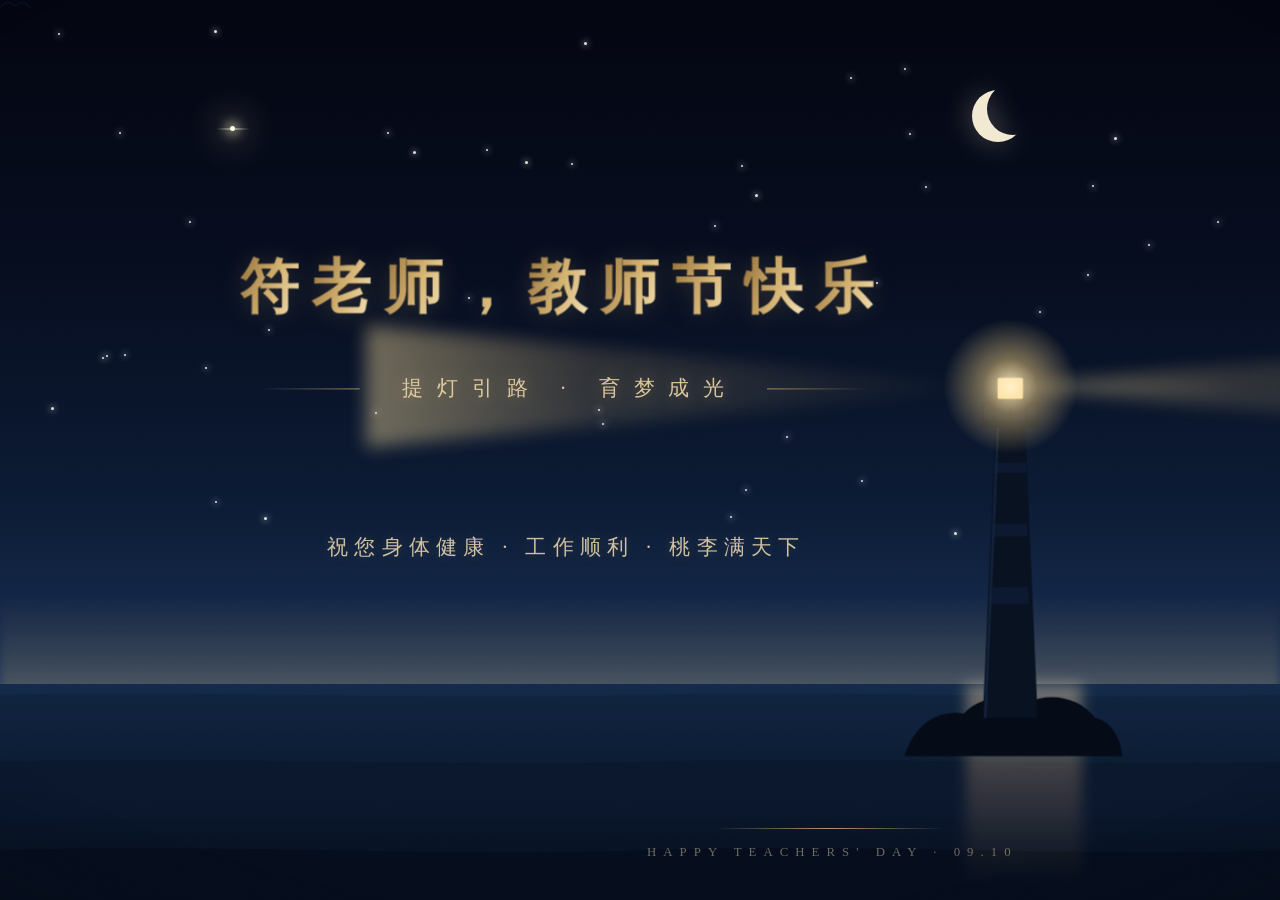
==== commit 7a168a2e: "Lighthouse night theme: fu" ====
--- a/fu/index.html
+++ b/fu/index.html
@@ -4,8 +4,8 @@
     <meta charset="UTF-8" />
     <meta name="viewport" content="width=device-width, initial-scale=1.0" />
     <title>教师节快乐 · 符老师</title>
-    <script type="module" crossorigin src="./assets/index-DUuFG8rj.js"></script>
-    <link rel="stylesheet" crossorigin href="./assets/index-yEHtXCrJ.css">
+    <script type="module" crossorigin src="./assets/index--SHhSAer.js"></script>
+    <link rel="stylesheet" crossorigin href="./assets/index-Z4yJb2xC.css">
   </head>
   <body>
     <div id="root"></div>
--- a/fu/assets/index-Z4yJb2xC.css
+++ b/fu/assets/index-Z4yJb2xC.css
@@ -0,0 +1 @@
+*,:before,:after{--tw-border-spacing-x: 0;--tw-border-spacing-y: 0;--tw-translate-x: 0;--tw-translate-y: 0;--tw-rotate: 0;--tw-skew-x: 0;--tw-skew-y: 0;--tw-scale-x: 1;--tw-scale-y: 1;--tw-pan-x: ;--tw-pan-y: ;--tw-pinch-zoom: ;--tw-scroll-snap-strictness: proximity;--tw-gradient-from-position: ;--tw-gradient-via-position: ;--tw-gradient-to-position: ;--tw-ordinal: ;--tw-slashed-zero: ;--tw-numeric-figure: ;--tw-numeric-spacing: ;--tw-numeric-fraction: ;--tw-ring-inset: ;--tw-ring-offset-width: 0px;--tw-ring-offset-color: #fff;--tw-ring-color: rgb(59 130 246 / .5);--tw-ring-offset-shadow: 0 0 #0000;--tw-ring-shadow: 0 0 #0000;--tw-shadow: 0 0 #0000;--tw-shadow-colored: 0 0 #0000;--tw-blur: ;--tw-brightness: ;--tw-contrast: ;--tw-grayscale: ;--tw-hue-rotate: ;--tw-invert: ;--tw-saturate: ;--tw-sepia: ;--tw-drop-shadow: ;--tw-backdrop-blur: ;--tw-backdrop-brightness: ;--tw-backdrop-contrast: ;--tw-backdrop-grayscale: ;--tw-backdrop-hue-rotate: ;--tw-backdrop-invert: ;--tw-backdrop-opacity: ;--tw-backdrop-saturate: ;--tw-backdrop-sepia: ;--tw-contain-size: ;--tw-contain-layout: ;--tw-contain-paint: ;--tw-contain-style: }::backdrop{--tw-border-spacing-x: 0;--tw-border-spacing-y: 0;--tw-translate-x: 0;--tw-translate-y: 0;--tw-rotate: 0;--tw-skew-x: 0;--tw-skew-y: 0;--tw-scale-x: 1;--tw-scale-y: 1;--tw-pan-x: ;--tw-pan-y: ;--tw-pinch-zoom: ;--tw-scroll-snap-strictness: proximity;--tw-gradient-from-position: ;--tw-gradient-via-position: ;--tw-gradient-to-position: ;--tw-ordinal: ;--tw-slashed-zero: ;--tw-numeric-figure: ;--tw-numeric-spacing: ;--tw-numeric-fraction: ;--tw-ring-inset: ;--tw-ring-offset-width: 0px;--tw-ring-offset-color: #fff;--tw-ring-color: rgb(59 130 246 / .5);--tw-ring-offset-shadow: 0 0 #0000;--tw-ring-shadow: 0 0 #0000;--tw-shadow: 0 0 #0000;--tw-shadow-colored: 0 0 #0000;--tw-blur: ;--tw-brightness: ;--tw-contrast: ;--tw-grayscale: ;--tw-hue-rotate: ;--tw-invert: ;--tw-saturate: ;--tw-sepia: ;--tw-drop-shadow: ;--tw-backdrop-blur: ;--tw-backdrop-brightness: ;--tw-backdrop-contrast: ;--tw-backdrop-grayscale: ;--tw-backdrop-hue-rotate: ;--tw-backdrop-invert: ;--tw-backdrop-opacity: ;--tw-backdrop-saturate: ;--tw-backdrop-sepia: ;--tw-contain-size: ;--tw-contain-layout: ;--tw-contain-paint: ;--tw-contain-style: }*,:before,:after{box-sizing:border-box;border-width:0;border-style:solid;border-color:#e5e7eb}:before,:after{--tw-content: ""}html,:host{line-height:1.5;-webkit-text-size-adjust:100%;-moz-tab-size:4;-o-tab-size:4;tab-size:4;font-family:ui-sans-serif,system-ui,sans-serif,"Apple Color Emoji","Segoe UI Emoji",Segoe UI Symbol,"Noto Color Emoji";font-feature-settings:normal;font-variation-settings:normal;-webkit-tap-highlight-color:transparent}body{margin:0;line-height:inherit}hr{height:0;color:inherit;border-top-width:1px}abbr:where([title]){-webkit-text-decoration:underline dotted;text-decoration:underline dotted}h1,h2,h3,h4,h5,h6{font-size:inherit;font-weight:inherit}a{color:inherit;text-decoration:inherit}b,strong{font-weight:bolder}code,kbd,samp,pre{font-family:ui-monospace,SFMono-Regular,Menlo,Monaco,Consolas,Liberation Mono,Courier New,monospace;font-feature-settings:normal;font-variation-settings:normal;font-size:1em}small{font-size:80%}sub,sup{font-size:75%;line-height:0;position:relative;vertical-align:baseline}sub{bottom:-.25em}sup{top:-.5em}table{text-indent:0;border-color:inherit;border-collapse:collapse}button,input,optgroup,select,textarea{font-family:inherit;font-feature-settings:inherit;font-variation-settings:inherit;font-size:100%;font-weight:inherit;line-height:inherit;letter-spacing:inherit;color:inherit;margin:0;padding:0}button,select{text-transform:none}button,input:where([type=button]),input:where([type=reset]),input:where([type=submit]){-webkit-appearance:button;background-color:transparent;background-image:none}:-moz-focusring{outline:auto}:-moz-ui-invalid{box-shadow:none}progress{vertical-align:baseline}::-webkit-inner-spin-button,::-webkit-outer-spin-button{height:auto}[type=search]{-webkit-appearance:textfield;outline-offset:-2px}::-webkit-search-decoration{-webkit-appearance:none}::-webkit-file-upload-button{-webkit-appearance:button;font:inherit}summary{display:list-item}blockquote,dl,dd,h1,h2,h3,h4,h5,h6,hr,figure,p,pre{margin:0}fieldset{margin:0;padding:0}legend{padding:0}ol,ul,menu{list-style:none;margin:0;padding:0}dialog{padding:0}textarea{resize:vertical}input::-moz-placeholder,textarea::-moz-placeholder{opacity:1;color:#9ca3af}input::placeholder,textarea::placeholder{opacity:1;color:#9ca3af}button,[role=button]{cursor:pointer}:disabled{cursor:default}img,svg,video,canvas,audio,iframe,embed,object{display:block;vertical-align:middle}img,video{max-width:100%;height:auto}[hidden]:where(:not([hidden=until-found])){display:none}:root{--background: 0 0% 100%;--foreground: 240 10% 3.9%;--card: 0 0% 100%;--card-foreground: 240 10% 3.9%;--popover: 0 0% 100%;--popover-foreground: 240 10% 3.9%;--primary: 240 5.9% 10%;--primary-foreground: 0 0% 98%;--secondary: 240 4.8% 95.9%;--secondary-foreground: 240 5.9% 10%;--muted: 240 4.8% 95.9%;--muted-foreground: 240 3.8% 46.1%;--accent: 240 4.8% 95.9%;--accent-foreground: 240 5.9% 10%;--destructive: 0 84.2% 60.2%;--destructive-foreground: 0 0% 98%;--border: 240 5.9% 90%;--input: 240 5.9% 90%;--ring: 240 5.9% 10%;--radius: .625rem;--sidebar-background: 0 0% 98%;--sidebar-foreground: 240 5.3% 26.1%;--sidebar-primary: 240 5.9% 10%;--sidebar-primary-foreground: 0 0% 98%;--sidebar-accent: 240 4.8% 95.9%;--sidebar-accent-foreground: 240 5.9% 10%;--sidebar-border: 220 13% 91%;--sidebar-ring: 217.2 91.2% 59.8%}.dark{--background: 240 10% 3.9%;--foreground: 0 0% 98%;--card: 240 10% 3.9%;--card-foreground: 0 0% 98%;--popover: 240 10% 3.9%;--popover-foreground: 0 0% 98%;--primary: 0 0% 98%;--primary-foreground: 240 5.9% 10%;--secondary: 240 3.7% 15.9%;--secondary-foreground: 0 0% 98%;--muted: 240 3.7% 15.9%;--muted-foreground: 240 5% 64.9%;--accent: 240 3.7% 15.9%;--accent-foreground: 0 0% 98%;--destructive: 0 62.8% 30.6%;--destructive-foreground: 0 0% 98%;--border: 240 3.7% 15.9%;--input: 240 3.7% 15.9%;--ring: 240 4.9% 83.9%;--sidebar-background: 240 5.9% 10%;--sidebar-foreground: 240 4.8% 95.9%;--sidebar-primary: 224.3 76.3% 48%;--sidebar-primary-foreground: 0 0% 100%;--sidebar-accent: 240 3.7% 15.9%;--sidebar-accent-foreground: 240 4.8% 95.9%;--sidebar-border: 240 3.7% 15.9%;--sidebar-ring: 217.2 91.2% 59.8%}*{border-color:hsl(var(--border))}body{background-color:hsl(var(--background));color:hsl(var(--foreground))}.sr-only{position:absolute;width:1px;height:1px;padding:0;margin:-1px;overflow:hidden;clip:rect(0,0,0,0);white-space:nowrap;border-width:0}.pointer-events-none{pointer-events:none}.visible{visibility:visible}.invisible{visibility:hidden}.fixed{position:fixed}.absolute{position:absolute}.relative{position:relative}.inset-0{inset:0}.inset-x-0{left:0;right:0}.inset-y-0{top:0;bottom:0}.-bottom-12{bottom:-3rem}.-left-12{left:-3rem}.-right-12{right:-3rem}.-top-12{top:-3rem}.bottom-0{bottom:0}.left-0{left:0}.left-1\/2{left:50%}.left-2{left:.5rem}.left-\[50\%\]{left:50%}.right-0{right:0}.right-1{right:.25rem}.right-2{right:.5rem}.right-3{right:.75rem}.right-4{right:1rem}.top-0{top:0}.top-1\.5{top:.375rem}.top-1\/2{top:50%}.top-3\.5{top:.875rem}.top-4{top:1rem}.top-\[1px\]{top:1px}.top-\[50\%\]{top:50%}.top-\[60\%\]{top:60%}.top-full{top:100%}.isolate{isolation:isolate}.z-10{z-index:10}.z-20{z-index:20}.z-50{z-index:50}.z-\[1\]{z-index:1}.order-first{order:-9999}.order-last{order:9999}.col-start-2{grid-column-start:2}.row-span-2{grid-row:span 2 / span 2}.row-start-1{grid-row-start:1}.\!m-0{margin:0!important}.-mx-1{margin-left:-.25rem;margin-right:-.25rem}.-my-2{margin-top:-.5rem;margin-bottom:-.5rem}.mx-2{margin-left:.5rem;margin-right:.5rem}.mx-3\.5{margin-left:.875rem;margin-right:.875rem}.mx-auto{margin-left:auto;margin-right:auto}.my-0{margin-top:0;margin-bottom:0}.my-0\.5{margin-top:.125rem;margin-bottom:.125rem}.my-1{margin-top:.25rem;margin-bottom:.25rem}.-ml-4{margin-left:-1rem}.-mt-4{margin-top:-1rem}.mb-2{margin-bottom:.5rem}.mb-3{margin-bottom:.75rem}.ml-1{margin-left:.25rem}.ml-4{margin-left:1rem}.ml-auto{margin-left:auto}.mt-1\.5{margin-top:.375rem}.mt-2{margin-top:.5rem}.mt-4{margin-top:1rem}.mt-auto{margin-top:auto}.line-clamp-1{overflow:hidden;display:-webkit-box;-webkit-box-orient:vertical;-webkit-line-clamp:1}.line-clamp-2{overflow:hidden;display:-webkit-box;-webkit-box-orient:vertical;-webkit-line-clamp:2}.block{display:block}.flex{display:flex}.inline-flex{display:inline-flex}.table{display:table}.table-caption{display:table-caption}.table-cell{display:table-cell}.table-row{display:table-row}.grid{display:grid}.hidden{display:none}.aspect-square{aspect-ratio:1 / 1}.aspect-video{aspect-ratio:16 / 9}.size-10{width:2.5rem;height:2.5rem}.size-2{width:.5rem;height:.5rem}.size-2\.5{width:.625rem;height:.625rem}.size-3{width:.75rem;height:.75rem}.size-3\.5{width:.875rem;height:.875rem}.size-4{width:1rem;height:1rem}.size-6{width:1.5rem;height:1.5rem}.size-7{width:1.75rem;height:1.75rem}.size-8{width:2rem;height:2rem}.size-9{width:2.25rem;height:2.25rem}.size-auto{width:auto;height:auto}.size-full{width:100%;height:100%}.h-1\.5{height:.375rem}.h-10{height:2.5rem}.h-12{height:3rem}.h-2{height:.5rem}.h-2\.5{height:.625rem}.h-4{height:1rem}.h-5{height:1.25rem}.h-6{height:1.5rem}.h-7{height:1.75rem}.h-8{height:2rem}.h-9{height:2.25rem}.h-\[1\.15rem\]{height:1.15rem}.h-\[calc\(100\%-1px\)\]{height:calc(100% - 1px)}.h-\[var\(--radix-navigation-menu-viewport-height\)\]{height:var(--radix-navigation-menu-viewport-height)}.h-\[var\(--radix-select-trigger-height\)\]{height:var(--radix-select-trigger-height)}.h-auto{height:auto}.h-full{height:100%}.h-px{height:1px}.h-svh{height:100svh}.max-h-\[300px\]{max-height:300px}.min-h-0{min-height:0px}.min-h-16{min-height:4rem}.min-h-4{min-height:1rem}.min-h-svh{min-height:100svh}.w-0{width:0px}.w-1{width:.25rem}.w-2{width:.5rem}.w-2\.5{width:.625rem}.w-3{width:.75rem}.w-3\/4{width:75%}.w-4{width:1rem}.w-5{width:1.25rem}.w-64{width:16rem}.w-72{width:18rem}.w-8{width:2rem}.w-9{width:2.25rem}.w-\[100px\]{width:100px}.w-auto{width:auto}.w-fit{width:-moz-fit-content;width:fit-content}.w-full{width:100%}.w-max{width:-moz-max-content;width:max-content}.w-px{width:1px}.min-w-0{min-width:0px}.min-w-10{min-width:2.5rem}.min-w-5{min-width:1.25rem}.min-w-8{min-width:2rem}.min-w-9{min-width:2.25rem}.min-w-\[12rem\]{min-width:12rem}.min-w-\[8rem\]{min-width:8rem}.min-w-\[var\(--radix-select-trigger-width\)\]{min-width:var(--radix-select-trigger-width)}.max-w-\[calc\(100\%-2rem\)\]{max-width:calc(100% - 2rem)}.max-w-max{max-width:-moz-max-content;max-width:max-content}.max-w-sm{max-width:24rem}.flex-1{flex:1 1 0%}.shrink-0{flex-shrink:0}.grow{flex-grow:1}.grow-0{flex-grow:0}.basis-full{flex-basis:100%}.caption-bottom{caption-side:bottom}.border-collapse{border-collapse:collapse}.-translate-x-1\/2{--tw-translate-x: -50%;transform:translate(var(--tw-translate-x),var(--tw-translate-y)) rotate(var(--tw-rotate)) skew(var(--tw-skew-x)) skewY(var(--tw-skew-y)) scaleX(var(--tw-scale-x)) scaleY(var(--tw-scale-y))}.-translate-x-px{--tw-translate-x: -1px;transform:translate(var(--tw-translate-x),var(--tw-translate-y)) rotate(var(--tw-rotate)) skew(var(--tw-skew-x)) skewY(var(--tw-skew-y)) scaleX(var(--tw-scale-x)) scaleY(var(--tw-scale-y))}.-translate-y-1\/2{--tw-translate-y: -50%;transform:translate(var(--tw-translate-x),var(--tw-translate-y)) rotate(var(--tw-rotate)) skew(var(--tw-skew-x)) skewY(var(--tw-skew-y)) scaleX(var(--tw-scale-x)) scaleY(var(--tw-scale-y))}.translate-x-\[-50\%\]{--tw-translate-x: -50%;transform:translate(var(--tw-translate-x),var(--tw-translate-y)) rotate(var(--tw-rotate)) skew(var(--tw-skew-x)) skewY(var(--tw-skew-y)) scaleX(var(--tw-scale-x)) scaleY(var(--tw-scale-y))}.translate-x-px{--tw-translate-x: 1px;transform:translate(var(--tw-translate-x),var(--tw-translate-y)) rotate(var(--tw-rotate)) skew(var(--tw-skew-x)) skewY(var(--tw-skew-y)) scaleX(var(--tw-scale-x)) scaleY(var(--tw-scale-y))}.translate-y-0\.5{--tw-translate-y: .125rem;transform:translate(var(--tw-translate-x),var(--tw-translate-y)) rotate(var(--tw-rotate)) skew(var(--tw-skew-x)) skewY(var(--tw-skew-y)) scaleX(var(--tw-scale-x)) scaleY(var(--tw-scale-y))}.translate-y-\[-50\%\]{--tw-translate-y: -50%;transform:translate(var(--tw-translate-x),var(--tw-translate-y)) rotate(var(--tw-rotate)) skew(var(--tw-skew-x)) skewY(var(--tw-skew-y)) scaleX(var(--tw-scale-x)) scaleY(var(--tw-scale-y))}.translate-y-\[calc\(-50\%_-_2px\)\]{--tw-translate-y: calc(-50% - 2px) ;transform:translate(var(--tw-translate-x),var(--tw-translate-y)) rotate(var(--tw-rotate)) skew(var(--tw-skew-x)) skewY(var(--tw-skew-y)) scaleX(var(--tw-scale-x)) scaleY(var(--tw-scale-y))}.rotate-45{--tw-rotate: 45deg;transform:translate(var(--tw-translate-x),var(--tw-translate-y)) rotate(var(--tw-rotate)) skew(var(--tw-skew-x)) skewY(var(--tw-skew-y)) scaleX(var(--tw-scale-x)) scaleY(var(--tw-scale-y))}.rotate-90{--tw-rotate: 90deg;transform:translate(var(--tw-translate-x),var(--tw-translate-y)) rotate(var(--tw-rotate)) skew(var(--tw-skew-x)) skewY(var(--tw-skew-y)) scaleX(var(--tw-scale-x)) scaleY(var(--tw-scale-y))}.transform{transform:translate(var(--tw-translate-x),var(--tw-translate-y)) rotate(var(--tw-rotate)) skew(var(--tw-skew-x)) skewY(var(--tw-skew-y)) scaleX(var(--tw-scale-x)) scaleY(var(--tw-scale-y))}@keyframes caret-blink{0%,70%,to{opacity:1}20%,50%{opacity:0}}.animate-caret-blink{animation:caret-blink 1.25s ease-out infinite}@keyframes pulse{50%{opacity:.5}}.animate-pulse{animation:pulse 2s cubic-bezier(.4,0,.6,1) infinite}@keyframes spin{to{transform:rotate(360deg)}}.animate-spin{animation:spin 1s linear infinite}.cursor-default{cursor:default}.cursor-text{cursor:text}.touch-none{touch-action:none}.select-none{-webkit-user-select:none;-moz-user-select:none;user-select:none}.resize-none{resize:none}.scroll-my-1{scroll-margin-top:.25rem;scroll-margin-bottom:.25rem}.scroll-py-1{scroll-padding-top:.25rem;scroll-padding-bottom:.25rem}.list-disc{list-style-type:disc}.list-none{list-style-type:none}.auto-rows-min{grid-auto-rows:min-content}.grid-cols-\[0_1fr\]{grid-template-columns:0 1fr}.grid-rows-\[auto_auto\]{grid-template-rows:auto auto}.flex-row{flex-direction:row}.flex-col{flex-direction:column}.flex-col-reverse{flex-direction:column-reverse}.flex-wrap{flex-wrap:wrap}.place-content-center{place-content:center}.items-start{align-items:flex-start}.items-end{align-items:flex-end}.items-center{align-items:center}.items-stretch{align-items:stretch}.justify-start{justify-content:flex-start}.justify-center{justify-content:center}.justify-between{justify-content:space-between}.justify-items-start{justify-items:start}.gap-0\.5{gap:.125rem}.gap-1{gap:.25rem}.gap-1\.5{gap:.375rem}.gap-2{gap:.5rem}.gap-2\.5{gap:.625rem}.gap-3{gap:.75rem}.gap-4{gap:1rem}.gap-6{gap:1.5rem}.gap-7{gap:1.75rem}.gap-\[--spacing\(var\(--gap\)\)\]{gap:var(--spacing(var(--gap)))}.gap-y-0\.5{row-gap:.125rem}.self-start{align-self:flex-start}.self-stretch{align-self:stretch}.justify-self-end{justify-self:end}.overflow-auto{overflow:auto}.overflow-hidden{overflow:hidden}.overflow-x-auto{overflow-x:auto}.overflow-y-auto{overflow-y:auto}.overflow-x-hidden{overflow-x:hidden}.whitespace-nowrap{white-space:nowrap}.text-balance{text-wrap:balance}.break-words{overflow-wrap:break-word}.rounded-\[2px\]{border-radius:2px}.rounded-\[4px\]{border-radius:4px}.rounded-\[calc\(var\(--radius\)-5px\)\]{border-radius:calc(var(--radius) - 5px)}.rounded-\[inherit\]{border-radius:inherit}.rounded-full{border-radius:9999px}.rounded-lg{border-radius:var(--radius)}.rounded-md{border-radius:calc(var(--radius) - 2px)}.rounded-none{border-radius:0}.rounded-sm{border-radius:calc(var(--radius) - 4px)}.rounded-xl{border-radius:calc(var(--radius) + 4px)}.rounded-xs{border-radius:calc(var(--radius) - 6px)}.rounded-l-md{border-top-left-radius:calc(var(--radius) - 2px);border-bottom-left-radius:calc(var(--radius) - 2px)}.rounded-r-md{border-top-right-radius:calc(var(--radius) - 2px);border-bottom-right-radius:calc(var(--radius) - 2px)}.rounded-tl-sm{border-top-left-radius:calc(var(--radius) - 4px)}.border{border-width:1px}.border-0{border-width:0px}.border-\[1\.5px\]{border-width:1.5px}.border-y{border-top-width:1px;border-bottom-width:1px}.border-b{border-bottom-width:1px}.border-l{border-left-width:1px}.border-r{border-right-width:1px}.border-t{border-top-width:1px}.border-dashed{border-style:dashed}.border-border{border-color:hsl(var(--border))}.border-border\/50{border-color:hsl(var(--border) / .5)}.border-input{border-color:hsl(var(--input))}.border-primary{border-color:hsl(var(--primary))}.border-sidebar-border{border-color:hsl(var(--sidebar-border))}.border-transparent{border-color:transparent}.border-l-transparent{border-left-color:transparent}.border-t-transparent{border-top-color:transparent}.bg-accent{background-color:hsl(var(--accent))}.bg-background{background-color:hsl(var(--background))}.bg-black\/50{background-color:#00000080}.bg-border{background-color:hsl(var(--border))}.bg-card{background-color:hsl(var(--card))}.bg-destructive{--tw-bg-opacity: 1;background-color:hsl(var(--destructive) / var(--tw-bg-opacity, 1))}.bg-foreground{background-color:hsl(var(--foreground))}.bg-input{background-color:hsl(var(--input))}.bg-muted{background-color:hsl(var(--muted))}.bg-muted\/50{background-color:hsl(var(--muted) / .5)}.bg-popover{background-color:hsl(var(--popover))}.bg-primary{background-color:hsl(var(--primary))}.bg-primary\/20{background-color:hsl(var(--primary) / .2)}.bg-secondary{background-color:hsl(var(--secondary))}.bg-sidebar{background-color:hsl(var(--sidebar-background))}.bg-sidebar-border{background-color:hsl(var(--sidebar-border))}.bg-transparent{background-color:transparent}.bg-white{--tw-bg-opacity: 1;background-color:rgb(255 255 255 / var(--tw-bg-opacity, 1))}.fill-current{fill:currentColor}.fill-foreground{fill:hsl(var(--foreground))}.fill-primary{fill:hsl(var(--primary))}.p-0{padding:0}.p-1{padding:.25rem}.p-2{padding:.5rem}.p-3{padding:.75rem}.p-4{padding:1rem}.p-6{padding:1.5rem}.p-\[3px\]{padding:3px}.p-px{padding:1px}.px-1{padding-left:.25rem;padding-right:.25rem}.px-1\.5{padding-left:.375rem;padding-right:.375rem}.px-2{padding-left:.5rem;padding-right:.5rem}.px-2\.5{padding-left:.625rem;padding-right:.625rem}.px-3{padding-left:.75rem;padding-right:.75rem}.px-4{padding-left:1rem;padding-right:1rem}.px-6{padding-left:1.5rem;padding-right:1.5rem}.py-0\.5{padding-top:.125rem;padding-bottom:.125rem}.py-1{padding-top:.25rem;padding-bottom:.25rem}.py-1\.5{padding-top:.375rem;padding-bottom:.375rem}.py-2{padding-top:.5rem;padding-bottom:.5rem}.py-3{padding-top:.75rem;padding-bottom:.75rem}.py-4{padding-top:1rem;padding-bottom:1rem}.py-6{padding-top:1.5rem;padding-bottom:1.5rem}.pb-3{padding-bottom:.75rem}.pb-4{padding-bottom:1rem}.pl-2{padding-left:.5rem}.pl-3{padding-left:.75rem}.pl-4{padding-left:1rem}.pl-8{padding-left:2rem}.pr-1{padding-right:.25rem}.pr-2{padding-right:.5rem}.pr-2\.5{padding-right:.625rem}.pr-3{padding-right:.75rem}.pr-8{padding-right:2rem}.pt-0{padding-top:0}.pt-3{padding-top:.75rem}.pt-4{padding-top:1rem}.text-left{text-align:left}.text-center{text-align:center}.align-middle{vertical-align:middle}.font-mono{font-family:ui-monospace,SFMono-Regular,Menlo,Monaco,Consolas,Liberation Mono,Courier New,monospace}.font-sans{font-family:ui-sans-serif,system-ui,sans-serif,"Apple Color Emoji","Segoe UI Emoji",Segoe UI Symbol,"Noto Color Emoji"}.text-\[0\.8rem\]{font-size:.8rem}.text-base{font-size:1rem;line-height:1.5rem}.text-lg{font-size:1.125rem;line-height:1.75rem}.text-sm{font-size:.875rem;line-height:1.25rem}.text-sm\/relaxed{font-size:.875rem;line-height:1.625}.text-xs{font-size:.75rem;line-height:1rem}.font-medium{font-weight:500}.font-normal{font-weight:400}.font-semibold{font-weight:600}.tabular-nums{--tw-numeric-spacing: tabular-nums;font-variant-numeric:var(--tw-ordinal) var(--tw-slashed-zero) var(--tw-numeric-figure) var(--tw-numeric-spacing) var(--tw-numeric-fraction)}.leading-none{line-height:1}.leading-normal{line-height:1.5}.leading-snug{line-height:1.375}.tracking-tight{letter-spacing:-.025em}.tracking-widest{letter-spacing:.1em}.text-accent-foreground{color:hsl(var(--accent-foreground))}.text-background{color:hsl(var(--background))}.text-card-foreground{color:hsl(var(--card-foreground))}.text-current{color:currentColor}.text-destructive{--tw-text-opacity: 1;color:hsl(var(--destructive) / var(--tw-text-opacity, 1))}.text-foreground{color:hsl(var(--foreground))}.text-muted-foreground{color:hsl(var(--muted-foreground))}.text-popover-foreground{color:hsl(var(--popover-foreground))}.text-primary{color:hsl(var(--primary))}.text-primary-foreground{color:hsl(var(--primary-foreground))}.text-secondary-foreground{color:hsl(var(--secondary-foreground))}.text-sidebar-foreground{color:hsl(var(--sidebar-foreground))}.text-sidebar-foreground\/70{color:hsl(var(--sidebar-foreground) / .7)}.text-white{--tw-text-opacity: 1;color:rgb(255 255 255 / var(--tw-text-opacity, 1))}.underline-offset-4{text-underline-offset:4px}.opacity-0{opacity:0}.opacity-50{opacity:.5}.opacity-70{opacity:.7}.shadow{--tw-shadow: 0 1px 3px 0 rgb(0 0 0 / .1), 0 1px 2px -1px rgb(0 0 0 / .1);--tw-shadow-colored: 0 1px 3px 0 var(--tw-shadow-color), 0 1px 2px -1px var(--tw-shadow-color);box-shadow:var(--tw-ring-offset-shadow, 0 0 #0000),var(--tw-ring-shadow, 0 0 #0000),var(--tw-shadow)}.shadow-\[0_0_0_1px_hsl\(var\(--sidebar-border\)\)\]{--tw-shadow: 0 0 0 1px hsl(var(--sidebar-border));--tw-shadow-colored: 0 0 0 1px var(--tw-shadow-color);box-shadow:var(--tw-ring-offset-shadow, 0 0 #0000),var(--tw-ring-shadow, 0 0 #0000),var(--tw-shadow)}.shadow-lg{--tw-shadow: 0 10px 15px -3px rgb(0 0 0 / .1), 0 4px 6px -4px rgb(0 0 0 / .1);--tw-shadow-colored: 0 10px 15px -3px var(--tw-shadow-color), 0 4px 6px -4px var(--tw-shadow-color);box-shadow:var(--tw-ring-offset-shadow, 0 0 #0000),var(--tw-ring-shadow, 0 0 #0000),var(--tw-shadow)}.shadow-md{--tw-shadow: 0 4px 6px -1px rgb(0 0 0 / .1), 0 2px 4px -2px rgb(0 0 0 / .1);--tw-shadow-colored: 0 4px 6px -1px var(--tw-shadow-color), 0 2px 4px -2px var(--tw-shadow-color);box-shadow:var(--tw-ring-offset-shadow, 0 0 #0000),var(--tw-ring-shadow, 0 0 #0000),var(--tw-shadow)}.shadow-none{--tw-shadow: 0 0 #0000;--tw-shadow-colored: 0 0 #0000;box-shadow:var(--tw-ring-offset-shadow, 0 0 #0000),var(--tw-ring-shadow, 0 0 #0000),var(--tw-shadow)}.shadow-sm{--tw-shadow: 0 1px 2px 0 rgb(0 0 0 / .05);--tw-shadow-colored: 0 1px 2px 0 var(--tw-shadow-color);box-shadow:var(--tw-ring-offset-shadow, 0 0 #0000),var(--tw-ring-shadow, 0 0 #0000),var(--tw-shadow)}.shadow-xl{--tw-shadow: 0 20px 25px -5px rgb(0 0 0 / .1), 0 8px 10px -6px rgb(0 0 0 / .1);--tw-shadow-colored: 0 20px 25px -5px var(--tw-shadow-color), 0 8px 10px -6px var(--tw-shadow-color);box-shadow:var(--tw-ring-offset-shadow, 0 0 #0000),var(--tw-ring-shadow, 0 0 #0000),var(--tw-shadow)}.shadow-xs{--tw-shadow: 0 1px 2px 0 rgb(0 0 0 / .05);--tw-shadow-colored: 0 1px 2px 0 var(--tw-shadow-color);box-shadow:var(--tw-ring-offset-shadow, 0 0 #0000),var(--tw-ring-shadow, 0 0 #0000),var(--tw-shadow)}.outline-none{outline:2px solid transparent;outline-offset:2px}.outline{outline-style:solid}.ring-0{--tw-ring-offset-shadow: var(--tw-ring-inset) 0 0 0 var(--tw-ring-offset-width) var(--tw-ring-offset-color);--tw-ring-shadow: var(--tw-ring-inset) 0 0 0 calc(0px + var(--tw-ring-offset-width)) var(--tw-ring-color);box-shadow:var(--tw-ring-offset-shadow),var(--tw-ring-shadow),var(--tw-shadow, 0 0 #0000)}.ring-ring\/50{--tw-ring-color: hsl(var(--ring) / .5)}.ring-sidebar-ring{--tw-ring-color: hsl(var(--sidebar-ring))}.ring-offset-background{--tw-ring-offset-color: hsl(var(--background))}.filter{filter:var(--tw-blur) var(--tw-brightness) var(--tw-contrast) var(--tw-grayscale) var(--tw-hue-rotate) var(--tw-invert) var(--tw-saturate) var(--tw-sepia) var(--tw-drop-shadow)}.transition{transition-property:color,background-color,border-color,text-decoration-color,fill,stroke,opacity,box-shadow,transform,filter,backdrop-filter;transition-timing-function:cubic-bezier(.4,0,.2,1);transition-duration:.15s}.transition-\[color\,box-shadow\]{transition-property:color,box-shadow;transition-timing-function:cubic-bezier(.4,0,.2,1);transition-duration:.15s}.transition-\[left\,right\,width\]{transition-property:left,right,width;transition-timing-function:cubic-bezier(.4,0,.2,1);transition-duration:.15s}.transition-\[margin\,opacity\]{transition-property:margin,opacity;transition-timing-function:cubic-bezier(.4,0,.2,1);transition-duration:.15s}.transition-\[width\,height\,padding\]{transition-property:width,height,padding;transition-timing-function:cubic-bezier(.4,0,.2,1);transition-duration:.15s}.transition-\[width\]{transition-property:width;transition-timing-function:cubic-bezier(.4,0,.2,1);transition-duration:.15s}.transition-all{transition-property:all;transition-timing-function:cubic-bezier(.4,0,.2,1);transition-duration:.15s}.transition-colors{transition-property:color,background-color,border-color,text-decoration-color,fill,stroke;transition-timing-function:cubic-bezier(.4,0,.2,1);transition-duration:.15s}.transition-none{transition-property:none}.transition-opacity{transition-property:opacity;transition-timing-function:cubic-bezier(.4,0,.2,1);transition-duration:.15s}.transition-shadow{transition-property:box-shadow;transition-timing-function:cubic-bezier(.4,0,.2,1);transition-duration:.15s}.transition-transform{transition-property:transform;transition-timing-function:cubic-bezier(.4,0,.2,1);transition-duration:.15s}.duration-100{transition-duration:.1s}.duration-1000{transition-duration:1s}.duration-200{transition-duration:.2s}.duration-300{transition-duration:.3s}.ease-in-out{transition-timing-function:cubic-bezier(.4,0,.2,1)}.ease-linear{transition-timing-function:linear}@keyframes enter{0%{opacity:var(--tw-enter-opacity, 1);transform:translate3d(var(--tw-enter-translate-x, 0),var(--tw-enter-translate-y, 0),0) scale3d(var(--tw-enter-scale, 1),var(--tw-enter-scale, 1),var(--tw-enter-scale, 1)) rotate(var(--tw-enter-rotate, 0))}}@keyframes exit{to{opacity:var(--tw-exit-opacity, 1);transform:translate3d(var(--tw-exit-translate-x, 0),var(--tw-exit-translate-y, 0),0) scale3d(var(--tw-exit-scale, 1),var(--tw-exit-scale, 1),var(--tw-exit-scale, 1)) rotate(var(--tw-exit-rotate, 0))}}.animate-in{animation-name:enter;animation-duration:.15s;--tw-enter-opacity: initial;--tw-enter-scale: initial;--tw-enter-rotate: initial;--tw-enter-translate-x: initial;--tw-enter-translate-y: initial}.fade-in-0{--tw-enter-opacity: 0}.zoom-in-95{--tw-enter-scale: .95}.duration-100{animation-duration:.1s}.duration-1000{animation-duration:1s}.duration-200{animation-duration:.2s}.duration-300{animation-duration:.3s}.ease-in-out{animation-timing-function:cubic-bezier(.4,0,.2,1)}.ease-linear{animation-timing-function:linear}.\[--cell-size\:--spacing\(8\)\]{--cell-size: var(--spacing(8))}.selection\:bg-primary *::-moz-selection{background-color:hsl(var(--primary))}.selection\:bg-primary *::selection{background-color:hsl(var(--primary))}.selection\:text-primary-foreground *::-moz-selection{color:hsl(var(--primary-foreground))}.selection\:text-primary-foreground *::selection{color:hsl(var(--primary-foreground))}.selection\:bg-primary::-moz-selection{background-color:hsl(var(--primary))}.selection\:bg-primary::selection{background-color:hsl(var(--primary))}.selection\:text-primary-foreground::-moz-selection{color:hsl(var(--primary-foreground))}.selection\:text-primary-foreground::selection{color:hsl(var(--primary-foreground))}.file\:inline-flex::file-selector-button{display:inline-flex}.file\:h-7::file-selector-button{height:1.75rem}.file\:border-0::file-selector-button{border-width:0px}.file\:bg-transparent::file-selector-button{background-color:transparent}.file\:text-sm::file-selector-button{font-size:.875rem;line-height:1.25rem}.file\:font-medium::file-selector-button{font-weight:500}.file\:text-foreground::file-selector-button{color:hsl(var(--foreground))}.placeholder\:text-muted-foreground::-moz-placeholder{color:hsl(var(--muted-foreground))}.placeholder\:text-muted-foreground::placeholder{color:hsl(var(--muted-foreground))}.after\:absolute:after{content:var(--tw-content);position:absolute}.after\:-inset-2:after{content:var(--tw-content);inset:-.5rem}.after\:inset-y-0:after{content:var(--tw-content);top:0;bottom:0}.after\:left-1\/2:after{content:var(--tw-content);left:50%}.after\:w-1:after{content:var(--tw-content);width:.25rem}.after\:w-\[2px\]:after{content:var(--tw-content);width:2px}.after\:-translate-x-1\/2:after{content:var(--tw-content);--tw-translate-x: -50%;transform:translate(var(--tw-translate-x),var(--tw-translate-y)) rotate(var(--tw-rotate)) skew(var(--tw-skew-x)) skewY(var(--tw-skew-y)) scaleX(var(--tw-scale-x)) scaleY(var(--tw-scale-y))}.first\:rounded-l-md:first-child{border-top-left-radius:calc(var(--radius) - 2px);border-bottom-left-radius:calc(var(--radius) - 2px)}.first\:border-l:first-child{border-left-width:1px}.last\:mt-0:last-child{margin-top:0}.last\:rounded-r-md:last-child{border-top-right-radius:calc(var(--radius) - 2px);border-bottom-right-radius:calc(var(--radius) - 2px)}.last\:border-b-0:last-child{border-bottom-width:0px}.hover\:bg-accent:hover{background-color:hsl(var(--accent))}.hover\:bg-destructive\/90:hover{background-color:hsl(var(--destructive) / .9)}.hover\:bg-muted:hover{background-color:hsl(var(--muted))}.hover\:bg-muted\/50:hover{background-color:hsl(var(--muted) / .5)}.hover\:bg-primary\/90:hover{background-color:hsl(var(--primary) / .9)}.hover\:bg-secondary\/80:hover{background-color:hsl(var(--secondary) / .8)}.hover\:bg-sidebar-accent:hover{background-color:hsl(var(--sidebar-accent))}.hover\:text-accent-foreground:hover{color:hsl(var(--accent-foreground))}.hover\:text-foreground:hover{color:hsl(var(--foreground))}.hover\:text-muted-foreground:hover{color:hsl(var(--muted-foreground))}.hover\:text-sidebar-accent-foreground:hover{color:hsl(var(--sidebar-accent-foreground))}.hover\:underline:hover{text-decoration-line:underline}.hover\:opacity-100:hover{opacity:1}.hover\:shadow-\[0_0_0_1px_hsl\(var\(--sidebar-accent\)\)\]:hover{--tw-shadow: 0 0 0 1px hsl(var(--sidebar-accent));--tw-shadow-colored: 0 0 0 1px var(--tw-shadow-color);box-shadow:var(--tw-ring-offset-shadow, 0 0 #0000),var(--tw-ring-shadow, 0 0 #0000),var(--tw-shadow)}.hover\:ring-4:hover{--tw-ring-offset-shadow: var(--tw-ring-inset) 0 0 0 var(--tw-ring-offset-width) var(--tw-ring-offset-color);--tw-ring-shadow: var(--tw-ring-inset) 0 0 0 calc(4px + var(--tw-ring-offset-width)) var(--tw-ring-color);box-shadow:var(--tw-ring-offset-shadow),var(--tw-ring-shadow),var(--tw-shadow, 0 0 #0000)}.hover\:after\:bg-sidebar-border:hover:after{content:var(--tw-content);background-color:hsl(var(--sidebar-border))}.focus\:z-10:focus{z-index:10}.focus\:bg-accent:focus{background-color:hsl(var(--accent))}.focus\:text-accent-foreground:focus{color:hsl(var(--accent-foreground))}.focus\:ring-2:focus{--tw-ring-offset-shadow: var(--tw-ring-inset) 0 0 0 var(--tw-ring-offset-width) var(--tw-ring-offset-color);--tw-ring-shadow: var(--tw-ring-inset) 0 0 0 calc(2px + var(--tw-ring-offset-width)) var(--tw-ring-color);box-shadow:var(--tw-ring-offset-shadow),var(--tw-ring-shadow),var(--tw-shadow, 0 0 #0000)}.focus\:ring-ring:focus{--tw-ring-color: hsl(var(--ring))}.focus\:ring-offset-2:focus{--tw-ring-offset-width: 2px}.focus-visible\:z-10:focus-visible{z-index:10}.focus-visible\:border-ring:focus-visible{border-color:hsl(var(--ring))}.focus-visible\:outline-1:focus-visible{outline-width:1px}.focus-visible\:outline-ring:focus-visible{outline-color:hsl(var(--ring))}.focus-visible\:ring-0:focus-visible{--tw-ring-offset-shadow: var(--tw-ring-inset) 0 0 0 var(--tw-ring-offset-width) var(--tw-ring-offset-color);--tw-ring-shadow: var(--tw-ring-inset) 0 0 0 calc(0px + var(--tw-ring-offset-width)) var(--tw-ring-color);box-shadow:var(--tw-ring-offset-shadow),var(--tw-ring-shadow),var(--tw-shadow, 0 0 #0000)}.focus-visible\:ring-1:focus-visible{--tw-ring-offset-shadow: var(--tw-ring-inset) 0 0 0 var(--tw-ring-offset-width) var(--tw-ring-offset-color);--tw-ring-shadow: var(--tw-ring-inset) 0 0 0 calc(1px + var(--tw-ring-offset-width)) var(--tw-ring-color);box-shadow:var(--tw-ring-offset-shadow),var(--tw-ring-shadow),var(--tw-shadow, 0 0 #0000)}.focus-visible\:ring-2:focus-visible{--tw-ring-offset-shadow: var(--tw-ring-inset) 0 0 0 var(--tw-ring-offset-width) var(--tw-ring-offset-color);--tw-ring-shadow: var(--tw-ring-inset) 0 0 0 calc(2px + var(--tw-ring-offset-width)) var(--tw-ring-color);box-shadow:var(--tw-ring-offset-shadow),var(--tw-ring-shadow),var(--tw-shadow, 0 0 #0000)}.focus-visible\:ring-4:focus-visible{--tw-ring-offset-shadow: var(--tw-ring-inset) 0 0 0 var(--tw-ring-offset-width) var(--tw-ring-offset-color);--tw-ring-shadow: var(--tw-ring-inset) 0 0 0 calc(4px + var(--tw-ring-offset-width)) var(--tw-ring-color);box-shadow:var(--tw-ring-offset-shadow),var(--tw-ring-shadow),var(--tw-shadow, 0 0 #0000)}.focus-visible\:ring-\[3px\]:focus-visible{--tw-ring-offset-shadow: var(--tw-ring-inset) 0 0 0 var(--tw-ring-offset-width) var(--tw-ring-offset-color);--tw-ring-shadow: var(--tw-ring-inset) 0 0 0 calc(3px + var(--tw-ring-offset-width)) var(--tw-ring-color);box-shadow:var(--tw-ring-offset-shadow),var(--tw-ring-shadow),var(--tw-shadow, 0 0 #0000)}.focus-visible\:ring-destructive\/20:focus-visible{--tw-ring-color: hsl(var(--destructive) / .2)}.focus-visible\:ring-ring:focus-visible{--tw-ring-color: hsl(var(--ring))}.focus-visible\:ring-ring\/50:focus-visible{--tw-ring-color: hsl(var(--ring) / .5)}.focus-visible\:ring-offset-1:focus-visible{--tw-ring-offset-width: 1px}.active\:bg-sidebar-accent:active{background-color:hsl(var(--sidebar-accent))}.active\:text-sidebar-accent-foreground:active{color:hsl(var(--sidebar-accent-foreground))}.disabled\:pointer-events-none:disabled{pointer-events:none}.disabled\:cursor-not-allowed:disabled{cursor:not-allowed}.disabled\:opacity-50:disabled{opacity:.5}.group\/menu-item:focus-within .group-focus-within\/menu-item\:opacity-100{opacity:1}.group\/menu-item:hover .group-hover\/menu-item\:opacity-100{opacity:1}.peer\/menu-button:hover~.peer-hover\/menu-button\:text-sidebar-accent-foreground{color:hsl(var(--sidebar-accent-foreground))}.peer:disabled~.peer-disabled\:cursor-not-allowed{cursor:not-allowed}.peer:disabled~.peer-disabled\:opacity-50{opacity:.5}.has-\[\>button\]\:ml-\[-0\.45rem\]:has(>button){margin-left:-.45rem}.has-\[\>button\]\:mr-\[-0\.45rem\]:has(>button){margin-right:-.45rem}.has-\[\>kbd\]\:ml-\[-0\.35rem\]:has(>kbd){margin-left:-.35rem}.has-\[\>kbd\]\:mr-\[-0\.35rem\]:has(>kbd){margin-right:-.35rem}.has-\[\>\[data-align\=block-end\]\]\:h-auto:has(>[data-align=block-end]){height:auto}.has-\[\>\[data-align\=block-start\]\]\:h-auto:has(>[data-align=block-start]){height:auto}.has-\[\>textarea\]\:h-auto:has(>textarea){height:auto}.has-\[\>\[data-slot\=field\]\]\:w-full:has(>[data-slot=field]){width:100%}.has-\[\>svg\]\:grid-cols-\[calc\(var\(--spacing\)\*4\)_1fr\]:has(>svg){grid-template-columns:calc(var(--spacing) * 4) 1fr}.has-\[\>\[data-align\=block-end\]\]\:flex-col:has(>[data-align=block-end]){flex-direction:column}.has-\[\>\[data-align\=block-start\]\]\:flex-col:has(>[data-align=block-start]){flex-direction:column}.has-\[\>\[data-slot\=field\]\]\:flex-col:has(>[data-slot=field]){flex-direction:column}.has-\[\>\[data-slot\=field-content\]\]\:items-start:has(>[data-slot=field-content]){align-items:flex-start}.has-\[\>\[data-slot\=button-group\]\]\:gap-2:has(>[data-slot=button-group]){gap:.5rem}.has-\[\>\[data-slot\=checkbox-group\]\]\:gap-3:has(>[data-slot=checkbox-group]){gap:.75rem}.has-\[\>\[data-slot\=radio-group\]\]\:gap-3:has(>[data-slot=radio-group]){gap:.75rem}.has-\[\>svg\]\:gap-x-3:has(>svg){-moz-column-gap:.75rem;column-gap:.75rem}.has-\[\>\[data-slot\=field\]\]\:rounded-md:has(>[data-slot=field]){border-radius:calc(var(--radius) - 2px)}.has-\[\>\[data-slot\=field\]\]\:border:has(>[data-slot=field]){border-width:1px}.has-\[\[data-slot\=input-group-control\]\:focus-visible\]\:border-ring:has([data-slot=input-group-control]:focus-visible){border-color:hsl(var(--ring))}.has-\[\[data-slot\]\[aria-invalid\=true\]\]\:border-destructive:has([data-slot][aria-invalid=true]){--tw-border-opacity: 1;border-color:hsl(var(--destructive) / var(--tw-border-opacity, 1))}.has-\[\>svg\]\:p-0:has(>svg){padding:0}.has-\[\>svg\]\:px-2:has(>svg){padding-left:.5rem;padding-right:.5rem}.has-\[\>svg\]\:px-2\.5:has(>svg){padding-left:.625rem;padding-right:.625rem}.has-\[\>svg\]\:px-3:has(>svg){padding-left:.75rem;padding-right:.75rem}.has-\[\>svg\]\:px-4:has(>svg){padding-left:1rem;padding-right:1rem}.has-\[\[data-slot\=input-group-control\]\:focus-visible\]\:ring-\[3px\]:has([data-slot=input-group-control]:focus-visible){--tw-ring-offset-shadow: var(--tw-ring-inset) 0 0 0 var(--tw-ring-offset-width) var(--tw-ring-offset-color);--tw-ring-shadow: var(--tw-ring-inset) 0 0 0 calc(3px + var(--tw-ring-offset-width)) var(--tw-ring-color);box-shadow:var(--tw-ring-offset-shadow),var(--tw-ring-shadow),var(--tw-shadow, 0 0 #0000)}.has-\[\[data-slot\=input-group-control\]\:focus-visible\]\:ring-ring\/50:has([data-slot=input-group-control]:focus-visible){--tw-ring-color: hsl(var(--ring) / .5)}.has-\[\[data-slot\]\[aria-invalid\=true\]\]\:ring-destructive\/20:has([data-slot][aria-invalid=true]){--tw-ring-color: hsl(var(--destructive) / .2)}.group\/item:has([data-slot=item-description]) .group-has-\[\[data-slot\=item-description\]\]\/item\:translate-y-0\.5{--tw-translate-y: .125rem;transform:translate(var(--tw-translate-x),var(--tw-translate-y)) rotate(var(--tw-rotate)) skew(var(--tw-skew-x)) skewY(var(--tw-skew-y)) scaleX(var(--tw-scale-x)) scaleY(var(--tw-scale-y))}.group\/item:has([data-slot=item-description]) .group-has-\[\[data-slot\=item-description\]\]\/item\:self-start{align-self:flex-start}.group\/field:has([data-orientation=horizontal]) .group-has-\[\[data-orientation\=horizontal\]\]\/field\:text-balance{text-wrap:balance}.group\/input-group:has(>input) .group-has-\[\>input\]\/input-group\:pb-2\.5{padding-bottom:.625rem}.group\/input-group:has(>input) .group-has-\[\>input\]\/input-group\:pt-2\.5{padding-top:.625rem}.aria-disabled\:pointer-events-none[aria-disabled=true]{pointer-events:none}.aria-disabled\:opacity-50[aria-disabled=true]{opacity:.5}.aria-selected\:text-muted-foreground[aria-selected=true]{color:hsl(var(--muted-foreground))}.data-\[disabled\=true\]\:pointer-events-none[data-disabled=true],.data-\[disabled\]\:pointer-events-none[data-disabled]{pointer-events:none}.data-\[vaul-drawer-direction\=bottom\]\:inset-x-0[data-vaul-drawer-direction=bottom]{left:0;right:0}.data-\[vaul-drawer-direction\=left\]\:inset-y-0[data-vaul-drawer-direction=left],.data-\[vaul-drawer-direction\=right\]\:inset-y-0[data-vaul-drawer-direction=right]{top:0;bottom:0}.data-\[vaul-drawer-direction\=top\]\:inset-x-0[data-vaul-drawer-direction=top]{left:0;right:0}.data-\[vaul-drawer-direction\=bottom\]\:bottom-0[data-vaul-drawer-direction=bottom]{bottom:0}.data-\[vaul-drawer-direction\=left\]\:left-0[data-vaul-drawer-direction=left]{left:0}.data-\[vaul-drawer-direction\=right\]\:right-0[data-vaul-drawer-direction=right]{right:0}.data-\[vaul-drawer-direction\=top\]\:top-0[data-vaul-drawer-direction=top]{top:0}.data-\[active\=true\]\:z-10[data-active=true]{z-index:10}.data-\[vaul-drawer-direction\=bottom\]\:mt-24[data-vaul-drawer-direction=bottom]{margin-top:6rem}.data-\[vaul-drawer-direction\=top\]\:mb-24[data-vaul-drawer-direction=top]{margin-bottom:6rem}.data-\[orientation\=horizontal\]\:h-1\.5[data-orientation=horizontal]{height:.375rem}.data-\[orientation\=horizontal\]\:h-full[data-orientation=horizontal]{height:100%}.data-\[orientation\=horizontal\]\:h-px[data-orientation=horizontal]{height:1px}.data-\[orientation\=vertical\]\:h-auto[data-orientation=vertical]{height:auto}.data-\[orientation\=vertical\]\:h-full[data-orientation=vertical]{height:100%}.data-\[panel-group-direction\=vertical\]\:h-px[data-panel-group-direction=vertical]{height:1px}.data-\[size\=default\]\:h-9[data-size=default]{height:2.25rem}.data-\[size\=sm\]\:h-8[data-size=sm]{height:2rem}.data-\[vaul-drawer-direction\=bottom\]\:max-h-\[80vh\][data-vaul-drawer-direction=bottom],.data-\[vaul-drawer-direction\=top\]\:max-h-\[80vh\][data-vaul-drawer-direction=top]{max-height:80vh}.data-\[orientation\=vertical\]\:min-h-44[data-orientation=vertical]{min-height:11rem}.data-\[orientation\=horizontal\]\:w-full[data-orientation=horizontal]{width:100%}.data-\[orientation\=vertical\]\:w-1\.5[data-orientation=vertical]{width:.375rem}.data-\[orientation\=vertical\]\:w-auto[data-orientation=vertical]{width:auto}.data-\[orientation\=vertical\]\:w-full[data-orientation=vertical]{width:100%}.data-\[orientation\=vertical\]\:w-px[data-orientation=vertical]{width:1px}.data-\[panel-group-direction\=vertical\]\:w-full[data-panel-group-direction=vertical]{width:100%}.data-\[vaul-drawer-direction\=left\]\:w-3\/4[data-vaul-drawer-direction=left],.data-\[vaul-drawer-direction\=right\]\:w-3\/4[data-vaul-drawer-direction=right]{width:75%}.data-\[side\=bottom\]\:translate-y-1[data-side=bottom]{--tw-translate-y: .25rem;transform:translate(var(--tw-translate-x),var(--tw-translate-y)) rotate(var(--tw-rotate)) skew(var(--tw-skew-x)) skewY(var(--tw-skew-y)) scaleX(var(--tw-scale-x)) scaleY(var(--tw-scale-y))}.data-\[side\=left\]\:-translate-x-1[data-side=left]{--tw-translate-x: -.25rem;transform:translate(var(--tw-translate-x),var(--tw-translate-y)) rotate(var(--tw-rotate)) skew(var(--tw-skew-x)) skewY(var(--tw-skew-y)) scaleX(var(--tw-scale-x)) scaleY(var(--tw-scale-y))}.data-\[side\=right\]\:translate-x-1[data-side=right]{--tw-translate-x: .25rem;transform:translate(var(--tw-translate-x),var(--tw-translate-y)) rotate(var(--tw-rotate)) skew(var(--tw-skew-x)) skewY(var(--tw-skew-y)) scaleX(var(--tw-scale-x)) scaleY(var(--tw-scale-y))}.data-\[side\=top\]\:-translate-y-1[data-side=top]{--tw-translate-y: -.25rem;transform:translate(var(--tw-translate-x),var(--tw-translate-y)) rotate(var(--tw-rotate)) skew(var(--tw-skew-x)) skewY(var(--tw-skew-y)) scaleX(var(--tw-scale-x)) scaleY(var(--tw-scale-y))}.data-\[state\=checked\]\:translate-x-\[calc\(100\%-2px\)\][data-state=checked]{--tw-translate-x: calc(100% - 2px) ;transform:translate(var(--tw-translate-x),var(--tw-translate-y)) rotate(var(--tw-rotate)) skew(var(--tw-skew-x)) skewY(var(--tw-skew-y)) scaleX(var(--tw-scale-x)) scaleY(var(--tw-scale-y))}.data-\[state\=unchecked\]\:translate-x-0[data-state=unchecked]{--tw-translate-x: 0px;transform:translate(var(--tw-translate-x),var(--tw-translate-y)) rotate(var(--tw-rotate)) skew(var(--tw-skew-x)) skewY(var(--tw-skew-y)) scaleX(var(--tw-scale-x)) scaleY(var(--tw-scale-y))}@keyframes accordion-up{0%{height:var(--radix-accordion-content-height)}to{height:0}}.data-\[state\=closed\]\:animate-accordion-up[data-state=closed]{animation:accordion-up .2s ease-out}@keyframes accordion-down{0%{height:0}to{height:var(--radix-accordion-content-height)}}.data-\[state\=open\]\:animate-accordion-down[data-state=open]{animation:accordion-down .2s ease-out}.data-\[orientation\=vertical\]\:flex-col[data-orientation=vertical],.data-\[panel-group-direction\=vertical\]\:flex-col[data-panel-group-direction=vertical]{flex-direction:column}.data-\[slot\=checkbox-group\]\:gap-3[data-slot=checkbox-group]{gap:.75rem}.data-\[range-end\=true\]\:rounded-md[data-range-end=true]{border-radius:calc(var(--radius) - 2px)}.data-\[range-middle\=true\]\:rounded-none[data-range-middle=true]{border-radius:0}.data-\[range-start\=true\]\:rounded-md[data-range-start=true]{border-radius:calc(var(--radius) - 2px)}.data-\[selected\=true\]\:rounded-none[data-selected=true],.data-\[spacing\=0\]\:rounded-none[data-spacing="0"]{border-radius:0}.data-\[range-end\=true\]\:rounded-r-md[data-range-end=true]{border-top-right-radius:calc(var(--radius) - 2px);border-bottom-right-radius:calc(var(--radius) - 2px)}.data-\[range-start\=true\]\:rounded-l-md[data-range-start=true]{border-top-left-radius:calc(var(--radius) - 2px);border-bottom-left-radius:calc(var(--radius) - 2px)}.data-\[vaul-drawer-direction\=bottom\]\:rounded-t-lg[data-vaul-drawer-direction=bottom]{border-top-left-radius:var(--radius);border-top-right-radius:var(--radius)}.data-\[vaul-drawer-direction\=top\]\:rounded-b-lg[data-vaul-drawer-direction=top]{border-bottom-right-radius:var(--radius);border-bottom-left-radius:var(--radius)}.data-\[spacing\=0\]\:data-\[variant\=outline\]\:border-l-0[data-variant=outline][data-spacing="0"]{border-left-width:0px}.data-\[vaul-drawer-direction\=bottom\]\:border-t[data-vaul-drawer-direction=bottom]{border-top-width:1px}.data-\[vaul-drawer-direction\=left\]\:border-r[data-vaul-drawer-direction=left]{border-right-width:1px}.data-\[vaul-drawer-direction\=right\]\:border-l[data-vaul-drawer-direction=right]{border-left-width:1px}.data-\[vaul-drawer-direction\=top\]\:border-b[data-vaul-drawer-direction=top]{border-bottom-width:1px}.data-\[active\=true\]\:border-ring[data-active=true]{border-color:hsl(var(--ring))}.data-\[state\=checked\]\:border-primary[data-state=checked]{border-color:hsl(var(--primary))}.data-\[active\=true\]\:bg-accent\/50[data-active=true]{background-color:hsl(var(--accent) / .5)}.data-\[active\=true\]\:bg-sidebar-accent[data-active=true]{background-color:hsl(var(--sidebar-accent))}.data-\[range-end\=true\]\:bg-primary[data-range-end=true]{background-color:hsl(var(--primary))}.data-\[range-middle\=true\]\:bg-accent[data-range-middle=true]{background-color:hsl(var(--accent))}.data-\[range-start\=true\]\:bg-primary[data-range-start=true],.data-\[selected-single\=true\]\:bg-primary[data-selected-single=true]{background-color:hsl(var(--primary))}.data-\[selected\=true\]\:bg-accent[data-selected=true]{background-color:hsl(var(--accent))}.data-\[state\=active\]\:bg-background[data-state=active]{background-color:hsl(var(--background))}.data-\[state\=checked\]\:bg-primary[data-state=checked]{background-color:hsl(var(--primary))}.data-\[state\=on\]\:bg-accent[data-state=on],.data-\[state\=open\]\:bg-accent[data-state=open]{background-color:hsl(var(--accent))}.data-\[state\=open\]\:bg-accent\/50[data-state=open]{background-color:hsl(var(--accent) / .5)}.data-\[state\=open\]\:bg-secondary[data-state=open]{background-color:hsl(var(--secondary))}.data-\[state\=selected\]\:bg-muted[data-state=selected]{background-color:hsl(var(--muted))}.data-\[state\=unchecked\]\:bg-input[data-state=unchecked]{background-color:hsl(var(--input))}.data-\[inset\]\:pl-8[data-inset]{padding-left:2rem}.data-\[variant\=label\]\:text-sm[data-variant=label]{font-size:.875rem;line-height:1.25rem}.data-\[variant\=legend\]\:text-base[data-variant=legend]{font-size:1rem;line-height:1.5rem}.data-\[active\=true\]\:font-medium[data-active=true]{font-weight:500}.data-\[active\=true\]\:text-accent-foreground[data-active=true]{color:hsl(var(--accent-foreground))}.data-\[active\=true\]\:text-sidebar-accent-foreground[data-active=true]{color:hsl(var(--sidebar-accent-foreground))}.data-\[error\=true\]\:text-destructive[data-error=true],.data-\[invalid\=true\]\:text-destructive[data-invalid=true]{--tw-text-opacity: 1;color:hsl(var(--destructive) / var(--tw-text-opacity, 1))}.data-\[placeholder\]\:text-muted-foreground[data-placeholder]{color:hsl(var(--muted-foreground))}.data-\[range-end\=true\]\:text-primary-foreground[data-range-end=true]{color:hsl(var(--primary-foreground))}.data-\[range-middle\=true\]\:text-accent-foreground[data-range-middle=true]{color:hsl(var(--accent-foreground))}.data-\[range-start\=true\]\:text-primary-foreground[data-range-start=true],.data-\[selected-single\=true\]\:text-primary-foreground[data-selected-single=true]{color:hsl(var(--primary-foreground))}.data-\[selected\=true\]\:text-accent-foreground[data-selected=true]{color:hsl(var(--accent-foreground))}.data-\[state\=checked\]\:text-primary-foreground[data-state=checked]{color:hsl(var(--primary-foreground))}.data-\[state\=on\]\:text-accent-foreground[data-state=on],.data-\[state\=open\]\:text-accent-foreground[data-state=open]{color:hsl(var(--accent-foreground))}.data-\[state\=open\]\:text-muted-foreground[data-state=open]{color:hsl(var(--muted-foreground))}.data-\[variant\=destructive\]\:text-destructive[data-variant=destructive]{--tw-text-opacity: 1;color:hsl(var(--destructive) / var(--tw-text-opacity, 1))}.data-\[disabled\=true\]\:opacity-50[data-disabled=true],.data-\[disabled\]\:opacity-50[data-disabled]{opacity:.5}.data-\[state\=open\]\:opacity-100[data-state=open]{opacity:1}.data-\[spacing\=0\]\:shadow-none[data-spacing="0"]{--tw-shadow: 0 0 #0000;--tw-shadow-colored: 0 0 #0000;box-shadow:var(--tw-ring-offset-shadow, 0 0 #0000),var(--tw-ring-shadow, 0 0 #0000),var(--tw-shadow)}.data-\[spacing\=default\]\:data-\[variant\=outline\]\:shadow-xs[data-variant=outline][data-spacing=default],.data-\[state\=active\]\:shadow-sm[data-state=active]{--tw-shadow: 0 1px 2px 0 rgb(0 0 0 / .05);--tw-shadow-colored: 0 1px 2px 0 var(--tw-shadow-color);box-shadow:var(--tw-ring-offset-shadow, 0 0 #0000),var(--tw-ring-shadow, 0 0 #0000),var(--tw-shadow)}.data-\[active\=true\]\:ring-\[3px\][data-active=true]{--tw-ring-offset-shadow: var(--tw-ring-inset) 0 0 0 var(--tw-ring-offset-width) var(--tw-ring-offset-color);--tw-ring-shadow: var(--tw-ring-inset) 0 0 0 calc(3px + var(--tw-ring-offset-width)) var(--tw-ring-color);box-shadow:var(--tw-ring-offset-shadow),var(--tw-ring-shadow),var(--tw-shadow, 0 0 #0000)}.data-\[active\=true\]\:ring-ring\/50[data-active=true]{--tw-ring-color: hsl(var(--ring) / .5)}.data-\[state\=closed\]\:duration-300[data-state=closed]{transition-duration:.3s}.data-\[state\=open\]\:duration-500[data-state=open]{transition-duration:.5s}.data-\[motion\^\=from-\]\:animate-in[data-motion^=from-],.data-\[state\=open\]\:animate-in[data-state=open],.data-\[state\=visible\]\:animate-in[data-state=visible]{animation-name:enter;animation-duration:.15s;--tw-enter-opacity: initial;--tw-enter-scale: initial;--tw-enter-rotate: initial;--tw-enter-translate-x: initial;--tw-enter-translate-y: initial}.data-\[motion\^\=to-\]\:animate-out[data-motion^=to-],.data-\[state\=closed\]\:animate-out[data-state=closed],.data-\[state\=hidden\]\:animate-out[data-state=hidden]{animation-name:exit;animation-duration:.15s;--tw-exit-opacity: initial;--tw-exit-scale: initial;--tw-exit-rotate: initial;--tw-exit-translate-x: initial;--tw-exit-translate-y: initial}.data-\[motion\^\=from-\]\:fade-in[data-motion^=from-]{--tw-enter-opacity: 0}.data-\[motion\^\=to-\]\:fade-out[data-motion^=to-],.data-\[state\=closed\]\:fade-out-0[data-state=closed],.data-\[state\=hidden\]\:fade-out[data-state=hidden]{--tw-exit-opacity: 0}.data-\[state\=open\]\:fade-in-0[data-state=open],.data-\[state\=visible\]\:fade-in[data-state=visible]{--tw-enter-opacity: 0}.data-\[state\=closed\]\:zoom-out-95[data-state=closed]{--tw-exit-scale: .95}.data-\[state\=open\]\:zoom-in-90[data-state=open]{--tw-enter-scale: .9}.data-\[state\=open\]\:zoom-in-95[data-state=open]{--tw-enter-scale: .95}.data-\[motion\=from-end\]\:slide-in-from-right-52[data-motion=from-end]{--tw-enter-translate-x: 13rem}.data-\[motion\=from-start\]\:slide-in-from-left-52[data-motion=from-start]{--tw-enter-translate-x: -13rem}.data-\[motion\=to-end\]\:slide-out-to-right-52[data-motion=to-end]{--tw-exit-translate-x: 13rem}.data-\[motion\=to-start\]\:slide-out-to-left-52[data-motion=to-start]{--tw-exit-translate-x: -13rem}.data-\[side\=bottom\]\:slide-in-from-top-2[data-side=bottom]{--tw-enter-translate-y: -.5rem}.data-\[side\=left\]\:slide-in-from-right-2[data-side=left]{--tw-enter-translate-x: .5rem}.data-\[side\=right\]\:slide-in-from-left-2[data-side=right]{--tw-enter-translate-x: -.5rem}.data-\[side\=top\]\:slide-in-from-bottom-2[data-side=top]{--tw-enter-translate-y: .5rem}.data-\[state\=closed\]\:slide-out-to-bottom[data-state=closed]{--tw-exit-translate-y: 100%}.data-\[state\=closed\]\:slide-out-to-left[data-state=closed]{--tw-exit-translate-x: -100%}.data-\[state\=closed\]\:slide-out-to-right[data-state=closed]{--tw-exit-translate-x: 100%}.data-\[state\=closed\]\:slide-out-to-top[data-state=closed]{--tw-exit-translate-y: -100%}.data-\[state\=open\]\:slide-in-from-bottom[data-state=open]{--tw-enter-translate-y: 100%}.data-\[state\=open\]\:slide-in-from-left[data-state=open]{--tw-enter-translate-x: -100%}.data-\[state\=open\]\:slide-in-from-right[data-state=open]{--tw-enter-translate-x: 100%}.data-\[state\=open\]\:slide-in-from-top[data-state=open]{--tw-enter-translate-y: -100%}.data-\[state\=closed\]\:duration-300[data-state=closed]{animation-duration:.3s}.data-\[state\=open\]\:duration-500[data-state=open]{animation-duration:.5s}.\*\:data-\[slot\=select-value\]\:line-clamp-1[data-slot=select-value]>*{overflow:hidden;display:-webkit-box;-webkit-box-orient:vertical;-webkit-line-clamp:1}.\*\:data-\[slot\=select-value\]\:flex[data-slot=select-value]>*{display:flex}.\*\:data-\[slot\=select-value\]\:items-center[data-slot=select-value]>*{align-items:center}.\*\:data-\[slot\=select-value\]\:gap-2[data-slot=select-value]>*{gap:.5rem}.\*\:data-\[slot\=alert-description\]\:text-destructive\/90[data-slot=alert-description]>*{color:hsl(var(--destructive) / .9)}.data-\[panel-group-direction\=vertical\]\:after\:left-0[data-panel-group-direction=vertical]:after{content:var(--tw-content);left:0}.data-\[panel-group-direction\=vertical\]\:after\:h-1[data-panel-group-direction=vertical]:after{content:var(--tw-content);height:.25rem}.data-\[panel-group-direction\=vertical\]\:after\:w-full[data-panel-group-direction=vertical]:after{content:var(--tw-content);width:100%}.data-\[panel-group-direction\=vertical\]\:after\:-translate-y-1\/2[data-panel-group-direction=vertical]:after{content:var(--tw-content);--tw-translate-y: -50%;transform:translate(var(--tw-translate-x),var(--tw-translate-y)) rotate(var(--tw-rotate)) skew(var(--tw-skew-x)) skewY(var(--tw-skew-y)) scaleX(var(--tw-scale-x)) scaleY(var(--tw-scale-y))}.data-\[panel-group-direction\=vertical\]\:after\:translate-x-0[data-panel-group-direction=vertical]:after{content:var(--tw-content);--tw-translate-x: 0px;transform:translate(var(--tw-translate-x),var(--tw-translate-y)) rotate(var(--tw-rotate)) skew(var(--tw-skew-x)) skewY(var(--tw-skew-y)) scaleX(var(--tw-scale-x)) scaleY(var(--tw-scale-y))}.data-\[spacing\=0\]\:first\:rounded-l-md:first-child[data-spacing="0"]{border-top-left-radius:calc(var(--radius) - 2px);border-bottom-left-radius:calc(var(--radius) - 2px)}.data-\[spacing\=0\]\:data-\[variant\=outline\]\:first\:border-l:first-child[data-variant=outline][data-spacing="0"]{border-left-width:1px}.data-\[spacing\=0\]\:last\:rounded-r-md:last-child[data-spacing="0"]{border-top-right-radius:calc(var(--radius) - 2px);border-bottom-right-radius:calc(var(--radius) - 2px)}.data-\[active\=true\]\:hover\:bg-accent:hover[data-active=true],.data-\[state\=open\]\:hover\:bg-accent:hover[data-state=open]{background-color:hsl(var(--accent))}.data-\[state\=open\]\:hover\:bg-sidebar-accent:hover[data-state=open]{background-color:hsl(var(--sidebar-accent))}.data-\[state\=open\]\:hover\:text-sidebar-accent-foreground:hover[data-state=open]{color:hsl(var(--sidebar-accent-foreground))}.data-\[active\=true\]\:focus\:bg-accent:focus[data-active=true]{background-color:hsl(var(--accent))}.data-\[state\=open\]\:focus\:bg-accent:focus[data-state=open]{background-color:hsl(var(--accent))}.data-\[variant\=destructive\]\:focus\:bg-destructive\/10:focus[data-variant=destructive]{background-color:hsl(var(--destructive) / .1)}.data-\[variant\=destructive\]\:focus\:text-destructive:focus[data-variant=destructive]{--tw-text-opacity: 1;color:hsl(var(--destructive) / var(--tw-text-opacity, 1))}.group[data-disabled=true] .group-data-\[disabled\=true\]\:pointer-events-none{pointer-events:none}.group\/day[data-focused=true] .group-data-\[focused\=true\]\/day\:relative{position:relative}.group[data-collapsible=offcanvas] .group-data-\[collapsible\=offcanvas\]\:left-\[calc\(var\(--sidebar-width\)\*-1\)\]{left:calc(var(--sidebar-width) * -1)}.group[data-collapsible=offcanvas] .group-data-\[collapsible\=offcanvas\]\:right-\[calc\(var\(--sidebar-width\)\*-1\)\]{right:calc(var(--sidebar-width) * -1)}.group[data-side=left] .group-data-\[side\=left\]\:-right-4{right:-1rem}.group[data-side=right] .group-data-\[side\=right\]\:left-0{left:0}.group\/navigation-menu[data-viewport=false] .group-data-\[viewport\=false\]\/navigation-menu\:top-full{top:100%}.group\/day[data-focused=true] .group-data-\[focused\=true\]\/day\:z-10{z-index:10}.group[data-collapsible=icon] .group-data-\[collapsible\=icon\]\:-mt-8{margin-top:-2rem}.group\/field-group[data-variant=outline] .group-data-\[variant\=outline\]\/field-group\:-mb-2{margin-bottom:-.5rem}.group\/navigation-menu[data-viewport=false] .group-data-\[viewport\=false\]\/navigation-menu\:mt-1\.5{margin-top:.375rem}.group\/drawer-content[data-vaul-drawer-direction=bottom] .group-data-\[vaul-drawer-direction\=bottom\]\/drawer-content\:block{display:block}.group[data-collapsible=icon] .group-data-\[collapsible\=icon\]\:hidden{display:none}.group[data-collapsible=icon] .group-data-\[collapsible\=icon\]\:w-\[calc\(var\(--sidebar-width-icon\)\+\(--spacing\(4\)\)\)\]{width:calc(var(--sidebar-width-icon) + (--spacing(4)))}.group[data-collapsible=icon] .group-data-\[collapsible\=icon\]\:w-\[calc\(var\(--sidebar-width-icon\)\+\(--spacing\(4\)\)\+2px\)\]{width:calc(var(--sidebar-width-icon) + (--spacing(4)) + 2px)}.group[data-collapsible=offcanvas] .group-data-\[collapsible\=offcanvas\]\:w-0{width:0px}.group[data-collapsible=offcanvas] .group-data-\[collapsible\=offcanvas\]\:translate-x-0{--tw-translate-x: 0px;transform:translate(var(--tw-translate-x),var(--tw-translate-y)) rotate(var(--tw-rotate)) skew(var(--tw-skew-x)) skewY(var(--tw-skew-y)) scaleX(var(--tw-scale-x)) scaleY(var(--tw-scale-y))}.group[data-side=right] .group-data-\[side\=right\]\:rotate-180,.group[data-state=open] .group-data-\[state\=open\]\:rotate-180{--tw-rotate: 180deg;transform:translate(var(--tw-translate-x),var(--tw-translate-y)) rotate(var(--tw-rotate)) skew(var(--tw-skew-x)) skewY(var(--tw-skew-y)) scaleX(var(--tw-scale-x)) scaleY(var(--tw-scale-y))}.group[data-collapsible=icon] .group-data-\[collapsible\=icon\]\:overflow-hidden,.group\/navigation-menu[data-viewport=false] .group-data-\[viewport\=false\]\/navigation-menu\:overflow-hidden{overflow:hidden}.group[data-variant=floating] .group-data-\[variant\=floating\]\:rounded-lg{border-radius:var(--radius)}.group\/navigation-menu[data-viewport=false] .group-data-\[viewport\=false\]\/navigation-menu\:rounded-md{border-radius:calc(var(--radius) - 2px)}.group[data-variant=floating] .group-data-\[variant\=floating\]\:border,.group\/navigation-menu[data-viewport=false] .group-data-\[viewport\=false\]\/navigation-menu\:border{border-width:1px}.group[data-side=left] .group-data-\[side\=left\]\:border-r{border-right-width:1px}.group[data-side=right] .group-data-\[side\=right\]\:border-l{border-left-width:1px}.group\/day[data-focused=true] .group-data-\[focused\=true\]\/day\:border-ring{border-color:hsl(var(--ring))}.group[data-variant=floating] .group-data-\[variant\=floating\]\:border-sidebar-border{border-color:hsl(var(--sidebar-border))}.group\/navigation-menu[data-viewport=false] .group-data-\[viewport\=false\]\/navigation-menu\:bg-popover{background-color:hsl(var(--popover))}.group\/drawer-content[data-vaul-drawer-direction=bottom] .group-data-\[vaul-drawer-direction\=bottom\]\/drawer-content\:text-center,.group\/drawer-content[data-vaul-drawer-direction=top] .group-data-\[vaul-drawer-direction\=top\]\/drawer-content\:text-center{text-align:center}.group\/navigation-menu[data-viewport=false] .group-data-\[viewport\=false\]\/navigation-menu\:text-popover-foreground{color:hsl(var(--popover-foreground))}.group[data-collapsible=icon] .group-data-\[collapsible\=icon\]\:opacity-0{opacity:0}.group\/field[data-disabled=true] .group-data-\[disabled\=true\]\/field\:opacity-50,.group\/input-group[data-disabled=true] .group-data-\[disabled\=true\]\/input-group\:opacity-50,.group[data-disabled=true] .group-data-\[disabled\=true\]\:opacity-50{opacity:.5}.group[data-variant=floating] .group-data-\[variant\=floating\]\:shadow-sm{--tw-shadow: 0 1px 2px 0 rgb(0 0 0 / .05);--tw-shadow-colored: 0 1px 2px 0 var(--tw-shadow-color);box-shadow:var(--tw-ring-offset-shadow, 0 0 #0000),var(--tw-ring-shadow, 0 0 #0000),var(--tw-shadow)}.group\/navigation-menu[data-viewport=false] .group-data-\[viewport\=false\]\/navigation-menu\:shadow{--tw-shadow: 0 1px 3px 0 rgb(0 0 0 / .1), 0 1px 2px -1px rgb(0 0 0 / .1);--tw-shadow-colored: 0 1px 3px 0 var(--tw-shadow-color), 0 1px 2px -1px var(--tw-shadow-color);box-shadow:var(--tw-ring-offset-shadow, 0 0 #0000),var(--tw-ring-shadow, 0 0 #0000),var(--tw-shadow)}.group\/day[data-focused=true] .group-data-\[focused\=true\]\/day\:ring-\[3px\]{--tw-ring-offset-shadow: var(--tw-ring-inset) 0 0 0 var(--tw-ring-offset-width) var(--tw-ring-offset-color);--tw-ring-shadow: var(--tw-ring-inset) 0 0 0 calc(3px + var(--tw-ring-offset-width)) var(--tw-ring-color);box-shadow:var(--tw-ring-offset-shadow),var(--tw-ring-shadow),var(--tw-shadow, 0 0 #0000)}.group\/day[data-focused=true] .group-data-\[focused\=true\]\/day\:ring-ring\/50{--tw-ring-color: hsl(var(--ring) / .5)}.group\/navigation-menu[data-viewport=false] .group-data-\[viewport\=false\]\/navigation-menu\:duration-200{transition-duration:.2s;animation-duration:.2s}.group[data-collapsible=offcanvas] .group-data-\[collapsible\=offcanvas\]\:after\:left-full:after{content:var(--tw-content);left:100%}.group[data-collapsible=offcanvas] .hover\:group-data-\[collapsible\=offcanvas\]\:bg-sidebar:hover{background-color:hsl(var(--sidebar-background))}.group\/navigation-menu[data-viewport=false] .group-data-\[viewport\=false\]\/navigation-menu\:data-\[state\=open\]\:animate-in[data-state=open]{animation-name:enter;animation-duration:.15s;--tw-enter-opacity: initial;--tw-enter-scale: initial;--tw-enter-rotate: initial;--tw-enter-translate-x: initial;--tw-enter-translate-y: initial}.group\/navigation-menu[data-viewport=false] .group-data-\[viewport\=false\]\/navigation-menu\:data-\[state\=closed\]\:animate-out[data-state=closed]{animation-name:exit;animation-duration:.15s;--tw-exit-opacity: initial;--tw-exit-scale: initial;--tw-exit-rotate: initial;--tw-exit-translate-x: initial;--tw-exit-translate-y: initial}.group\/navigation-menu[data-viewport=false] .group-data-\[viewport\=false\]\/navigation-menu\:data-\[state\=closed\]\:fade-out-0[data-state=closed]{--tw-exit-opacity: 0}.group\/navigation-menu[data-viewport=false] .group-data-\[viewport\=false\]\/navigation-menu\:data-\[state\=open\]\:fade-in-0[data-state=open]{--tw-enter-opacity: 0}.group\/navigation-menu[data-viewport=false] .group-data-\[viewport\=false\]\/navigation-menu\:data-\[state\=closed\]\:zoom-out-95[data-state=closed]{--tw-exit-scale: .95}.group\/navigation-menu[data-viewport=false] .group-data-\[viewport\=false\]\/navigation-menu\:data-\[state\=open\]\:zoom-in-95[data-state=open]{--tw-enter-scale: .95}.peer\/menu-button[data-size=default]~.peer-data-\[size\=default\]\/menu-button\:top-1\.5{top:.375rem}.peer\/menu-button[data-size=lg]~.peer-data-\[size\=lg\]\/menu-button\:top-2\.5{top:.625rem}.peer\/menu-button[data-size=sm]~.peer-data-\[size\=sm\]\/menu-button\:top-1{top:.25rem}.peer\/menu-button[data-active=true]~.peer-data-\[active\=true\]\/menu-button\:text-sidebar-accent-foreground{color:hsl(var(--sidebar-accent-foreground))}.dark\:border-input:is(.dark *){border-color:hsl(var(--input))}.dark\:bg-destructive\/60:is(.dark *){background-color:hsl(var(--destructive) / .6)}.dark\:bg-input\/30:is(.dark *){background-color:hsl(var(--input) / .3)}.dark\:bg-transparent:is(.dark *){background-color:transparent}.dark\:text-muted-foreground:is(.dark *){color:hsl(var(--muted-foreground))}.dark\:hover\:bg-accent\/50:hover:is(.dark *){background-color:hsl(var(--accent) / .5)}.dark\:hover\:bg-input\/50:hover:is(.dark *){background-color:hsl(var(--input) / .5)}.dark\:hover\:text-accent-foreground:hover:is(.dark *){color:hsl(var(--accent-foreground))}.dark\:focus-visible\:ring-destructive\/40:focus-visible:is(.dark *){--tw-ring-color: hsl(var(--destructive) / .4)}.dark\:has-\[\[data-slot\]\[aria-invalid\=true\]\]\:ring-destructive\/40:has([data-slot][aria-invalid=true]):is(.dark *){--tw-ring-color: hsl(var(--destructive) / .4)}.dark\:data-\[state\=active\]\:border-input[data-state=active]:is(.dark *){border-color:hsl(var(--input))}.dark\:data-\[state\=active\]\:bg-input\/30[data-state=active]:is(.dark *){background-color:hsl(var(--input) / .3)}.dark\:data-\[state\=checked\]\:bg-primary[data-state=checked]:is(.dark *){background-color:hsl(var(--primary))}.dark\:data-\[state\=checked\]\:bg-primary-foreground[data-state=checked]:is(.dark *){background-color:hsl(var(--primary-foreground))}.dark\:data-\[state\=unchecked\]\:bg-foreground[data-state=unchecked]:is(.dark *){background-color:hsl(var(--foreground))}.dark\:data-\[state\=unchecked\]\:bg-input\/80[data-state=unchecked]:is(.dark *){background-color:hsl(var(--input) / .8)}.dark\:data-\[state\=active\]\:text-foreground[data-state=active]:is(.dark *){color:hsl(var(--foreground))}.dark\:data-\[variant\=destructive\]\:focus\:bg-destructive\/20:focus[data-variant=destructive]:is(.dark *){background-color:hsl(var(--destructive) / .2)}@media(min-width:640px){.sm\:block{display:block}.sm\:flex{display:flex}.sm\:max-w-lg{max-width:32rem}.sm\:max-w-sm{max-width:24rem}.sm\:flex-row{flex-direction:row}.sm\:justify-end{justify-content:flex-end}.sm\:gap-2\.5{gap:.625rem}.sm\:pl-2\.5{padding-left:.625rem}.sm\:pr-2\.5{padding-right:.625rem}.sm\:text-left{text-align:left}.data-\[vaul-drawer-direction\=left\]\:sm\:max-w-sm[data-vaul-drawer-direction=left],.data-\[vaul-drawer-direction\=right\]\:sm\:max-w-sm[data-vaul-drawer-direction=right]{max-width:24rem}}@media(min-width:768px){.md\:absolute{position:absolute}.md\:block{display:block}.md\:flex{display:flex}.md\:w-\[var\(--radix-navigation-menu-viewport-width\)\]{width:var(--radix-navigation-menu-viewport-width)}.md\:w-auto{width:auto}.md\:flex-row{flex-direction:row}.md\:gap-1\.5{gap:.375rem}.md\:p-12{padding:3rem}.md\:text-left{text-align:left}.md\:text-sm{font-size:.875rem;line-height:1.25rem}.md\:opacity-0{opacity:0}.md\:after\:hidden:after{content:var(--tw-content);display:none}.peer[data-variant=inset]~.md\:peer-data-\[variant\=inset\]\:m-2{margin:.5rem}.peer[data-variant=inset]~.md\:peer-data-\[variant\=inset\]\:ml-0{margin-left:0}.peer[data-variant=inset][data-state=collapsed]~.md\:peer-data-\[variant\=inset\]\:peer-data-\[state\=collapsed\]\:ml-2{margin-left:.5rem}.peer[data-variant=inset]~.md\:peer-data-\[variant\=inset\]\:rounded-xl{border-radius:calc(var(--radius) + 4px)}.peer[data-variant=inset]~.md\:peer-data-\[variant\=inset\]\:shadow-sm{--tw-shadow: 0 1px 2px 0 rgb(0 0 0 / .05);--tw-shadow-colored: 0 1px 2px 0 var(--tw-shadow-color);box-shadow:var(--tw-ring-offset-shadow, 0 0 #0000),var(--tw-ring-shadow, 0 0 #0000),var(--tw-shadow)}}.\[\&\+\[data-slot\=item-content\]\]\:flex-none+[data-slot=item-content]{flex:none}.\[\&\:first-child\[data-selected\=true\]_button\]\:rounded-l-md:first-child[data-selected=true] button{border-top-left-radius:calc(var(--radius) - 2px);border-bottom-left-radius:calc(var(--radius) - 2px)}.\[\&\:has\(\[role\=checkbox\]\)\]\:pr-0:has([role=checkbox]){padding-right:0}.\[\&\:last-child\[data-selected\=true\]_button\]\:rounded-r-md:last-child[data-selected=true] button{border-top-right-radius:calc(var(--radius) - 2px);border-bottom-right-radius:calc(var(--radius) - 2px)}.\[\&\:nth-child\(2\)\[data-selected\=true\]_button\]\:rounded-l-md:nth-child(2)[data-selected=true] button{border-top-left-radius:calc(var(--radius) - 2px);border-bottom-left-radius:calc(var(--radius) - 2px)}.\[\&\>\*\:not\(\:first-child\)\]\:rounded-l-none>*:not(:first-child){border-top-left-radius:0;border-bottom-left-radius:0}.\[\&\>\*\:not\(\:first-child\)\]\:rounded-t-none>*:not(:first-child){border-top-left-radius:0;border-top-right-radius:0}.\[\&\>\*\:not\(\:first-child\)\]\:border-l-0>*:not(:first-child){border-left-width:0px}.\[\&\>\*\:not\(\:first-child\)\]\:border-t-0>*:not(:first-child){border-top-width:0px}.\[\&\>\*\:not\(\:last-child\)\]\:rounded-b-none>*:not(:last-child){border-bottom-right-radius:0;border-bottom-left-radius:0}.\[\&\>\*\:not\(\:last-child\)\]\:rounded-r-none>*:not(:last-child){border-top-right-radius:0;border-bottom-right-radius:0}.\[\&\>\*\]\:w-full>*{width:100%}.\[\&\>\*\]\:focus-visible\:relative:focus-visible>*{position:relative}.\[\&\>\*\]\:focus-visible\:z-10:focus-visible>*{z-index:10}.\[\&\>\*\]\:data-\[slot\=field\]\:p-4[data-slot=field]>*{padding:1rem}.\[\&\>\.sr-only\]\:w-auto>.sr-only{width:auto}.\[\&\>\[data-slot\=field-group\]\]\:gap-4>[data-slot=field-group]{gap:1rem}.\[\&\>\[data-slot\=field-label\]\]\:flex-auto>[data-slot=field-label]{flex:1 1 auto}.has-\[select\[aria-hidden\=true\]\:last-child\]\:\[\&\>\[data-slot\=select-trigger\]\:last-of-type\]\:rounded-r-md>[data-slot=select-trigger]:last-of-type:has(select[aria-hidden=true]:last-child){border-top-right-radius:calc(var(--radius) - 2px);border-bottom-right-radius:calc(var(--radius) - 2px)}.\[\&\>\[data-slot\=select-trigger\]\:not\(\[class\*\=\'w-\'\]\)\]\:w-fit>[data-slot=select-trigger]:not([class*=w-]){width:-moz-fit-content;width:fit-content}.\[\&\>\[role\=checkbox\]\]\:translate-y-\[2px\]>[role=checkbox]{--tw-translate-y: 2px;transform:translate(var(--tw-translate-x),var(--tw-translate-y)) rotate(var(--tw-rotate)) skew(var(--tw-skew-x)) skewY(var(--tw-skew-y)) scaleX(var(--tw-scale-x)) scaleY(var(--tw-scale-y))}.\[\&\>a\:hover\]\:text-primary>a:hover{color:hsl(var(--primary))}.\[\&\>a\]\:underline>a{text-decoration-line:underline}.\[\&\>a\]\:underline-offset-4>a{text-underline-offset:4px}.\[\&\>button\]\:hidden>button{display:none}.\[\&\>input\]\:flex-1>input{flex:1 1 0%}.has-\[\>\[data-align\=block-end\]\]\:\[\&\>input\]\:pt-3>input:has(>[data-align=block-end]){padding-top:.75rem}.has-\[\>\[data-align\=block-start\]\]\:\[\&\>input\]\:pb-3>input:has(>[data-align=block-start]){padding-bottom:.75rem}.has-\[\>\[data-align\=inline-end\]\]\:\[\&\>input\]\:pr-2>input:has(>[data-align=inline-end]){padding-right:.5rem}.has-\[\>\[data-align\=inline-start\]\]\:\[\&\>input\]\:pl-2>input:has(>[data-align=inline-start]){padding-left:.5rem}.\[\&\>kbd\]\:rounded-\[calc\(var\(--radius\)-5px\)\]>kbd{border-radius:calc(var(--radius) - 5px)}.\[\&\>span\:last-child\]\:truncate>span:last-child{overflow:hidden;text-overflow:ellipsis;white-space:nowrap}.\[\&\>span\]\:text-xs>span{font-size:.75rem;line-height:1rem}.\[\&\>span\]\:opacity-70>span{opacity:.7}.\[\&\>svg\:not\(\[class\*\=\'size-\'\]\)\]\:size-3\.5>svg:not([class*=size-]){width:.875rem;height:.875rem}.\[\&\>svg\:not\(\[class\*\=\'size-\'\]\)\]\:size-4>svg:not([class*=size-]){width:1rem;height:1rem}.\[\&\>svg\]\:pointer-events-none>svg{pointer-events:none}.\[\&\>svg\]\:size-3>svg{width:.75rem;height:.75rem}.\[\&\>svg\]\:size-3\.5>svg{width:.875rem;height:.875rem}.\[\&\>svg\]\:size-4>svg{width:1rem;height:1rem}.\[\&\>svg\]\:h-2\.5>svg{height:.625rem}.\[\&\>svg\]\:h-3>svg{height:.75rem}.\[\&\>svg\]\:w-2\.5>svg{width:.625rem}.\[\&\>svg\]\:w-3>svg{width:.75rem}.\[\&\>svg\]\:shrink-0>svg{flex-shrink:0}.\[\&\>svg\]\:translate-y-0\.5>svg{--tw-translate-y: .125rem;transform:translate(var(--tw-translate-x),var(--tw-translate-y)) rotate(var(--tw-rotate)) skew(var(--tw-skew-x)) skewY(var(--tw-skew-y)) scaleX(var(--tw-scale-x)) scaleY(var(--tw-scale-y))}.\[\&\>svg\]\:text-current>svg{color:currentColor}.\[\&\>svg\]\:text-muted-foreground>svg{color:hsl(var(--muted-foreground))}.\[\&\>svg\]\:text-sidebar-accent-foreground>svg{color:hsl(var(--sidebar-accent-foreground))}.\[\&\>tr\]\:last\:border-b-0:last-child>tr{border-bottom-width:0px}.\[\&\[data-panel-group-direction\=vertical\]\>div\]\:rotate-90[data-panel-group-direction=vertical]>div{--tw-rotate: 90deg;transform:translate(var(--tw-translate-x),var(--tw-translate-y)) rotate(var(--tw-rotate)) skew(var(--tw-skew-x)) skewY(var(--tw-skew-y)) scaleX(var(--tw-scale-x)) scaleY(var(--tw-scale-y))}.\[\&\[data-state\=open\]\>svg\]\:rotate-180[data-state=open]>svg{--tw-rotate: 180deg;transform:translate(var(--tw-translate-x),var(--tw-translate-y)) rotate(var(--tw-rotate)) skew(var(--tw-skew-x)) skewY(var(--tw-skew-y)) scaleX(var(--tw-scale-x)) scaleY(var(--tw-scale-y))}.\[\&_\.recharts-cartesian-axis-tick_text\]\:fill-muted-foreground .recharts-cartesian-axis-tick text{fill:hsl(var(--muted-foreground))}.\[\&_\.recharts-cartesian-grid_line\[stroke\=\'\#ccc\'\]\]\:stroke-border\/50 .recharts-cartesian-grid line[stroke="#ccc"]{stroke:hsl(var(--border) / .5)}.\[\&_\.recharts-curve\.recharts-tooltip-cursor\]\:stroke-border .recharts-curve.recharts-tooltip-cursor{stroke:hsl(var(--border))}.\[\&_\.recharts-dot\[stroke\=\'\#fff\'\]\]\:stroke-transparent .recharts-dot[stroke="#fff"]{stroke:transparent}.\[\&_\.recharts-polar-grid_\[stroke\=\'\#ccc\'\]\]\:stroke-border .recharts-polar-grid [stroke="#ccc"]{stroke:hsl(var(--border))}.\[\&_\.recharts-radial-bar-background-sector\]\:fill-muted .recharts-radial-bar-background-sector,.\[\&_\.recharts-rectangle\.recharts-tooltip-cursor\]\:fill-muted .recharts-rectangle.recharts-tooltip-cursor{fill:hsl(var(--muted))}.\[\&_\.recharts-reference-line_\[stroke\=\'\#ccc\'\]\]\:stroke-border .recharts-reference-line [stroke="#ccc"]{stroke:hsl(var(--border))}.\[\&_\.recharts-sector\[stroke\=\'\#fff\'\]\]\:stroke-transparent .recharts-sector[stroke="#fff"]{stroke:transparent}.\[\&_\[cmdk-group-heading\]\]\:px-2 [cmdk-group-heading]{padding-left:.5rem;padding-right:.5rem}.\[\&_\[cmdk-group-heading\]\]\:py-1\.5 [cmdk-group-heading]{padding-top:.375rem;padding-bottom:.375rem}.\[\&_\[cmdk-group-heading\]\]\:text-xs [cmdk-group-heading]{font-size:.75rem;line-height:1rem}.\[\&_\[cmdk-group-heading\]\]\:font-medium [cmdk-group-heading]{font-weight:500}.\[\&_\[cmdk-group-heading\]\]\:text-muted-foreground [cmdk-group-heading]{color:hsl(var(--muted-foreground))}.\[\&_\[cmdk-group\]\:not\(\[hidden\]\)_\~\[cmdk-group\]\]\:pt-0 [cmdk-group]:not([hidden])~[cmdk-group]{padding-top:0}.\[\&_\[cmdk-group\]\]\:px-2 [cmdk-group]{padding-left:.5rem;padding-right:.5rem}.\[\&_\[cmdk-input-wrapper\]_svg\]\:h-5 [cmdk-input-wrapper] svg{height:1.25rem}.\[\&_\[cmdk-input-wrapper\]_svg\]\:w-5 [cmdk-input-wrapper] svg{width:1.25rem}.\[\&_\[cmdk-input\]\]\:h-12 [cmdk-input]{height:3rem}.\[\&_\[cmdk-item\]\]\:px-2 [cmdk-item]{padding-left:.5rem;padding-right:.5rem}.\[\&_\[cmdk-item\]\]\:py-3 [cmdk-item]{padding-top:.75rem;padding-bottom:.75rem}.\[\&_\[cmdk-item\]_svg\]\:h-5 [cmdk-item] svg{height:1.25rem}.\[\&_\[cmdk-item\]_svg\]\:w-5 [cmdk-item] svg{width:1.25rem}.\[\&_img\]\:size-full img{width:100%;height:100%}.\[\&_img\]\:object-cover img{-o-object-fit:cover;object-fit:cover}.\[\&_p\]\:leading-relaxed p{line-height:1.625}.\[\&_svg\:not\(\[class\*\=\'size-\'\]\)\]\:size-3 svg:not([class*=size-]){width:.75rem;height:.75rem}.\[\&_svg\:not\(\[class\*\=\'size-\'\]\)\]\:size-4 svg:not([class*=size-]){width:1rem;height:1rem}.\[\&_svg\:not\(\[class\*\=\'size-\'\]\)\]\:size-6 svg:not([class*=size-]){width:1.5rem;height:1.5rem}.\[\&_svg\:not\(\[class\*\=\'text-\'\]\)\]\:text-muted-foreground svg:not([class*=text-]){color:hsl(var(--muted-foreground))}.\[\&_svg\]\:pointer-events-none svg{pointer-events:none}.\[\&_svg\]\:shrink-0 svg{flex-shrink:0}.\[\&_tr\:last-child\]\:border-0 tr:last-child{border-width:0px}.\[\&_tr\]\:border-b tr{border-bottom-width:1px}[data-side=left][data-collapsible=offcanvas] .\[\[data-side\=left\]\[data-collapsible\=offcanvas\]_\&\]\:-right-2{right:-.5rem}[data-side=left][data-state=collapsed] .\[\[data-side\=left\]\[data-state\=collapsed\]_\&\]\:cursor-e-resize{cursor:e-resize}[data-side=right][data-collapsible=offcanvas] .\[\[data-side\=right\]\[data-collapsible\=offcanvas\]_\&\]\:-left-2{left:-.5rem}[data-side=right][data-state=collapsed] .\[\[data-side\=right\]\[data-state\=collapsed\]_\&\]\:cursor-w-resize{cursor:w-resize}[data-slot=card-content] .\[\[data-slot\=card-content\]_\&\]\:bg-transparent,[data-slot=popover-content] .\[\[data-slot\=popover-content\]_\&\]\:bg-transparent{background-color:transparent}[data-slot=tooltip-content] .\[\[data-slot\=tooltip-content\]_\&\]\:bg-background\/20{background-color:hsl(var(--background) / .2)}[data-slot=tooltip-content] .\[\[data-slot\=tooltip-content\]_\&\]\:text-background{color:hsl(var(--background))}[data-slot=tooltip-content] .dark\:\[\[data-slot\=tooltip-content\]_\&\]\:bg-background\/10:is(.dark *){background-color:hsl(var(--background) / .1)}[data-variant=legend]+.\[\[data-variant\=legend\]\+\&\]\:-mt-1\.5{margin-top:-.375rem}a.\[a\&\]\:hover\:bg-accent:hover{background-color:hsl(var(--accent))}a.\[a\&\]\:hover\:bg-destructive\/90:hover{background-color:hsl(var(--destructive) / .9)}a.\[a\&\]\:hover\:bg-primary\/90:hover{background-color:hsl(var(--primary) / .9)}a.\[a\&\]\:hover\:bg-secondary\/90:hover{background-color:hsl(var(--secondary) / .9)}a.\[a\&\]\:hover\:text-accent-foreground:hover{color:hsl(var(--accent-foreground))}.night-scene{position:fixed;inset:0;overflow:hidden;background:#04070f;font-family:"Noto Serif SC","Source Han Serif SC",STSong,SimSun,serif;-webkit-user-select:none;-moz-user-select:none;user-select:none}.sky{position:absolute;inset:0;background:linear-gradient(180deg,#030510,#060d1f 30%,#0b1a33 55%,#14294a 70%,#1d3a5e 78%,#2a4266 84%,#0e1c33)}.horizon-glow{position:absolute;left:0;right:0;top:66%;height:14%;background:linear-gradient(180deg,transparent,rgba(255,196,110,.14) 55%,rgba(255,206,130,.3) 100%);filter:blur(5px);animation:horizonPulse 9s ease-in-out infinite alternate}@keyframes horizonPulse{0%{opacity:.7}to{opacity:1}}.star{position:absolute;border-radius:50%;background:#fdf8ec;box-shadow:0 0 6px 1px #f0f0ff8c;opacity:0;animation:starIn 2.4s ease forwards,twinkle ease-in-out infinite;animation-delay:inherit}@keyframes starIn{to{opacity:.9}}@keyframes twinkle{0%,to{transform:scale(.9);opacity:.3}50%{transform:scale(1.35);opacity:.95}}.bright-star{position:absolute;left:18%;top:14%;width:5px;height:5px;border-radius:50%;background:#fffbe8;box-shadow:0 0 12px 3px #fff6d2cc,0 0 36px 10px #ffecb44d;animation:brightPulse 5s ease-in-out infinite}.bright-star:before,.bright-star:after{content:"";position:absolute;left:50%;top:50%;background:linear-gradient(90deg,transparent,rgba(255,250,225,.9),transparent)}.bright-star:before{width:34px;height:1px;transform:translate(-50%,-50%)}.bright-star:after{width:1px;height:34px;transform:translate(-50%,-50%)}@keyframes brightPulse{0%,to{opacity:.85}50%{opacity:1}}.moon{position:absolute;right:20%;top:10%;width:52px;height:52px;border-radius:50%;box-shadow:inset 15px -7px #f2e9d2;filter:drop-shadow(0 0 14px rgba(240,230,200,.35));opacity:0;animation:fadeIn 2.4s ease .8s forwards}@keyframes fadeIn{to{opacity:1}}.sea{position:absolute;left:0;right:0;bottom:0;height:24%;background:linear-gradient(180deg,#132b49,#0a1a30 40%,#050d1c)}.wave{position:absolute;left:0;width:200%;will-change:transform;animation:waveSlide linear infinite}.wave svg{display:block;width:100%;height:100%}.wave-1{bottom:17%;height:10%;z-index:4}.wave-2{bottom:9%;height:12%;z-index:5}.wave-3{bottom:-1%;height:14%;z-index:6}@keyframes waveSlide{0%{transform:translate(0)}to{transform:translate(-50%)}}.reflection{position:absolute;right:15.5vw;top:76%;width:clamp(70px,9vw,120px);height:24vh;background:linear-gradient(180deg,rgba(255,214,140,.4),rgba(255,190,110,.16) 50%,transparent 92%);filter:blur(7px);mix-blend-mode:screen;z-index:7;animation:shimmerCol 4.8s ease-in-out infinite alternate}@keyframes shimmerCol{0%{opacity:.55;transform:scaleX(.92) skew(-1.5deg)}to{opacity:.95;transform:scaleX(1.15) skew(1.5deg)}}.lighthouse{position:absolute;right:12vw;bottom:16%;height:54vh;z-index:9;opacity:0;animation:riseIn 1.8s cubic-bezier(.25,.8,.3,1) .4s forwards}.lighthouse svg{display:block;height:100%;overflow:visible}@keyframes riseIn{0%{opacity:0;transform:translateY(3vh)}to{opacity:1;transform:translateY(0)}}.beams{transform-box:view-box;transform-origin:110px 110px;animation:beamSpin 16s linear infinite,beamOn 2s ease 1.6s both;filter:blur(8px);opacity:0;will-change:transform}@keyframes beamSpin{0%{transform:rotate(0)}to{transform:rotate(360deg)}}@keyframes beamOn{to{opacity:1}}.lamp{animation:lampBreathe 4s ease-in-out infinite}@keyframes lampBreathe{0%,to{fill:#ffdf9e}50%{fill:#fff3cf}}.lamp-halo{animation:haloBreathe 4s ease-in-out infinite}@keyframes haloBreathe{0%,to{opacity:.7}50%{opacity:1}}.mote{position:absolute;bottom:8vh;border-radius:50%;background:radial-gradient(circle,#ffe9b8,#ffcd821f 70%);box-shadow:0 0 8px 2px #ffd78c80;opacity:0;z-index:10;animation:moteDrift linear infinite;will-change:transform,opacity}@keyframes moteDrift{0%{transform:translate(0);opacity:0}14%{opacity:.85}50%{transform:translate(2.5vw,-16vh);opacity:.6}86%{opacity:.4}to{transform:translate(-1.5vw,-34vh);opacity:0}}.gull{position:absolute;top:0;left:0;z-index:3;opacity:.75;animation:gullCross 46s linear infinite;will-change:transform}.gull svg{display:block;width:30px;overflow:visible}.gull-wings{transform-origin:20px 8px;animation:flap 1.1s ease-in-out infinite alternate}@keyframes flap{0%{transform:scaleY(1)}to{transform:scaleY(.5)}}@keyframes gullCross{0%{transform:translate(-6vw,26vh)}35%{transform:translate(30vw,18vh)}70%{transform:translate(64vw,23vh)}to{transform:translate(106vw,15vh)}}.title-wrap{position:absolute;left:44%;top:36%;transform:translate(-50%,-50%);text-align:center;width:76%;z-index:20}.title{margin:0;font-size:clamp(30px,4.6vw,60px);font-weight:600;letter-spacing:.22em;white-space:nowrap;filter:drop-shadow(0 2px 12px rgba(255,205,120,.18))}.t-char{display:inline-block;opacity:0;background:linear-gradient(110deg,#8f6a34,#d9b877 24%,#fdf0cd 44%,#e9c98b 60%,#d9b877 78%,#8f6a34);background-size:260% auto;-webkit-background-clip:text;background-clip:text;color:transparent;animation:charFocus 1.1s cubic-bezier(.22,.9,.3,1) both,goldShimmer 9s linear infinite;will-change:transform,opacity}@keyframes charFocus{0%{opacity:0;transform:translateY(.5em) scale(1.12)}60%{opacity:1}to{opacity:1;transform:translateY(0) scale(1)}}@keyframes goldShimmer{0%{background-position:0% center}to{background-position:-260% center}}.tagline{margin-top:4.6vh;display:flex;align-items:center;justify-content:center;gap:2.2vw;opacity:0;animation:tagIn 2s ease 4.6s forwards}@keyframes tagIn{0%{opacity:0;transform:translateY(1.2vh)}to{opacity:1;transform:translateY(0)}}.tag-line{width:clamp(50px,8vw,110px);height:1px;background:linear-gradient(90deg,transparent,rgba(222,184,120,.7))}.tag-line:last-child{transform:scaleX(-1)}.tag-text{margin:0;font-size:clamp(14px,1.7vw,21px);letter-spacing:.66em;text-indent:.66em;color:#e9d3a4eb;text-shadow:0 0 18px rgba(255,215,140,.3);white-space:nowrap}.letters{position:absolute;left:44%;top:57%;transform:translate(-50%);text-align:center;width:80%;z-index:20}.letter-line{position:relative;margin:2.1vh 0;font-size:clamp(14px,1.7vw,21px);letter-spacing:.3em;text-indent:.3em;color:#e4d2ace6;text-shadow:0 0 14px rgba(255,215,140,.16);opacity:0;white-space:nowrap;animation:lineRise 1.7s ease forwards}@keyframes lineRise{0%{opacity:0;transform:translateY(2.4vh);filter:blur(3px)}to{opacity:1;transform:translateY(0);filter:blur(0)}}.ember{position:absolute;bottom:-10px;width:3px;height:3px;border-radius:50%;background:radial-gradient(circle,#ffe9b8,#ffcd821a 75%);box-shadow:0 0 7px 2px #ffd78c8c;opacity:0;pointer-events:none;animation:emberRise 2.8s ease-out forwards}@keyframes emberRise{0%{opacity:0;transform:translateY(1vh) scale(.7)}18%{opacity:.95}to{opacity:0;transform:translateY(-10vh) scale(1.2)}}.foot{position:absolute;left:50%;bottom:4.2vh;transform:translate(-50%);text-align:center;z-index:20;opacity:0;animation:tagIn 2s ease 7.6s forwards}.foot-line{width:clamp(140px,18vw,240px);height:1px;margin:0 auto 1.6vh;background:linear-gradient(90deg,transparent,rgba(222,184,120,.8),transparent);animation:breatheLine 4.6s ease-in-out infinite}@keyframes breatheLine{0%,to{transform:scaleX(.72);opacity:.5}50%{transform:scaleX(1);opacity:1}}.foot-en{margin:0;font-family:Georgia,Times New Roman,serif;font-size:clamp(10px,1vw,13px);letter-spacing:.55em;text-indent:.55em;color:#d2c3a580}.grain{position:absolute;inset:0;z-index:30;pointer-events:none;opacity:.05;mix-blend-mode:overlay;background-image:url("data:image/svg+xml;utf8,<svg xmlns='http://www.w3.org/2000/svg' width='240' height='240'><filter id='n'><feTurbulence type='fractalNoise' baseFrequency='0.85' numOctaves='2' stitchTiles='stitch'/><feColorMatrix type='saturate' values='0'/></filter><rect width='100%25' height='100%25' filter='url(%23n)'/></svg>")}.vignette{position:absolute;inset:0;z-index:29;pointer-events:none;background:radial-gradient(ellipse 118% 100% at 50% 44%,transparent 58%,rgba(1,4,10,.62) 100%)}.veil{position:absolute;inset:0;background:#000;z-index:40;pointer-events:none;animation:veilOut 1.5s ease .1s forwards}@keyframes veilOut{to{opacity:0;visibility:hidden}}@media(max-width:640px){.title{letter-spacing:.12em}.title-wrap{left:50%;width:94%}.lighthouse{right:5vw;height:44vh}.reflection{right:8vw}.tag-text{letter-spacing:.4em;text-indent:.4em}.letters{left:50%;width:96%}.letter-line{letter-spacing:.16em;text-indent:.16em}}
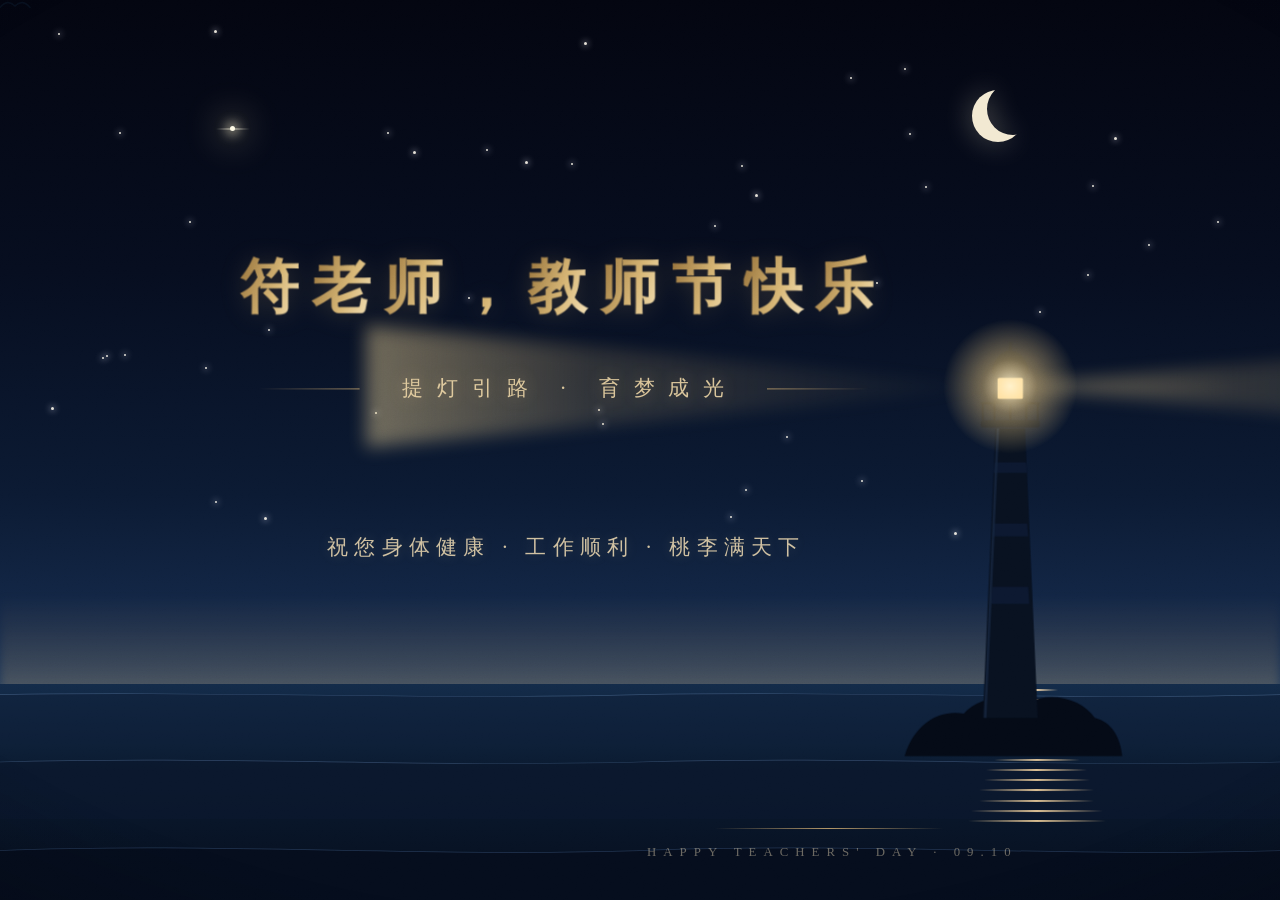
==== commit 543768d0: "Lighthouse night theme: fu" ====
--- a/fu/index.html
+++ b/fu/index.html
@@ -4,8 +4,8 @@
     <meta charset="UTF-8" />
     <meta name="viewport" content="width=device-width, initial-scale=1.0" />
     <title>教师节快乐 · 符老师</title>
-    <script type="module" crossorigin src="./assets/index--SHhSAer.js"></script>
-    <link rel="stylesheet" crossorigin href="./assets/index-Z4yJb2xC.css">
+    <script type="module" crossorigin src="./assets/index-CQavZD42.js"></script>
+    <link rel="stylesheet" crossorigin href="./assets/index-CR8tb0gQ.css">
   </head>
   <body>
     <div id="root"></div>
--- a/fu/assets/index-CR8tb0gQ.css
+++ b/fu/assets/index-CR8tb0gQ.css
@@ -0,0 +1 @@
+*,:before,:after{--tw-border-spacing-x: 0;--tw-border-spacing-y: 0;--tw-translate-x: 0;--tw-translate-y: 0;--tw-rotate: 0;--tw-skew-x: 0;--tw-skew-y: 0;--tw-scale-x: 1;--tw-scale-y: 1;--tw-pan-x: ;--tw-pan-y: ;--tw-pinch-zoom: ;--tw-scroll-snap-strictness: proximity;--tw-gradient-from-position: ;--tw-gradient-via-position: ;--tw-gradient-to-position: ;--tw-ordinal: ;--tw-slashed-zero: ;--tw-numeric-figure: ;--tw-numeric-spacing: ;--tw-numeric-fraction: ;--tw-ring-inset: ;--tw-ring-offset-width: 0px;--tw-ring-offset-color: #fff;--tw-ring-color: rgb(59 130 246 / .5);--tw-ring-offset-shadow: 0 0 #0000;--tw-ring-shadow: 0 0 #0000;--tw-shadow: 0 0 #0000;--tw-shadow-colored: 0 0 #0000;--tw-blur: ;--tw-brightness: ;--tw-contrast: ;--tw-grayscale: ;--tw-hue-rotate: ;--tw-invert: ;--tw-saturate: ;--tw-sepia: ;--tw-drop-shadow: ;--tw-backdrop-blur: ;--tw-backdrop-brightness: ;--tw-backdrop-contrast: ;--tw-backdrop-grayscale: ;--tw-backdrop-hue-rotate: ;--tw-backdrop-invert: ;--tw-backdrop-opacity: ;--tw-backdrop-saturate: ;--tw-backdrop-sepia: ;--tw-contain-size: ;--tw-contain-layout: ;--tw-contain-paint: ;--tw-contain-style: }::backdrop{--tw-border-spacing-x: 0;--tw-border-spacing-y: 0;--tw-translate-x: 0;--tw-translate-y: 0;--tw-rotate: 0;--tw-skew-x: 0;--tw-skew-y: 0;--tw-scale-x: 1;--tw-scale-y: 1;--tw-pan-x: ;--tw-pan-y: ;--tw-pinch-zoom: ;--tw-scroll-snap-strictness: proximity;--tw-gradient-from-position: ;--tw-gradient-via-position: ;--tw-gradient-to-position: ;--tw-ordinal: ;--tw-slashed-zero: ;--tw-numeric-figure: ;--tw-numeric-spacing: ;--tw-numeric-fraction: ;--tw-ring-inset: ;--tw-ring-offset-width: 0px;--tw-ring-offset-color: #fff;--tw-ring-color: rgb(59 130 246 / .5);--tw-ring-offset-shadow: 0 0 #0000;--tw-ring-shadow: 0 0 #0000;--tw-shadow: 0 0 #0000;--tw-shadow-colored: 0 0 #0000;--tw-blur: ;--tw-brightness: ;--tw-contrast: ;--tw-grayscale: ;--tw-hue-rotate: ;--tw-invert: ;--tw-saturate: ;--tw-sepia: ;--tw-drop-shadow: ;--tw-backdrop-blur: ;--tw-backdrop-brightness: ;--tw-backdrop-contrast: ;--tw-backdrop-grayscale: ;--tw-backdrop-hue-rotate: ;--tw-backdrop-invert: ;--tw-backdrop-opacity: ;--tw-backdrop-saturate: ;--tw-backdrop-sepia: ;--tw-contain-size: ;--tw-contain-layout: ;--tw-contain-paint: ;--tw-contain-style: }*,:before,:after{box-sizing:border-box;border-width:0;border-style:solid;border-color:#e5e7eb}:before,:after{--tw-content: ""}html,:host{line-height:1.5;-webkit-text-size-adjust:100%;-moz-tab-size:4;-o-tab-size:4;tab-size:4;font-family:ui-sans-serif,system-ui,sans-serif,"Apple Color Emoji","Segoe UI Emoji",Segoe UI Symbol,"Noto Color Emoji";font-feature-settings:normal;font-variation-settings:normal;-webkit-tap-highlight-color:transparent}body{margin:0;line-height:inherit}hr{height:0;color:inherit;border-top-width:1px}abbr:where([title]){-webkit-text-decoration:underline dotted;text-decoration:underline dotted}h1,h2,h3,h4,h5,h6{font-size:inherit;font-weight:inherit}a{color:inherit;text-decoration:inherit}b,strong{font-weight:bolder}code,kbd,samp,pre{font-family:ui-monospace,SFMono-Regular,Menlo,Monaco,Consolas,Liberation Mono,Courier New,monospace;font-feature-settings:normal;font-variation-settings:normal;font-size:1em}small{font-size:80%}sub,sup{font-size:75%;line-height:0;position:relative;vertical-align:baseline}sub{bottom:-.25em}sup{top:-.5em}table{text-indent:0;border-color:inherit;border-collapse:collapse}button,input,optgroup,select,textarea{font-family:inherit;font-feature-settings:inherit;font-variation-settings:inherit;font-size:100%;font-weight:inherit;line-height:inherit;letter-spacing:inherit;color:inherit;margin:0;padding:0}button,select{text-transform:none}button,input:where([type=button]),input:where([type=reset]),input:where([type=submit]){-webkit-appearance:button;background-color:transparent;background-image:none}:-moz-focusring{outline:auto}:-moz-ui-invalid{box-shadow:none}progress{vertical-align:baseline}::-webkit-inner-spin-button,::-webkit-outer-spin-button{height:auto}[type=search]{-webkit-appearance:textfield;outline-offset:-2px}::-webkit-search-decoration{-webkit-appearance:none}::-webkit-file-upload-button{-webkit-appearance:button;font:inherit}summary{display:list-item}blockquote,dl,dd,h1,h2,h3,h4,h5,h6,hr,figure,p,pre{margin:0}fieldset{margin:0;padding:0}legend{padding:0}ol,ul,menu{list-style:none;margin:0;padding:0}dialog{padding:0}textarea{resize:vertical}input::-moz-placeholder,textarea::-moz-placeholder{opacity:1;color:#9ca3af}input::placeholder,textarea::placeholder{opacity:1;color:#9ca3af}button,[role=button]{cursor:pointer}:disabled{cursor:default}img,svg,video,canvas,audio,iframe,embed,object{display:block;vertical-align:middle}img,video{max-width:100%;height:auto}[hidden]:where(:not([hidden=until-found])){display:none}:root{--background: 0 0% 100%;--foreground: 240 10% 3.9%;--card: 0 0% 100%;--card-foreground: 240 10% 3.9%;--popover: 0 0% 100%;--popover-foreground: 240 10% 3.9%;--primary: 240 5.9% 10%;--primary-foreground: 0 0% 98%;--secondary: 240 4.8% 95.9%;--secondary-foreground: 240 5.9% 10%;--muted: 240 4.8% 95.9%;--muted-foreground: 240 3.8% 46.1%;--accent: 240 4.8% 95.9%;--accent-foreground: 240 5.9% 10%;--destructive: 0 84.2% 60.2%;--destructive-foreground: 0 0% 98%;--border: 240 5.9% 90%;--input: 240 5.9% 90%;--ring: 240 5.9% 10%;--radius: .625rem;--sidebar-background: 0 0% 98%;--sidebar-foreground: 240 5.3% 26.1%;--sidebar-primary: 240 5.9% 10%;--sidebar-primary-foreground: 0 0% 98%;--sidebar-accent: 240 4.8% 95.9%;--sidebar-accent-foreground: 240 5.9% 10%;--sidebar-border: 220 13% 91%;--sidebar-ring: 217.2 91.2% 59.8%}.dark{--background: 240 10% 3.9%;--foreground: 0 0% 98%;--card: 240 10% 3.9%;--card-foreground: 0 0% 98%;--popover: 240 10% 3.9%;--popover-foreground: 0 0% 98%;--primary: 0 0% 98%;--primary-foreground: 240 5.9% 10%;--secondary: 240 3.7% 15.9%;--secondary-foreground: 0 0% 98%;--muted: 240 3.7% 15.9%;--muted-foreground: 240 5% 64.9%;--accent: 240 3.7% 15.9%;--accent-foreground: 0 0% 98%;--destructive: 0 62.8% 30.6%;--destructive-foreground: 0 0% 98%;--border: 240 3.7% 15.9%;--input: 240 3.7% 15.9%;--ring: 240 4.9% 83.9%;--sidebar-background: 240 5.9% 10%;--sidebar-foreground: 240 4.8% 95.9%;--sidebar-primary: 224.3 76.3% 48%;--sidebar-primary-foreground: 0 0% 100%;--sidebar-accent: 240 3.7% 15.9%;--sidebar-accent-foreground: 240 4.8% 95.9%;--sidebar-border: 240 3.7% 15.9%;--sidebar-ring: 217.2 91.2% 59.8%}*{border-color:hsl(var(--border))}body{background-color:hsl(var(--background));color:hsl(var(--foreground))}.sr-only{position:absolute;width:1px;height:1px;padding:0;margin:-1px;overflow:hidden;clip:rect(0,0,0,0);white-space:nowrap;border-width:0}.pointer-events-none{pointer-events:none}.visible{visibility:visible}.invisible{visibility:hidden}.fixed{position:fixed}.absolute{position:absolute}.relative{position:relative}.inset-0{inset:0}.inset-x-0{left:0;right:0}.inset-y-0{top:0;bottom:0}.-bottom-12{bottom:-3rem}.-left-12{left:-3rem}.-right-12{right:-3rem}.-top-12{top:-3rem}.bottom-0{bottom:0}.left-0{left:0}.left-1\/2{left:50%}.left-2{left:.5rem}.left-\[50\%\]{left:50%}.right-0{right:0}.right-1{right:.25rem}.right-2{right:.5rem}.right-3{right:.75rem}.right-4{right:1rem}.top-0{top:0}.top-1\.5{top:.375rem}.top-1\/2{top:50%}.top-3\.5{top:.875rem}.top-4{top:1rem}.top-\[1px\]{top:1px}.top-\[50\%\]{top:50%}.top-\[60\%\]{top:60%}.top-full{top:100%}.isolate{isolation:isolate}.z-10{z-index:10}.z-20{z-index:20}.z-50{z-index:50}.z-\[1\]{z-index:1}.order-first{order:-9999}.order-last{order:9999}.col-start-2{grid-column-start:2}.row-span-2{grid-row:span 2 / span 2}.row-start-1{grid-row-start:1}.\!m-0{margin:0!important}.-mx-1{margin-left:-.25rem;margin-right:-.25rem}.-my-2{margin-top:-.5rem;margin-bottom:-.5rem}.mx-2{margin-left:.5rem;margin-right:.5rem}.mx-3\.5{margin-left:.875rem;margin-right:.875rem}.mx-auto{margin-left:auto;margin-right:auto}.my-0{margin-top:0;margin-bottom:0}.my-0\.5{margin-top:.125rem;margin-bottom:.125rem}.my-1{margin-top:.25rem;margin-bottom:.25rem}.-ml-4{margin-left:-1rem}.-mt-4{margin-top:-1rem}.mb-2{margin-bottom:.5rem}.mb-3{margin-bottom:.75rem}.ml-1{margin-left:.25rem}.ml-4{margin-left:1rem}.ml-auto{margin-left:auto}.mt-1\.5{margin-top:.375rem}.mt-2{margin-top:.5rem}.mt-4{margin-top:1rem}.mt-auto{margin-top:auto}.line-clamp-1{overflow:hidden;display:-webkit-box;-webkit-box-orient:vertical;-webkit-line-clamp:1}.line-clamp-2{overflow:hidden;display:-webkit-box;-webkit-box-orient:vertical;-webkit-line-clamp:2}.block{display:block}.flex{display:flex}.inline-flex{display:inline-flex}.table{display:table}.table-caption{display:table-caption}.table-cell{display:table-cell}.table-row{display:table-row}.grid{display:grid}.hidden{display:none}.aspect-square{aspect-ratio:1 / 1}.aspect-video{aspect-ratio:16 / 9}.size-10{width:2.5rem;height:2.5rem}.size-2{width:.5rem;height:.5rem}.size-2\.5{width:.625rem;height:.625rem}.size-3{width:.75rem;height:.75rem}.size-3\.5{width:.875rem;height:.875rem}.size-4{width:1rem;height:1rem}.size-6{width:1.5rem;height:1.5rem}.size-7{width:1.75rem;height:1.75rem}.size-8{width:2rem;height:2rem}.size-9{width:2.25rem;height:2.25rem}.size-auto{width:auto;height:auto}.size-full{width:100%;height:100%}.h-1\.5{height:.375rem}.h-10{height:2.5rem}.h-12{height:3rem}.h-2{height:.5rem}.h-2\.5{height:.625rem}.h-4{height:1rem}.h-5{height:1.25rem}.h-6{height:1.5rem}.h-7{height:1.75rem}.h-8{height:2rem}.h-9{height:2.25rem}.h-\[1\.15rem\]{height:1.15rem}.h-\[calc\(100\%-1px\)\]{height:calc(100% - 1px)}.h-\[var\(--radix-navigation-menu-viewport-height\)\]{height:var(--radix-navigation-menu-viewport-height)}.h-\[var\(--radix-select-trigger-height\)\]{height:var(--radix-select-trigger-height)}.h-auto{height:auto}.h-full{height:100%}.h-px{height:1px}.h-svh{height:100svh}.max-h-\[300px\]{max-height:300px}.min-h-0{min-height:0px}.min-h-16{min-height:4rem}.min-h-4{min-height:1rem}.min-h-svh{min-height:100svh}.w-0{width:0px}.w-1{width:.25rem}.w-2{width:.5rem}.w-2\.5{width:.625rem}.w-3{width:.75rem}.w-3\/4{width:75%}.w-4{width:1rem}.w-5{width:1.25rem}.w-64{width:16rem}.w-72{width:18rem}.w-8{width:2rem}.w-9{width:2.25rem}.w-\[100px\]{width:100px}.w-auto{width:auto}.w-fit{width:-moz-fit-content;width:fit-content}.w-full{width:100%}.w-max{width:-moz-max-content;width:max-content}.w-px{width:1px}.min-w-0{min-width:0px}.min-w-10{min-width:2.5rem}.min-w-5{min-width:1.25rem}.min-w-8{min-width:2rem}.min-w-9{min-width:2.25rem}.min-w-\[12rem\]{min-width:12rem}.min-w-\[8rem\]{min-width:8rem}.min-w-\[var\(--radix-select-trigger-width\)\]{min-width:var(--radix-select-trigger-width)}.max-w-\[calc\(100\%-2rem\)\]{max-width:calc(100% - 2rem)}.max-w-max{max-width:-moz-max-content;max-width:max-content}.max-w-sm{max-width:24rem}.flex-1{flex:1 1 0%}.shrink-0{flex-shrink:0}.grow{flex-grow:1}.grow-0{flex-grow:0}.basis-full{flex-basis:100%}.caption-bottom{caption-side:bottom}.border-collapse{border-collapse:collapse}.-translate-x-1\/2{--tw-translate-x: -50%;transform:translate(var(--tw-translate-x),var(--tw-translate-y)) rotate(var(--tw-rotate)) skew(var(--tw-skew-x)) skewY(var(--tw-skew-y)) scaleX(var(--tw-scale-x)) scaleY(var(--tw-scale-y))}.-translate-x-px{--tw-translate-x: -1px;transform:translate(var(--tw-translate-x),var(--tw-translate-y)) rotate(var(--tw-rotate)) skew(var(--tw-skew-x)) skewY(var(--tw-skew-y)) scaleX(var(--tw-scale-x)) scaleY(var(--tw-scale-y))}.-translate-y-1\/2{--tw-translate-y: -50%;transform:translate(var(--tw-translate-x),var(--tw-translate-y)) rotate(var(--tw-rotate)) skew(var(--tw-skew-x)) skewY(var(--tw-skew-y)) scaleX(var(--tw-scale-x)) scaleY(var(--tw-scale-y))}.translate-x-\[-50\%\]{--tw-translate-x: -50%;transform:translate(var(--tw-translate-x),var(--tw-translate-y)) rotate(var(--tw-rotate)) skew(var(--tw-skew-x)) skewY(var(--tw-skew-y)) scaleX(var(--tw-scale-x)) scaleY(var(--tw-scale-y))}.translate-x-px{--tw-translate-x: 1px;transform:translate(var(--tw-translate-x),var(--tw-translate-y)) rotate(var(--tw-rotate)) skew(var(--tw-skew-x)) skewY(var(--tw-skew-y)) scaleX(var(--tw-scale-x)) scaleY(var(--tw-scale-y))}.translate-y-0\.5{--tw-translate-y: .125rem;transform:translate(var(--tw-translate-x),var(--tw-translate-y)) rotate(var(--tw-rotate)) skew(var(--tw-skew-x)) skewY(var(--tw-skew-y)) scaleX(var(--tw-scale-x)) scaleY(var(--tw-scale-y))}.translate-y-\[-50\%\]{--tw-translate-y: -50%;transform:translate(var(--tw-translate-x),var(--tw-translate-y)) rotate(var(--tw-rotate)) skew(var(--tw-skew-x)) skewY(var(--tw-skew-y)) scaleX(var(--tw-scale-x)) scaleY(var(--tw-scale-y))}.translate-y-\[calc\(-50\%_-_2px\)\]{--tw-translate-y: calc(-50% - 2px) ;transform:translate(var(--tw-translate-x),var(--tw-translate-y)) rotate(var(--tw-rotate)) skew(var(--tw-skew-x)) skewY(var(--tw-skew-y)) scaleX(var(--tw-scale-x)) scaleY(var(--tw-scale-y))}.rotate-45{--tw-rotate: 45deg;transform:translate(var(--tw-translate-x),var(--tw-translate-y)) rotate(var(--tw-rotate)) skew(var(--tw-skew-x)) skewY(var(--tw-skew-y)) scaleX(var(--tw-scale-x)) scaleY(var(--tw-scale-y))}.rotate-90{--tw-rotate: 90deg;transform:translate(var(--tw-translate-x),var(--tw-translate-y)) rotate(var(--tw-rotate)) skew(var(--tw-skew-x)) skewY(var(--tw-skew-y)) scaleX(var(--tw-scale-x)) scaleY(var(--tw-scale-y))}.transform{transform:translate(var(--tw-translate-x),var(--tw-translate-y)) rotate(var(--tw-rotate)) skew(var(--tw-skew-x)) skewY(var(--tw-skew-y)) scaleX(var(--tw-scale-x)) scaleY(var(--tw-scale-y))}@keyframes caret-blink{0%,70%,to{opacity:1}20%,50%{opacity:0}}.animate-caret-blink{animation:caret-blink 1.25s ease-out infinite}@keyframes pulse{50%{opacity:.5}}.animate-pulse{animation:pulse 2s cubic-bezier(.4,0,.6,1) infinite}@keyframes spin{to{transform:rotate(360deg)}}.animate-spin{animation:spin 1s linear infinite}.cursor-default{cursor:default}.cursor-text{cursor:text}.touch-none{touch-action:none}.select-none{-webkit-user-select:none;-moz-user-select:none;user-select:none}.resize-none{resize:none}.scroll-my-1{scroll-margin-top:.25rem;scroll-margin-bottom:.25rem}.scroll-py-1{scroll-padding-top:.25rem;scroll-padding-bottom:.25rem}.list-disc{list-style-type:disc}.list-none{list-style-type:none}.auto-rows-min{grid-auto-rows:min-content}.grid-cols-\[0_1fr\]{grid-template-columns:0 1fr}.grid-rows-\[auto_auto\]{grid-template-rows:auto auto}.flex-row{flex-direction:row}.flex-col{flex-direction:column}.flex-col-reverse{flex-direction:column-reverse}.flex-wrap{flex-wrap:wrap}.place-content-center{place-content:center}.items-start{align-items:flex-start}.items-end{align-items:flex-end}.items-center{align-items:center}.items-stretch{align-items:stretch}.justify-start{justify-content:flex-start}.justify-center{justify-content:center}.justify-between{justify-content:space-between}.justify-items-start{justify-items:start}.gap-0\.5{gap:.125rem}.gap-1{gap:.25rem}.gap-1\.5{gap:.375rem}.gap-2{gap:.5rem}.gap-2\.5{gap:.625rem}.gap-3{gap:.75rem}.gap-4{gap:1rem}.gap-6{gap:1.5rem}.gap-7{gap:1.75rem}.gap-\[--spacing\(var\(--gap\)\)\]{gap:var(--spacing(var(--gap)))}.gap-y-0\.5{row-gap:.125rem}.self-start{align-self:flex-start}.self-stretch{align-self:stretch}.justify-self-end{justify-self:end}.overflow-auto{overflow:auto}.overflow-hidden{overflow:hidden}.overflow-x-auto{overflow-x:auto}.overflow-y-auto{overflow-y:auto}.overflow-x-hidden{overflow-x:hidden}.whitespace-nowrap{white-space:nowrap}.text-balance{text-wrap:balance}.break-words{overflow-wrap:break-word}.rounded-\[2px\]{border-radius:2px}.rounded-\[4px\]{border-radius:4px}.rounded-\[calc\(var\(--radius\)-5px\)\]{border-radius:calc(var(--radius) - 5px)}.rounded-\[inherit\]{border-radius:inherit}.rounded-full{border-radius:9999px}.rounded-lg{border-radius:var(--radius)}.rounded-md{border-radius:calc(var(--radius) - 2px)}.rounded-none{border-radius:0}.rounded-sm{border-radius:calc(var(--radius) - 4px)}.rounded-xl{border-radius:calc(var(--radius) + 4px)}.rounded-xs{border-radius:calc(var(--radius) - 6px)}.rounded-l-md{border-top-left-radius:calc(var(--radius) - 2px);border-bottom-left-radius:calc(var(--radius) - 2px)}.rounded-r-md{border-top-right-radius:calc(var(--radius) - 2px);border-bottom-right-radius:calc(var(--radius) - 2px)}.rounded-tl-sm{border-top-left-radius:calc(var(--radius) - 4px)}.border{border-width:1px}.border-0{border-width:0px}.border-\[1\.5px\]{border-width:1.5px}.border-y{border-top-width:1px;border-bottom-width:1px}.border-b{border-bottom-width:1px}.border-l{border-left-width:1px}.border-r{border-right-width:1px}.border-t{border-top-width:1px}.border-dashed{border-style:dashed}.border-border{border-color:hsl(var(--border))}.border-border\/50{border-color:hsl(var(--border) / .5)}.border-input{border-color:hsl(var(--input))}.border-primary{border-color:hsl(var(--primary))}.border-sidebar-border{border-color:hsl(var(--sidebar-border))}.border-transparent{border-color:transparent}.border-l-transparent{border-left-color:transparent}.border-t-transparent{border-top-color:transparent}.bg-accent{background-color:hsl(var(--accent))}.bg-background{background-color:hsl(var(--background))}.bg-black\/50{background-color:#00000080}.bg-border{background-color:hsl(var(--border))}.bg-card{background-color:hsl(var(--card))}.bg-destructive{--tw-bg-opacity: 1;background-color:hsl(var(--destructive) / var(--tw-bg-opacity, 1))}.bg-foreground{background-color:hsl(var(--foreground))}.bg-input{background-color:hsl(var(--input))}.bg-muted{background-color:hsl(var(--muted))}.bg-muted\/50{background-color:hsl(var(--muted) / .5)}.bg-popover{background-color:hsl(var(--popover))}.bg-primary{background-color:hsl(var(--primary))}.bg-primary\/20{background-color:hsl(var(--primary) / .2)}.bg-secondary{background-color:hsl(var(--secondary))}.bg-sidebar{background-color:hsl(var(--sidebar-background))}.bg-sidebar-border{background-color:hsl(var(--sidebar-border))}.bg-transparent{background-color:transparent}.bg-white{--tw-bg-opacity: 1;background-color:rgb(255 255 255 / var(--tw-bg-opacity, 1))}.fill-current{fill:currentColor}.fill-foreground{fill:hsl(var(--foreground))}.fill-primary{fill:hsl(var(--primary))}.p-0{padding:0}.p-1{padding:.25rem}.p-2{padding:.5rem}.p-3{padding:.75rem}.p-4{padding:1rem}.p-6{padding:1.5rem}.p-\[3px\]{padding:3px}.p-px{padding:1px}.px-1{padding-left:.25rem;padding-right:.25rem}.px-1\.5{padding-left:.375rem;padding-right:.375rem}.px-2{padding-left:.5rem;padding-right:.5rem}.px-2\.5{padding-left:.625rem;padding-right:.625rem}.px-3{padding-left:.75rem;padding-right:.75rem}.px-4{padding-left:1rem;padding-right:1rem}.px-6{padding-left:1.5rem;padding-right:1.5rem}.py-0\.5{padding-top:.125rem;padding-bottom:.125rem}.py-1{padding-top:.25rem;padding-bottom:.25rem}.py-1\.5{padding-top:.375rem;padding-bottom:.375rem}.py-2{padding-top:.5rem;padding-bottom:.5rem}.py-3{padding-top:.75rem;padding-bottom:.75rem}.py-4{padding-top:1rem;padding-bottom:1rem}.py-6{padding-top:1.5rem;padding-bottom:1.5rem}.pb-3{padding-bottom:.75rem}.pb-4{padding-bottom:1rem}.pl-2{padding-left:.5rem}.pl-3{padding-left:.75rem}.pl-4{padding-left:1rem}.pl-8{padding-left:2rem}.pr-1{padding-right:.25rem}.pr-2{padding-right:.5rem}.pr-2\.5{padding-right:.625rem}.pr-3{padding-right:.75rem}.pr-8{padding-right:2rem}.pt-0{padding-top:0}.pt-3{padding-top:.75rem}.pt-4{padding-top:1rem}.text-left{text-align:left}.text-center{text-align:center}.align-middle{vertical-align:middle}.font-mono{font-family:ui-monospace,SFMono-Regular,Menlo,Monaco,Consolas,Liberation Mono,Courier New,monospace}.font-sans{font-family:ui-sans-serif,system-ui,sans-serif,"Apple Color Emoji","Segoe UI Emoji",Segoe UI Symbol,"Noto Color Emoji"}.text-\[0\.8rem\]{font-size:.8rem}.text-base{font-size:1rem;line-height:1.5rem}.text-lg{font-size:1.125rem;line-height:1.75rem}.text-sm{font-size:.875rem;line-height:1.25rem}.text-sm\/relaxed{font-size:.875rem;line-height:1.625}.text-xs{font-size:.75rem;line-height:1rem}.font-medium{font-weight:500}.font-normal{font-weight:400}.font-semibold{font-weight:600}.tabular-nums{--tw-numeric-spacing: tabular-nums;font-variant-numeric:var(--tw-ordinal) var(--tw-slashed-zero) var(--tw-numeric-figure) var(--tw-numeric-spacing) var(--tw-numeric-fraction)}.leading-none{line-height:1}.leading-normal{line-height:1.5}.leading-snug{line-height:1.375}.tracking-tight{letter-spacing:-.025em}.tracking-widest{letter-spacing:.1em}.text-accent-foreground{color:hsl(var(--accent-foreground))}.text-background{color:hsl(var(--background))}.text-card-foreground{color:hsl(var(--card-foreground))}.text-current{color:currentColor}.text-destructive{--tw-text-opacity: 1;color:hsl(var(--destructive) / var(--tw-text-opacity, 1))}.text-foreground{color:hsl(var(--foreground))}.text-muted-foreground{color:hsl(var(--muted-foreground))}.text-popover-foreground{color:hsl(var(--popover-foreground))}.text-primary{color:hsl(var(--primary))}.text-primary-foreground{color:hsl(var(--primary-foreground))}.text-secondary-foreground{color:hsl(var(--secondary-foreground))}.text-sidebar-foreground{color:hsl(var(--sidebar-foreground))}.text-sidebar-foreground\/70{color:hsl(var(--sidebar-foreground) / .7)}.text-white{--tw-text-opacity: 1;color:rgb(255 255 255 / var(--tw-text-opacity, 1))}.underline-offset-4{text-underline-offset:4px}.opacity-0{opacity:0}.opacity-50{opacity:.5}.opacity-70{opacity:.7}.shadow{--tw-shadow: 0 1px 3px 0 rgb(0 0 0 / .1), 0 1px 2px -1px rgb(0 0 0 / .1);--tw-shadow-colored: 0 1px 3px 0 var(--tw-shadow-color), 0 1px 2px -1px var(--tw-shadow-color);box-shadow:var(--tw-ring-offset-shadow, 0 0 #0000),var(--tw-ring-shadow, 0 0 #0000),var(--tw-shadow)}.shadow-\[0_0_0_1px_hsl\(var\(--sidebar-border\)\)\]{--tw-shadow: 0 0 0 1px hsl(var(--sidebar-border));--tw-shadow-colored: 0 0 0 1px var(--tw-shadow-color);box-shadow:var(--tw-ring-offset-shadow, 0 0 #0000),var(--tw-ring-shadow, 0 0 #0000),var(--tw-shadow)}.shadow-lg{--tw-shadow: 0 10px 15px -3px rgb(0 0 0 / .1), 0 4px 6px -4px rgb(0 0 0 / .1);--tw-shadow-colored: 0 10px 15px -3px var(--tw-shadow-color), 0 4px 6px -4px var(--tw-shadow-color);box-shadow:var(--tw-ring-offset-shadow, 0 0 #0000),var(--tw-ring-shadow, 0 0 #0000),var(--tw-shadow)}.shadow-md{--tw-shadow: 0 4px 6px -1px rgb(0 0 0 / .1), 0 2px 4px -2px rgb(0 0 0 / .1);--tw-shadow-colored: 0 4px 6px -1px var(--tw-shadow-color), 0 2px 4px -2px var(--tw-shadow-color);box-shadow:var(--tw-ring-offset-shadow, 0 0 #0000),var(--tw-ring-shadow, 0 0 #0000),var(--tw-shadow)}.shadow-none{--tw-shadow: 0 0 #0000;--tw-shadow-colored: 0 0 #0000;box-shadow:var(--tw-ring-offset-shadow, 0 0 #0000),var(--tw-ring-shadow, 0 0 #0000),var(--tw-shadow)}.shadow-sm{--tw-shadow: 0 1px 2px 0 rgb(0 0 0 / .05);--tw-shadow-colored: 0 1px 2px 0 var(--tw-shadow-color);box-shadow:var(--tw-ring-offset-shadow, 0 0 #0000),var(--tw-ring-shadow, 0 0 #0000),var(--tw-shadow)}.shadow-xl{--tw-shadow: 0 20px 25px -5px rgb(0 0 0 / .1), 0 8px 10px -6px rgb(0 0 0 / .1);--tw-shadow-colored: 0 20px 25px -5px var(--tw-shadow-color), 0 8px 10px -6px var(--tw-shadow-color);box-shadow:var(--tw-ring-offset-shadow, 0 0 #0000),var(--tw-ring-shadow, 0 0 #0000),var(--tw-shadow)}.shadow-xs{--tw-shadow: 0 1px 2px 0 rgb(0 0 0 / .05);--tw-shadow-colored: 0 1px 2px 0 var(--tw-shadow-color);box-shadow:var(--tw-ring-offset-shadow, 0 0 #0000),var(--tw-ring-shadow, 0 0 #0000),var(--tw-shadow)}.outline-none{outline:2px solid transparent;outline-offset:2px}.outline{outline-style:solid}.ring-0{--tw-ring-offset-shadow: var(--tw-ring-inset) 0 0 0 var(--tw-ring-offset-width) var(--tw-ring-offset-color);--tw-ring-shadow: var(--tw-ring-inset) 0 0 0 calc(0px + var(--tw-ring-offset-width)) var(--tw-ring-color);box-shadow:var(--tw-ring-offset-shadow),var(--tw-ring-shadow),var(--tw-shadow, 0 0 #0000)}.ring-ring\/50{--tw-ring-color: hsl(var(--ring) / .5)}.ring-sidebar-ring{--tw-ring-color: hsl(var(--sidebar-ring))}.ring-offset-background{--tw-ring-offset-color: hsl(var(--background))}.filter{filter:var(--tw-blur) var(--tw-brightness) var(--tw-contrast) var(--tw-grayscale) var(--tw-hue-rotate) var(--tw-invert) var(--tw-saturate) var(--tw-sepia) var(--tw-drop-shadow)}.transition{transition-property:color,background-color,border-color,text-decoration-color,fill,stroke,opacity,box-shadow,transform,filter,backdrop-filter;transition-timing-function:cubic-bezier(.4,0,.2,1);transition-duration:.15s}.transition-\[color\,box-shadow\]{transition-property:color,box-shadow;transition-timing-function:cubic-bezier(.4,0,.2,1);transition-duration:.15s}.transition-\[left\,right\,width\]{transition-property:left,right,width;transition-timing-function:cubic-bezier(.4,0,.2,1);transition-duration:.15s}.transition-\[margin\,opacity\]{transition-property:margin,opacity;transition-timing-function:cubic-bezier(.4,0,.2,1);transition-duration:.15s}.transition-\[width\,height\,padding\]{transition-property:width,height,padding;transition-timing-function:cubic-bezier(.4,0,.2,1);transition-duration:.15s}.transition-\[width\]{transition-property:width;transition-timing-function:cubic-bezier(.4,0,.2,1);transition-duration:.15s}.transition-all{transition-property:all;transition-timing-function:cubic-bezier(.4,0,.2,1);transition-duration:.15s}.transition-colors{transition-property:color,background-color,border-color,text-decoration-color,fill,stroke;transition-timing-function:cubic-bezier(.4,0,.2,1);transition-duration:.15s}.transition-none{transition-property:none}.transition-opacity{transition-property:opacity;transition-timing-function:cubic-bezier(.4,0,.2,1);transition-duration:.15s}.transition-shadow{transition-property:box-shadow;transition-timing-function:cubic-bezier(.4,0,.2,1);transition-duration:.15s}.transition-transform{transition-property:transform;transition-timing-function:cubic-bezier(.4,0,.2,1);transition-duration:.15s}.duration-100{transition-duration:.1s}.duration-1000{transition-duration:1s}.duration-200{transition-duration:.2s}.duration-300{transition-duration:.3s}.ease-in-out{transition-timing-function:cubic-bezier(.4,0,.2,1)}.ease-linear{transition-timing-function:linear}@keyframes enter{0%{opacity:var(--tw-enter-opacity, 1);transform:translate3d(var(--tw-enter-translate-x, 0),var(--tw-enter-translate-y, 0),0) scale3d(var(--tw-enter-scale, 1),var(--tw-enter-scale, 1),var(--tw-enter-scale, 1)) rotate(var(--tw-enter-rotate, 0))}}@keyframes exit{to{opacity:var(--tw-exit-opacity, 1);transform:translate3d(var(--tw-exit-translate-x, 0),var(--tw-exit-translate-y, 0),0) scale3d(var(--tw-exit-scale, 1),var(--tw-exit-scale, 1),var(--tw-exit-scale, 1)) rotate(var(--tw-exit-rotate, 0))}}.animate-in{animation-name:enter;animation-duration:.15s;--tw-enter-opacity: initial;--tw-enter-scale: initial;--tw-enter-rotate: initial;--tw-enter-translate-x: initial;--tw-enter-translate-y: initial}.fade-in-0{--tw-enter-opacity: 0}.zoom-in-95{--tw-enter-scale: .95}.duration-100{animation-duration:.1s}.duration-1000{animation-duration:1s}.duration-200{animation-duration:.2s}.duration-300{animation-duration:.3s}.ease-in-out{animation-timing-function:cubic-bezier(.4,0,.2,1)}.ease-linear{animation-timing-function:linear}.\[--cell-size\:--spacing\(8\)\]{--cell-size: var(--spacing(8))}.selection\:bg-primary *::-moz-selection{background-color:hsl(var(--primary))}.selection\:bg-primary *::selection{background-color:hsl(var(--primary))}.selection\:text-primary-foreground *::-moz-selection{color:hsl(var(--primary-foreground))}.selection\:text-primary-foreground *::selection{color:hsl(var(--primary-foreground))}.selection\:bg-primary::-moz-selection{background-color:hsl(var(--primary))}.selection\:bg-primary::selection{background-color:hsl(var(--primary))}.selection\:text-primary-foreground::-moz-selection{color:hsl(var(--primary-foreground))}.selection\:text-primary-foreground::selection{color:hsl(var(--primary-foreground))}.file\:inline-flex::file-selector-button{display:inline-flex}.file\:h-7::file-selector-button{height:1.75rem}.file\:border-0::file-selector-button{border-width:0px}.file\:bg-transparent::file-selector-button{background-color:transparent}.file\:text-sm::file-selector-button{font-size:.875rem;line-height:1.25rem}.file\:font-medium::file-selector-button{font-weight:500}.file\:text-foreground::file-selector-button{color:hsl(var(--foreground))}.placeholder\:text-muted-foreground::-moz-placeholder{color:hsl(var(--muted-foreground))}.placeholder\:text-muted-foreground::placeholder{color:hsl(var(--muted-foreground))}.after\:absolute:after{content:var(--tw-content);position:absolute}.after\:-inset-2:after{content:var(--tw-content);inset:-.5rem}.after\:inset-y-0:after{content:var(--tw-content);top:0;bottom:0}.after\:left-1\/2:after{content:var(--tw-content);left:50%}.after\:w-1:after{content:var(--tw-content);width:.25rem}.after\:w-\[2px\]:after{content:var(--tw-content);width:2px}.after\:-translate-x-1\/2:after{content:var(--tw-content);--tw-translate-x: -50%;transform:translate(var(--tw-translate-x),var(--tw-translate-y)) rotate(var(--tw-rotate)) skew(var(--tw-skew-x)) skewY(var(--tw-skew-y)) scaleX(var(--tw-scale-x)) scaleY(var(--tw-scale-y))}.first\:rounded-l-md:first-child{border-top-left-radius:calc(var(--radius) - 2px);border-bottom-left-radius:calc(var(--radius) - 2px)}.first\:border-l:first-child{border-left-width:1px}.last\:mt-0:last-child{margin-top:0}.last\:rounded-r-md:last-child{border-top-right-radius:calc(var(--radius) - 2px);border-bottom-right-radius:calc(var(--radius) - 2px)}.last\:border-b-0:last-child{border-bottom-width:0px}.hover\:bg-accent:hover{background-color:hsl(var(--accent))}.hover\:bg-destructive\/90:hover{background-color:hsl(var(--destructive) / .9)}.hover\:bg-muted:hover{background-color:hsl(var(--muted))}.hover\:bg-muted\/50:hover{background-color:hsl(var(--muted) / .5)}.hover\:bg-primary\/90:hover{background-color:hsl(var(--primary) / .9)}.hover\:bg-secondary\/80:hover{background-color:hsl(var(--secondary) / .8)}.hover\:bg-sidebar-accent:hover{background-color:hsl(var(--sidebar-accent))}.hover\:text-accent-foreground:hover{color:hsl(var(--accent-foreground))}.hover\:text-foreground:hover{color:hsl(var(--foreground))}.hover\:text-muted-foreground:hover{color:hsl(var(--muted-foreground))}.hover\:text-sidebar-accent-foreground:hover{color:hsl(var(--sidebar-accent-foreground))}.hover\:underline:hover{text-decoration-line:underline}.hover\:opacity-100:hover{opacity:1}.hover\:shadow-\[0_0_0_1px_hsl\(var\(--sidebar-accent\)\)\]:hover{--tw-shadow: 0 0 0 1px hsl(var(--sidebar-accent));--tw-shadow-colored: 0 0 0 1px var(--tw-shadow-color);box-shadow:var(--tw-ring-offset-shadow, 0 0 #0000),var(--tw-ring-shadow, 0 0 #0000),var(--tw-shadow)}.hover\:ring-4:hover{--tw-ring-offset-shadow: var(--tw-ring-inset) 0 0 0 var(--tw-ring-offset-width) var(--tw-ring-offset-color);--tw-ring-shadow: var(--tw-ring-inset) 0 0 0 calc(4px + var(--tw-ring-offset-width)) var(--tw-ring-color);box-shadow:var(--tw-ring-offset-shadow),var(--tw-ring-shadow),var(--tw-shadow, 0 0 #0000)}.hover\:after\:bg-sidebar-border:hover:after{content:var(--tw-content);background-color:hsl(var(--sidebar-border))}.focus\:z-10:focus{z-index:10}.focus\:bg-accent:focus{background-color:hsl(var(--accent))}.focus\:text-accent-foreground:focus{color:hsl(var(--accent-foreground))}.focus\:ring-2:focus{--tw-ring-offset-shadow: var(--tw-ring-inset) 0 0 0 var(--tw-ring-offset-width) var(--tw-ring-offset-color);--tw-ring-shadow: var(--tw-ring-inset) 0 0 0 calc(2px + var(--tw-ring-offset-width)) var(--tw-ring-color);box-shadow:var(--tw-ring-offset-shadow),var(--tw-ring-shadow),var(--tw-shadow, 0 0 #0000)}.focus\:ring-ring:focus{--tw-ring-color: hsl(var(--ring))}.focus\:ring-offset-2:focus{--tw-ring-offset-width: 2px}.focus-visible\:z-10:focus-visible{z-index:10}.focus-visible\:border-ring:focus-visible{border-color:hsl(var(--ring))}.focus-visible\:outline-1:focus-visible{outline-width:1px}.focus-visible\:outline-ring:focus-visible{outline-color:hsl(var(--ring))}.focus-visible\:ring-0:focus-visible{--tw-ring-offset-shadow: var(--tw-ring-inset) 0 0 0 var(--tw-ring-offset-width) var(--tw-ring-offset-color);--tw-ring-shadow: var(--tw-ring-inset) 0 0 0 calc(0px + var(--tw-ring-offset-width)) var(--tw-ring-color);box-shadow:var(--tw-ring-offset-shadow),var(--tw-ring-shadow),var(--tw-shadow, 0 0 #0000)}.focus-visible\:ring-1:focus-visible{--tw-ring-offset-shadow: var(--tw-ring-inset) 0 0 0 var(--tw-ring-offset-width) var(--tw-ring-offset-color);--tw-ring-shadow: var(--tw-ring-inset) 0 0 0 calc(1px + var(--tw-ring-offset-width)) var(--tw-ring-color);box-shadow:var(--tw-ring-offset-shadow),var(--tw-ring-shadow),var(--tw-shadow, 0 0 #0000)}.focus-visible\:ring-2:focus-visible{--tw-ring-offset-shadow: var(--tw-ring-inset) 0 0 0 var(--tw-ring-offset-width) var(--tw-ring-offset-color);--tw-ring-shadow: var(--tw-ring-inset) 0 0 0 calc(2px + var(--tw-ring-offset-width)) var(--tw-ring-color);box-shadow:var(--tw-ring-offset-shadow),var(--tw-ring-shadow),var(--tw-shadow, 0 0 #0000)}.focus-visible\:ring-4:focus-visible{--tw-ring-offset-shadow: var(--tw-ring-inset) 0 0 0 var(--tw-ring-offset-width) var(--tw-ring-offset-color);--tw-ring-shadow: var(--tw-ring-inset) 0 0 0 calc(4px + var(--tw-ring-offset-width)) var(--tw-ring-color);box-shadow:var(--tw-ring-offset-shadow),var(--tw-ring-shadow),var(--tw-shadow, 0 0 #0000)}.focus-visible\:ring-\[3px\]:focus-visible{--tw-ring-offset-shadow: var(--tw-ring-inset) 0 0 0 var(--tw-ring-offset-width) var(--tw-ring-offset-color);--tw-ring-shadow: var(--tw-ring-inset) 0 0 0 calc(3px + var(--tw-ring-offset-width)) var(--tw-ring-color);box-shadow:var(--tw-ring-offset-shadow),var(--tw-ring-shadow),var(--tw-shadow, 0 0 #0000)}.focus-visible\:ring-destructive\/20:focus-visible{--tw-ring-color: hsl(var(--destructive) / .2)}.focus-visible\:ring-ring:focus-visible{--tw-ring-color: hsl(var(--ring))}.focus-visible\:ring-ring\/50:focus-visible{--tw-ring-color: hsl(var(--ring) / .5)}.focus-visible\:ring-offset-1:focus-visible{--tw-ring-offset-width: 1px}.active\:bg-sidebar-accent:active{background-color:hsl(var(--sidebar-accent))}.active\:text-sidebar-accent-foreground:active{color:hsl(var(--sidebar-accent-foreground))}.disabled\:pointer-events-none:disabled{pointer-events:none}.disabled\:cursor-not-allowed:disabled{cursor:not-allowed}.disabled\:opacity-50:disabled{opacity:.5}.group\/menu-item:focus-within .group-focus-within\/menu-item\:opacity-100{opacity:1}.group\/menu-item:hover .group-hover\/menu-item\:opacity-100{opacity:1}.peer\/menu-button:hover~.peer-hover\/menu-button\:text-sidebar-accent-foreground{color:hsl(var(--sidebar-accent-foreground))}.peer:disabled~.peer-disabled\:cursor-not-allowed{cursor:not-allowed}.peer:disabled~.peer-disabled\:opacity-50{opacity:.5}.has-\[\>button\]\:ml-\[-0\.45rem\]:has(>button){margin-left:-.45rem}.has-\[\>button\]\:mr-\[-0\.45rem\]:has(>button){margin-right:-.45rem}.has-\[\>kbd\]\:ml-\[-0\.35rem\]:has(>kbd){margin-left:-.35rem}.has-\[\>kbd\]\:mr-\[-0\.35rem\]:has(>kbd){margin-right:-.35rem}.has-\[\>\[data-align\=block-end\]\]\:h-auto:has(>[data-align=block-end]){height:auto}.has-\[\>\[data-align\=block-start\]\]\:h-auto:has(>[data-align=block-start]){height:auto}.has-\[\>textarea\]\:h-auto:has(>textarea){height:auto}.has-\[\>\[data-slot\=field\]\]\:w-full:has(>[data-slot=field]){width:100%}.has-\[\>svg\]\:grid-cols-\[calc\(var\(--spacing\)\*4\)_1fr\]:has(>svg){grid-template-columns:calc(var(--spacing) * 4) 1fr}.has-\[\>\[data-align\=block-end\]\]\:flex-col:has(>[data-align=block-end]){flex-direction:column}.has-\[\>\[data-align\=block-start\]\]\:flex-col:has(>[data-align=block-start]){flex-direction:column}.has-\[\>\[data-slot\=field\]\]\:flex-col:has(>[data-slot=field]){flex-direction:column}.has-\[\>\[data-slot\=field-content\]\]\:items-start:has(>[data-slot=field-content]){align-items:flex-start}.has-\[\>\[data-slot\=button-group\]\]\:gap-2:has(>[data-slot=button-group]){gap:.5rem}.has-\[\>\[data-slot\=checkbox-group\]\]\:gap-3:has(>[data-slot=checkbox-group]){gap:.75rem}.has-\[\>\[data-slot\=radio-group\]\]\:gap-3:has(>[data-slot=radio-group]){gap:.75rem}.has-\[\>svg\]\:gap-x-3:has(>svg){-moz-column-gap:.75rem;column-gap:.75rem}.has-\[\>\[data-slot\=field\]\]\:rounded-md:has(>[data-slot=field]){border-radius:calc(var(--radius) - 2px)}.has-\[\>\[data-slot\=field\]\]\:border:has(>[data-slot=field]){border-width:1px}.has-\[\[data-slot\=input-group-control\]\:focus-visible\]\:border-ring:has([data-slot=input-group-control]:focus-visible){border-color:hsl(var(--ring))}.has-\[\[data-slot\]\[aria-invalid\=true\]\]\:border-destructive:has([data-slot][aria-invalid=true]){--tw-border-opacity: 1;border-color:hsl(var(--destructive) / var(--tw-border-opacity, 1))}.has-\[\>svg\]\:p-0:has(>svg){padding:0}.has-\[\>svg\]\:px-2:has(>svg){padding-left:.5rem;padding-right:.5rem}.has-\[\>svg\]\:px-2\.5:has(>svg){padding-left:.625rem;padding-right:.625rem}.has-\[\>svg\]\:px-3:has(>svg){padding-left:.75rem;padding-right:.75rem}.has-\[\>svg\]\:px-4:has(>svg){padding-left:1rem;padding-right:1rem}.has-\[\[data-slot\=input-group-control\]\:focus-visible\]\:ring-\[3px\]:has([data-slot=input-group-control]:focus-visible){--tw-ring-offset-shadow: var(--tw-ring-inset) 0 0 0 var(--tw-ring-offset-width) var(--tw-ring-offset-color);--tw-ring-shadow: var(--tw-ring-inset) 0 0 0 calc(3px + var(--tw-ring-offset-width)) var(--tw-ring-color);box-shadow:var(--tw-ring-offset-shadow),var(--tw-ring-shadow),var(--tw-shadow, 0 0 #0000)}.has-\[\[data-slot\=input-group-control\]\:focus-visible\]\:ring-ring\/50:has([data-slot=input-group-control]:focus-visible){--tw-ring-color: hsl(var(--ring) / .5)}.has-\[\[data-slot\]\[aria-invalid\=true\]\]\:ring-destructive\/20:has([data-slot][aria-invalid=true]){--tw-ring-color: hsl(var(--destructive) / .2)}.group\/item:has([data-slot=item-description]) .group-has-\[\[data-slot\=item-description\]\]\/item\:translate-y-0\.5{--tw-translate-y: .125rem;transform:translate(var(--tw-translate-x),var(--tw-translate-y)) rotate(var(--tw-rotate)) skew(var(--tw-skew-x)) skewY(var(--tw-skew-y)) scaleX(var(--tw-scale-x)) scaleY(var(--tw-scale-y))}.group\/item:has([data-slot=item-description]) .group-has-\[\[data-slot\=item-description\]\]\/item\:self-start{align-self:flex-start}.group\/field:has([data-orientation=horizontal]) .group-has-\[\[data-orientation\=horizontal\]\]\/field\:text-balance{text-wrap:balance}.group\/input-group:has(>input) .group-has-\[\>input\]\/input-group\:pb-2\.5{padding-bottom:.625rem}.group\/input-group:has(>input) .group-has-\[\>input\]\/input-group\:pt-2\.5{padding-top:.625rem}.aria-disabled\:pointer-events-none[aria-disabled=true]{pointer-events:none}.aria-disabled\:opacity-50[aria-disabled=true]{opacity:.5}.aria-selected\:text-muted-foreground[aria-selected=true]{color:hsl(var(--muted-foreground))}.data-\[disabled\=true\]\:pointer-events-none[data-disabled=true],.data-\[disabled\]\:pointer-events-none[data-disabled]{pointer-events:none}.data-\[vaul-drawer-direction\=bottom\]\:inset-x-0[data-vaul-drawer-direction=bottom]{left:0;right:0}.data-\[vaul-drawer-direction\=left\]\:inset-y-0[data-vaul-drawer-direction=left],.data-\[vaul-drawer-direction\=right\]\:inset-y-0[data-vaul-drawer-direction=right]{top:0;bottom:0}.data-\[vaul-drawer-direction\=top\]\:inset-x-0[data-vaul-drawer-direction=top]{left:0;right:0}.data-\[vaul-drawer-direction\=bottom\]\:bottom-0[data-vaul-drawer-direction=bottom]{bottom:0}.data-\[vaul-drawer-direction\=left\]\:left-0[data-vaul-drawer-direction=left]{left:0}.data-\[vaul-drawer-direction\=right\]\:right-0[data-vaul-drawer-direction=right]{right:0}.data-\[vaul-drawer-direction\=top\]\:top-0[data-vaul-drawer-direction=top]{top:0}.data-\[active\=true\]\:z-10[data-active=true]{z-index:10}.data-\[vaul-drawer-direction\=bottom\]\:mt-24[data-vaul-drawer-direction=bottom]{margin-top:6rem}.data-\[vaul-drawer-direction\=top\]\:mb-24[data-vaul-drawer-direction=top]{margin-bottom:6rem}.data-\[orientation\=horizontal\]\:h-1\.5[data-orientation=horizontal]{height:.375rem}.data-\[orientation\=horizontal\]\:h-full[data-orientation=horizontal]{height:100%}.data-\[orientation\=horizontal\]\:h-px[data-orientation=horizontal]{height:1px}.data-\[orientation\=vertical\]\:h-auto[data-orientation=vertical]{height:auto}.data-\[orientation\=vertical\]\:h-full[data-orientation=vertical]{height:100%}.data-\[panel-group-direction\=vertical\]\:h-px[data-panel-group-direction=vertical]{height:1px}.data-\[size\=default\]\:h-9[data-size=default]{height:2.25rem}.data-\[size\=sm\]\:h-8[data-size=sm]{height:2rem}.data-\[vaul-drawer-direction\=bottom\]\:max-h-\[80vh\][data-vaul-drawer-direction=bottom],.data-\[vaul-drawer-direction\=top\]\:max-h-\[80vh\][data-vaul-drawer-direction=top]{max-height:80vh}.data-\[orientation\=vertical\]\:min-h-44[data-orientation=vertical]{min-height:11rem}.data-\[orientation\=horizontal\]\:w-full[data-orientation=horizontal]{width:100%}.data-\[orientation\=vertical\]\:w-1\.5[data-orientation=vertical]{width:.375rem}.data-\[orientation\=vertical\]\:w-auto[data-orientation=vertical]{width:auto}.data-\[orientation\=vertical\]\:w-full[data-orientation=vertical]{width:100%}.data-\[orientation\=vertical\]\:w-px[data-orientation=vertical]{width:1px}.data-\[panel-group-direction\=vertical\]\:w-full[data-panel-group-direction=vertical]{width:100%}.data-\[vaul-drawer-direction\=left\]\:w-3\/4[data-vaul-drawer-direction=left],.data-\[vaul-drawer-direction\=right\]\:w-3\/4[data-vaul-drawer-direction=right]{width:75%}.data-\[side\=bottom\]\:translate-y-1[data-side=bottom]{--tw-translate-y: .25rem;transform:translate(var(--tw-translate-x),var(--tw-translate-y)) rotate(var(--tw-rotate)) skew(var(--tw-skew-x)) skewY(var(--tw-skew-y)) scaleX(var(--tw-scale-x)) scaleY(var(--tw-scale-y))}.data-\[side\=left\]\:-translate-x-1[data-side=left]{--tw-translate-x: -.25rem;transform:translate(var(--tw-translate-x),var(--tw-translate-y)) rotate(var(--tw-rotate)) skew(var(--tw-skew-x)) skewY(var(--tw-skew-y)) scaleX(var(--tw-scale-x)) scaleY(var(--tw-scale-y))}.data-\[side\=right\]\:translate-x-1[data-side=right]{--tw-translate-x: .25rem;transform:translate(var(--tw-translate-x),var(--tw-translate-y)) rotate(var(--tw-rotate)) skew(var(--tw-skew-x)) skewY(var(--tw-skew-y)) scaleX(var(--tw-scale-x)) scaleY(var(--tw-scale-y))}.data-\[side\=top\]\:-translate-y-1[data-side=top]{--tw-translate-y: -.25rem;transform:translate(var(--tw-translate-x),var(--tw-translate-y)) rotate(var(--tw-rotate)) skew(var(--tw-skew-x)) skewY(var(--tw-skew-y)) scaleX(var(--tw-scale-x)) scaleY(var(--tw-scale-y))}.data-\[state\=checked\]\:translate-x-\[calc\(100\%-2px\)\][data-state=checked]{--tw-translate-x: calc(100% - 2px) ;transform:translate(var(--tw-translate-x),var(--tw-translate-y)) rotate(var(--tw-rotate)) skew(var(--tw-skew-x)) skewY(var(--tw-skew-y)) scaleX(var(--tw-scale-x)) scaleY(var(--tw-scale-y))}.data-\[state\=unchecked\]\:translate-x-0[data-state=unchecked]{--tw-translate-x: 0px;transform:translate(var(--tw-translate-x),var(--tw-translate-y)) rotate(var(--tw-rotate)) skew(var(--tw-skew-x)) skewY(var(--tw-skew-y)) scaleX(var(--tw-scale-x)) scaleY(var(--tw-scale-y))}@keyframes accordion-up{0%{height:var(--radix-accordion-content-height)}to{height:0}}.data-\[state\=closed\]\:animate-accordion-up[data-state=closed]{animation:accordion-up .2s ease-out}@keyframes accordion-down{0%{height:0}to{height:var(--radix-accordion-content-height)}}.data-\[state\=open\]\:animate-accordion-down[data-state=open]{animation:accordion-down .2s ease-out}.data-\[orientation\=vertical\]\:flex-col[data-orientation=vertical],.data-\[panel-group-direction\=vertical\]\:flex-col[data-panel-group-direction=vertical]{flex-direction:column}.data-\[slot\=checkbox-group\]\:gap-3[data-slot=checkbox-group]{gap:.75rem}.data-\[range-end\=true\]\:rounded-md[data-range-end=true]{border-radius:calc(var(--radius) - 2px)}.data-\[range-middle\=true\]\:rounded-none[data-range-middle=true]{border-radius:0}.data-\[range-start\=true\]\:rounded-md[data-range-start=true]{border-radius:calc(var(--radius) - 2px)}.data-\[selected\=true\]\:rounded-none[data-selected=true],.data-\[spacing\=0\]\:rounded-none[data-spacing="0"]{border-radius:0}.data-\[range-end\=true\]\:rounded-r-md[data-range-end=true]{border-top-right-radius:calc(var(--radius) - 2px);border-bottom-right-radius:calc(var(--radius) - 2px)}.data-\[range-start\=true\]\:rounded-l-md[data-range-start=true]{border-top-left-radius:calc(var(--radius) - 2px);border-bottom-left-radius:calc(var(--radius) - 2px)}.data-\[vaul-drawer-direction\=bottom\]\:rounded-t-lg[data-vaul-drawer-direction=bottom]{border-top-left-radius:var(--radius);border-top-right-radius:var(--radius)}.data-\[vaul-drawer-direction\=top\]\:rounded-b-lg[data-vaul-drawer-direction=top]{border-bottom-right-radius:var(--radius);border-bottom-left-radius:var(--radius)}.data-\[spacing\=0\]\:data-\[variant\=outline\]\:border-l-0[data-variant=outline][data-spacing="0"]{border-left-width:0px}.data-\[vaul-drawer-direction\=bottom\]\:border-t[data-vaul-drawer-direction=bottom]{border-top-width:1px}.data-\[vaul-drawer-direction\=left\]\:border-r[data-vaul-drawer-direction=left]{border-right-width:1px}.data-\[vaul-drawer-direction\=right\]\:border-l[data-vaul-drawer-direction=right]{border-left-width:1px}.data-\[vaul-drawer-direction\=top\]\:border-b[data-vaul-drawer-direction=top]{border-bottom-width:1px}.data-\[active\=true\]\:border-ring[data-active=true]{border-color:hsl(var(--ring))}.data-\[state\=checked\]\:border-primary[data-state=checked]{border-color:hsl(var(--primary))}.data-\[active\=true\]\:bg-accent\/50[data-active=true]{background-color:hsl(var(--accent) / .5)}.data-\[active\=true\]\:bg-sidebar-accent[data-active=true]{background-color:hsl(var(--sidebar-accent))}.data-\[range-end\=true\]\:bg-primary[data-range-end=true]{background-color:hsl(var(--primary))}.data-\[range-middle\=true\]\:bg-accent[data-range-middle=true]{background-color:hsl(var(--accent))}.data-\[range-start\=true\]\:bg-primary[data-range-start=true],.data-\[selected-single\=true\]\:bg-primary[data-selected-single=true]{background-color:hsl(var(--primary))}.data-\[selected\=true\]\:bg-accent[data-selected=true]{background-color:hsl(var(--accent))}.data-\[state\=active\]\:bg-background[data-state=active]{background-color:hsl(var(--background))}.data-\[state\=checked\]\:bg-primary[data-state=checked]{background-color:hsl(var(--primary))}.data-\[state\=on\]\:bg-accent[data-state=on],.data-\[state\=open\]\:bg-accent[data-state=open]{background-color:hsl(var(--accent))}.data-\[state\=open\]\:bg-accent\/50[data-state=open]{background-color:hsl(var(--accent) / .5)}.data-\[state\=open\]\:bg-secondary[data-state=open]{background-color:hsl(var(--secondary))}.data-\[state\=selected\]\:bg-muted[data-state=selected]{background-color:hsl(var(--muted))}.data-\[state\=unchecked\]\:bg-input[data-state=unchecked]{background-color:hsl(var(--input))}.data-\[inset\]\:pl-8[data-inset]{padding-left:2rem}.data-\[variant\=label\]\:text-sm[data-variant=label]{font-size:.875rem;line-height:1.25rem}.data-\[variant\=legend\]\:text-base[data-variant=legend]{font-size:1rem;line-height:1.5rem}.data-\[active\=true\]\:font-medium[data-active=true]{font-weight:500}.data-\[active\=true\]\:text-accent-foreground[data-active=true]{color:hsl(var(--accent-foreground))}.data-\[active\=true\]\:text-sidebar-accent-foreground[data-active=true]{color:hsl(var(--sidebar-accent-foreground))}.data-\[error\=true\]\:text-destructive[data-error=true],.data-\[invalid\=true\]\:text-destructive[data-invalid=true]{--tw-text-opacity: 1;color:hsl(var(--destructive) / var(--tw-text-opacity, 1))}.data-\[placeholder\]\:text-muted-foreground[data-placeholder]{color:hsl(var(--muted-foreground))}.data-\[range-end\=true\]\:text-primary-foreground[data-range-end=true]{color:hsl(var(--primary-foreground))}.data-\[range-middle\=true\]\:text-accent-foreground[data-range-middle=true]{color:hsl(var(--accent-foreground))}.data-\[range-start\=true\]\:text-primary-foreground[data-range-start=true],.data-\[selected-single\=true\]\:text-primary-foreground[data-selected-single=true]{color:hsl(var(--primary-foreground))}.data-\[selected\=true\]\:text-accent-foreground[data-selected=true]{color:hsl(var(--accent-foreground))}.data-\[state\=checked\]\:text-primary-foreground[data-state=checked]{color:hsl(var(--primary-foreground))}.data-\[state\=on\]\:text-accent-foreground[data-state=on],.data-\[state\=open\]\:text-accent-foreground[data-state=open]{color:hsl(var(--accent-foreground))}.data-\[state\=open\]\:text-muted-foreground[data-state=open]{color:hsl(var(--muted-foreground))}.data-\[variant\=destructive\]\:text-destructive[data-variant=destructive]{--tw-text-opacity: 1;color:hsl(var(--destructive) / var(--tw-text-opacity, 1))}.data-\[disabled\=true\]\:opacity-50[data-disabled=true],.data-\[disabled\]\:opacity-50[data-disabled]{opacity:.5}.data-\[state\=open\]\:opacity-100[data-state=open]{opacity:1}.data-\[spacing\=0\]\:shadow-none[data-spacing="0"]{--tw-shadow: 0 0 #0000;--tw-shadow-colored: 0 0 #0000;box-shadow:var(--tw-ring-offset-shadow, 0 0 #0000),var(--tw-ring-shadow, 0 0 #0000),var(--tw-shadow)}.data-\[spacing\=default\]\:data-\[variant\=outline\]\:shadow-xs[data-variant=outline][data-spacing=default],.data-\[state\=active\]\:shadow-sm[data-state=active]{--tw-shadow: 0 1px 2px 0 rgb(0 0 0 / .05);--tw-shadow-colored: 0 1px 2px 0 var(--tw-shadow-color);box-shadow:var(--tw-ring-offset-shadow, 0 0 #0000),var(--tw-ring-shadow, 0 0 #0000),var(--tw-shadow)}.data-\[active\=true\]\:ring-\[3px\][data-active=true]{--tw-ring-offset-shadow: var(--tw-ring-inset) 0 0 0 var(--tw-ring-offset-width) var(--tw-ring-offset-color);--tw-ring-shadow: var(--tw-ring-inset) 0 0 0 calc(3px + var(--tw-ring-offset-width)) var(--tw-ring-color);box-shadow:var(--tw-ring-offset-shadow),var(--tw-ring-shadow),var(--tw-shadow, 0 0 #0000)}.data-\[active\=true\]\:ring-ring\/50[data-active=true]{--tw-ring-color: hsl(var(--ring) / .5)}.data-\[state\=closed\]\:duration-300[data-state=closed]{transition-duration:.3s}.data-\[state\=open\]\:duration-500[data-state=open]{transition-duration:.5s}.data-\[motion\^\=from-\]\:animate-in[data-motion^=from-],.data-\[state\=open\]\:animate-in[data-state=open],.data-\[state\=visible\]\:animate-in[data-state=visible]{animation-name:enter;animation-duration:.15s;--tw-enter-opacity: initial;--tw-enter-scale: initial;--tw-enter-rotate: initial;--tw-enter-translate-x: initial;--tw-enter-translate-y: initial}.data-\[motion\^\=to-\]\:animate-out[data-motion^=to-],.data-\[state\=closed\]\:animate-out[data-state=closed],.data-\[state\=hidden\]\:animate-out[data-state=hidden]{animation-name:exit;animation-duration:.15s;--tw-exit-opacity: initial;--tw-exit-scale: initial;--tw-exit-rotate: initial;--tw-exit-translate-x: initial;--tw-exit-translate-y: initial}.data-\[motion\^\=from-\]\:fade-in[data-motion^=from-]{--tw-enter-opacity: 0}.data-\[motion\^\=to-\]\:fade-out[data-motion^=to-],.data-\[state\=closed\]\:fade-out-0[data-state=closed],.data-\[state\=hidden\]\:fade-out[data-state=hidden]{--tw-exit-opacity: 0}.data-\[state\=open\]\:fade-in-0[data-state=open],.data-\[state\=visible\]\:fade-in[data-state=visible]{--tw-enter-opacity: 0}.data-\[state\=closed\]\:zoom-out-95[data-state=closed]{--tw-exit-scale: .95}.data-\[state\=open\]\:zoom-in-90[data-state=open]{--tw-enter-scale: .9}.data-\[state\=open\]\:zoom-in-95[data-state=open]{--tw-enter-scale: .95}.data-\[motion\=from-end\]\:slide-in-from-right-52[data-motion=from-end]{--tw-enter-translate-x: 13rem}.data-\[motion\=from-start\]\:slide-in-from-left-52[data-motion=from-start]{--tw-enter-translate-x: -13rem}.data-\[motion\=to-end\]\:slide-out-to-right-52[data-motion=to-end]{--tw-exit-translate-x: 13rem}.data-\[motion\=to-start\]\:slide-out-to-left-52[data-motion=to-start]{--tw-exit-translate-x: -13rem}.data-\[side\=bottom\]\:slide-in-from-top-2[data-side=bottom]{--tw-enter-translate-y: -.5rem}.data-\[side\=left\]\:slide-in-from-right-2[data-side=left]{--tw-enter-translate-x: .5rem}.data-\[side\=right\]\:slide-in-from-left-2[data-side=right]{--tw-enter-translate-x: -.5rem}.data-\[side\=top\]\:slide-in-from-bottom-2[data-side=top]{--tw-enter-translate-y: .5rem}.data-\[state\=closed\]\:slide-out-to-bottom[data-state=closed]{--tw-exit-translate-y: 100%}.data-\[state\=closed\]\:slide-out-to-left[data-state=closed]{--tw-exit-translate-x: -100%}.data-\[state\=closed\]\:slide-out-to-right[data-state=closed]{--tw-exit-translate-x: 100%}.data-\[state\=closed\]\:slide-out-to-top[data-state=closed]{--tw-exit-translate-y: -100%}.data-\[state\=open\]\:slide-in-from-bottom[data-state=open]{--tw-enter-translate-y: 100%}.data-\[state\=open\]\:slide-in-from-left[data-state=open]{--tw-enter-translate-x: -100%}.data-\[state\=open\]\:slide-in-from-right[data-state=open]{--tw-enter-translate-x: 100%}.data-\[state\=open\]\:slide-in-from-top[data-state=open]{--tw-enter-translate-y: -100%}.data-\[state\=closed\]\:duration-300[data-state=closed]{animation-duration:.3s}.data-\[state\=open\]\:duration-500[data-state=open]{animation-duration:.5s}.\*\:data-\[slot\=select-value\]\:line-clamp-1[data-slot=select-value]>*{overflow:hidden;display:-webkit-box;-webkit-box-orient:vertical;-webkit-line-clamp:1}.\*\:data-\[slot\=select-value\]\:flex[data-slot=select-value]>*{display:flex}.\*\:data-\[slot\=select-value\]\:items-center[data-slot=select-value]>*{align-items:center}.\*\:data-\[slot\=select-value\]\:gap-2[data-slot=select-value]>*{gap:.5rem}.\*\:data-\[slot\=alert-description\]\:text-destructive\/90[data-slot=alert-description]>*{color:hsl(var(--destructive) / .9)}.data-\[panel-group-direction\=vertical\]\:after\:left-0[data-panel-group-direction=vertical]:after{content:var(--tw-content);left:0}.data-\[panel-group-direction\=vertical\]\:after\:h-1[data-panel-group-direction=vertical]:after{content:var(--tw-content);height:.25rem}.data-\[panel-group-direction\=vertical\]\:after\:w-full[data-panel-group-direction=vertical]:after{content:var(--tw-content);width:100%}.data-\[panel-group-direction\=vertical\]\:after\:-translate-y-1\/2[data-panel-group-direction=vertical]:after{content:var(--tw-content);--tw-translate-y: -50%;transform:translate(var(--tw-translate-x),var(--tw-translate-y)) rotate(var(--tw-rotate)) skew(var(--tw-skew-x)) skewY(var(--tw-skew-y)) scaleX(var(--tw-scale-x)) scaleY(var(--tw-scale-y))}.data-\[panel-group-direction\=vertical\]\:after\:translate-x-0[data-panel-group-direction=vertical]:after{content:var(--tw-content);--tw-translate-x: 0px;transform:translate(var(--tw-translate-x),var(--tw-translate-y)) rotate(var(--tw-rotate)) skew(var(--tw-skew-x)) skewY(var(--tw-skew-y)) scaleX(var(--tw-scale-x)) scaleY(var(--tw-scale-y))}.data-\[spacing\=0\]\:first\:rounded-l-md:first-child[data-spacing="0"]{border-top-left-radius:calc(var(--radius) - 2px);border-bottom-left-radius:calc(var(--radius) - 2px)}.data-\[spacing\=0\]\:data-\[variant\=outline\]\:first\:border-l:first-child[data-variant=outline][data-spacing="0"]{border-left-width:1px}.data-\[spacing\=0\]\:last\:rounded-r-md:last-child[data-spacing="0"]{border-top-right-radius:calc(var(--radius) - 2px);border-bottom-right-radius:calc(var(--radius) - 2px)}.data-\[active\=true\]\:hover\:bg-accent:hover[data-active=true],.data-\[state\=open\]\:hover\:bg-accent:hover[data-state=open]{background-color:hsl(var(--accent))}.data-\[state\=open\]\:hover\:bg-sidebar-accent:hover[data-state=open]{background-color:hsl(var(--sidebar-accent))}.data-\[state\=open\]\:hover\:text-sidebar-accent-foreground:hover[data-state=open]{color:hsl(var(--sidebar-accent-foreground))}.data-\[active\=true\]\:focus\:bg-accent:focus[data-active=true]{background-color:hsl(var(--accent))}.data-\[state\=open\]\:focus\:bg-accent:focus[data-state=open]{background-color:hsl(var(--accent))}.data-\[variant\=destructive\]\:focus\:bg-destructive\/10:focus[data-variant=destructive]{background-color:hsl(var(--destructive) / .1)}.data-\[variant\=destructive\]\:focus\:text-destructive:focus[data-variant=destructive]{--tw-text-opacity: 1;color:hsl(var(--destructive) / var(--tw-text-opacity, 1))}.group[data-disabled=true] .group-data-\[disabled\=true\]\:pointer-events-none{pointer-events:none}.group\/day[data-focused=true] .group-data-\[focused\=true\]\/day\:relative{position:relative}.group[data-collapsible=offcanvas] .group-data-\[collapsible\=offcanvas\]\:left-\[calc\(var\(--sidebar-width\)\*-1\)\]{left:calc(var(--sidebar-width) * -1)}.group[data-collapsible=offcanvas] .group-data-\[collapsible\=offcanvas\]\:right-\[calc\(var\(--sidebar-width\)\*-1\)\]{right:calc(var(--sidebar-width) * -1)}.group[data-side=left] .group-data-\[side\=left\]\:-right-4{right:-1rem}.group[data-side=right] .group-data-\[side\=right\]\:left-0{left:0}.group\/navigation-menu[data-viewport=false] .group-data-\[viewport\=false\]\/navigation-menu\:top-full{top:100%}.group\/day[data-focused=true] .group-data-\[focused\=true\]\/day\:z-10{z-index:10}.group[data-collapsible=icon] .group-data-\[collapsible\=icon\]\:-mt-8{margin-top:-2rem}.group\/field-group[data-variant=outline] .group-data-\[variant\=outline\]\/field-group\:-mb-2{margin-bottom:-.5rem}.group\/navigation-menu[data-viewport=false] .group-data-\[viewport\=false\]\/navigation-menu\:mt-1\.5{margin-top:.375rem}.group\/drawer-content[data-vaul-drawer-direction=bottom] .group-data-\[vaul-drawer-direction\=bottom\]\/drawer-content\:block{display:block}.group[data-collapsible=icon] .group-data-\[collapsible\=icon\]\:hidden{display:none}.group[data-collapsible=icon] .group-data-\[collapsible\=icon\]\:w-\[calc\(var\(--sidebar-width-icon\)\+\(--spacing\(4\)\)\)\]{width:calc(var(--sidebar-width-icon) + (--spacing(4)))}.group[data-collapsible=icon] .group-data-\[collapsible\=icon\]\:w-\[calc\(var\(--sidebar-width-icon\)\+\(--spacing\(4\)\)\+2px\)\]{width:calc(var(--sidebar-width-icon) + (--spacing(4)) + 2px)}.group[data-collapsible=offcanvas] .group-data-\[collapsible\=offcanvas\]\:w-0{width:0px}.group[data-collapsible=offcanvas] .group-data-\[collapsible\=offcanvas\]\:translate-x-0{--tw-translate-x: 0px;transform:translate(var(--tw-translate-x),var(--tw-translate-y)) rotate(var(--tw-rotate)) skew(var(--tw-skew-x)) skewY(var(--tw-skew-y)) scaleX(var(--tw-scale-x)) scaleY(var(--tw-scale-y))}.group[data-side=right] .group-data-\[side\=right\]\:rotate-180,.group[data-state=open] .group-data-\[state\=open\]\:rotate-180{--tw-rotate: 180deg;transform:translate(var(--tw-translate-x),var(--tw-translate-y)) rotate(var(--tw-rotate)) skew(var(--tw-skew-x)) skewY(var(--tw-skew-y)) scaleX(var(--tw-scale-x)) scaleY(var(--tw-scale-y))}.group[data-collapsible=icon] .group-data-\[collapsible\=icon\]\:overflow-hidden,.group\/navigation-menu[data-viewport=false] .group-data-\[viewport\=false\]\/navigation-menu\:overflow-hidden{overflow:hidden}.group[data-variant=floating] .group-data-\[variant\=floating\]\:rounded-lg{border-radius:var(--radius)}.group\/navigation-menu[data-viewport=false] .group-data-\[viewport\=false\]\/navigation-menu\:rounded-md{border-radius:calc(var(--radius) - 2px)}.group[data-variant=floating] .group-data-\[variant\=floating\]\:border,.group\/navigation-menu[data-viewport=false] .group-data-\[viewport\=false\]\/navigation-menu\:border{border-width:1px}.group[data-side=left] .group-data-\[side\=left\]\:border-r{border-right-width:1px}.group[data-side=right] .group-data-\[side\=right\]\:border-l{border-left-width:1px}.group\/day[data-focused=true] .group-data-\[focused\=true\]\/day\:border-ring{border-color:hsl(var(--ring))}.group[data-variant=floating] .group-data-\[variant\=floating\]\:border-sidebar-border{border-color:hsl(var(--sidebar-border))}.group\/navigation-menu[data-viewport=false] .group-data-\[viewport\=false\]\/navigation-menu\:bg-popover{background-color:hsl(var(--popover))}.group\/drawer-content[data-vaul-drawer-direction=bottom] .group-data-\[vaul-drawer-direction\=bottom\]\/drawer-content\:text-center,.group\/drawer-content[data-vaul-drawer-direction=top] .group-data-\[vaul-drawer-direction\=top\]\/drawer-content\:text-center{text-align:center}.group\/navigation-menu[data-viewport=false] .group-data-\[viewport\=false\]\/navigation-menu\:text-popover-foreground{color:hsl(var(--popover-foreground))}.group[data-collapsible=icon] .group-data-\[collapsible\=icon\]\:opacity-0{opacity:0}.group\/field[data-disabled=true] .group-data-\[disabled\=true\]\/field\:opacity-50,.group\/input-group[data-disabled=true] .group-data-\[disabled\=true\]\/input-group\:opacity-50,.group[data-disabled=true] .group-data-\[disabled\=true\]\:opacity-50{opacity:.5}.group[data-variant=floating] .group-data-\[variant\=floating\]\:shadow-sm{--tw-shadow: 0 1px 2px 0 rgb(0 0 0 / .05);--tw-shadow-colored: 0 1px 2px 0 var(--tw-shadow-color);box-shadow:var(--tw-ring-offset-shadow, 0 0 #0000),var(--tw-ring-shadow, 0 0 #0000),var(--tw-shadow)}.group\/navigation-menu[data-viewport=false] .group-data-\[viewport\=false\]\/navigation-menu\:shadow{--tw-shadow: 0 1px 3px 0 rgb(0 0 0 / .1), 0 1px 2px -1px rgb(0 0 0 / .1);--tw-shadow-colored: 0 1px 3px 0 var(--tw-shadow-color), 0 1px 2px -1px var(--tw-shadow-color);box-shadow:var(--tw-ring-offset-shadow, 0 0 #0000),var(--tw-ring-shadow, 0 0 #0000),var(--tw-shadow)}.group\/day[data-focused=true] .group-data-\[focused\=true\]\/day\:ring-\[3px\]{--tw-ring-offset-shadow: var(--tw-ring-inset) 0 0 0 var(--tw-ring-offset-width) var(--tw-ring-offset-color);--tw-ring-shadow: var(--tw-ring-inset) 0 0 0 calc(3px + var(--tw-ring-offset-width)) var(--tw-ring-color);box-shadow:var(--tw-ring-offset-shadow),var(--tw-ring-shadow),var(--tw-shadow, 0 0 #0000)}.group\/day[data-focused=true] .group-data-\[focused\=true\]\/day\:ring-ring\/50{--tw-ring-color: hsl(var(--ring) / .5)}.group\/navigation-menu[data-viewport=false] .group-data-\[viewport\=false\]\/navigation-menu\:duration-200{transition-duration:.2s;animation-duration:.2s}.group[data-collapsible=offcanvas] .group-data-\[collapsible\=offcanvas\]\:after\:left-full:after{content:var(--tw-content);left:100%}.group[data-collapsible=offcanvas] .hover\:group-data-\[collapsible\=offcanvas\]\:bg-sidebar:hover{background-color:hsl(var(--sidebar-background))}.group\/navigation-menu[data-viewport=false] .group-data-\[viewport\=false\]\/navigation-menu\:data-\[state\=open\]\:animate-in[data-state=open]{animation-name:enter;animation-duration:.15s;--tw-enter-opacity: initial;--tw-enter-scale: initial;--tw-enter-rotate: initial;--tw-enter-translate-x: initial;--tw-enter-translate-y: initial}.group\/navigation-menu[data-viewport=false] .group-data-\[viewport\=false\]\/navigation-menu\:data-\[state\=closed\]\:animate-out[data-state=closed]{animation-name:exit;animation-duration:.15s;--tw-exit-opacity: initial;--tw-exit-scale: initial;--tw-exit-rotate: initial;--tw-exit-translate-x: initial;--tw-exit-translate-y: initial}.group\/navigation-menu[data-viewport=false] .group-data-\[viewport\=false\]\/navigation-menu\:data-\[state\=closed\]\:fade-out-0[data-state=closed]{--tw-exit-opacity: 0}.group\/navigation-menu[data-viewport=false] .group-data-\[viewport\=false\]\/navigation-menu\:data-\[state\=open\]\:fade-in-0[data-state=open]{--tw-enter-opacity: 0}.group\/navigation-menu[data-viewport=false] .group-data-\[viewport\=false\]\/navigation-menu\:data-\[state\=closed\]\:zoom-out-95[data-state=closed]{--tw-exit-scale: .95}.group\/navigation-menu[data-viewport=false] .group-data-\[viewport\=false\]\/navigation-menu\:data-\[state\=open\]\:zoom-in-95[data-state=open]{--tw-enter-scale: .95}.peer\/menu-button[data-size=default]~.peer-data-\[size\=default\]\/menu-button\:top-1\.5{top:.375rem}.peer\/menu-button[data-size=lg]~.peer-data-\[size\=lg\]\/menu-button\:top-2\.5{top:.625rem}.peer\/menu-button[data-size=sm]~.peer-data-\[size\=sm\]\/menu-button\:top-1{top:.25rem}.peer\/menu-button[data-active=true]~.peer-data-\[active\=true\]\/menu-button\:text-sidebar-accent-foreground{color:hsl(var(--sidebar-accent-foreground))}.dark\:border-input:is(.dark *){border-color:hsl(var(--input))}.dark\:bg-destructive\/60:is(.dark *){background-color:hsl(var(--destructive) / .6)}.dark\:bg-input\/30:is(.dark *){background-color:hsl(var(--input) / .3)}.dark\:bg-transparent:is(.dark *){background-color:transparent}.dark\:text-muted-foreground:is(.dark *){color:hsl(var(--muted-foreground))}.dark\:hover\:bg-accent\/50:hover:is(.dark *){background-color:hsl(var(--accent) / .5)}.dark\:hover\:bg-input\/50:hover:is(.dark *){background-color:hsl(var(--input) / .5)}.dark\:hover\:text-accent-foreground:hover:is(.dark *){color:hsl(var(--accent-foreground))}.dark\:focus-visible\:ring-destructive\/40:focus-visible:is(.dark *){--tw-ring-color: hsl(var(--destructive) / .4)}.dark\:has-\[\[data-slot\]\[aria-invalid\=true\]\]\:ring-destructive\/40:has([data-slot][aria-invalid=true]):is(.dark *){--tw-ring-color: hsl(var(--destructive) / .4)}.dark\:data-\[state\=active\]\:border-input[data-state=active]:is(.dark *){border-color:hsl(var(--input))}.dark\:data-\[state\=active\]\:bg-input\/30[data-state=active]:is(.dark *){background-color:hsl(var(--input) / .3)}.dark\:data-\[state\=checked\]\:bg-primary[data-state=checked]:is(.dark *){background-color:hsl(var(--primary))}.dark\:data-\[state\=checked\]\:bg-primary-foreground[data-state=checked]:is(.dark *){background-color:hsl(var(--primary-foreground))}.dark\:data-\[state\=unchecked\]\:bg-foreground[data-state=unchecked]:is(.dark *){background-color:hsl(var(--foreground))}.dark\:data-\[state\=unchecked\]\:bg-input\/80[data-state=unchecked]:is(.dark *){background-color:hsl(var(--input) / .8)}.dark\:data-\[state\=active\]\:text-foreground[data-state=active]:is(.dark *){color:hsl(var(--foreground))}.dark\:data-\[variant\=destructive\]\:focus\:bg-destructive\/20:focus[data-variant=destructive]:is(.dark *){background-color:hsl(var(--destructive) / .2)}@media(min-width:640px){.sm\:block{display:block}.sm\:flex{display:flex}.sm\:max-w-lg{max-width:32rem}.sm\:max-w-sm{max-width:24rem}.sm\:flex-row{flex-direction:row}.sm\:justify-end{justify-content:flex-end}.sm\:gap-2\.5{gap:.625rem}.sm\:pl-2\.5{padding-left:.625rem}.sm\:pr-2\.5{padding-right:.625rem}.sm\:text-left{text-align:left}.data-\[vaul-drawer-direction\=left\]\:sm\:max-w-sm[data-vaul-drawer-direction=left],.data-\[vaul-drawer-direction\=right\]\:sm\:max-w-sm[data-vaul-drawer-direction=right]{max-width:24rem}}@media(min-width:768px){.md\:absolute{position:absolute}.md\:block{display:block}.md\:flex{display:flex}.md\:w-\[var\(--radix-navigation-menu-viewport-width\)\]{width:var(--radix-navigation-menu-viewport-width)}.md\:w-auto{width:auto}.md\:flex-row{flex-direction:row}.md\:gap-1\.5{gap:.375rem}.md\:p-12{padding:3rem}.md\:text-left{text-align:left}.md\:text-sm{font-size:.875rem;line-height:1.25rem}.md\:opacity-0{opacity:0}.md\:after\:hidden:after{content:var(--tw-content);display:none}.peer[data-variant=inset]~.md\:peer-data-\[variant\=inset\]\:m-2{margin:.5rem}.peer[data-variant=inset]~.md\:peer-data-\[variant\=inset\]\:ml-0{margin-left:0}.peer[data-variant=inset][data-state=collapsed]~.md\:peer-data-\[variant\=inset\]\:peer-data-\[state\=collapsed\]\:ml-2{margin-left:.5rem}.peer[data-variant=inset]~.md\:peer-data-\[variant\=inset\]\:rounded-xl{border-radius:calc(var(--radius) + 4px)}.peer[data-variant=inset]~.md\:peer-data-\[variant\=inset\]\:shadow-sm{--tw-shadow: 0 1px 2px 0 rgb(0 0 0 / .05);--tw-shadow-colored: 0 1px 2px 0 var(--tw-shadow-color);box-shadow:var(--tw-ring-offset-shadow, 0 0 #0000),var(--tw-ring-shadow, 0 0 #0000),var(--tw-shadow)}}.\[\&\+\[data-slot\=item-content\]\]\:flex-none+[data-slot=item-content]{flex:none}.\[\&\:first-child\[data-selected\=true\]_button\]\:rounded-l-md:first-child[data-selected=true] button{border-top-left-radius:calc(var(--radius) - 2px);border-bottom-left-radius:calc(var(--radius) - 2px)}.\[\&\:has\(\[role\=checkbox\]\)\]\:pr-0:has([role=checkbox]){padding-right:0}.\[\&\:last-child\[data-selected\=true\]_button\]\:rounded-r-md:last-child[data-selected=true] button{border-top-right-radius:calc(var(--radius) - 2px);border-bottom-right-radius:calc(var(--radius) - 2px)}.\[\&\:nth-child\(2\)\[data-selected\=true\]_button\]\:rounded-l-md:nth-child(2)[data-selected=true] button{border-top-left-radius:calc(var(--radius) - 2px);border-bottom-left-radius:calc(var(--radius) - 2px)}.\[\&\>\*\:not\(\:first-child\)\]\:rounded-l-none>*:not(:first-child){border-top-left-radius:0;border-bottom-left-radius:0}.\[\&\>\*\:not\(\:first-child\)\]\:rounded-t-none>*:not(:first-child){border-top-left-radius:0;border-top-right-radius:0}.\[\&\>\*\:not\(\:first-child\)\]\:border-l-0>*:not(:first-child){border-left-width:0px}.\[\&\>\*\:not\(\:first-child\)\]\:border-t-0>*:not(:first-child){border-top-width:0px}.\[\&\>\*\:not\(\:last-child\)\]\:rounded-b-none>*:not(:last-child){border-bottom-right-radius:0;border-bottom-left-radius:0}.\[\&\>\*\:not\(\:last-child\)\]\:rounded-r-none>*:not(:last-child){border-top-right-radius:0;border-bottom-right-radius:0}.\[\&\>\*\]\:w-full>*{width:100%}.\[\&\>\*\]\:focus-visible\:relative:focus-visible>*{position:relative}.\[\&\>\*\]\:focus-visible\:z-10:focus-visible>*{z-index:10}.\[\&\>\*\]\:data-\[slot\=field\]\:p-4[data-slot=field]>*{padding:1rem}.\[\&\>\.sr-only\]\:w-auto>.sr-only{width:auto}.\[\&\>\[data-slot\=field-group\]\]\:gap-4>[data-slot=field-group]{gap:1rem}.\[\&\>\[data-slot\=field-label\]\]\:flex-auto>[data-slot=field-label]{flex:1 1 auto}.has-\[select\[aria-hidden\=true\]\:last-child\]\:\[\&\>\[data-slot\=select-trigger\]\:last-of-type\]\:rounded-r-md>[data-slot=select-trigger]:last-of-type:has(select[aria-hidden=true]:last-child){border-top-right-radius:calc(var(--radius) - 2px);border-bottom-right-radius:calc(var(--radius) - 2px)}.\[\&\>\[data-slot\=select-trigger\]\:not\(\[class\*\=\'w-\'\]\)\]\:w-fit>[data-slot=select-trigger]:not([class*=w-]){width:-moz-fit-content;width:fit-content}.\[\&\>\[role\=checkbox\]\]\:translate-y-\[2px\]>[role=checkbox]{--tw-translate-y: 2px;transform:translate(var(--tw-translate-x),var(--tw-translate-y)) rotate(var(--tw-rotate)) skew(var(--tw-skew-x)) skewY(var(--tw-skew-y)) scaleX(var(--tw-scale-x)) scaleY(var(--tw-scale-y))}.\[\&\>a\:hover\]\:text-primary>a:hover{color:hsl(var(--primary))}.\[\&\>a\]\:underline>a{text-decoration-line:underline}.\[\&\>a\]\:underline-offset-4>a{text-underline-offset:4px}.\[\&\>button\]\:hidden>button{display:none}.\[\&\>input\]\:flex-1>input{flex:1 1 0%}.has-\[\>\[data-align\=block-end\]\]\:\[\&\>input\]\:pt-3>input:has(>[data-align=block-end]){padding-top:.75rem}.has-\[\>\[data-align\=block-start\]\]\:\[\&\>input\]\:pb-3>input:has(>[data-align=block-start]){padding-bottom:.75rem}.has-\[\>\[data-align\=inline-end\]\]\:\[\&\>input\]\:pr-2>input:has(>[data-align=inline-end]){padding-right:.5rem}.has-\[\>\[data-align\=inline-start\]\]\:\[\&\>input\]\:pl-2>input:has(>[data-align=inline-start]){padding-left:.5rem}.\[\&\>kbd\]\:rounded-\[calc\(var\(--radius\)-5px\)\]>kbd{border-radius:calc(var(--radius) - 5px)}.\[\&\>span\:last-child\]\:truncate>span:last-child{overflow:hidden;text-overflow:ellipsis;white-space:nowrap}.\[\&\>span\]\:text-xs>span{font-size:.75rem;line-height:1rem}.\[\&\>span\]\:opacity-70>span{opacity:.7}.\[\&\>svg\:not\(\[class\*\=\'size-\'\]\)\]\:size-3\.5>svg:not([class*=size-]){width:.875rem;height:.875rem}.\[\&\>svg\:not\(\[class\*\=\'size-\'\]\)\]\:size-4>svg:not([class*=size-]){width:1rem;height:1rem}.\[\&\>svg\]\:pointer-events-none>svg{pointer-events:none}.\[\&\>svg\]\:size-3>svg{width:.75rem;height:.75rem}.\[\&\>svg\]\:size-3\.5>svg{width:.875rem;height:.875rem}.\[\&\>svg\]\:size-4>svg{width:1rem;height:1rem}.\[\&\>svg\]\:h-2\.5>svg{height:.625rem}.\[\&\>svg\]\:h-3>svg{height:.75rem}.\[\&\>svg\]\:w-2\.5>svg{width:.625rem}.\[\&\>svg\]\:w-3>svg{width:.75rem}.\[\&\>svg\]\:shrink-0>svg{flex-shrink:0}.\[\&\>svg\]\:translate-y-0\.5>svg{--tw-translate-y: .125rem;transform:translate(var(--tw-translate-x),var(--tw-translate-y)) rotate(var(--tw-rotate)) skew(var(--tw-skew-x)) skewY(var(--tw-skew-y)) scaleX(var(--tw-scale-x)) scaleY(var(--tw-scale-y))}.\[\&\>svg\]\:text-current>svg{color:currentColor}.\[\&\>svg\]\:text-muted-foreground>svg{color:hsl(var(--muted-foreground))}.\[\&\>svg\]\:text-sidebar-accent-foreground>svg{color:hsl(var(--sidebar-accent-foreground))}.\[\&\>tr\]\:last\:border-b-0:last-child>tr{border-bottom-width:0px}.\[\&\[data-panel-group-direction\=vertical\]\>div\]\:rotate-90[data-panel-group-direction=vertical]>div{--tw-rotate: 90deg;transform:translate(var(--tw-translate-x),var(--tw-translate-y)) rotate(var(--tw-rotate)) skew(var(--tw-skew-x)) skewY(var(--tw-skew-y)) scaleX(var(--tw-scale-x)) scaleY(var(--tw-scale-y))}.\[\&\[data-state\=open\]\>svg\]\:rotate-180[data-state=open]>svg{--tw-rotate: 180deg;transform:translate(var(--tw-translate-x),var(--tw-translate-y)) rotate(var(--tw-rotate)) skew(var(--tw-skew-x)) skewY(var(--tw-skew-y)) scaleX(var(--tw-scale-x)) scaleY(var(--tw-scale-y))}.\[\&_\.recharts-cartesian-axis-tick_text\]\:fill-muted-foreground .recharts-cartesian-axis-tick text{fill:hsl(var(--muted-foreground))}.\[\&_\.recharts-cartesian-grid_line\[stroke\=\'\#ccc\'\]\]\:stroke-border\/50 .recharts-cartesian-grid line[stroke="#ccc"]{stroke:hsl(var(--border) / .5)}.\[\&_\.recharts-curve\.recharts-tooltip-cursor\]\:stroke-border .recharts-curve.recharts-tooltip-cursor{stroke:hsl(var(--border))}.\[\&_\.recharts-dot\[stroke\=\'\#fff\'\]\]\:stroke-transparent .recharts-dot[stroke="#fff"]{stroke:transparent}.\[\&_\.recharts-polar-grid_\[stroke\=\'\#ccc\'\]\]\:stroke-border .recharts-polar-grid [stroke="#ccc"]{stroke:hsl(var(--border))}.\[\&_\.recharts-radial-bar-background-sector\]\:fill-muted .recharts-radial-bar-background-sector,.\[\&_\.recharts-rectangle\.recharts-tooltip-cursor\]\:fill-muted .recharts-rectangle.recharts-tooltip-cursor{fill:hsl(var(--muted))}.\[\&_\.recharts-reference-line_\[stroke\=\'\#ccc\'\]\]\:stroke-border .recharts-reference-line [stroke="#ccc"]{stroke:hsl(var(--border))}.\[\&_\.recharts-sector\[stroke\=\'\#fff\'\]\]\:stroke-transparent .recharts-sector[stroke="#fff"]{stroke:transparent}.\[\&_\[cmdk-group-heading\]\]\:px-2 [cmdk-group-heading]{padding-left:.5rem;padding-right:.5rem}.\[\&_\[cmdk-group-heading\]\]\:py-1\.5 [cmdk-group-heading]{padding-top:.375rem;padding-bottom:.375rem}.\[\&_\[cmdk-group-heading\]\]\:text-xs [cmdk-group-heading]{font-size:.75rem;line-height:1rem}.\[\&_\[cmdk-group-heading\]\]\:font-medium [cmdk-group-heading]{font-weight:500}.\[\&_\[cmdk-group-heading\]\]\:text-muted-foreground [cmdk-group-heading]{color:hsl(var(--muted-foreground))}.\[\&_\[cmdk-group\]\:not\(\[hidden\]\)_\~\[cmdk-group\]\]\:pt-0 [cmdk-group]:not([hidden])~[cmdk-group]{padding-top:0}.\[\&_\[cmdk-group\]\]\:px-2 [cmdk-group]{padding-left:.5rem;padding-right:.5rem}.\[\&_\[cmdk-input-wrapper\]_svg\]\:h-5 [cmdk-input-wrapper] svg{height:1.25rem}.\[\&_\[cmdk-input-wrapper\]_svg\]\:w-5 [cmdk-input-wrapper] svg{width:1.25rem}.\[\&_\[cmdk-input\]\]\:h-12 [cmdk-input]{height:3rem}.\[\&_\[cmdk-item\]\]\:px-2 [cmdk-item]{padding-left:.5rem;padding-right:.5rem}.\[\&_\[cmdk-item\]\]\:py-3 [cmdk-item]{padding-top:.75rem;padding-bottom:.75rem}.\[\&_\[cmdk-item\]_svg\]\:h-5 [cmdk-item] svg{height:1.25rem}.\[\&_\[cmdk-item\]_svg\]\:w-5 [cmdk-item] svg{width:1.25rem}.\[\&_img\]\:size-full img{width:100%;height:100%}.\[\&_img\]\:object-cover img{-o-object-fit:cover;object-fit:cover}.\[\&_p\]\:leading-relaxed p{line-height:1.625}.\[\&_svg\:not\(\[class\*\=\'size-\'\]\)\]\:size-3 svg:not([class*=size-]){width:.75rem;height:.75rem}.\[\&_svg\:not\(\[class\*\=\'size-\'\]\)\]\:size-4 svg:not([class*=size-]){width:1rem;height:1rem}.\[\&_svg\:not\(\[class\*\=\'size-\'\]\)\]\:size-6 svg:not([class*=size-]){width:1.5rem;height:1.5rem}.\[\&_svg\:not\(\[class\*\=\'text-\'\]\)\]\:text-muted-foreground svg:not([class*=text-]){color:hsl(var(--muted-foreground))}.\[\&_svg\]\:pointer-events-none svg{pointer-events:none}.\[\&_svg\]\:shrink-0 svg{flex-shrink:0}.\[\&_tr\:last-child\]\:border-0 tr:last-child{border-width:0px}.\[\&_tr\]\:border-b tr{border-bottom-width:1px}[data-side=left][data-collapsible=offcanvas] .\[\[data-side\=left\]\[data-collapsible\=offcanvas\]_\&\]\:-right-2{right:-.5rem}[data-side=left][data-state=collapsed] .\[\[data-side\=left\]\[data-state\=collapsed\]_\&\]\:cursor-e-resize{cursor:e-resize}[data-side=right][data-collapsible=offcanvas] .\[\[data-side\=right\]\[data-collapsible\=offcanvas\]_\&\]\:-left-2{left:-.5rem}[data-side=right][data-state=collapsed] .\[\[data-side\=right\]\[data-state\=collapsed\]_\&\]\:cursor-w-resize{cursor:w-resize}[data-slot=card-content] .\[\[data-slot\=card-content\]_\&\]\:bg-transparent,[data-slot=popover-content] .\[\[data-slot\=popover-content\]_\&\]\:bg-transparent{background-color:transparent}[data-slot=tooltip-content] .\[\[data-slot\=tooltip-content\]_\&\]\:bg-background\/20{background-color:hsl(var(--background) / .2)}[data-slot=tooltip-content] .\[\[data-slot\=tooltip-content\]_\&\]\:text-background{color:hsl(var(--background))}[data-slot=tooltip-content] .dark\:\[\[data-slot\=tooltip-content\]_\&\]\:bg-background\/10:is(.dark *){background-color:hsl(var(--background) / .1)}[data-variant=legend]+.\[\[data-variant\=legend\]\+\&\]\:-mt-1\.5{margin-top:-.375rem}a.\[a\&\]\:hover\:bg-accent:hover{background-color:hsl(var(--accent))}a.\[a\&\]\:hover\:bg-destructive\/90:hover{background-color:hsl(var(--destructive) / .9)}a.\[a\&\]\:hover\:bg-primary\/90:hover{background-color:hsl(var(--primary) / .9)}a.\[a\&\]\:hover\:bg-secondary\/90:hover{background-color:hsl(var(--secondary) / .9)}a.\[a\&\]\:hover\:text-accent-foreground:hover{color:hsl(var(--accent-foreground))}.night-scene{position:fixed;inset:0;overflow:hidden;background:#04070f;font-family:"Noto Serif SC","Source Han Serif SC",STSong,SimSun,serif;-webkit-user-select:none;-moz-user-select:none;user-select:none}.sky{position:absolute;inset:0;background:linear-gradient(180deg,#030510,#060d1f 30%,#0b1a33 55%,#14294a 70%,#1d3a5e 78%,#2a4266 84%,#0e1c33)}.horizon-glow{position:absolute;left:0;right:0;top:66%;height:14%;background:linear-gradient(180deg,transparent,rgba(255,196,110,.14) 55%,rgba(255,206,130,.3) 100%);filter:blur(5px);animation:horizonPulse 9s ease-in-out infinite alternate}@keyframes horizonPulse{0%{opacity:.7}to{opacity:1}}.star{position:absolute;border-radius:50%;background:#fdf8ec;box-shadow:0 0 6px 1px #f0f0ff8c;opacity:0;animation:starIn 2.4s ease forwards,twinkle ease-in-out infinite;animation-delay:inherit}@keyframes starIn{to{opacity:.9}}@keyframes twinkle{0%,to{transform:scale(.9);opacity:.3}50%{transform:scale(1.35);opacity:.95}}.bright-star{position:absolute;left:18%;top:14%;width:5px;height:5px;border-radius:50%;background:#fffbe8;box-shadow:0 0 12px 3px #fff6d2cc,0 0 36px 10px #ffecb44d;animation:brightPulse 5s ease-in-out infinite}.bright-star:before,.bright-star:after{content:"";position:absolute;left:50%;top:50%;background:linear-gradient(90deg,transparent,rgba(255,250,225,.9),transparent)}.bright-star:before{width:34px;height:1px;transform:translate(-50%,-50%)}.bright-star:after{width:1px;height:34px;transform:translate(-50%,-50%)}@keyframes brightPulse{0%,to{opacity:.85}50%{opacity:1}}.moon{position:absolute;right:20%;top:10%;width:52px;height:52px;border-radius:50%;box-shadow:inset 15px -7px #f2e9d2;filter:drop-shadow(0 0 14px rgba(240,230,200,.35));opacity:0;animation:fadeIn 2.4s ease .8s forwards}@keyframes fadeIn{to{opacity:1}}.sea{position:absolute;left:0;right:0;bottom:0;height:24%;background:linear-gradient(180deg,#132b49,#0a1a30 40%,#050d1c)}.wave{position:absolute;left:0;width:200%;will-change:transform;animation:waveSlide linear infinite}.wave svg{display:block;width:100%;height:100%}.wave-1{bottom:17%;height:10%;z-index:4}.wave-2{bottom:9%;height:12%;z-index:5}.wave-3{bottom:-1%;height:14%;z-index:6}@keyframes waveSlide{0%{transform:translate(0)}to{transform:translate(-50%)}}.glint{position:absolute;border-radius:50%;opacity:0;z-index:7;animation:glintTwinkle ease-in-out infinite;will-change:opacity,transform}.glint-gold{background:radial-gradient(circle,#ffe6ae,#ffd28226 75%);box-shadow:0 0 7px 2px #ffd89180}.glint-silver{background:radial-gradient(circle,#dbe8fa,#bed2f01f 75%);box-shadow:0 0 6px 1.5px #bed4f566}@keyframes glintTwinkle{0%,to{opacity:.05;transform:scale(.7)}50%{opacity:.9;transform:scale(1.15)}}.ripple{position:absolute;border:1px solid rgba(160,195,235,.28);border-radius:50%;z-index:7;opacity:0;animation:rippleSpread ease-out infinite;will-change:transform,opacity}.ripple-1{left:30%;top:84%;width:90px;height:15px;animation-duration:9s}.ripple-2{left:56%;top:88%;width:70px;height:12px;animation-duration:13s;animation-delay:-6s}@keyframes rippleSpread{0%{opacity:0;transform:scale(.35)}18%{opacity:.55}to{opacity:0;transform:scale(1.7)}}.reflection{position:absolute;right:13.5vw;top:76.5%;width:clamp(90px,11vw,150px);height:23vh;z-index:7;display:flex;flex-direction:column;align-items:center;gap:.9vh;mix-blend-mode:screen;filter:blur(.6px)}.rbar{display:block;height:2px;border-radius:2px;background:linear-gradient(90deg,transparent,rgba(255,216,145,.85),transparent);animation:rbarShimmer ease-in-out infinite alternate;will-change:opacity,transform}@keyframes rbarShimmer{0%{opacity:.2;transform:translate(-5px) scaleX(.85)}to{opacity:.9;transform:translate(5px) scaleX(1.06)}}.lighthouse{position:absolute;right:12vw;bottom:16%;height:54vh;z-index:9;opacity:0;animation:riseIn 1.8s cubic-bezier(.25,.8,.3,1) .4s forwards}.lighthouse svg{display:block;height:100%;overflow:visible}@keyframes riseIn{0%{opacity:0;transform:translateY(3vh)}to{opacity:1;transform:translateY(0)}}.beams{transform-box:view-box;transform-origin:110px 110px;animation:beamSpin 16s linear infinite,beamOn 2s ease 1.6s both;filter:blur(8px);opacity:0;will-change:transform}@keyframes beamSpin{0%{transform:rotate(0)}to{transform:rotate(360deg)}}@keyframes beamOn{to{opacity:1}}.lamp{animation:lampBreathe 4s ease-in-out infinite}@keyframes lampBreathe{0%,to{fill:#ffdf9e}50%{fill:#fff3cf}}.lamp-halo{animation:haloBreathe 4s ease-in-out infinite}@keyframes haloBreathe{0%,to{opacity:.7}50%{opacity:1}}.mote{position:absolute;bottom:8vh;border-radius:50%;background:radial-gradient(circle,#ffe9b8,#ffcd821f 70%);box-shadow:0 0 8px 2px #ffd78c80;opacity:0;z-index:10;animation:moteDrift linear infinite;will-change:transform,opacity}@keyframes moteDrift{0%{transform:translate(0);opacity:0}14%{opacity:.85}50%{transform:translate(2.5vw,-16vh);opacity:.6}86%{opacity:.4}to{transform:translate(-1.5vw,-34vh);opacity:0}}.gull{position:absolute;top:0;left:0;z-index:3;opacity:.75;animation:gullCross 46s linear infinite;will-change:transform}.gull svg{display:block;width:30px;overflow:visible}.gull-wings{transform-origin:20px 8px;animation:flap 1.1s ease-in-out infinite alternate}@keyframes flap{0%{transform:scaleY(1)}to{transform:scaleY(.5)}}@keyframes gullCross{0%{transform:translate(-6vw,26vh)}35%{transform:translate(30vw,18vh)}70%{transform:translate(64vw,23vh)}to{transform:translate(106vw,15vh)}}.title-wrap{position:absolute;left:44%;top:36%;transform:translate(-50%,-50%);text-align:center;width:76%;z-index:20}.title{margin:0;font-size:clamp(30px,4.6vw,60px);font-weight:600;letter-spacing:.22em;white-space:nowrap;filter:drop-shadow(0 2px 12px rgba(255,205,120,.18))}.t-char{display:inline-block;opacity:0;background:linear-gradient(110deg,#8f6a34,#d9b877 24%,#fdf0cd 44%,#e9c98b 60%,#d9b877 78%,#8f6a34);background-size:260% auto;-webkit-background-clip:text;background-clip:text;color:transparent;animation:charFocus 1.1s cubic-bezier(.22,.9,.3,1) both,goldShimmer 9s linear infinite;will-change:transform,opacity}@keyframes charFocus{0%{opacity:0;transform:translateY(.5em) scale(1.12)}60%{opacity:1}to{opacity:1;transform:translateY(0) scale(1)}}@keyframes goldShimmer{0%{background-position:0% center}to{background-position:-260% center}}.tagline{margin-top:4.6vh;display:flex;align-items:center;justify-content:center;gap:2.2vw;opacity:0;animation:tagIn 2s ease 4.6s forwards}@keyframes tagIn{0%{opacity:0;transform:translateY(1.2vh)}to{opacity:1;transform:translateY(0)}}.tag-line{width:clamp(50px,8vw,110px);height:1px;background:linear-gradient(90deg,transparent,rgba(222,184,120,.7))}.tag-line:last-child{transform:scaleX(-1)}.tag-text{margin:0;font-size:clamp(14px,1.7vw,21px);letter-spacing:.66em;text-indent:.66em;color:#e9d3a4eb;text-shadow:0 0 18px rgba(255,215,140,.3);white-space:nowrap}.letters{position:absolute;left:44%;top:57%;transform:translate(-50%);text-align:center;width:80%;z-index:20}.letter-line{position:relative;margin:2.1vh 0;font-size:clamp(14px,1.7vw,21px);letter-spacing:.3em;text-indent:.3em;color:#e4d2ace6;text-shadow:0 0 14px rgba(255,215,140,.16);opacity:0;white-space:nowrap;animation:lineRise 1.7s ease forwards}@keyframes lineRise{0%{opacity:0;transform:translateY(2.4vh);filter:blur(3px)}to{opacity:1;transform:translateY(0);filter:blur(0)}}.ember{position:absolute;bottom:-10px;width:3px;height:3px;border-radius:50%;background:radial-gradient(circle,#ffe9b8,#ffcd821a 75%);box-shadow:0 0 7px 2px #ffd78c8c;opacity:0;pointer-events:none;animation:emberRise 2.8s ease-out forwards}@keyframes emberRise{0%{opacity:0;transform:translateY(1vh) scale(.7)}18%{opacity:.95}to{opacity:0;transform:translateY(-10vh) scale(1.2)}}.foot{position:absolute;left:50%;bottom:4.2vh;transform:translate(-50%);text-align:center;z-index:20;opacity:0;animation:tagIn 2s ease 7.6s forwards}.foot-line{width:clamp(140px,18vw,240px);height:1px;margin:0 auto 1.6vh;background:linear-gradient(90deg,transparent,rgba(222,184,120,.8),transparent);animation:breatheLine 4.6s ease-in-out infinite}@keyframes breatheLine{0%,to{transform:scaleX(.72);opacity:.5}50%{transform:scaleX(1);opacity:1}}.foot-en{margin:0;font-family:Georgia,Times New Roman,serif;font-size:clamp(10px,1vw,13px);letter-spacing:.55em;text-indent:.55em;color:#d2c3a580}.grain{position:absolute;inset:0;z-index:30;pointer-events:none;opacity:.05;mix-blend-mode:overlay;background-image:url("data:image/svg+xml;utf8,<svg xmlns='http://www.w3.org/2000/svg' width='240' height='240'><filter id='n'><feTurbulence type='fractalNoise' baseFrequency='0.85' numOctaves='2' stitchTiles='stitch'/><feColorMatrix type='saturate' values='0'/></filter><rect width='100%25' height='100%25' filter='url(%23n)'/></svg>")}.vignette{position:absolute;inset:0;z-index:29;pointer-events:none;background:radial-gradient(ellipse 118% 100% at 50% 44%,transparent 58%,rgba(1,4,10,.62) 100%)}.veil{position:absolute;inset:0;background:#000;z-index:40;pointer-events:none;animation:veilOut 1.5s ease .1s forwards}@keyframes veilOut{to{opacity:0;visibility:hidden}}@media(max-width:640px){.title{letter-spacing:.12em}.title-wrap{left:50%;width:94%}.lighthouse{right:5vw;height:44vh}.reflection{right:8vw}.tag-text{letter-spacing:.4em;text-indent:.4em}.letters{left:50%;width:96%}.letter-line{letter-spacing:.16em;text-indent:.16em}}
